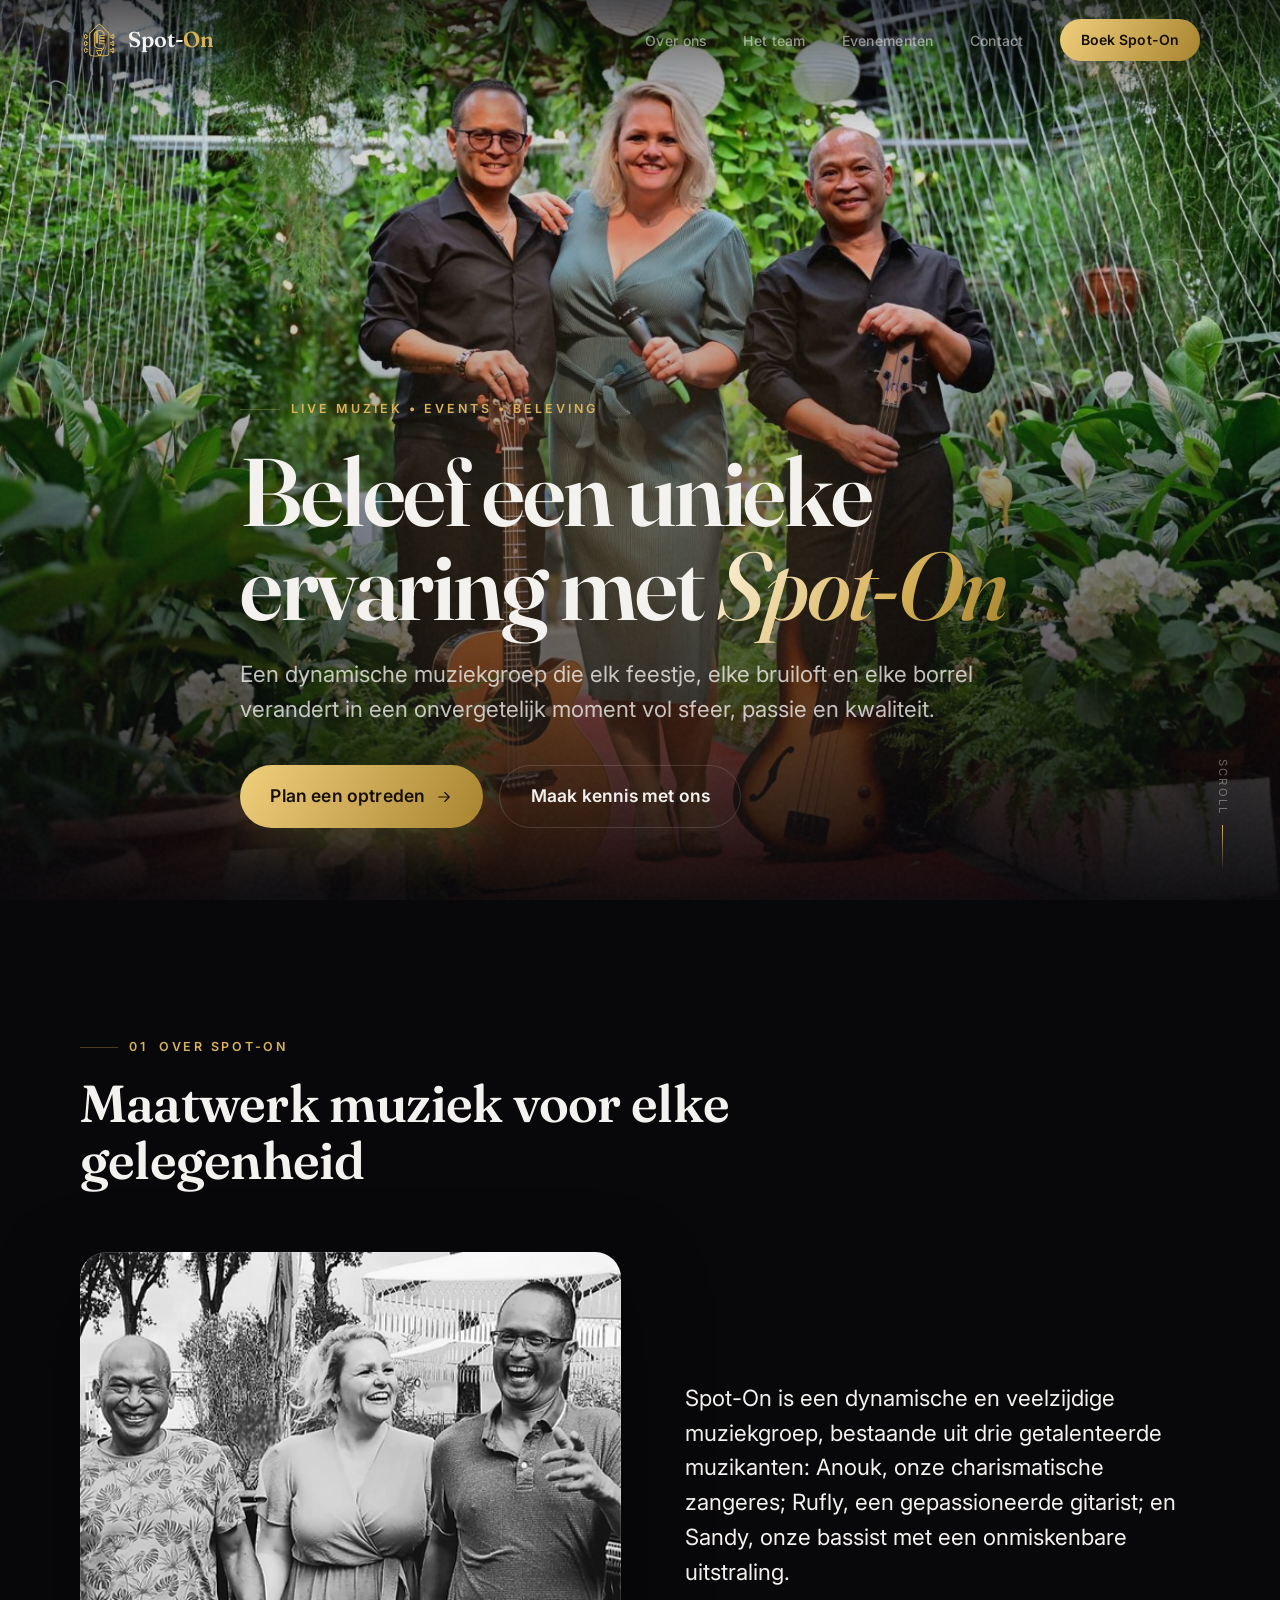
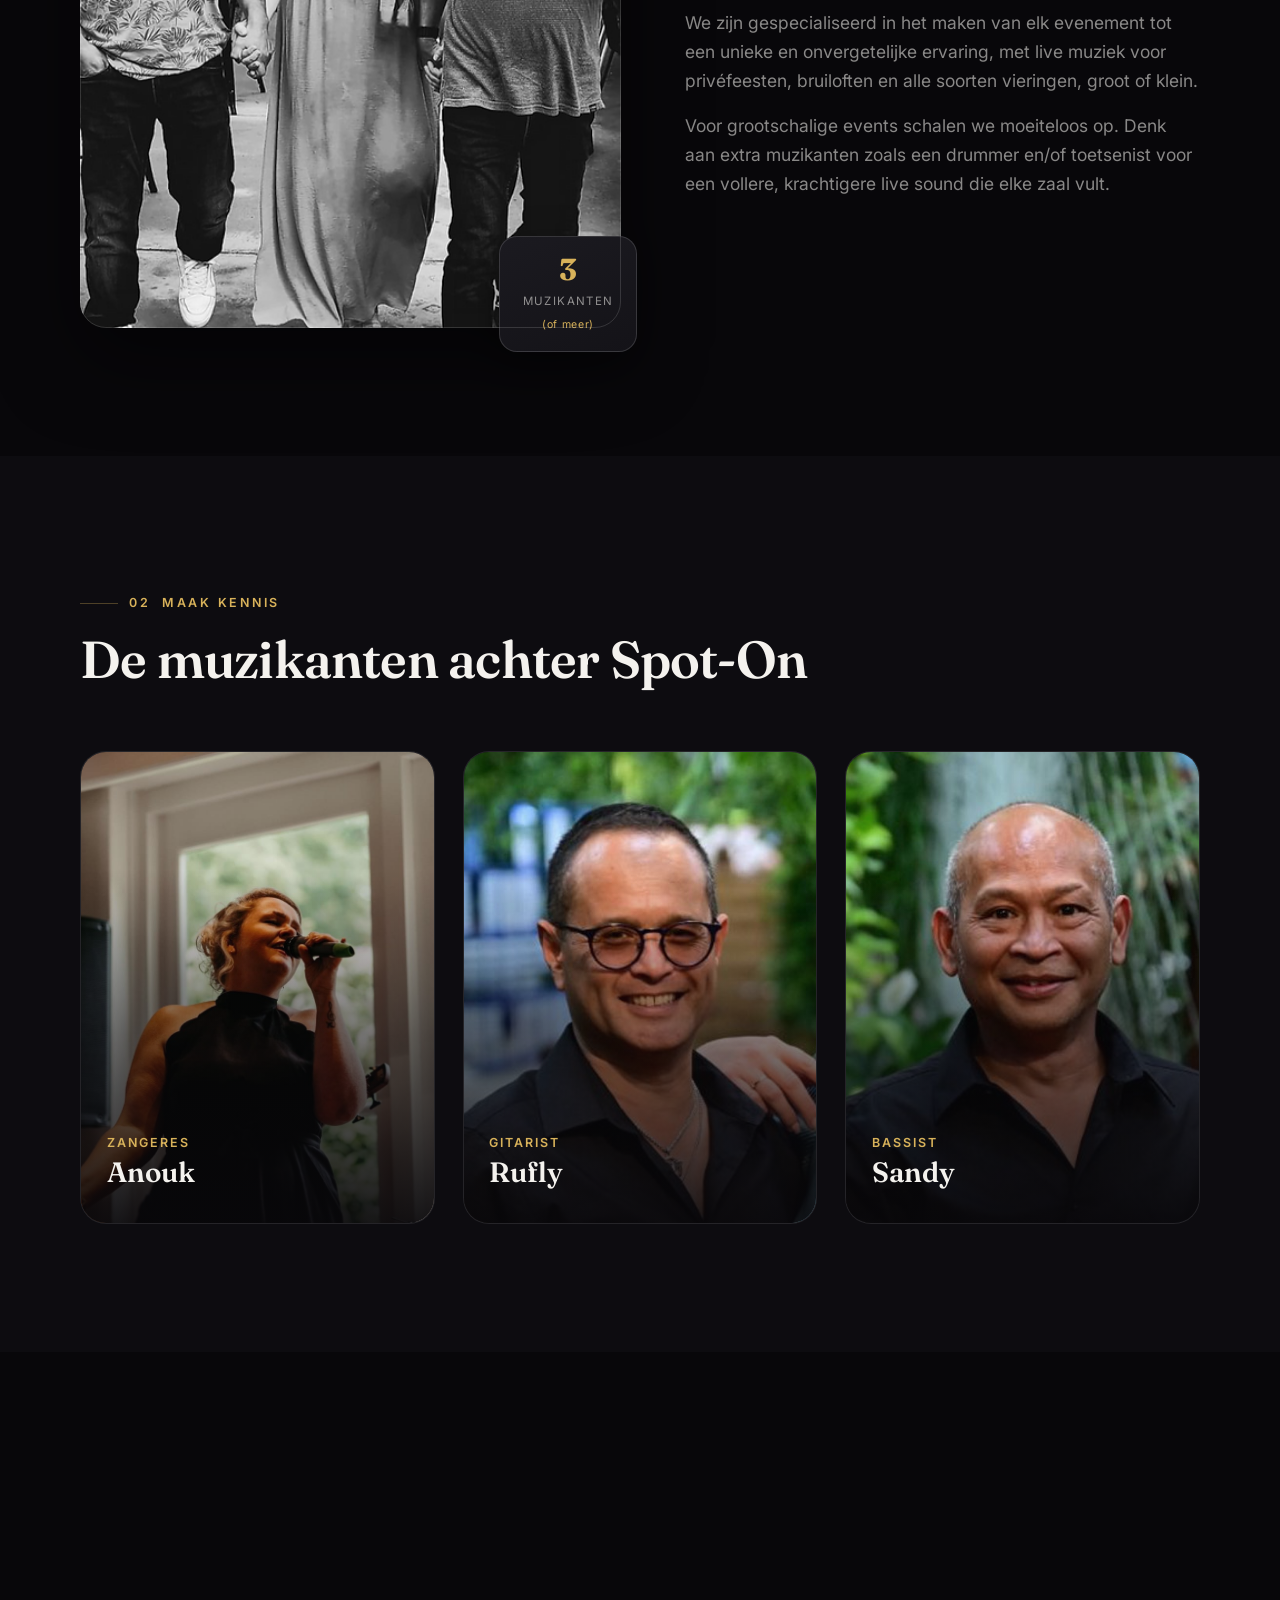
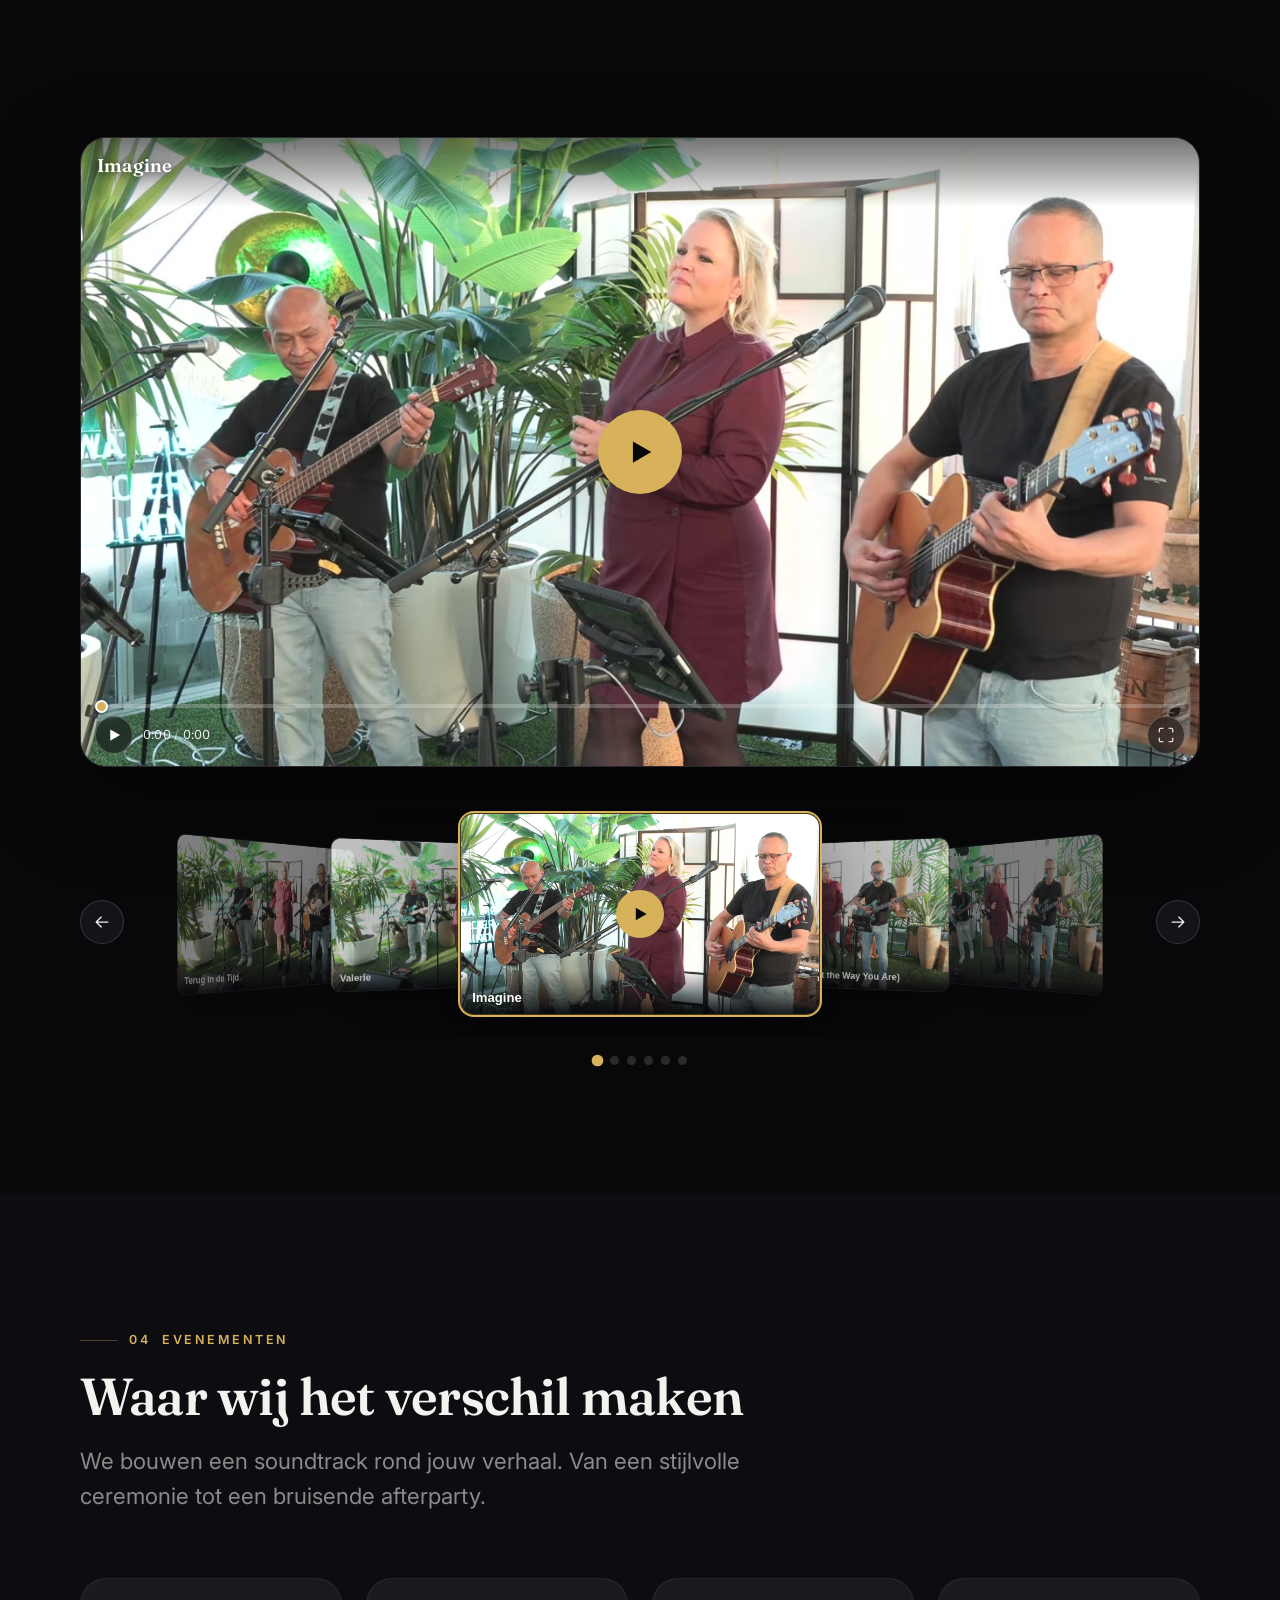
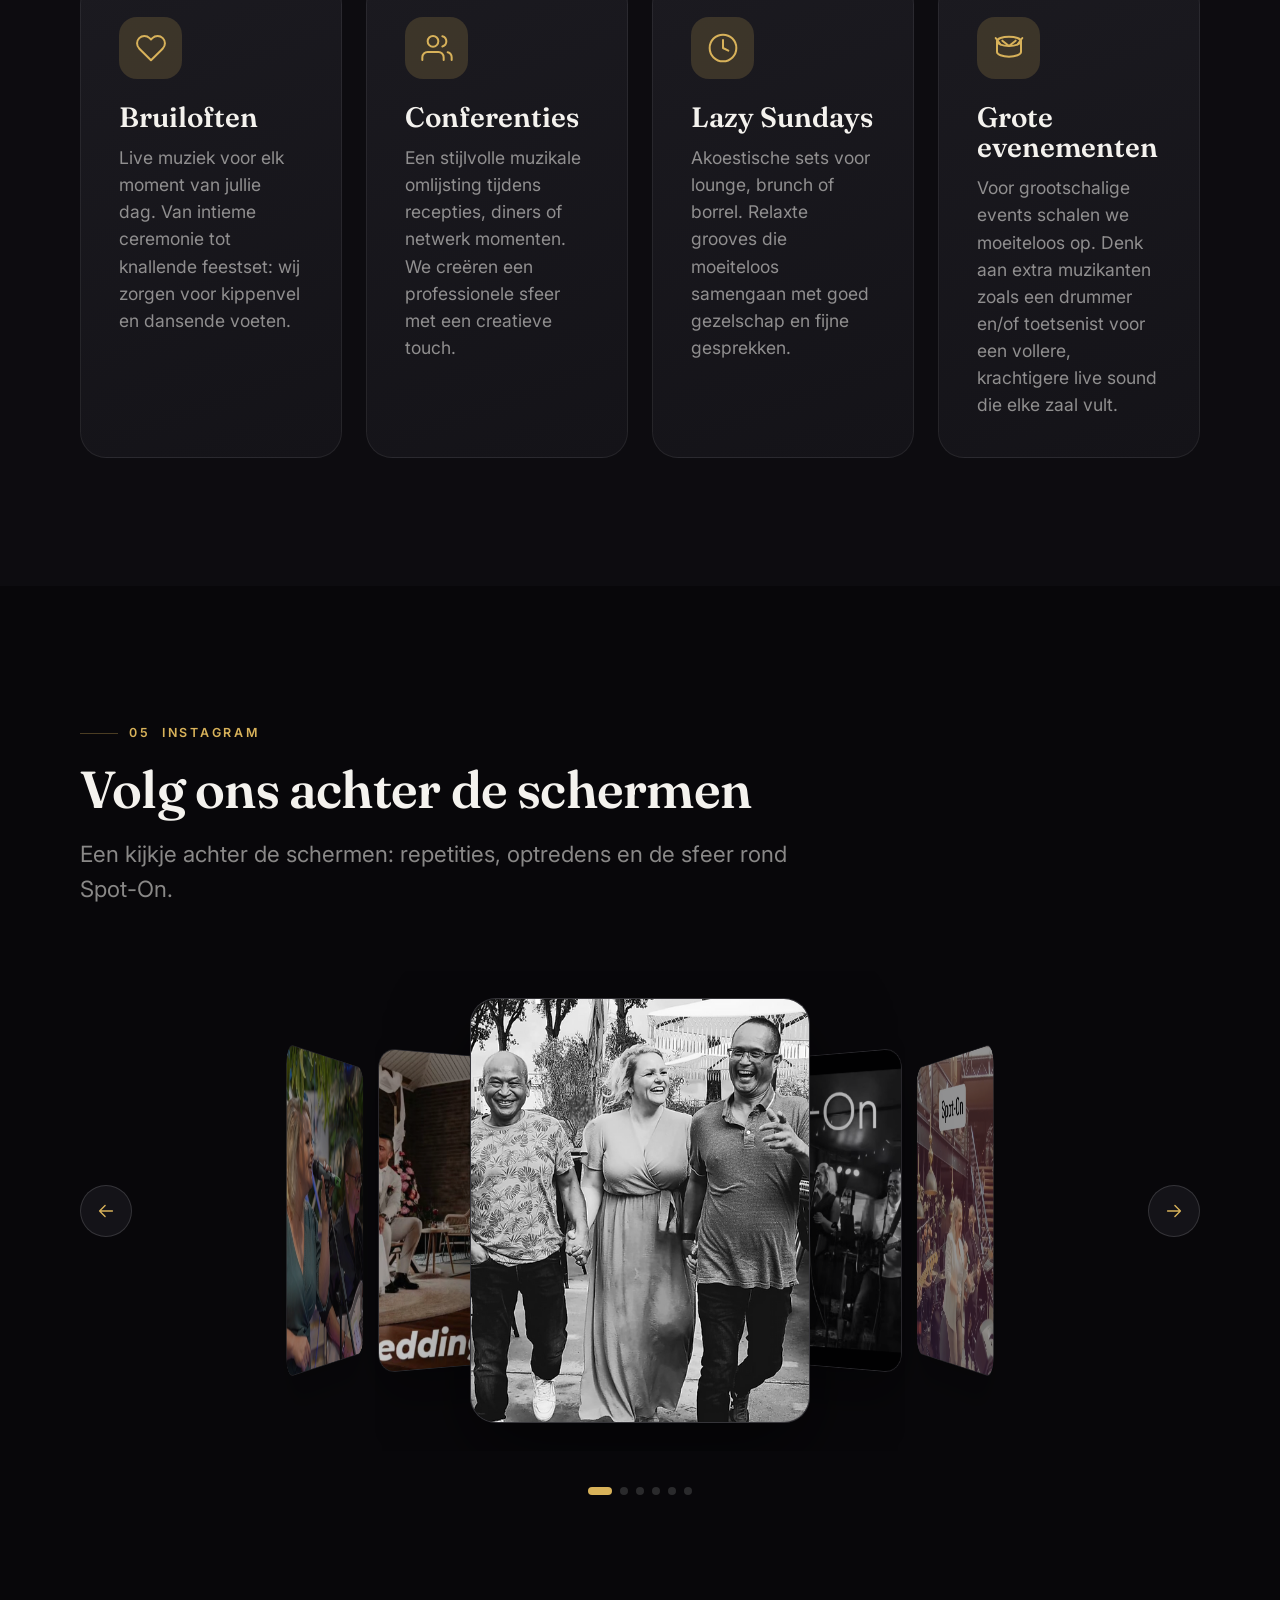
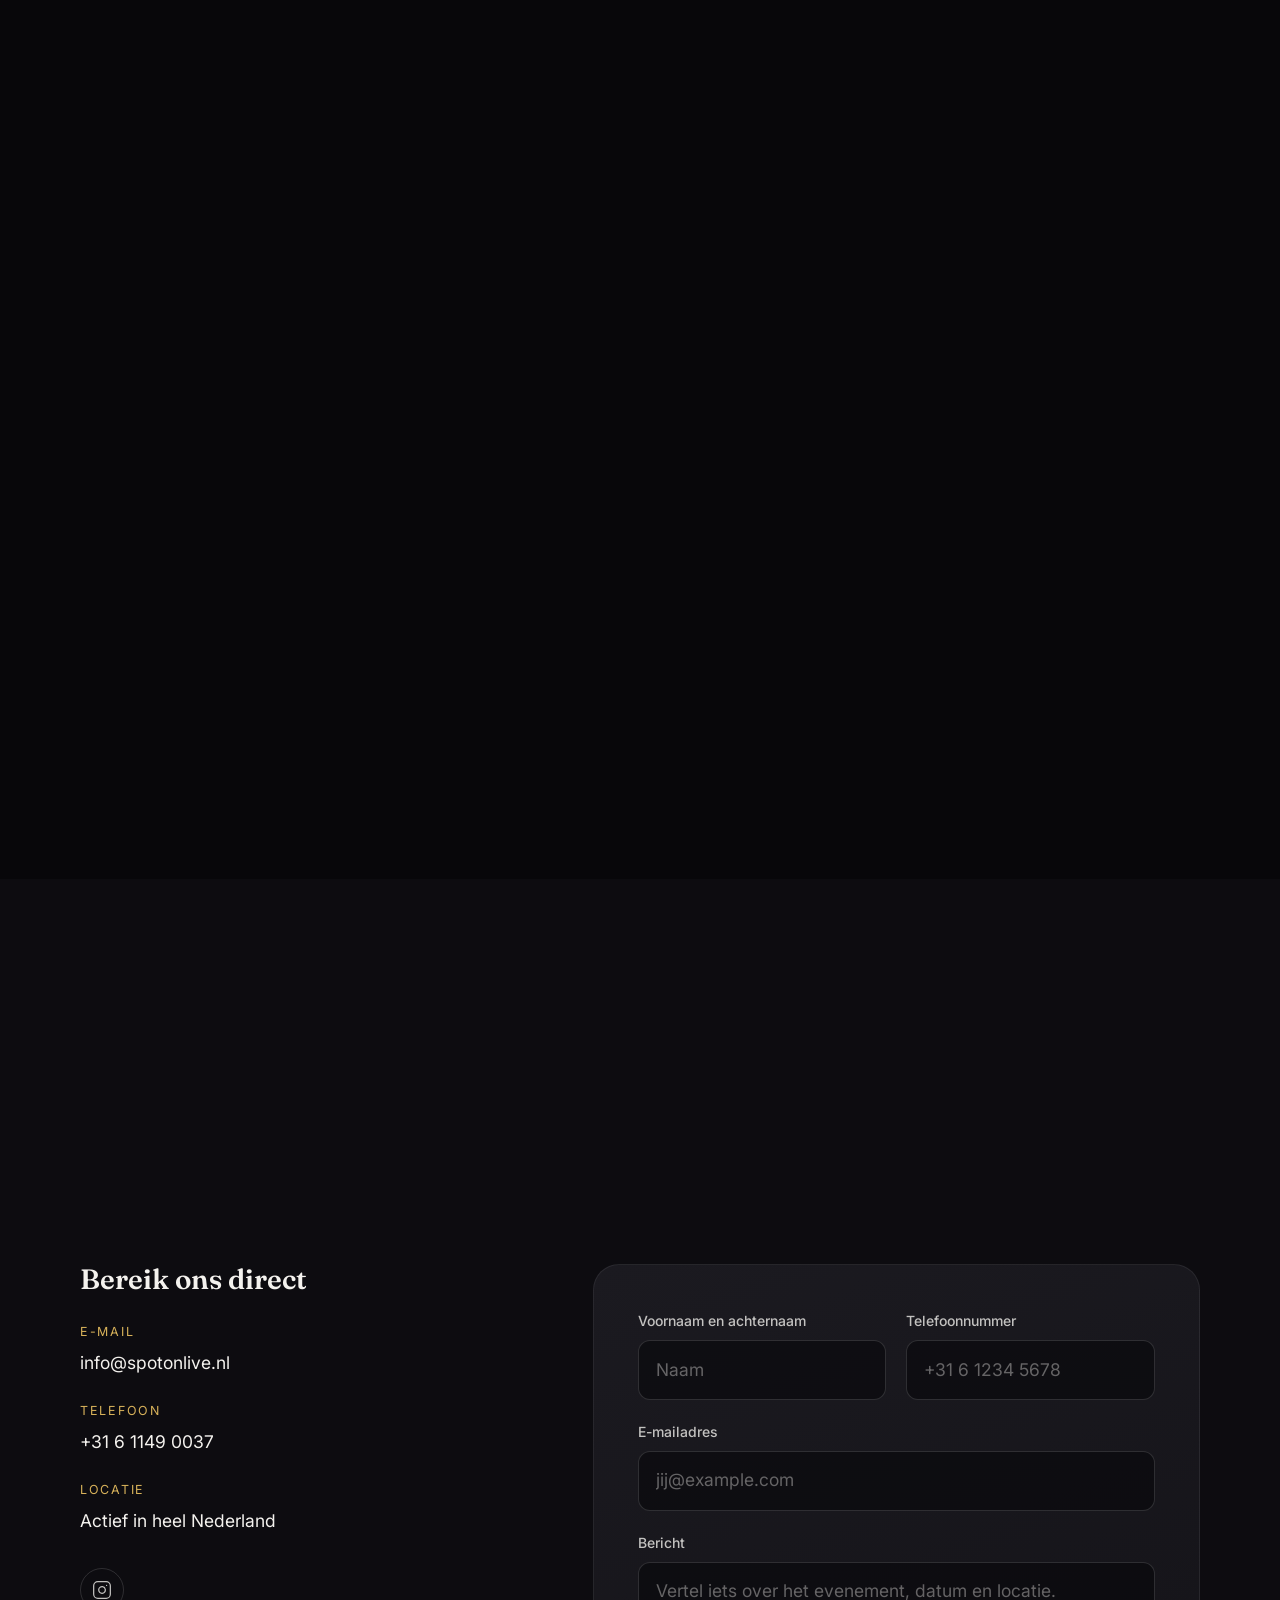
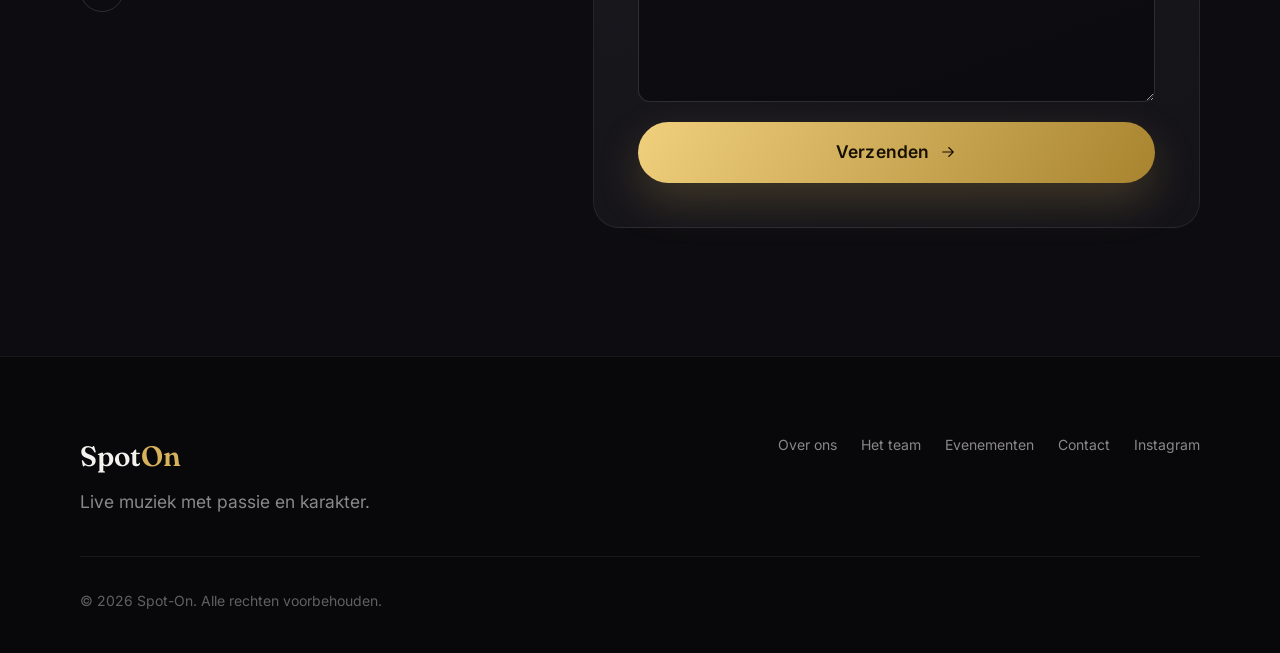
==== index.html @ 197a0dfb "Add Google Search Console verification" ====
<!doctype html>
<html lang="nl">
  <head>
    <meta charset="UTF-8" />
    <meta name="viewport" content="width=device-width, initial-scale=1.0" />

    <!-- Cloudflare Web Analytics -->
    <script defer src='https://static.cloudflareinsights.com/beacon.min.js' data-cf-beacon='{"token": "e318deee70fc44fb90172e04fa9b3d80"}'></script>
    <!-- End Cloudflare Web Analytics -->

    <!-- Google Search Console -->
    <meta name="google-site-verification" content="7mL4IRIDuhcDGESjPlmpNNrz-CRn6ynq3swl2uJ3XFs" />

    <!-- Primaire SEO -->
    <title>Spot-On | Live muziek voor bruiloften & evenementen in Nederland</title>
    <meta
      name="description"
      content="Spot-On is een veelzijdig live muziektrio voor bruiloften, bedrijfsfeesten en evenementen in heel Nederland. Boek een onvergetelijk optreden vol sfeer, passie en kwaliteit."
    />
    <meta
      name="keywords"
      content="live muziek, muziektrio, bruiloft muziek, evenement muziek, livemuziek Nederland, akoestisch trio, bedrijfsfeest muziek, boek band, Spot-On, spotonlive"
    />
    <meta name="author" content="Spot-On" />
    <meta name="robots" content="index, follow, max-image-preview:large" />
    <meta name="theme-color" content="#0a0a0a" />
    <link rel="canonical" href="https://spotonlive.nl/" />

    <!-- Favicon -->
    <link rel="icon" type="image/svg+xml" href="/favicon.svg?v=2" />
    <link rel="icon" type="image/png" sizes="any" href="/favicon.png?v=2" />
    <link rel="apple-touch-icon" href="/favicon.png?v=2" />

    <!-- Open Graph (Facebook, WhatsApp, LinkedIn) -->
    <meta property="og:type" content="website" />
    <meta property="og:site_name" content="Spot-On" />
    <meta property="og:locale" content="nl_NL" />
    <meta property="og:url" content="https://spotonlive.nl/" />
    <meta property="og:title" content="Spot-On | Live muziek voor bruiloften & evenementen" />
    <meta
      property="og:description"
      content="Een dynamisch live muziektrio dat elk feest, elke bruiloft en elk evenement verandert in een onvergetelijk moment vol sfeer, passie en kwaliteit."
    />
    <meta property="og:image" content="https://spotonlive.nl/img/hero.jpg" />
    <meta property="og:image:width" content="1200" />
    <meta property="og:image:height" content="630" />
    <meta property="og:image:alt" content="Spot-On live muziektrio op het podium" />

    <!-- Twitter Card -->
    <meta name="twitter:card" content="summary_large_image" />
    <meta name="twitter:title" content="Spot-On | Live muziek voor bruiloften & evenementen" />
    <meta
      name="twitter:description"
      content="Een dynamisch live muziektrio dat elk evenement onvergetelijk maakt met live muziek, maatwerk en een persoonlijk tintje."
    />
    <meta name="twitter:image" content="https://spotonlive.nl/img/hero.jpg" />

    <!-- Gestructureerde data (Schema.org) -->
    <script type="application/ld+json">
      {
        "@context": "https://schema.org",
        "@type": "MusicGroup",
        "name": "Spot-On",
        "url": "https://spotonlive.nl/",
        "description": "Spot-On is een dynamische en veelzijdige muziekgroep die elk evenement onvergetelijk maakt met live muziek voor bruiloften, bedrijfsfeesten en vieringen in heel Nederland.",
        "genre": ["Pop", "Akoestisch", "Live muziek"],
        "numberOfMembers": 3,
        "member": [
          { "@type": "Person", "name": "Anouk", "roleName": "Zangeres" },
          { "@type": "Person", "name": "Rufly", "roleName": "Gitarist" },
          { "@type": "Person", "name": "Sandy", "roleName": "Bassist" }
        ],
        "areaServed": { "@type": "Country", "name": "Nederland" },
        "email": "info@spotonlive.nl",
        "telephone": "+31611490037",
        "sameAs": ["https://www.instagram.com/spotontrio/"],
        "image": "https://spotonlive.nl/img/hero.jpg",
        "logo": "https://spotonlive.nl/logo_negro.png",
        "makesOffer": {
          "@type": "Offer",
          "name": "Live muziek voor evenementen",
          "description": "Live muziek voor bruiloften, conferenties, feesten en andere evenementen in Nederland."
        }
      }
    </script>

    <!-- Fonts -->
    <link rel="preconnect" href="https://fonts.googleapis.com" />
    <link rel="preconnect" href="https://fonts.gstatic.com" crossorigin />
    <link
      href="https://fonts.googleapis.com/css2?family=Fraunces:ital,opsz,wght@0,9..144,500;0,9..144,600;1,9..144,500&family=Inter:wght@300;400;500;600;700;800&display=swap"
      rel="stylesheet"
    />
    <script type="module" crossorigin src="/assets/index-DGlurBGW.js"></script>
    <link rel="stylesheet" crossorigin href="/assets/index-xMOShloP.css">
  </head>
  <body>
    <div id="root"></div>
  </body>
</html>
---- assets/index-xMOShloP.css ----
:root{--c-bg:#08070a;--c-bg-alt:#0d0c10;--c-surface:#141318;--c-surface-2:#1b1a20;--c-surface-3:#232128;--c-text:#f4f2ee;--c-text-soft:#f4f2eec7;--c-text-muted:#f4f2ee8c;--c-text-faint:#f4f2ee61;--c-accent:#d8b25a;--c-accent-bright:#f0cf7d;--c-accent-deep:#a8842f;--c-accent-glow:#d8b25a2e;--c-accent-line:#d8b25a52;--c-border:#ffffff12;--c-border-strong:#ffffff24;--grad-accent:linear-gradient(120deg, var(--c-accent-bright), var(--c-accent-deep));--grad-text:linear-gradient(120deg, #fff7e3 0%, var(--c-accent) 60%, var(--c-accent-deep) 100%);--grad-surface:linear-gradient(160deg, var(--c-surface-2), var(--c-surface));--font:"Inter", -apple-system, BlinkMacSystemFont, "Segoe UI", sans-serif;--font-display:"Fraunces", "Playfair Display", Georgia, serif;--fs-eyebrow:.78rem;--fs-small:.875rem;--fs-body:clamp(1rem, .96rem + .18vw, 1.0938rem);--fs-lead:clamp(1.15rem, 1.05rem + .5vw, 1.4rem);--fs-h3:clamp(1.35rem, 1.15rem + .9vw, 1.75rem);--fs-h2:clamp(2rem, 1.4rem + 2.6vw, 3.25rem);--fs-h1:clamp(2.85rem, 1.5rem + 6vw, 6rem);--fs-display:clamp(4rem, 2rem + 9vw, 9rem);--space-section:clamp(5rem, 10vw, 10rem);--gutter:clamp(1.25rem, 4vw, 2.5rem);--max-w:1200px;--max-w-narrow:760px;--radius-lg:26px;--radius:18px;--radius-sm:12px;--radius-pill:999px;--shadow:0 30px 80px #00000080;--shadow-sm:0 14px 40px #00000059;--shadow-accent:0 18px 44px #d8b25a38;--ease:cubic-bezier(.22, .61, .36, 1);--ease-out:cubic-bezier(.16, 1, .3, 1);--dur:.4s;--dur-fast:.22s}*,:before,:after{box-sizing:border-box}html{scroll-behavior:smooth;-webkit-text-size-adjust:100%;width:100%;overflow-x:hidden}@media (prefers-reduced-motion:reduce){html{scroll-behavior:auto}*,:before,:after{scroll-behavior:auto!important;transition-duration:.001ms!important;animation-duration:.001ms!important;animation-iteration-count:1!important}}body{background:var(--c-bg);color:var(--c-text);font-family:var(--font);font-size:var(--fs-body);-webkit-font-smoothing:antialiased;-moz-osx-font-smoothing:grayscale;text-rendering:optimizelegibility;margin:0;line-height:1.65;overflow-x:hidden}body:before{content:"";z-index:1;pointer-events:none;opacity:.035;background-image:url("data:image/svg+xml,%3Csvg viewBox='0 0 240 240' xmlns='http://www.w3.org/2000/svg'%3E%3Cfilter id='n'%3E%3CfeTurbulence type='fractalNoise' baseFrequency='0.85' numOctaves='3' stitchTiles='stitch'/%3E%3C/filter%3E%3Crect width='100%25' height='100%25' filter='url(%23n)'/%3E%3C/svg%3E");position:fixed;inset:0}img{max-width:100%;display:block}a{color:inherit;text-decoration:none}h1,h2,h3,h4{margin:0;font-weight:600;line-height:1.08}p{margin:0}:focus-visible{outline:2px solid var(--c-accent);outline-offset:3px;border-radius:4px}::selection{background:var(--c-accent);color:#1a1400}.container{width:100%;max-width:var(--max-w);padding-inline:var(--gutter);z-index:2;margin-inline:auto;position:relative}.section{padding-block:var(--space-section);position:relative}.section--alt{background:var(--c-bg-alt)}.section-head{max-width:var(--max-w-narrow);margin-bottom:clamp(2.5rem,5vw,4.5rem)}.section-head__index{font-size:var(--fs-eyebrow);letter-spacing:.22em;text-transform:uppercase;color:var(--c-accent);align-items:center;gap:.7rem;margin-bottom:1.1rem;font-weight:600;display:inline-flex}.section-head__index:before{content:"";background:var(--c-accent-line);width:38px;height:1px}.section-head__title{font-family:var(--font-display);font-size:var(--fs-h2);letter-spacing:-.015em;font-weight:600}.section-head__desc{color:var(--c-text-muted);font-size:var(--fs-lead);max-width:58ch;margin-top:1.25rem;line-height:1.55}.text-accent{color:var(--c-accent)}.text-gradient{background:var(--grad-text);color:#0000;-webkit-background-clip:text;background-clip:text}.btn{--btn-pad-x:1.9rem;padding:1rem var(--btn-pad-x);font:inherit;letter-spacing:.01em;border-radius:var(--radius-pill);cursor:pointer;isolation:isolate;transition:transform var(--dur) var(--ease), box-shadow var(--dur) var(--ease), color var(--dur) var(--ease), border-color var(--dur) var(--ease);border:0;justify-content:center;align-items:center;gap:.6rem;font-weight:600;display:inline-flex;position:relative}.btn--primary{background:var(--grad-accent);color:#160f00;box-shadow:var(--shadow-accent)}.btn--primary:hover{transform:translateY(-3px);box-shadow:0 22px 50px #d8b25a57}.btn--ghost{color:var(--c-text);border:1px solid var(--c-border-strong);background:0 0}.btn--ghost:hover{border-color:var(--c-accent);color:var(--c-accent);transform:translateY(-3px)}.btn--full{width:100%}.btn__arrow{transition:transform var(--dur) var(--ease)}.btn:hover .btn__arrow{transform:translate(4px)}.header{z-index:100;transition:background var(--dur) var(--ease), border-color var(--dur) var(--ease), backdrop-filter var(--dur) var(--ease);border-bottom:1px solid #0000;position:fixed;inset:0 0 auto}.header:before{content:"";pointer-events:none;opacity:1;height:160%;transition:opacity var(--dur) var(--ease);background:linear-gradient(#08070aa6,#0000);position:absolute;inset:0 0 auto}.header.is-scrolled:before{opacity:0}.header.is-scrolled{-webkit-backdrop-filter:blur(16px)saturate(140%);backdrop-filter:blur(16px)saturate(140%);border-bottom-color:var(--c-border);background:#08070ab3}.nav{z-index:1;justify-content:space-between;align-items:center;min-height:80px;display:flex;position:relative}.header.is-scrolled .nav{min-height:66px}.nav__brand{font-family:var(--font-display);letter-spacing:-.01em;align-items:center;gap:.65rem;font-size:1.35rem;font-weight:600;display:inline-flex}.nav__logo{background-color:var(--c-accent);width:38px;height:38px;transition:background-color var(--dur) var(--ease), transform var(--dur) var(--ease);-webkit-mask:url(/logo_negro.png) 50%/contain no-repeat;mask:url(/logo_negro.png) 50%/contain no-repeat}.nav__brand:hover .nav__logo{background-color:var(--c-accent-bright);transform:rotate(-4deg)scale(1.05)}.nav__wordmark em{color:var(--c-accent);font-style:normal}.nav__menu{align-items:center;gap:2.25rem;margin:0;padding:0;list-style:none;display:flex}.nav__link{font-size:var(--fs-small);letter-spacing:.02em;color:var(--c-text-muted);transition:color var(--dur) var(--ease);font-weight:500;position:relative}.nav__link:after{content:"";background:var(--c-accent);transform-origin:100%;width:100%;height:1.5px;transition:transform var(--dur) var(--ease);position:absolute;bottom:-6px;left:0;transform:scaleX(0)}.nav__link:hover{color:var(--c-text)}.nav__link:hover:after{transform-origin:0;transform:scaleX(1)}.nav__cta{font-size:var(--fs-small);padding:.6rem 1.3rem}.nav__toggle{cursor:pointer;background:0 0;border:0;width:46px;height:46px;display:none;position:relative}.nav__hamburger,.nav__hamburger:before,.nav__hamburger:after{content:"";background:var(--c-text);width:24px;height:2px;transition:transform var(--dur) var(--ease), opacity var(--dur-fast) var(--ease);border-radius:2px;position:absolute;left:11px}.nav__hamburger{top:22px}.nav__hamburger:before{top:-7px}.nav__hamburger:after{top:7px}.nav__toggle[aria-expanded=true] .nav__hamburger{background:0 0}.nav__toggle[aria-expanded=true] .nav__hamburger:before{top:0;transform:rotate(45deg)}.nav__toggle[aria-expanded=true] .nav__hamburger:after{top:0;transform:rotate(-45deg)}@media (width<=820px){.nav__toggle{display:block}.nav__menu{width:min(320px,84vw);padding:2rem var(--gutter);-webkit-backdrop-filter:blur(20px);backdrop-filter:blur(20px);border-left:1px solid var(--c-border);transition:transform var(--dur) var(--ease-out);background:#0d0c10f7;flex-direction:column;justify-content:center;align-items:flex-start;gap:.5rem;position:fixed;inset:0 0 0 auto;transform:translate(100%)}.nav__menu.is-open{transform:translate(0)}.nav__menu li{width:100%}.nav__link{padding:.85rem 0;font-size:1.15rem;display:block}.nav__cta{margin-top:1rem}}.hero{align-items:flex-end;min-height:100svh;padding-bottom:clamp(3rem,8vh,7rem);display:flex;position:relative;overflow:hidden}.hero__bg{will-change:transform;position:absolute;inset:-8% 0 0}.hero__bg:after{content:"";background-image:linear-gradient(#08070a1f 0%,#08070a2e 38%,#08070ab8 82%,#08070af5 100%),url(/img/hero.jpg);background-position:50% 22%;background-size:cover;position:absolute;inset:0}.hero__glow{background:radial-gradient(circle, var(--c-accent-glow), transparent 62%);pointer-events:none;width:70vw;max-width:900px;height:70vw;max-height:900px;position:absolute;top:10%;left:50%;transform:translate(-50%)}.hero__content{max-width:880px;position:relative}.hero__eyebrow{font-size:var(--fs-eyebrow);letter-spacing:.24em;text-transform:uppercase;color:var(--c-accent);align-items:center;gap:.7rem;margin-bottom:1.5rem;font-weight:600;display:inline-flex}.hero__eyebrow:before{content:"";background:var(--c-accent-line);width:40px;height:1px}.hero__title{font-family:var(--font-display);font-size:var(--fs-h1);letter-spacing:-.025em;margin-bottom:1.6rem;font-weight:600;line-height:.98}.hero__title em{font-style:italic;font-weight:500}.hero__subtitle{font-size:var(--fs-lead);color:var(--c-text-soft);max-width:56ch;margin-bottom:2.4rem;line-height:1.55}.hero__actions{flex-wrap:wrap;gap:1rem;display:flex}.hero__scroll{letter-spacing:.2em;text-transform:uppercase;color:var(--c-text-faint);z-index:2;flex-direction:column;align-items:center;gap:.6rem;font-size:.7rem;display:flex;position:absolute;bottom:1.8rem;left:auto;right:clamp(1rem,4vw,3rem);transform:none}.hero__scroll span:first-child{writing-mode:vertical-rl}@media (width<=720px){.hero__scroll{display:none}}.hero__scroll-line{background:linear-gradient(to bottom, var(--c-accent), transparent);width:1px;height:46px}.about{grid-template-columns:1fr;align-items:center;gap:clamp(2rem,5vw,4.5rem);display:grid}@media (width>=880px){.about{grid-template-columns:1.05fr 1fr}}.about__media{position:relative}.about__media img{border-radius:var(--radius-lg);width:100%;box-shadow:var(--shadow);aspect-ratio:4/5;object-fit:cover;object-position:center top}.about__media:after{content:"";border-radius:var(--radius-lg);border:1px solid var(--c-border-strong);pointer-events:none;position:absolute;inset:0}.about__badge{background:var(--grad-surface);border:1px solid var(--c-border-strong);border-radius:var(--radius);box-shadow:var(--shadow-sm);text-align:center;padding:1.1rem 1.4rem;position:absolute;bottom:-1.5rem;right:-1rem}.about__badge strong{font-family:var(--font-display);color:var(--c-accent);font-size:1.9rem;line-height:1;display:block}.about__badge span{letter-spacing:.12em;text-transform:uppercase;color:var(--c-text-muted);font-size:.72rem}.about__badge small{letter-spacing:.06em;color:var(--c-accent);margin-top:.15rem;font-size:.66rem;display:block}.about__lead{font-size:var(--fs-lead);color:var(--c-text);margin-bottom:1.25rem;line-height:1.55}.about__text p+p{margin-top:1rem}.about__text p:not(.about__lead){color:var(--c-text-muted)}.team__grid{grid-template-columns:1fr;gap:clamp(1.25rem,2.5vw,1.75rem);display:grid}@media (width>=720px){.team__grid{grid-template-columns:repeat(3,1fr)}}.card{border-radius:var(--radius-lg);border:1px solid var(--c-border);background:var(--c-surface);transition:transform .5s var(--ease), border-color var(--dur) var(--ease), box-shadow var(--dur) var(--ease), opacity var(--dur) var(--ease);position:relative;overflow:hidden}@media (width>=720px){.team__grid:hover .card{opacity:.55;transform:scale(.94)}}.card:hover{opacity:1;z-index:3;border-color:var(--c-accent-line);box-shadow:var(--shadow);transform:translateY(-10px)scale(1.07)}.card__img-wrap{aspect-ratio:3/4;overflow:hidden}.card__img{object-fit:cover;filter:saturate(.92);width:100%;height:100%;transition:transform .8s var(--ease), filter var(--dur) var(--ease)}.card:hover .card__img{filter:saturate(1.08);transform:scale(1.18)}.card__overlay{background:linear-gradient(#0000 25%,#08070a80 60%,#08070aeb 100%);flex-direction:column;justify-content:flex-end;padding:1.6rem;display:flex;position:absolute;inset:0}.card__role{font-size:var(--fs-eyebrow);letter-spacing:.16em;text-transform:uppercase;color:var(--c-accent);font-weight:600}.card__name{font-family:var(--font-display);font-size:var(--fs-h3);margin:.25rem 0 .6rem}.card__bio{color:var(--c-text-soft);font-size:var(--fs-small);opacity:0;max-height:0;transition:max-height .5s var(--ease), opacity var(--dur) var(--ease), margin var(--dur) var(--ease);line-height:1.5;overflow:hidden}.card:hover .card__bio,.card:focus-within .card__bio{opacity:1;max-height:12rem}.video__wrapper{aspect-ratio:16/9;border-radius:var(--radius-lg);box-shadow:var(--shadow);border:1px solid var(--c-border-strong);position:relative;overflow:hidden}.video__player{background:#000;position:absolute;inset:0}.video__player:fullscreen{border-radius:0;width:100vw;height:100vh}.video__embed{position:absolute;inset:0}.video__el{object-fit:cover;background:#000;border:0;width:100%;height:100%;position:absolute;inset:0}.video__surface{cursor:pointer;z-index:2;background:0 0;border:0;place-items:center;display:grid;position:absolute;inset:0}.video__play{width:84px;height:84px;color:var(--c-bg);background:var(--grad-gold,var(--c-accent));box-shadow:var(--shadow);transition:transform var(--dur) var(--ease);border-radius:50%;place-items:center;display:grid}.video__surface:hover .video__play{transform:scale(1.08)}.video__controls{z-index:3;opacity:0;transition:opacity var(--dur) var(--ease), transform var(--dur) var(--ease);gap:.5rem;display:flex;position:absolute;bottom:.9rem;right:.9rem;transform:translateY(6px)}.video__player:hover .video__controls,.video__player:focus-within .video__controls{opacity:1;transform:translateY(0)}.video__topbar{z-index:3;pointer-events:none;background:linear-gradient(#0000008c,#00000047 55%,#0000);align-items:flex-start;min-height:64px;padding:.85rem 1rem 1.6rem;display:flex;position:absolute;inset:0 0 auto}.video__song{font-family:var(--font-display,inherit);letter-spacing:.01em;color:#fff;text-shadow:0 1px 10px #000000bf;font-size:clamp(.95rem,1.6vw,1.15rem);font-weight:600}.video__bar{z-index:4;flex-direction:column;gap:.5rem;padding:.85rem .9rem .7rem;display:flex;position:absolute;inset:auto 0 0}@media (hover:none){.video__bar{opacity:1;transform:translateY(0)}}.video__progress{background:#ffffff38;border-radius:999px;height:4px;position:relative}.video__progress-fill{background:var(--c-accent);pointer-events:none;border-radius:999px;position:absolute;inset:0 auto 0 0}.video__seek{cursor:pointer;appearance:none;background:0 0;width:100%;height:18px;margin:0;position:absolute;inset:-7px 0}.video__seek::-webkit-slider-thumb{appearance:none;background:var(--c-accent);border:2px solid #fff;border-radius:50%;width:13px;height:13px;box-shadow:0 1px 4px #0006}.video__seek::-moz-range-thumb{background:var(--c-accent);border:2px solid #fff;border-radius:50%;width:13px;height:13px}.video__seek:disabled{cursor:default}.video__bar-row{align-items:center;gap:.6rem;display:flex}.video__bar-spacer{flex:1}.video__time{font-variant-numeric:tabular-nums;color:#ffffffeb;letter-spacing:.02em;text-shadow:0 1px 6px #000000b3;font-size:.78rem}.video__time-sep{opacity:.5}.video__btn{-webkit-backdrop-filter:blur(8px);backdrop-filter:blur(8px);color:#fff;cursor:pointer;width:38px;height:38px;transition:background var(--dur) var(--ease), color var(--dur) var(--ease);background:#0a0a0a8c;border:1px solid #ffffff40;border-radius:50%;place-items:center;display:grid}.video__btn:hover{background:var(--c-accent);color:var(--c-bg)}.video__btn:disabled{opacity:.5;cursor:default}@media (width<=600px){.video__topbar{min-height:54px;padding:.55rem .7rem 1.3rem}.video__song{font-size:.85rem}.video__bar{gap:.35rem;padding:.5rem .6rem}.video__bar-row{gap:.45rem}.video__btn{width:32px;height:32px}.video__time{font-size:.7rem}.video__play{width:64px;height:64px}}@media (width<=420px){.video__topbar{min-height:50px;padding:.5rem .6rem 1.2rem}.video__song{font-size:.78rem}.video__bar{padding:.45rem .5rem}.video__btn{width:29px;height:29px}}.vcarousel{justify-content:center;align-items:center;gap:.5rem;margin-top:clamp(1.5rem,4vw,2.5rem);display:flex;position:relative}.vcarousel__stage{perspective:1100px;max-width:100%;height:clamp(150px,30vw,230px);transform-style:preserve-3d;flex:1;position:relative;overflow:hidden}.vcarousel__item{aspect-ratio:16/9;width:clamp(220px,40vw,360px);transform-style:preserve-3d;transition:transform .55s var(--ease), opacity .55s var(--ease);margin-top:calc(clamp(150px,30vw,230px)/-2 + 6px);margin-left:clamp(-180px,-20vw,-110px);position:absolute;top:50%;left:50%}.vcarousel__card{border:1px solid var(--c-border-strong);border-radius:var(--radius-md,14px);cursor:pointer;width:100%;height:100%;box-shadow:var(--shadow);background:#000;padding:0;display:block;position:relative;overflow:hidden}.vcarousel__card img{object-fit:cover;width:100%;height:100%;display:block}.vcarousel__card.is-active{border-color:var(--c-accent-line,var(--c-accent));box-shadow:0 0 0 2px var(--c-accent), var(--shadow)}.vcarousel__overlay{width:48px;height:48px;color:var(--c-bg);background:var(--grad-gold,var(--c-accent));opacity:0;transition:opacity var(--dur) var(--ease), transform var(--dur) var(--ease);border-radius:50%;place-items:center;display:grid;position:absolute;top:50%;left:50%;transform:translate(-50%,-50%)scale(.9)}.vcarousel__card:hover .vcarousel__overlay,.vcarousel__card.is-active .vcarousel__overlay{opacity:1;transform:translate(-50%,-50%)scale(1)}.vcarousel__title{color:#fff;text-align:left;background:linear-gradient(#05050800 0%,#050508e6 100%);padding:1.2rem .7rem .55rem;font-size:.82rem;font-weight:600;line-height:1.2;position:absolute;inset:auto 0 0}.vcarousel__nav{border:1px solid var(--c-border-strong);background:var(--c-surface);width:44px;height:44px;color:var(--c-text);cursor:pointer;z-index:5;transition:background var(--dur) var(--ease), color var(--dur) var(--ease);border-radius:50%;flex:none;place-items:center;display:grid}.vcarousel__nav:hover{background:var(--c-accent);color:var(--c-bg)}.vcarousel__nav--prev svg{transform:rotate(180deg)}.vcarousel__dots{justify-content:center;gap:.5rem;margin-top:1.2rem;display:flex}.vcarousel__dot{background:var(--c-border-strong);cursor:pointer;width:9px;height:9px;transition:background var(--dur) var(--ease), transform var(--dur) var(--ease);border:0;border-radius:50%;padding:0}.vcarousel__dot.is-active{background:var(--c-accent);transform:scale(1.3)}@media (width<=600px){.vcarousel__nav{width:38px;height:38px}}.events__grid{grid-template-columns:1fr;gap:clamp(1rem,2vw,1.5rem);display:grid}@media (width>=560px){.events__grid{grid-template-columns:repeat(2,1fr)}}@media (width>=980px){.events__grid{grid-template-columns:repeat(4,1fr)}}.event-card{background:var(--grad-surface);border:1px solid var(--c-border);border-radius:var(--radius-lg);transition:transform .5s var(--ease), border-color var(--dur) var(--ease), box-shadow var(--dur) var(--ease), opacity var(--dur) var(--ease);padding:clamp(1.75rem,3vw,2.5rem);position:relative;overflow:hidden}.event-card:before{content:"";background:var(--grad-accent);transform-origin:0;height:2px;transition:transform var(--dur) var(--ease);position:absolute;inset:0 0 auto;transform:scaleX(0)}@media (width>=720px){.events__grid:hover .event-card{opacity:.55;transform:scale(.94)}}.event-card:hover{opacity:1;z-index:3;border-color:var(--c-accent-line);box-shadow:var(--shadow);transform:translateY(-8px)scale(1.07)}.event-card:hover:before{transform:scaleX(1)}.event-card:hover .event-card__icon{background:var(--c-accent);color:var(--c-bg);transform:scale(1.12)rotate(-4deg)}.event-card__icon{border-radius:var(--radius);background:var(--c-accent-glow);color:var(--c-accent);transition:transform var(--dur) var(--ease), background var(--dur) var(--ease), color var(--dur) var(--ease);margin-bottom:1.4rem;padding:.95rem;display:inline-flex}.event-card__title{font-family:var(--font-display);font-size:var(--fs-h3);margin-bottom:.75rem}.event-card p{color:var(--c-text-muted);line-height:1.55}.coverflow{justify-content:center;align-items:center;gap:clamp(.5rem,2vw,1.5rem);display:flex}.coverflow__stage{perspective:1500px;width:100%;max-width:100%;height:clamp(320px,48vw,480px);transform-style:preserve-3d;flex:auto;justify-content:center;align-items:center;display:flex;position:relative;overflow:hidden}.coverflow__item{aspect-ratio:4/5;width:clamp(220px,30vw,340px);transform-style:preserve-3d;transition:transform .6s var(--ease), opacity .6s var(--ease);will-change:transform, opacity;position:absolute}.coverflow__card{border:1px solid var(--c-border-strong);border-radius:var(--radius-lg);background:var(--c-surface);width:100%;height:100%;box-shadow:var(--shadow);cursor:pointer;padding:0;display:block;position:relative;overflow:hidden}.coverflow__item img{object-fit:cover;object-position:center top;filter:saturate(.95);width:100%;height:100%}.coverflow__open{color:#fff;font-size:var(--fs-small);opacity:0;transition:opacity var(--dur) var(--ease);background:linear-gradient(#0000,#08070aeb);justify-content:center;align-items:center;gap:.5rem;padding:1.1rem 1rem 1.2rem;font-weight:500;display:flex;position:absolute;inset:auto 0 0}.coverflow__card:hover .coverflow__open,.coverflow__card:focus-visible .coverflow__open{opacity:1}.coverflow__nav{border-radius:var(--radius-pill);border:1px solid var(--c-border-strong);background:var(--c-surface);width:52px;height:52px;color:var(--c-accent);cursor:pointer;z-index:10;transition:background var(--dur) var(--ease), color var(--dur) var(--ease), border-color var(--dur) var(--ease), transform var(--dur) var(--ease);flex:none;justify-content:center;align-items:center;display:inline-flex}.coverflow__nav:hover{background:var(--c-accent);color:var(--c-bg);border-color:var(--c-accent)}.coverflow__nav--prev{transform:scaleX(-1)}.coverflow__nav--prev:hover{transform:scaleX(-1)scale(1.06)}.coverflow__nav--next:hover{transform:scale(1.06)}.coverflow__dots{justify-content:center;gap:.5rem;margin-top:clamp(1.5rem,3vw,2.25rem);display:flex}.coverflow__dot{border-radius:var(--radius-pill);background:var(--c-border-strong);cursor:pointer;width:8px;height:8px;transition:background var(--dur) var(--ease), width var(--dur) var(--ease);border:0;padding:0}.coverflow__dot.is-active{background:var(--c-accent);width:24px}.insta__cta{text-align:center;margin-top:clamp(2rem,4vw,3rem)}.cta__banner{text-align:center;border-radius:var(--radius-lg);background:var(--grad-surface);border:1px solid var(--c-border-strong);padding:clamp(3rem,8vw,6rem) clamp(1.5rem,5vw,4rem);position:relative;overflow:hidden}.cta__banner:before{content:"";background:radial-gradient(circle, var(--c-accent-glow), transparent 60%);pointer-events:none;width:120%;height:120%;position:absolute;top:-40%;left:50%;transform:translate(-50%)}.cta__inner{max-width:640px;margin-inline:auto;position:relative}.cta__title{font-family:var(--font-display);font-size:var(--fs-h2);margin-bottom:1.1rem}.cta__text{color:var(--c-text-muted);font-size:var(--fs-lead);margin-bottom:2.2rem;line-height:1.55}.contact{grid-template-columns:1fr;gap:clamp(2rem,5vw,4rem);display:grid}@media (width>=880px){.contact{grid-template-columns:.85fr 1.15fr}}.contact__heading{font-family:var(--font-display);font-size:var(--fs-h3);margin-bottom:1.75rem}.contact__list{gap:1.5rem;margin:0 0 2rem;padding:0;list-style:none;display:grid}.contact__label{font-size:var(--fs-eyebrow);letter-spacing:.14em;text-transform:uppercase;color:var(--c-accent);margin-bottom:.35rem;display:block}.contact__list a:hover{color:var(--c-accent)}.contact__socials{gap:.75rem;display:flex}.contact__social{border-radius:var(--radius-pill);border:1px solid var(--c-border-strong);width:44px;height:44px;color:var(--c-text-soft);transition:color var(--dur) var(--ease), border-color var(--dur) var(--ease), transform var(--dur) var(--ease);justify-content:center;align-items:center;display:inline-flex}.contact__social:hover{color:var(--c-accent);border-color:var(--c-accent);transform:translateY(-3px)}.contact__form{background:var(--grad-surface);border:1px solid var(--c-border);border-radius:var(--radius-lg);gap:1.25rem;padding:clamp(1.75rem,4vw,2.75rem);display:grid}.form__row{gap:1.25rem;display:grid}@media (width>=560px){.form__row{grid-template-columns:1fr 1fr}}.form__group{gap:.5rem;display:grid}.form__group label{font-size:var(--fs-small);color:var(--c-text-soft);font-weight:500}.form__group input,.form__group textarea{width:100%;font:inherit;color:var(--c-text);border:1px solid var(--c-border-strong);border-radius:var(--radius-sm);transition:border-color var(--dur) var(--ease), box-shadow var(--dur) var(--ease), background var(--dur) var(--ease);background:#08070a99;padding:.9rem 1.05rem}.form__group input::placeholder,.form__group textarea::placeholder{color:var(--c-text-faint)}.form__group textarea{resize:vertical;min-height:140px}.form__group input:focus,.form__group textarea:focus{border-color:var(--c-accent);box-shadow:0 0 0 3px var(--c-accent-glow);background:#08070ad9;outline:none}.recaptcha{min-height:78px}.form__feedback{border-radius:var(--radius-sm);font-size:var(--fs-small);border:1px solid #0000;margin:0;padding:.85rem 1.05rem;line-height:1.45}.form__feedback--ok{color:#cdeed4;background:#46aa641f;border-color:#46aa6466}.form__feedback--error{color:#f3c9c2;background:#c8503c1f;border-color:#c8503c66}.footer{z-index:2;border-top:1px solid var(--c-border);padding-block:clamp(3rem,6vw,5rem) 2.5rem;position:relative}.footer__top{border-bottom:1px solid var(--c-border);flex-wrap:wrap;justify-content:space-between;align-items:flex-start;gap:2rem;padding-bottom:2.5rem;display:flex}.footer__brand{font-family:var(--font-display);margin-bottom:.5rem;font-size:1.75rem;font-weight:600}.footer__brand em{color:var(--c-accent);font-style:normal}.footer__tagline{color:var(--c-text-muted);max-width:28ch}.footer__nav{flex-wrap:wrap;gap:1.5rem;display:flex}.footer__nav a{color:var(--c-text-muted);font-size:var(--fs-small);transition:color var(--dur) var(--ease)}.footer__nav a:hover{color:var(--c-accent)}.footer__bottom{flex-wrap:wrap;justify-content:space-between;align-items:center;gap:.75rem;padding-top:2rem;display:flex}.footer__copy{font-size:var(--fs-small);color:var(--c-text-faint)}
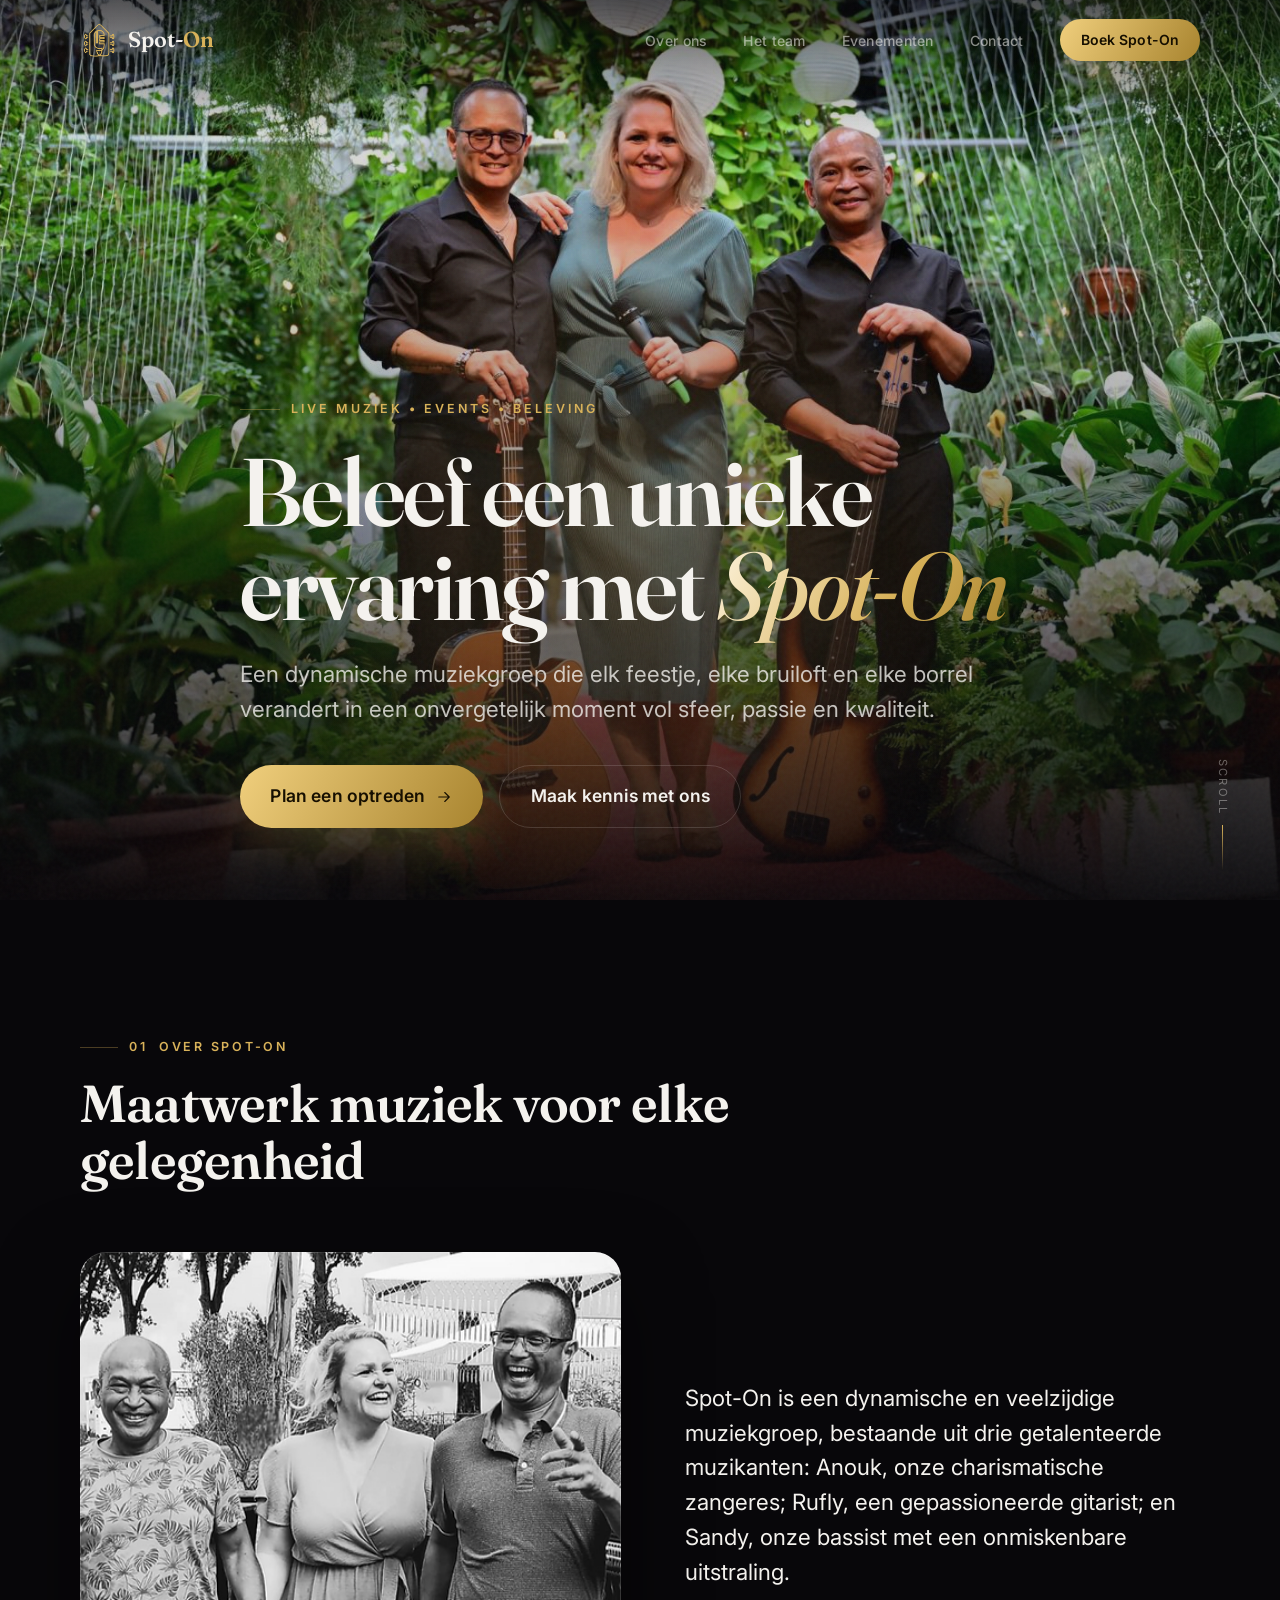
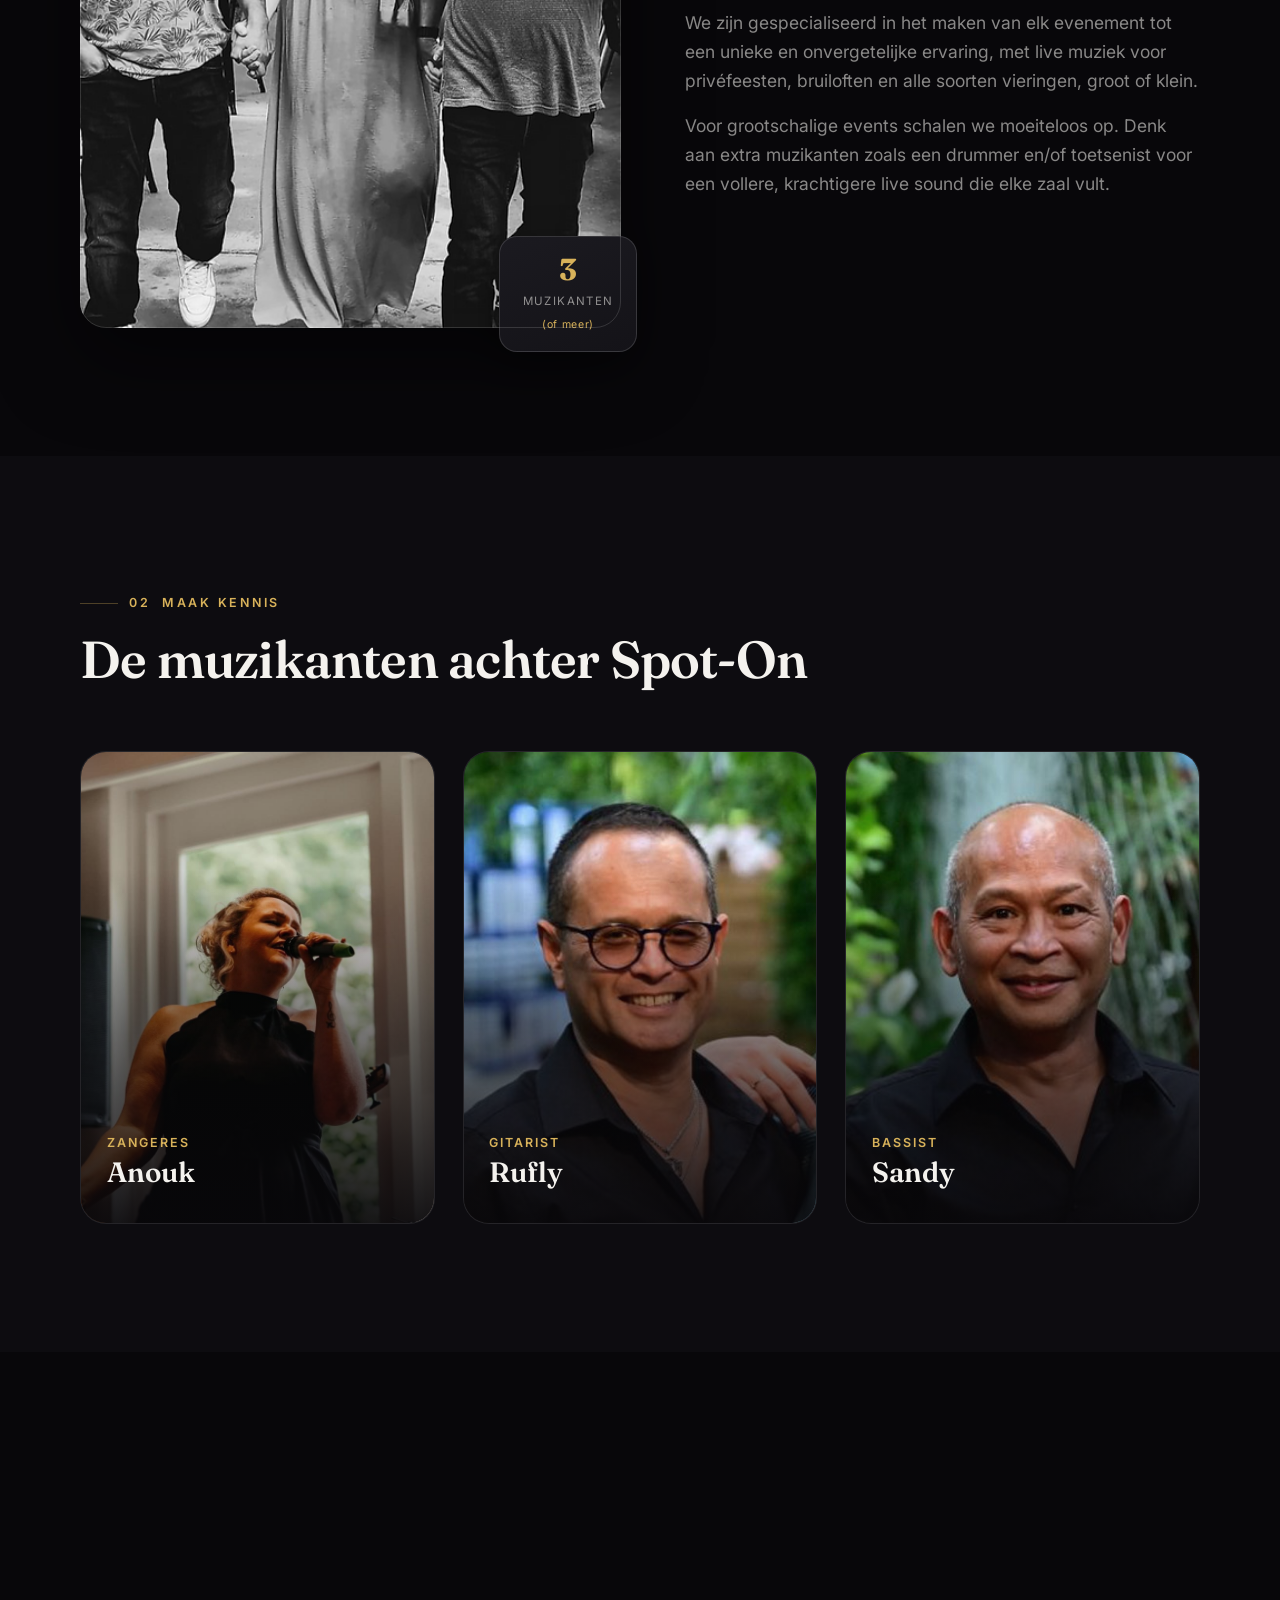
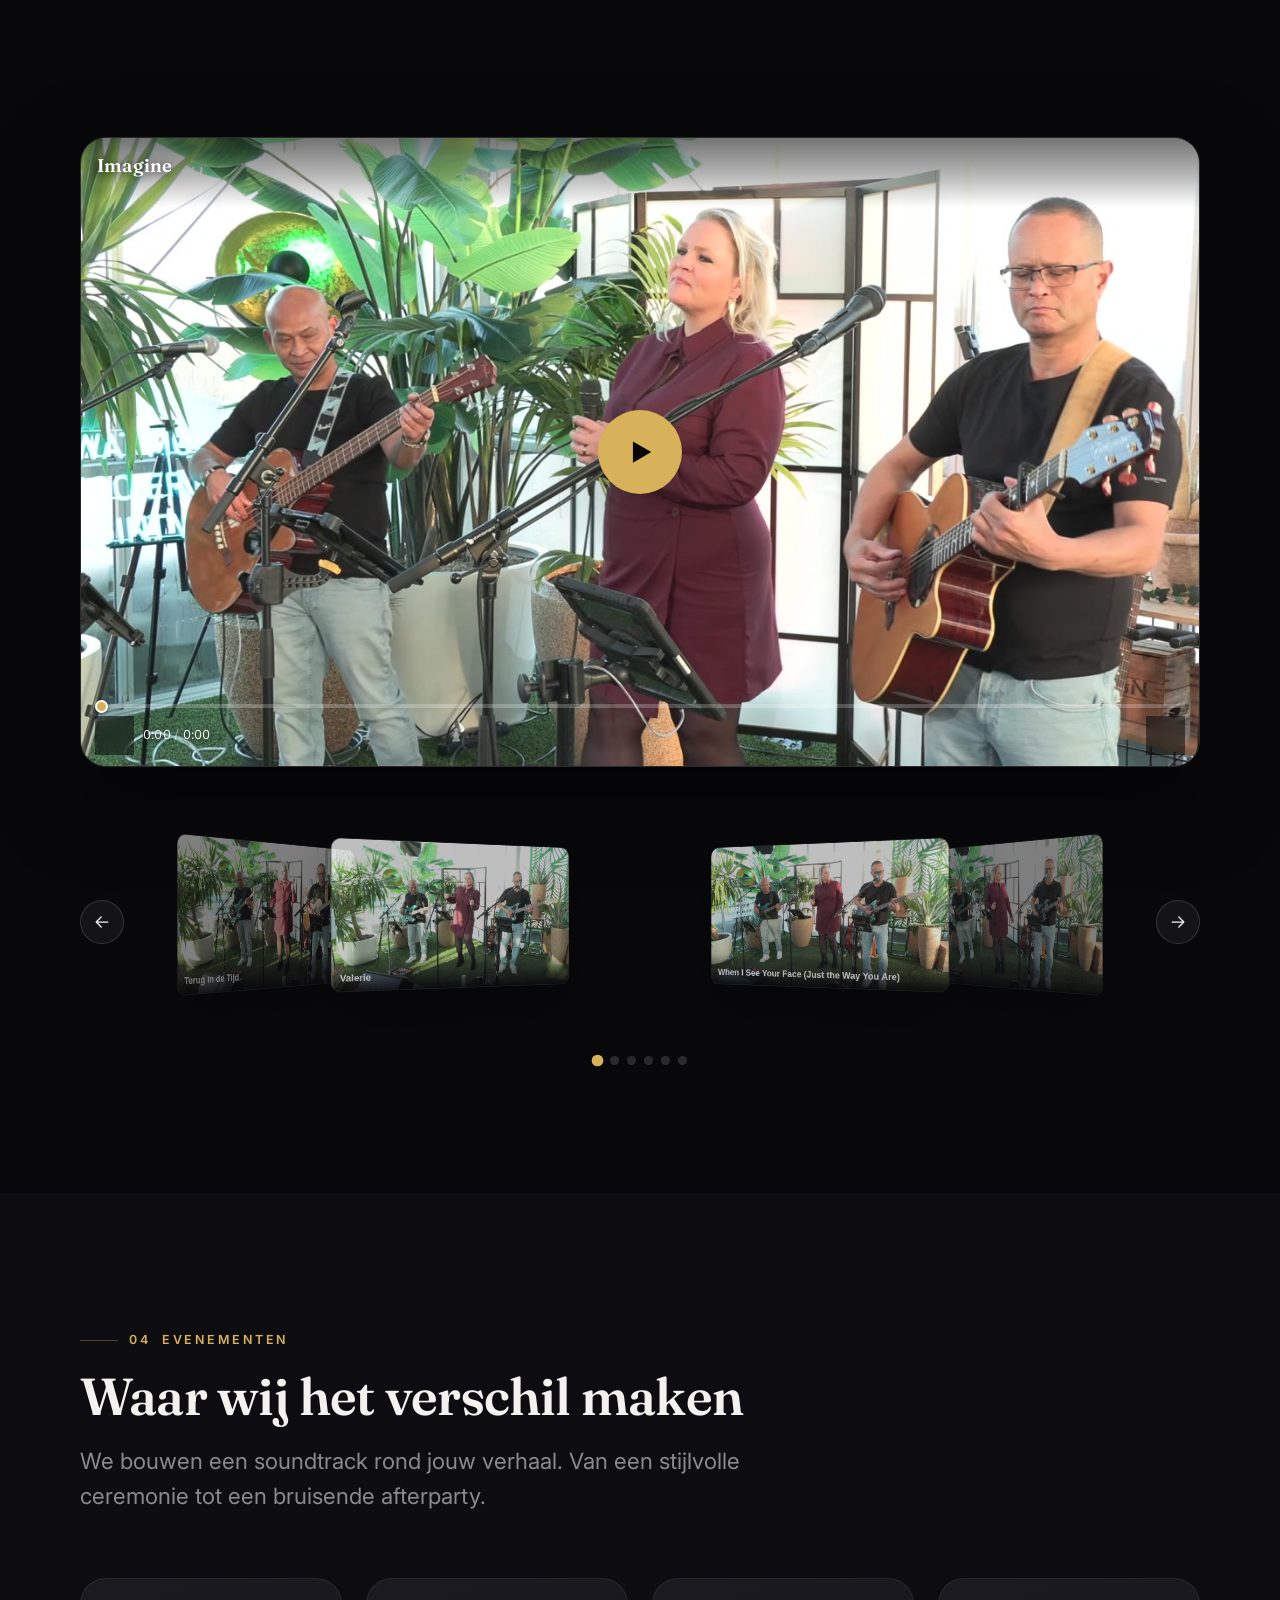
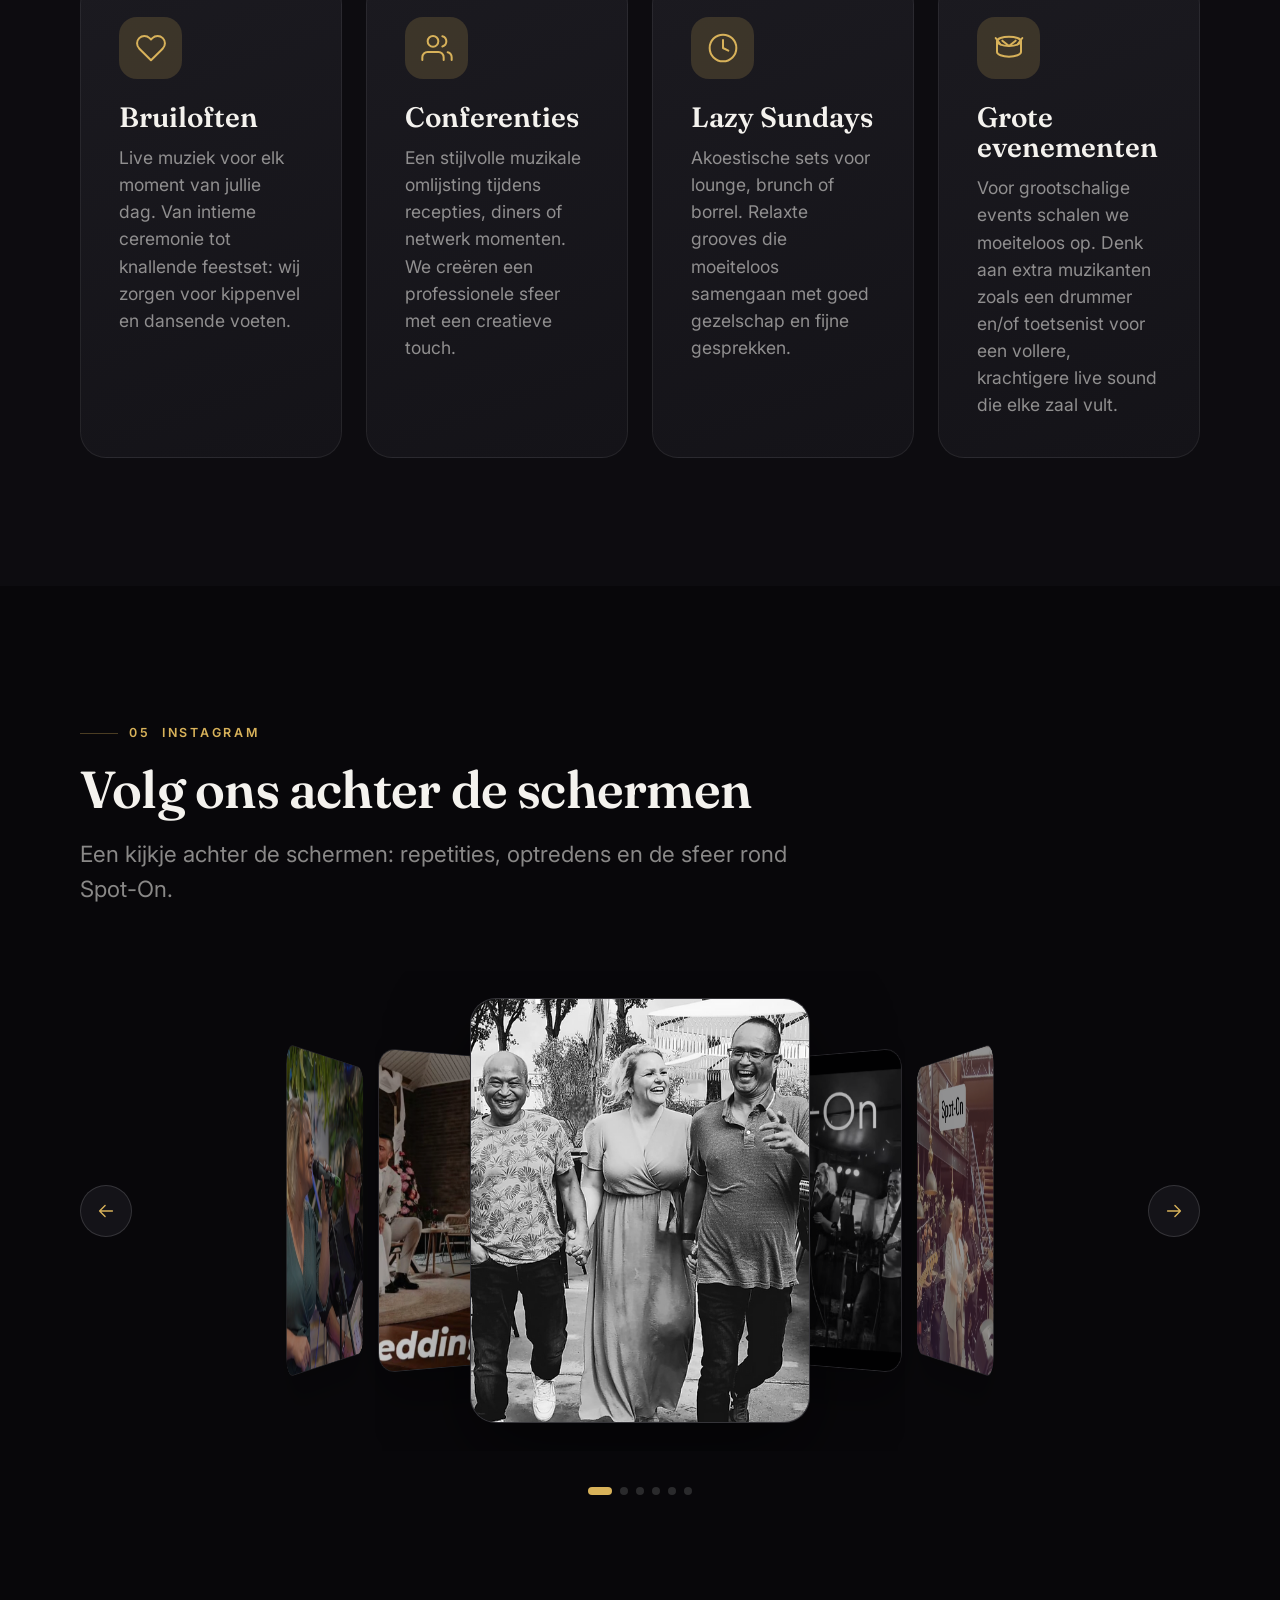
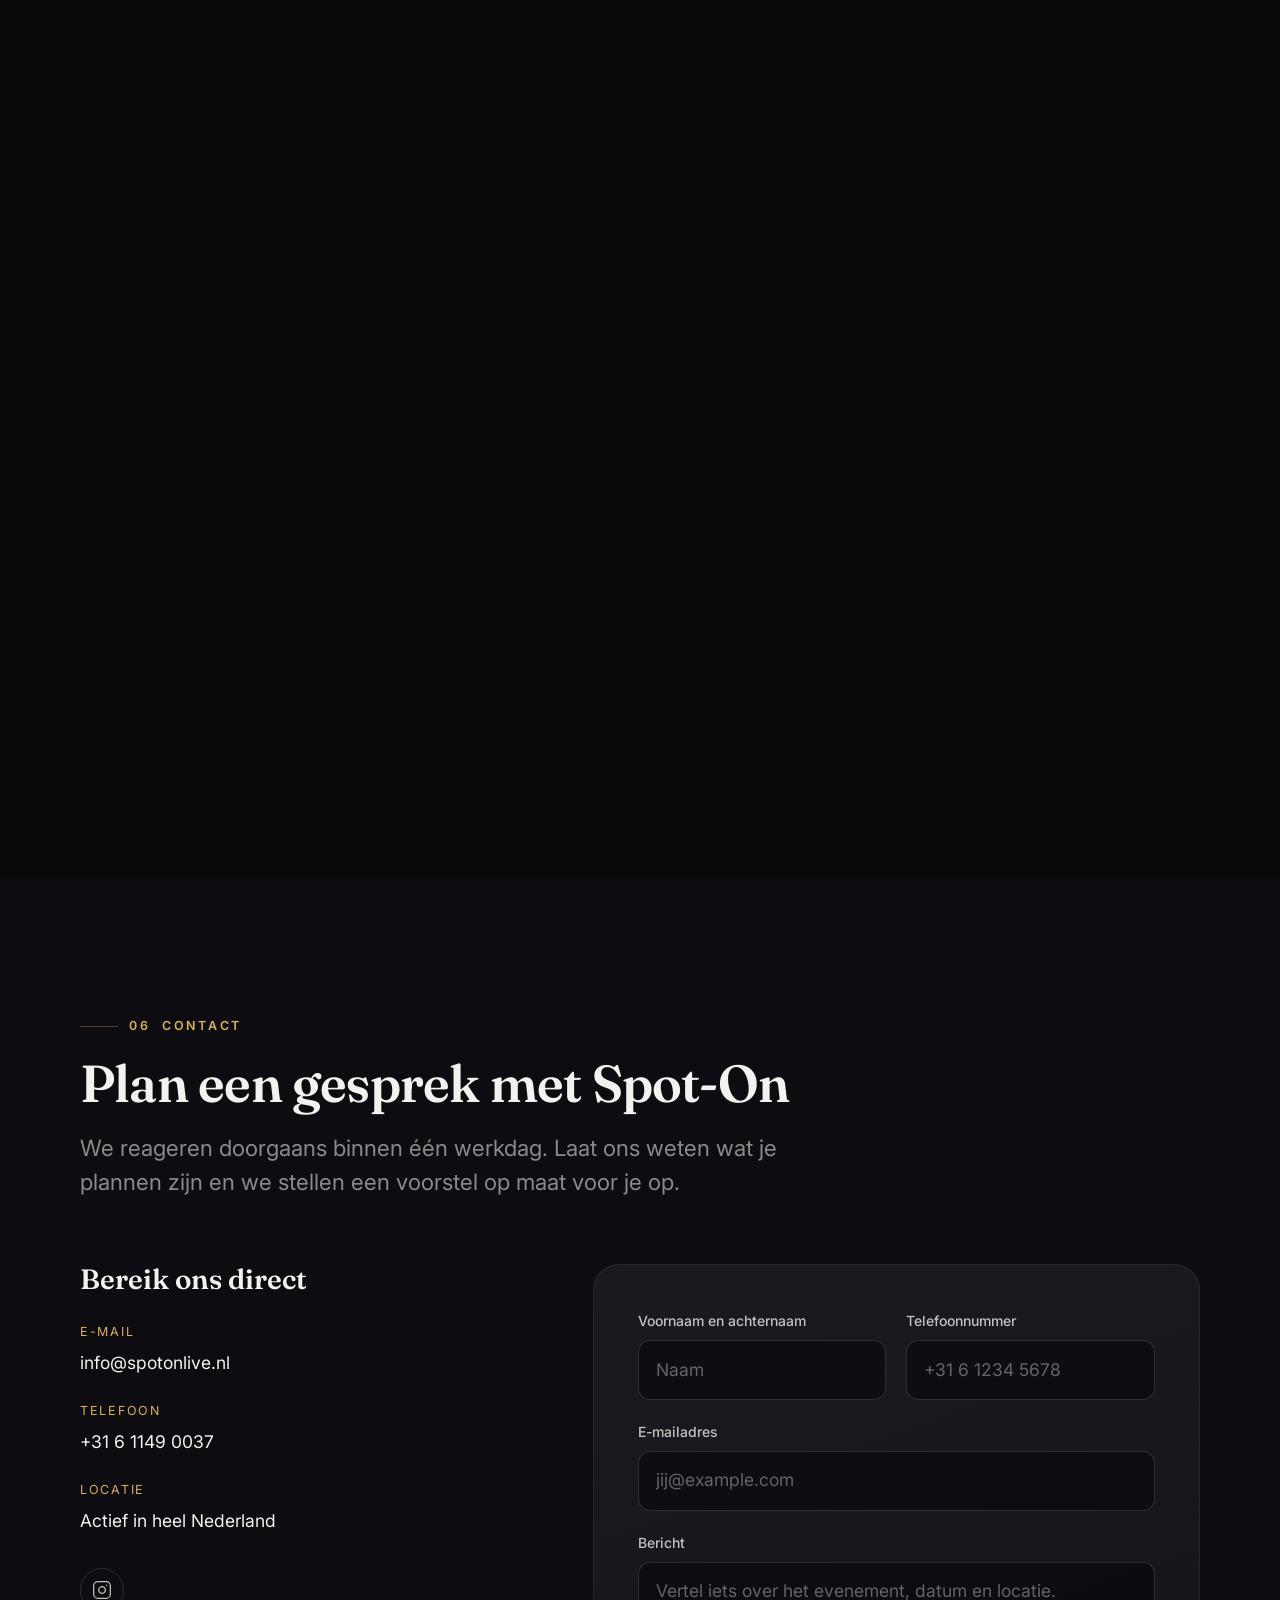
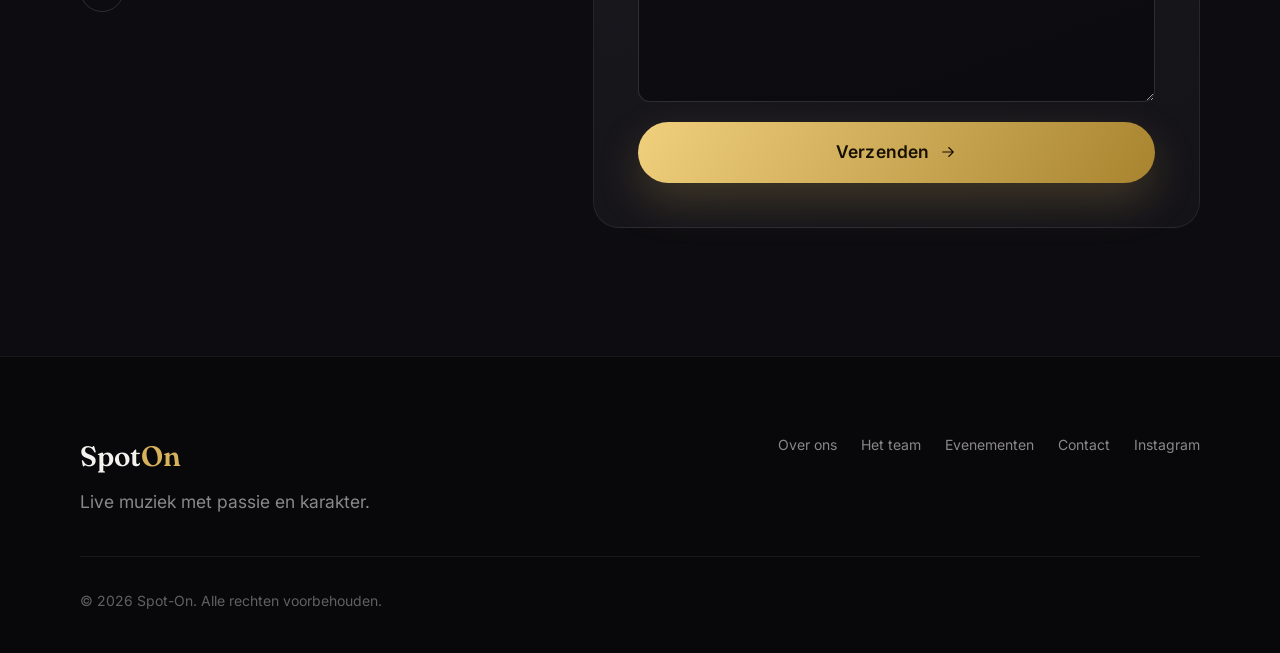
==== commit a490c2b1: "SEO: local keywords and areaServed (Gelderland, Arnhem, Nijmegen, etc.)" ====
--- a/index.html
+++ b/index.html
@@ -15,11 +15,11 @@
     <title>Spot-On | Live muziek voor bruiloften & evenementen in Nederland</title>
     <meta
       name="description"
-      content="Spot-On is een veelzijdig live muziektrio voor bruiloften, bedrijfsfeesten en evenementen in heel Nederland. Boek een onvergetelijk optreden vol sfeer, passie en kwaliteit."
+      content="Spot-On is een veelzijdig live muziektrio voor bruiloften, bedrijfsfeesten en evenementen. Boek of huur ons in voor live muziek op maat in Gelderland, Arnhem, Nijmegen, Utrecht en heel Nederland."
     />
     <meta
       name="keywords"
-      content="live muziek, muziektrio, bruiloft muziek, evenement muziek, livemuziek Nederland, akoestisch trio, bedrijfsfeest muziek, boek band, Spot-On, spotonlive"
+      content="live muziek, muziektrio, muziektrio inhuren, bruiloft muziek, live muziek bruiloft, live band bedrijfsfeest, akoestisch trio, coverband bruiloft, livemuziek Nederland, live muziek Gelderland, live muziek Arnhem, live muziek Nijmegen, live muziek Utrecht, boek band, Spot-On, spotonlive"
     />
     <meta name="author" content="Spot-On" />
     <meta name="robots" content="index, follow, max-image-preview:large" />
@@ -70,7 +70,20 @@
           { "@type": "Person", "name": "Rufly", "roleName": "Gitarist" },
           { "@type": "Person", "name": "Sandy", "roleName": "Bassist" }
         ],
-        "areaServed": { "@type": "Country", "name": "Nederland" },
+        "areaServed": [
+          { "@type": "Country", "name": "Nederland" },
+          { "@type": "AdministrativeArea", "name": "Gelderland" },
+          { "@type": "City", "name": "Arnhem" },
+          { "@type": "City", "name": "Nijmegen" },
+          { "@type": "City", "name": "Huissen" },
+          { "@type": "City", "name": "Lingewaard" },
+          { "@type": "City", "name": "Utrecht" },
+          { "@type": "City", "name": "Amsterdam" },
+          { "@type": "City", "name": "Rotterdam" },
+          { "@type": "City", "name": "'s-Hertogenbosch" },
+          { "@type": "City", "name": "Apeldoorn" },
+          { "@type": "City", "name": "Zwolle" }
+        ],
         "email": "info@spotonlive.nl",
         "telephone": "+31611490037",
         "sameAs": ["https://www.instagram.com/spotontrio/"],
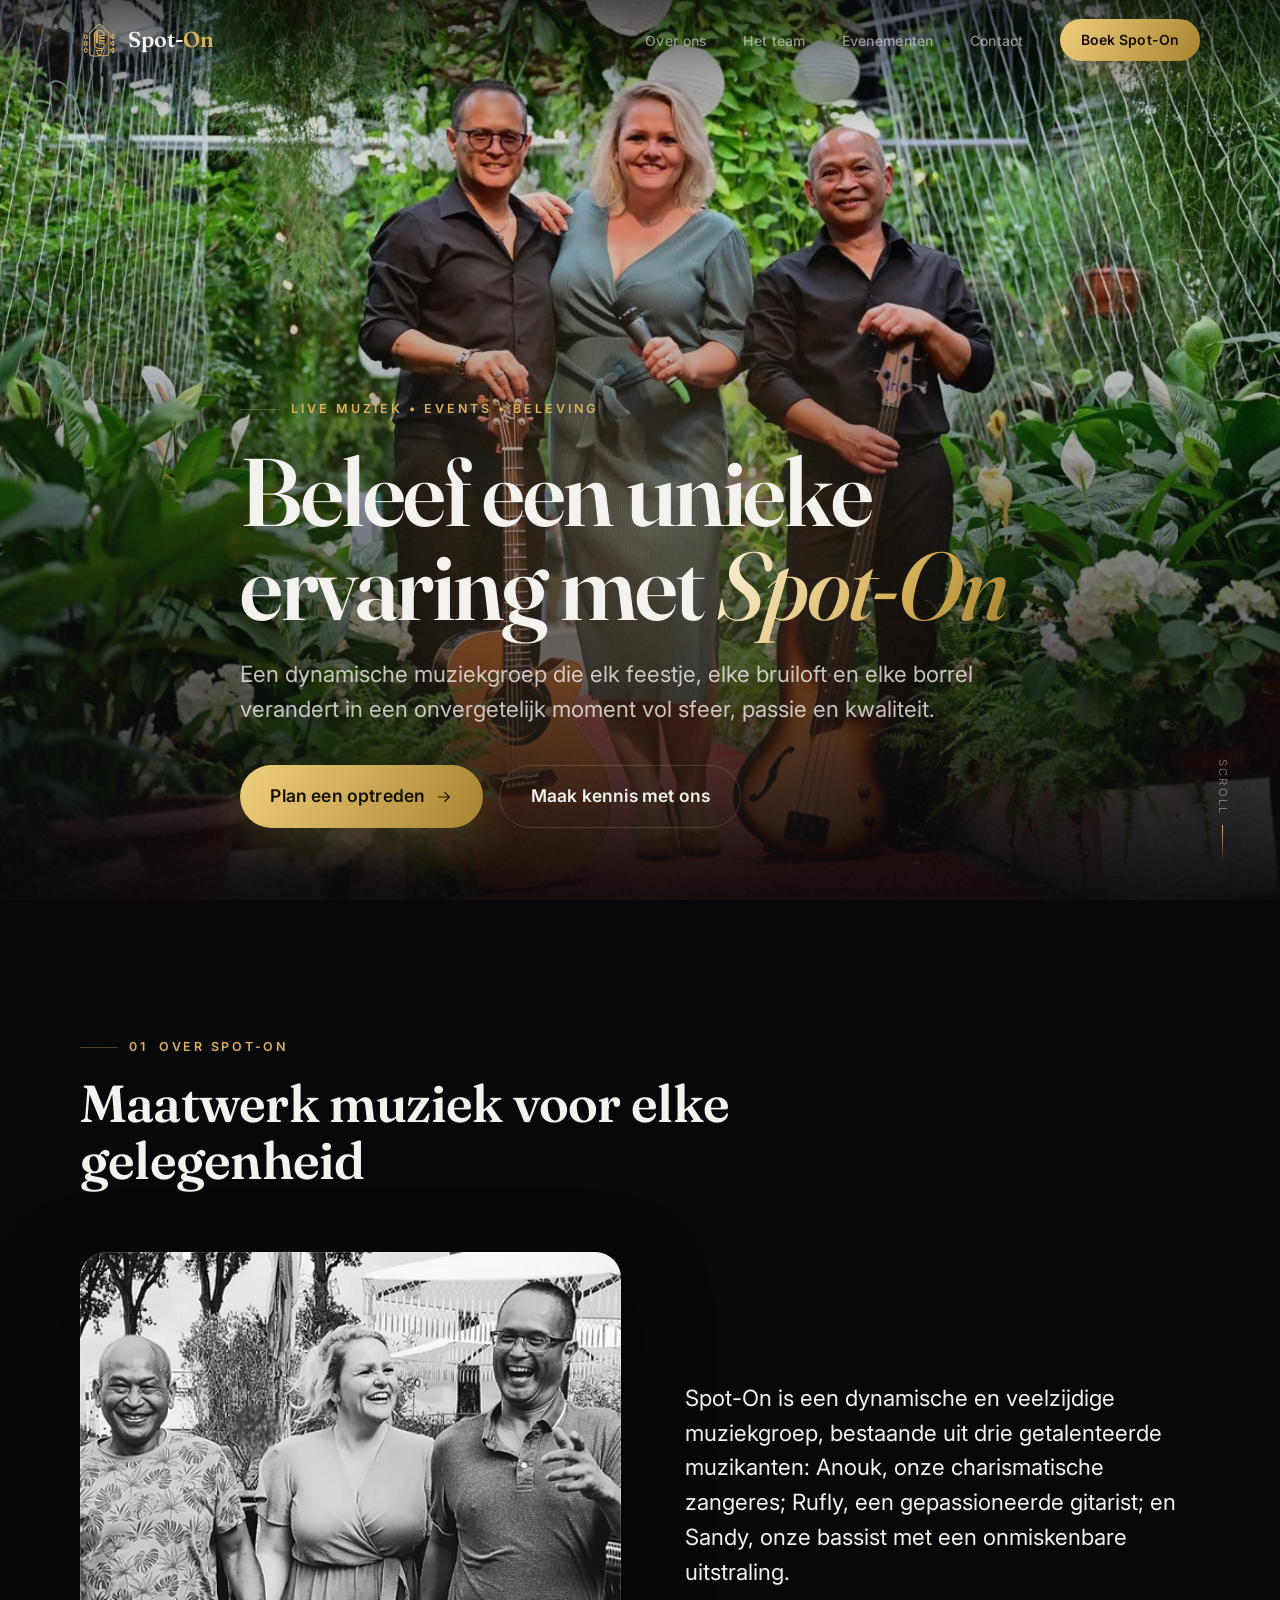
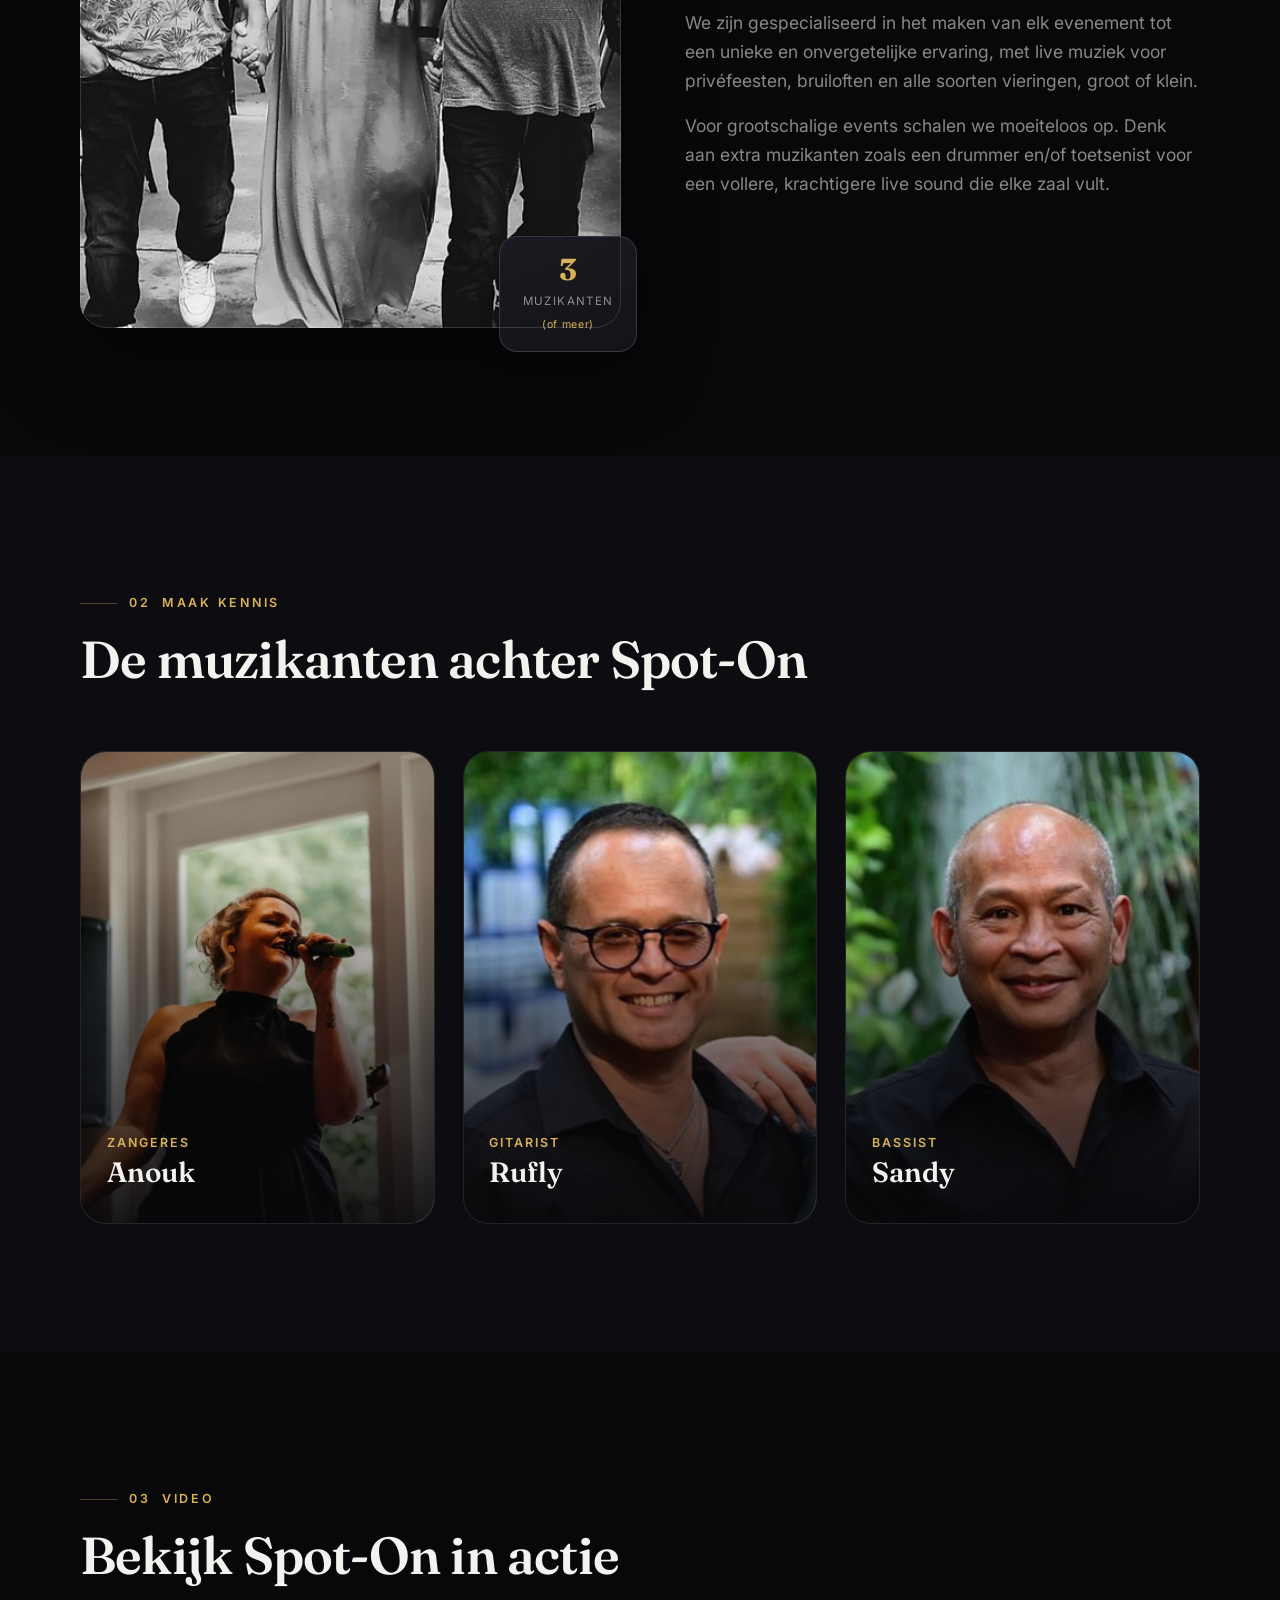
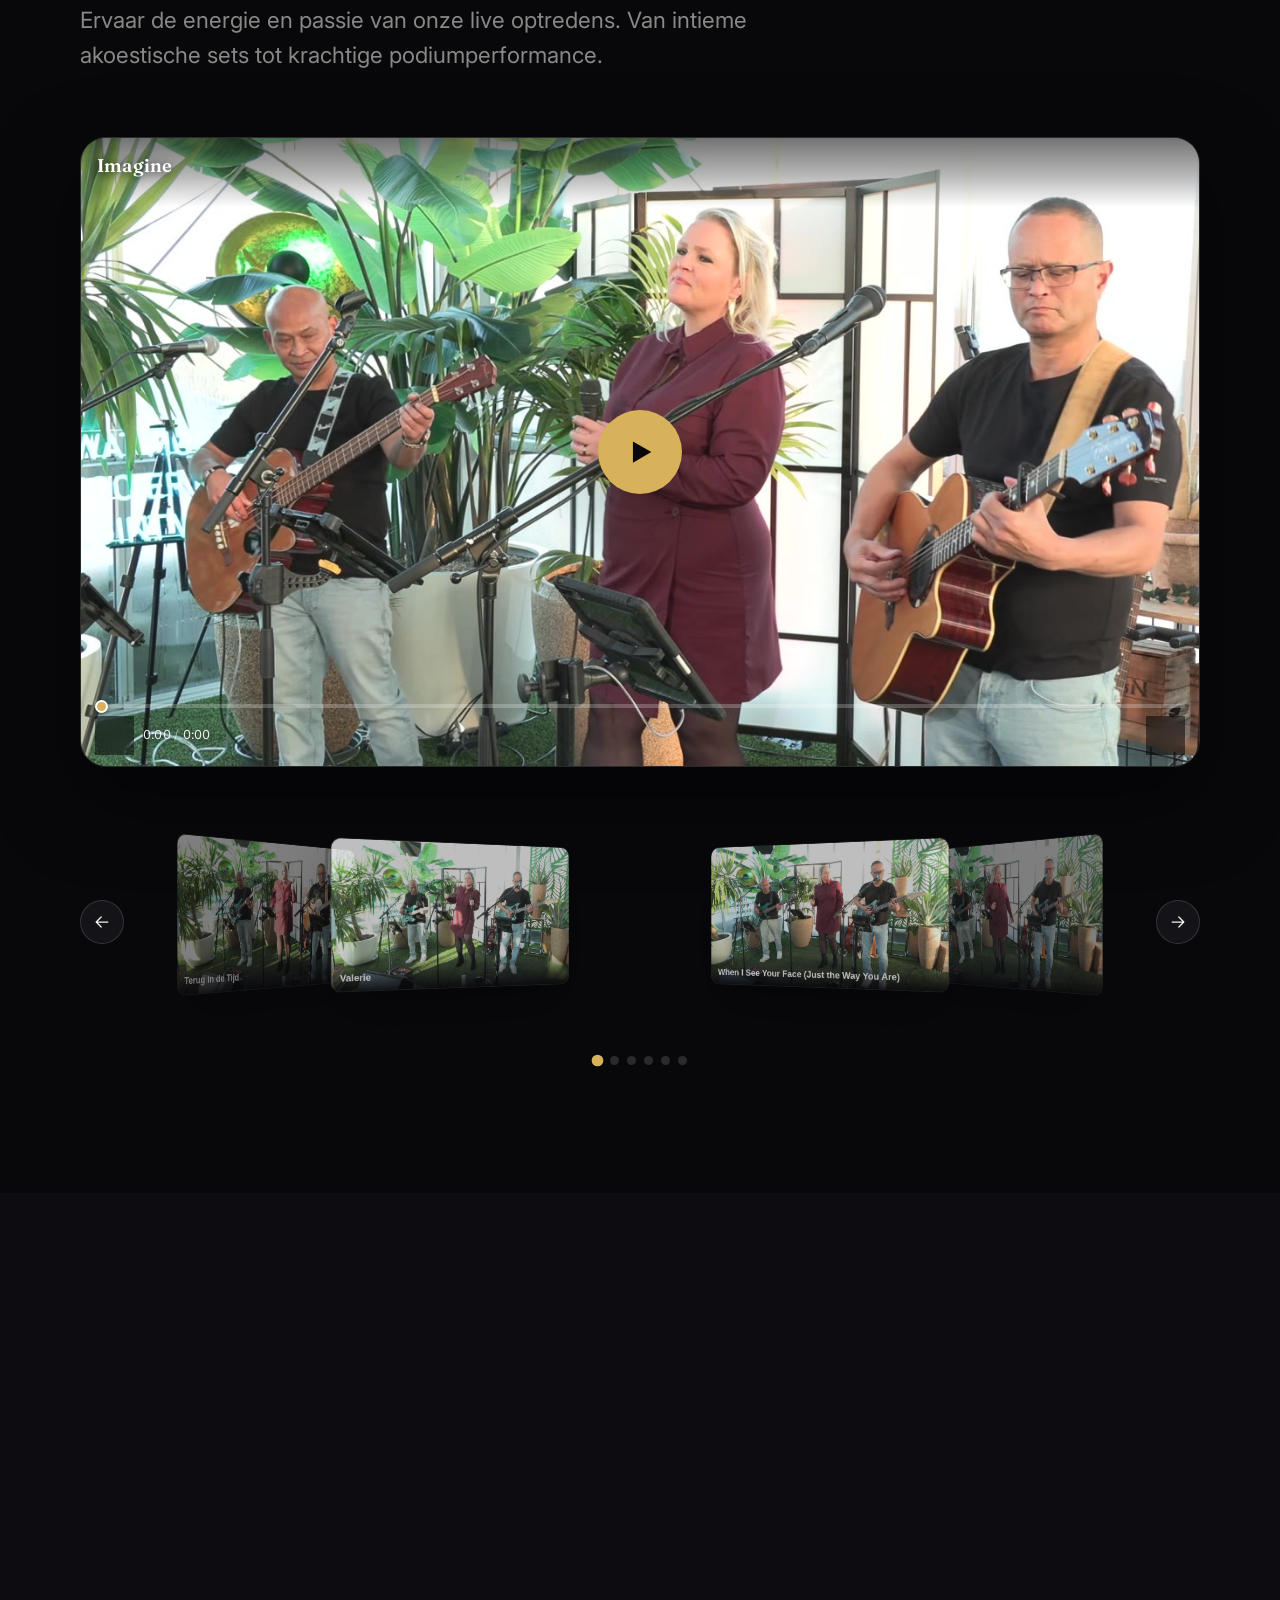
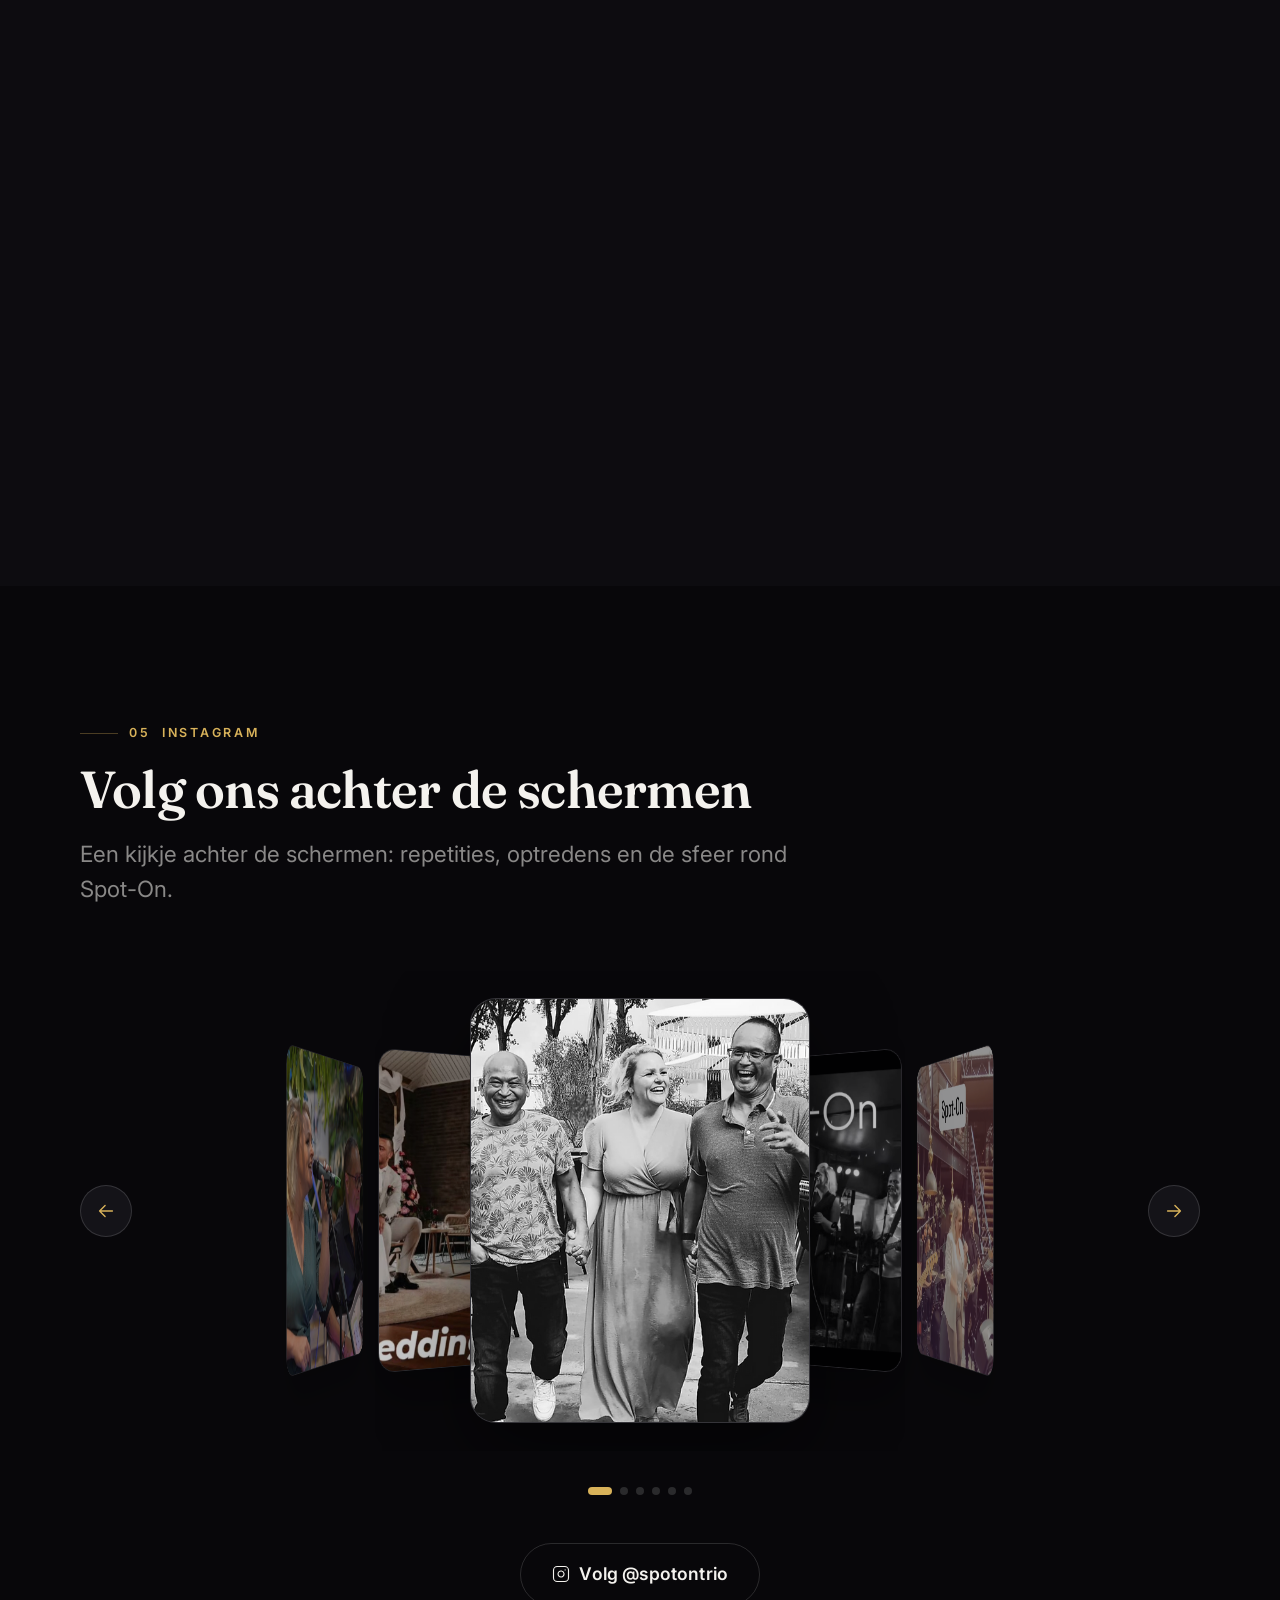
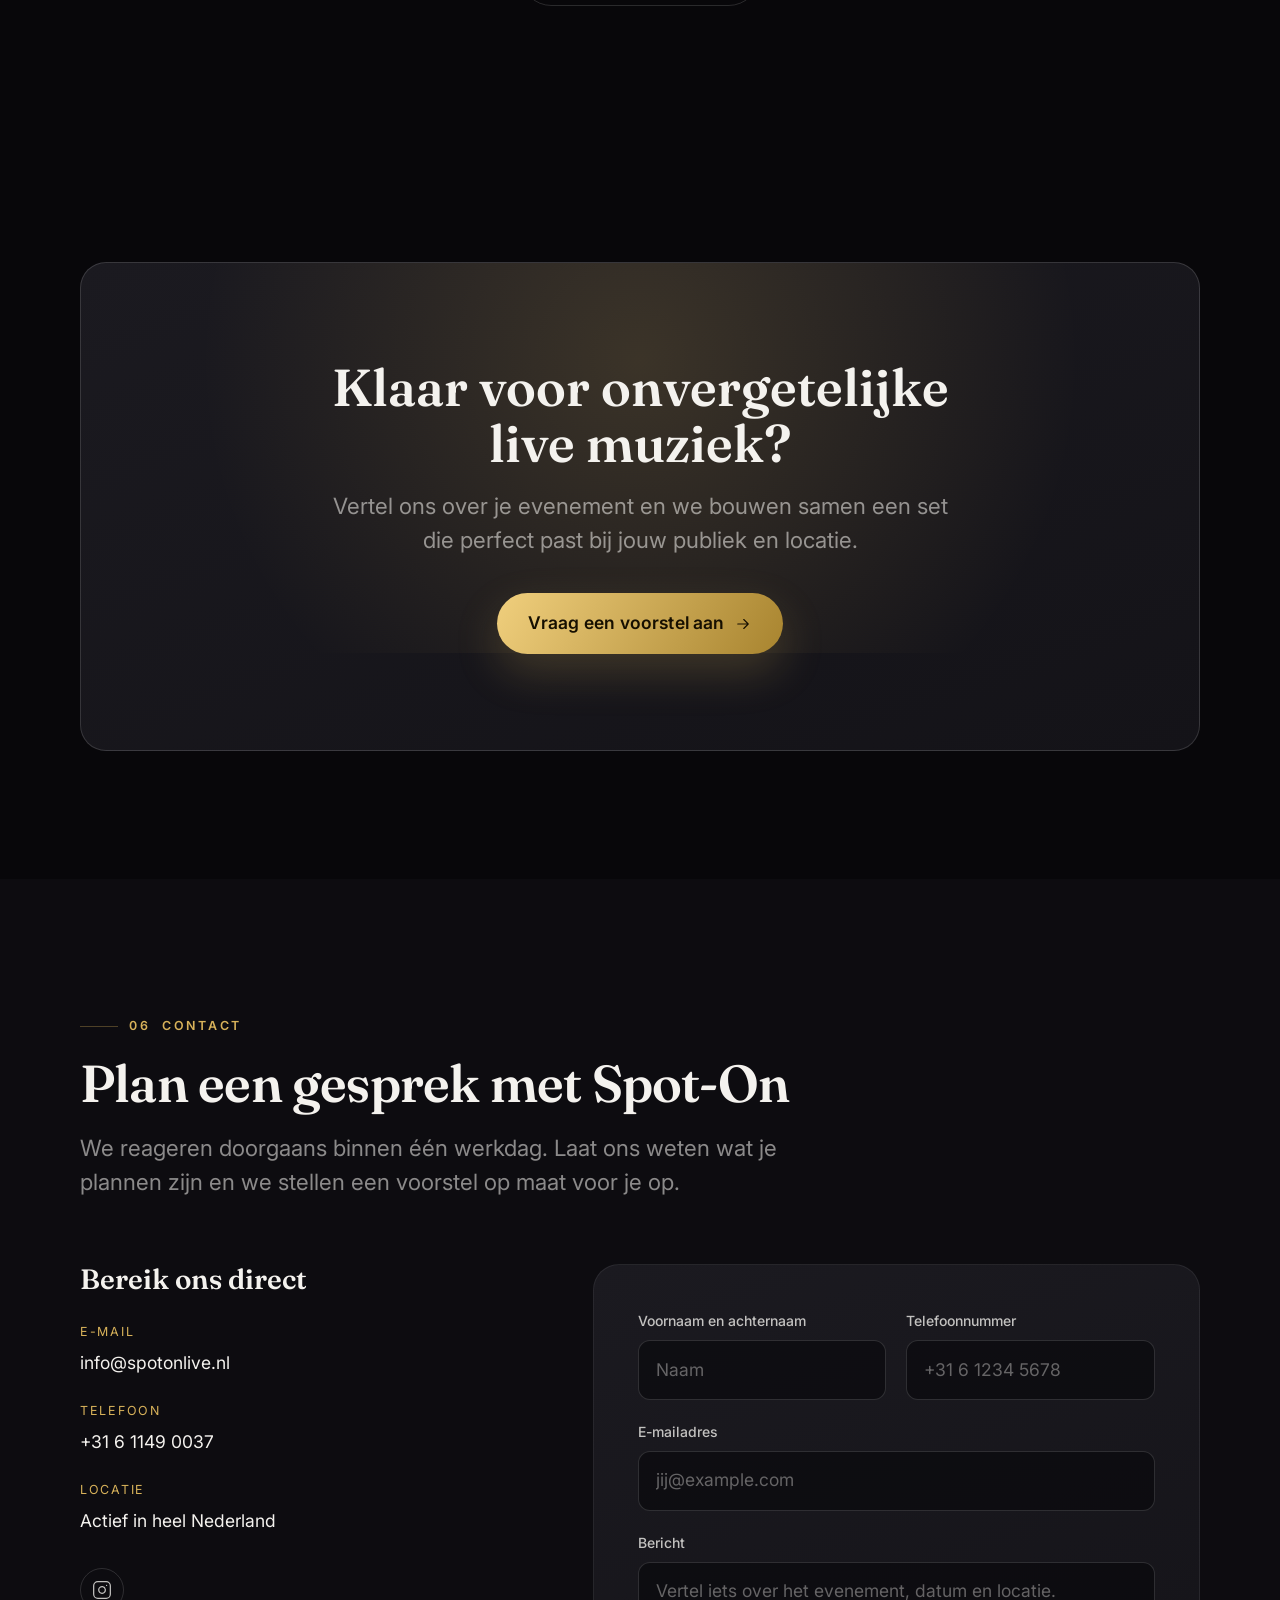
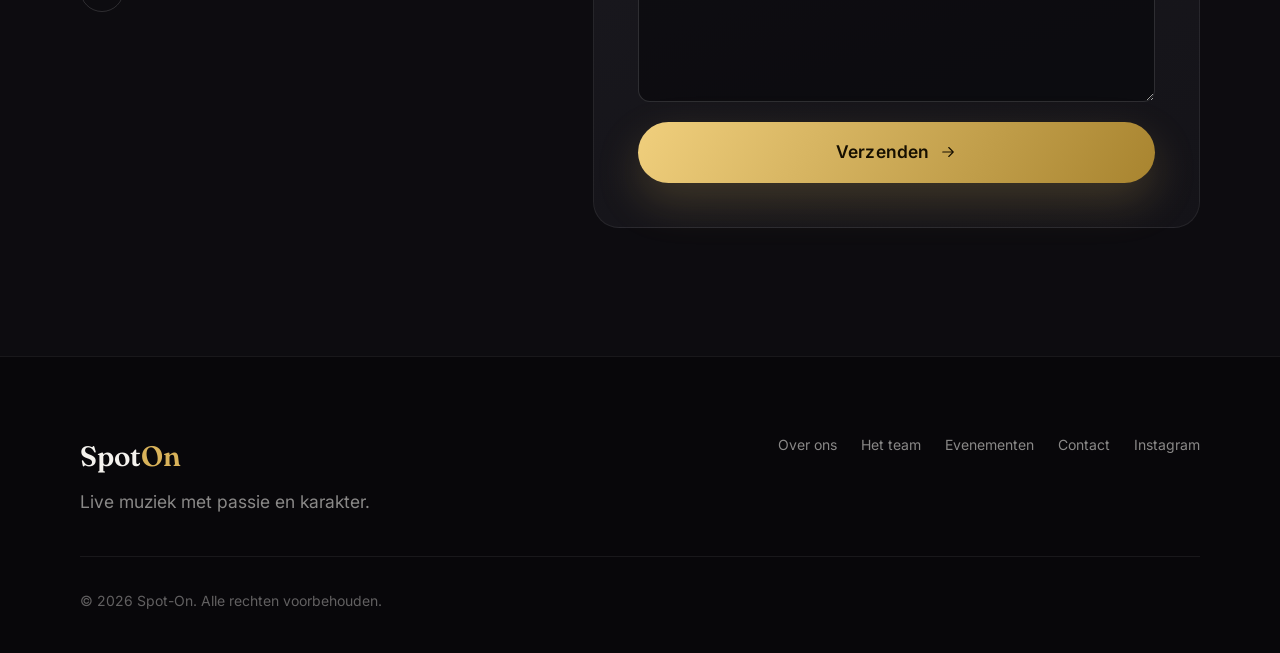
==== commit c0b4de49: "perf: hero in WebP + preload (mejora LCP/Core Web Vitals)" ====
--- a/index.html
+++ b/index.html
@@ -25,6 +25,15 @@
     <meta name="robots" content="index, follow, max-image-preview:large" />
     <meta name="theme-color" content="#0a0a0a" />
     <link rel="canonical" href="https://spotonlive.nl/" />
+
+    <!-- Preload hero (LCP) -->
+    <link
+      rel="preload"
+      as="image"
+      href="/img/hero.webp"
+      type="image/webp"
+      fetchpriority="high"
+    />
 
     <!-- Favicon -->
     <link rel="icon" type="image/svg+xml" href="/favicon.svg?v=2" />
--- a/assets/index-xMOShloP.css
+++ b/assets/index-xMOShloP.css
@@ -1 +1 @@
-:root{--c-bg:#08070a;--c-bg-alt:#0d0c10;--c-surface:#141318;--c-surface-2:#1b1a20;--c-surface-3:#232128;--c-text:#f4f2ee;--c-text-soft:#f4f2eec7;--c-text-muted:#f4f2ee8c;--c-text-faint:#f4f2ee61;--c-accent:#d8b25a;--c-accent-bright:#f0cf7d;--c-accent-deep:#a8842f;--c-accent-glow:#d8b25a2e;--c-accent-line:#d8b25a52;--c-border:#ffffff12;--c-border-strong:#ffffff24;--grad-accent:linear-gradient(120deg, var(--c-accent-bright), var(--c-accent-deep));--grad-text:linear-gradient(120deg, #fff7e3 0%, var(--c-accent) 60%, var(--c-accent-deep) 100%);--grad-surface:linear-gradient(160deg, var(--c-surface-2), var(--c-surface));--font:"Inter", -apple-system, BlinkMacSystemFont, "Segoe UI", sans-serif;--font-display:"Fraunces", "Playfair Display", Georgia, serif;--fs-eyebrow:.78rem;--fs-small:.875rem;--fs-body:clamp(1rem, .96rem + .18vw, 1.0938rem);--fs-lead:clamp(1.15rem, 1.05rem + .5vw, 1.4rem);--fs-h3:clamp(1.35rem, 1.15rem + .9vw, 1.75rem);--fs-h2:clamp(2rem, 1.4rem + 2.6vw, 3.25rem);--fs-h1:clamp(2.85rem, 1.5rem + 6vw, 6rem);--fs-display:clamp(4rem, 2rem + 9vw, 9rem);--space-section:clamp(5rem, 10vw, 10rem);--gutter:clamp(1.25rem, 4vw, 2.5rem);--max-w:1200px;--max-w-narrow:760px;--radius-lg:26px;--radius:18px;--radius-sm:12px;--radius-pill:999px;--shadow:0 30px 80px #00000080;--shadow-sm:0 14px 40px #00000059;--shadow-accent:0 18px 44px #d8b25a38;--ease:cubic-bezier(.22, .61, .36, 1);--ease-out:cubic-bezier(.16, 1, .3, 1);--dur:.4s;--dur-fast:.22s}*,:before,:after{box-sizing:border-box}html{scroll-behavior:smooth;-webkit-text-size-adjust:100%;width:100%;overflow-x:hidden}@media (prefers-reduced-motion:reduce){html{scroll-behavior:auto}*,:before,:after{scroll-behavior:auto!important;transition-duration:.001ms!important;animation-duration:.001ms!important;animation-iteration-count:1!important}}body{background:var(--c-bg);color:var(--c-text);font-family:var(--font);font-size:var(--fs-body);-webkit-font-smoothing:antialiased;-moz-osx-font-smoothing:grayscale;text-rendering:optimizelegibility;margin:0;line-height:1.65;overflow-x:hidden}body:before{content:"";z-index:1;pointer-events:none;opacity:.035;background-image:url("data:image/svg+xml,%3Csvg viewBox='0 0 240 240' xmlns='http://www.w3.org/2000/svg'%3E%3Cfilter id='n'%3E%3CfeTurbulence type='fractalNoise' baseFrequency='0.85' numOctaves='3' stitchTiles='stitch'/%3E%3C/filter%3E%3Crect width='100%25' height='100%25' filter='url(%23n)'/%3E%3C/svg%3E");position:fixed;inset:0}img{max-width:100%;display:block}a{color:inherit;text-decoration:none}h1,h2,h3,h4{margin:0;font-weight:600;line-height:1.08}p{margin:0}:focus-visible{outline:2px solid var(--c-accent);outline-offset:3px;border-radius:4px}::selection{background:var(--c-accent);color:#1a1400}.container{width:100%;max-width:var(--max-w);padding-inline:var(--gutter);z-index:2;margin-inline:auto;position:relative}.section{padding-block:var(--space-section);position:relative}.section--alt{background:var(--c-bg-alt)}.section-head{max-width:var(--max-w-narrow);margin-bottom:clamp(2.5rem,5vw,4.5rem)}.section-head__index{font-size:var(--fs-eyebrow);letter-spacing:.22em;text-transform:uppercase;color:var(--c-accent);align-items:center;gap:.7rem;margin-bottom:1.1rem;font-weight:600;display:inline-flex}.section-head__index:before{content:"";background:var(--c-accent-line);width:38px;height:1px}.section-head__title{font-family:var(--font-display);font-size:var(--fs-h2);letter-spacing:-.015em;font-weight:600}.section-head__desc{color:var(--c-text-muted);font-size:var(--fs-lead);max-width:58ch;margin-top:1.25rem;line-height:1.55}.text-accent{color:var(--c-accent)}.text-gradient{background:var(--grad-text);color:#0000;-webkit-background-clip:text;background-clip:text}.btn{--btn-pad-x:1.9rem;padding:1rem var(--btn-pad-x);font:inherit;letter-spacing:.01em;border-radius:var(--radius-pill);cursor:pointer;isolation:isolate;transition:transform var(--dur) var(--ease), box-shadow var(--dur) var(--ease), color var(--dur) var(--ease), border-color var(--dur) var(--ease);border:0;justify-content:center;align-items:center;gap:.6rem;font-weight:600;display:inline-flex;position:relative}.btn--primary{background:var(--grad-accent);color:#160f00;box-shadow:var(--shadow-accent)}.btn--primary:hover{transform:translateY(-3px);box-shadow:0 22px 50px #d8b25a57}.btn--ghost{color:var(--c-text);border:1px solid var(--c-border-strong);background:0 0}.btn--ghost:hover{border-color:var(--c-accent);color:var(--c-accent);transform:translateY(-3px)}.btn--full{width:100%}.btn__arrow{transition:transform var(--dur) var(--ease)}.btn:hover .btn__arrow{transform:translate(4px)}.header{z-index:100;transition:background var(--dur) var(--ease), border-color var(--dur) var(--ease), backdrop-filter var(--dur) var(--ease);border-bottom:1px solid #0000;position:fixed;inset:0 0 auto}.header:before{content:"";pointer-events:none;opacity:1;height:160%;transition:opacity var(--dur) var(--ease);background:linear-gradient(#08070aa6,#0000);position:absolute;inset:0 0 auto}.header.is-scrolled:before{opacity:0}.header.is-scrolled{-webkit-backdrop-filter:blur(16px)saturate(140%);backdrop-filter:blur(16px)saturate(140%);border-bottom-color:var(--c-border);background:#08070ab3}.nav{z-index:1;justify-content:space-between;align-items:center;min-height:80px;display:flex;position:relative}.header.is-scrolled .nav{min-height:66px}.nav__brand{font-family:var(--font-display);letter-spacing:-.01em;align-items:center;gap:.65rem;font-size:1.35rem;font-weight:600;display:inline-flex}.nav__logo{background-color:var(--c-accent);width:38px;height:38px;transition:background-color var(--dur) var(--ease), transform var(--dur) var(--ease);-webkit-mask:url(/logo_negro.png) 50%/contain no-repeat;mask:url(/logo_negro.png) 50%/contain no-repeat}.nav__brand:hover .nav__logo{background-color:var(--c-accent-bright);transform:rotate(-4deg)scale(1.05)}.nav__wordmark em{color:var(--c-accent);font-style:normal}.nav__menu{align-items:center;gap:2.25rem;margin:0;padding:0;list-style:none;display:flex}.nav__link{font-size:var(--fs-small);letter-spacing:.02em;color:var(--c-text-muted);transition:color var(--dur) var(--ease);font-weight:500;position:relative}.nav__link:after{content:"";background:var(--c-accent);transform-origin:100%;width:100%;height:1.5px;transition:transform var(--dur) var(--ease);position:absolute;bottom:-6px;left:0;transform:scaleX(0)}.nav__link:hover{color:var(--c-text)}.nav__link:hover:after{transform-origin:0;transform:scaleX(1)}.nav__cta{font-size:var(--fs-small);padding:.6rem 1.3rem}.nav__toggle{cursor:pointer;background:0 0;border:0;width:46px;height:46px;display:none;position:relative}.nav__hamburger,.nav__hamburger:before,.nav__hamburger:after{content:"";background:var(--c-text);width:24px;height:2px;transition:transform var(--dur) var(--ease), opacity var(--dur-fast) var(--ease);border-radius:2px;position:absolute;left:11px}.nav__hamburger{top:22px}.nav__hamburger:before{top:-7px}.nav__hamburger:after{top:7px}.nav__toggle[aria-expanded=true] .nav__hamburger{background:0 0}.nav__toggle[aria-expanded=true] .nav__hamburger:before{top:0;transform:rotate(45deg)}.nav__toggle[aria-expanded=true] .nav__hamburger:after{top:0;transform:rotate(-45deg)}@media (width<=820px){.nav__toggle{display:block}.nav__menu{width:min(320px,84vw);padding:2rem var(--gutter);-webkit-backdrop-filter:blur(20px);backdrop-filter:blur(20px);border-left:1px solid var(--c-border);transition:transform var(--dur) var(--ease-out);background:#0d0c10f7;flex-direction:column;justify-content:center;align-items:flex-start;gap:.5rem;position:fixed;inset:0 0 0 auto;transform:translate(100%)}.nav__menu.is-open{transform:translate(0)}.nav__menu li{width:100%}.nav__link{padding:.85rem 0;font-size:1.15rem;display:block}.nav__cta{margin-top:1rem}}.hero{align-items:flex-end;min-height:100svh;padding-bottom:clamp(3rem,8vh,7rem);display:flex;position:relative;overflow:hidden}.hero__bg{will-change:transform;position:absolute;inset:-8% 0 0}.hero__bg:after{content:"";background-image:linear-gradient(#08070a1f 0%,#08070a2e 38%,#08070ab8 82%,#08070af5 100%),url(/img/hero.jpg);background-position:50% 22%;background-size:cover;position:absolute;inset:0}.hero__glow{background:radial-gradient(circle, var(--c-accent-glow), transparent 62%);pointer-events:none;width:70vw;max-width:900px;height:70vw;max-height:900px;position:absolute;top:10%;left:50%;transform:translate(-50%)}.hero__content{max-width:880px;position:relative}.hero__eyebrow{font-size:var(--fs-eyebrow);letter-spacing:.24em;text-transform:uppercase;color:var(--c-accent);align-items:center;gap:.7rem;margin-bottom:1.5rem;font-weight:600;display:inline-flex}.hero__eyebrow:before{content:"";background:var(--c-accent-line);width:40px;height:1px}.hero__title{font-family:var(--font-display);font-size:var(--fs-h1);letter-spacing:-.025em;margin-bottom:1.6rem;font-weight:600;line-height:.98}.hero__title em{font-style:italic;font-weight:500}.hero__subtitle{font-size:var(--fs-lead);color:var(--c-text-soft);max-width:56ch;margin-bottom:2.4rem;line-height:1.55}.hero__actions{flex-wrap:wrap;gap:1rem;display:flex}.hero__scroll{letter-spacing:.2em;text-transform:uppercase;color:var(--c-text-faint);z-index:2;flex-direction:column;align-items:center;gap:.6rem;font-size:.7rem;display:flex;position:absolute;bottom:1.8rem;left:auto;right:clamp(1rem,4vw,3rem);transform:none}.hero__scroll span:first-child{writing-mode:vertical-rl}@media (width<=720px){.hero__scroll{display:none}}.hero__scroll-line{background:linear-gradient(to bottom, var(--c-accent), transparent);width:1px;height:46px}.about{grid-template-columns:1fr;align-items:center;gap:clamp(2rem,5vw,4.5rem);display:grid}@media (width>=880px){.about{grid-template-columns:1.05fr 1fr}}.about__media{position:relative}.about__media img{border-radius:var(--radius-lg);width:100%;box-shadow:var(--shadow);aspect-ratio:4/5;object-fit:cover;object-position:center top}.about__media:after{content:"";border-radius:var(--radius-lg);border:1px solid var(--c-border-strong);pointer-events:none;position:absolute;inset:0}.about__badge{background:var(--grad-surface);border:1px solid var(--c-border-strong);border-radius:var(--radius);box-shadow:var(--shadow-sm);text-align:center;padding:1.1rem 1.4rem;position:absolute;bottom:-1.5rem;right:-1rem}.about__badge strong{font-family:var(--font-display);color:var(--c-accent);font-size:1.9rem;line-height:1;display:block}.about__badge span{letter-spacing:.12em;text-transform:uppercase;color:var(--c-text-muted);font-size:.72rem}.about__badge small{letter-spacing:.06em;color:var(--c-accent);margin-top:.15rem;font-size:.66rem;display:block}.about__lead{font-size:var(--fs-lead);color:var(--c-text);margin-bottom:1.25rem;line-height:1.55}.about__text p+p{margin-top:1rem}.about__text p:not(.about__lead){color:var(--c-text-muted)}.team__grid{grid-template-columns:1fr;gap:clamp(1.25rem,2.5vw,1.75rem);display:grid}@media (width>=720px){.team__grid{grid-template-columns:repeat(3,1fr)}}.card{border-radius:var(--radius-lg);border:1px solid var(--c-border);background:var(--c-surface);transition:transform .5s var(--ease), border-color var(--dur) var(--ease), box-shadow var(--dur) var(--ease), opacity var(--dur) var(--ease);position:relative;overflow:hidden}@media (width>=720px){.team__grid:hover .card{opacity:.55;transform:scale(.94)}}.card:hover{opacity:1;z-index:3;border-color:var(--c-accent-line);box-shadow:var(--shadow);transform:translateY(-10px)scale(1.07)}.card__img-wrap{aspect-ratio:3/4;overflow:hidden}.card__img{object-fit:cover;filter:saturate(.92);width:100%;height:100%;transition:transform .8s var(--ease), filter var(--dur) var(--ease)}.card:hover .card__img{filter:saturate(1.08);transform:scale(1.18)}.card__overlay{background:linear-gradient(#0000 25%,#08070a80 60%,#08070aeb 100%);flex-direction:column;justify-content:flex-end;padding:1.6rem;display:flex;position:absolute;inset:0}.card__role{font-size:var(--fs-eyebrow);letter-spacing:.16em;text-transform:uppercase;color:var(--c-accent);font-weight:600}.card__name{font-family:var(--font-display);font-size:var(--fs-h3);margin:.25rem 0 .6rem}.card__bio{color:var(--c-text-soft);font-size:var(--fs-small);opacity:0;max-height:0;transition:max-height .5s var(--ease), opacity var(--dur) var(--ease), margin var(--dur) var(--ease);line-height:1.5;overflow:hidden}.card:hover .card__bio,.card:focus-within .card__bio{opacity:1;max-height:12rem}.video__wrapper{aspect-ratio:16/9;border-radius:var(--radius-lg);box-shadow:var(--shadow);border:1px solid var(--c-border-strong);position:relative;overflow:hidden}.video__player{background:#000;position:absolute;inset:0}.video__player:fullscreen{border-radius:0;width:100vw;height:100vh}.video__embed{position:absolute;inset:0}.video__el{object-fit:cover;background:#000;border:0;width:100%;height:100%;position:absolute;inset:0}.video__surface{cursor:pointer;z-index:2;background:0 0;border:0;place-items:center;display:grid;position:absolute;inset:0}.video__play{width:84px;height:84px;color:var(--c-bg);background:var(--grad-gold,var(--c-accent));box-shadow:var(--shadow);transition:transform var(--dur) var(--ease);border-radius:50%;place-items:center;display:grid}.video__surface:hover .video__play{transform:scale(1.08)}.video__controls{z-index:3;opacity:0;transition:opacity var(--dur) var(--ease), transform var(--dur) var(--ease);gap:.5rem;display:flex;position:absolute;bottom:.9rem;right:.9rem;transform:translateY(6px)}.video__player:hover .video__controls,.video__player:focus-within .video__controls{opacity:1;transform:translateY(0)}.video__topbar{z-index:3;pointer-events:none;background:linear-gradient(#0000008c,#00000047 55%,#0000);align-items:flex-start;min-height:64px;padding:.85rem 1rem 1.6rem;display:flex;position:absolute;inset:0 0 auto}.video__song{font-family:var(--font-display,inherit);letter-spacing:.01em;color:#fff;text-shadow:0 1px 10px #000000bf;font-size:clamp(.95rem,1.6vw,1.15rem);font-weight:600}.video__bar{z-index:4;flex-direction:column;gap:.5rem;padding:.85rem .9rem .7rem;display:flex;position:absolute;inset:auto 0 0}@media (hover:none){.video__bar{opacity:1;transform:translateY(0)}}.video__progress{background:#ffffff38;border-radius:999px;height:4px;position:relative}.video__progress-fill{background:var(--c-accent);pointer-events:none;border-radius:999px;position:absolute;inset:0 auto 0 0}.video__seek{cursor:pointer;appearance:none;background:0 0;width:100%;height:18px;margin:0;position:absolute;inset:-7px 0}.video__seek::-webkit-slider-thumb{appearance:none;background:var(--c-accent);border:2px solid #fff;border-radius:50%;width:13px;height:13px;box-shadow:0 1px 4px #0006}.video__seek::-moz-range-thumb{background:var(--c-accent);border:2px solid #fff;border-radius:50%;width:13px;height:13px}.video__seek:disabled{cursor:default}.video__bar-row{align-items:center;gap:.6rem;display:flex}.video__bar-spacer{flex:1}.video__time{font-variant-numeric:tabular-nums;color:#ffffffeb;letter-spacing:.02em;text-shadow:0 1px 6px #000000b3;font-size:.78rem}.video__time-sep{opacity:.5}.video__btn{-webkit-backdrop-filter:blur(8px);backdrop-filter:blur(8px);color:#fff;cursor:pointer;width:38px;height:38px;transition:background var(--dur) var(--ease), color var(--dur) var(--ease);background:#0a0a0a8c;border:1px solid #ffffff40;border-radius:50%;place-items:center;display:grid}.video__btn:hover{background:var(--c-accent);color:var(--c-bg)}.video__btn:disabled{opacity:.5;cursor:default}@media (width<=600px){.video__topbar{min-height:54px;padding:.55rem .7rem 1.3rem}.video__song{font-size:.85rem}.video__bar{gap:.35rem;padding:.5rem .6rem}.video__bar-row{gap:.45rem}.video__btn{width:32px;height:32px}.video__time{font-size:.7rem}.video__play{width:64px;height:64px}}@media (width<=420px){.video__topbar{min-height:50px;padding:.5rem .6rem 1.2rem}.video__song{font-size:.78rem}.video__bar{padding:.45rem .5rem}.video__btn{width:29px;height:29px}}.vcarousel{justify-content:center;align-items:center;gap:.5rem;margin-top:clamp(1.5rem,4vw,2.5rem);display:flex;position:relative}.vcarousel__stage{perspective:1100px;max-width:100%;height:clamp(150px,30vw,230px);transform-style:preserve-3d;flex:1;position:relative;overflow:hidden}.vcarousel__item{aspect-ratio:16/9;width:clamp(220px,40vw,360px);transform-style:preserve-3d;transition:transform .55s var(--ease), opacity .55s var(--ease);margin-top:calc(clamp(150px,30vw,230px)/-2 + 6px);margin-left:clamp(-180px,-20vw,-110px);position:absolute;top:50%;left:50%}.vcarousel__card{border:1px solid var(--c-border-strong);border-radius:var(--radius-md,14px);cursor:pointer;width:100%;height:100%;box-shadow:var(--shadow);background:#000;padding:0;display:block;position:relative;overflow:hidden}.vcarousel__card img{object-fit:cover;width:100%;height:100%;display:block}.vcarousel__card.is-active{border-color:var(--c-accent-line,var(--c-accent));box-shadow:0 0 0 2px var(--c-accent), var(--shadow)}.vcarousel__overlay{width:48px;height:48px;color:var(--c-bg);background:var(--grad-gold,var(--c-accent));opacity:0;transition:opacity var(--dur) var(--ease), transform var(--dur) var(--ease);border-radius:50%;place-items:center;display:grid;position:absolute;top:50%;left:50%;transform:translate(-50%,-50%)scale(.9)}.vcarousel__card:hover .vcarousel__overlay,.vcarousel__card.is-active .vcarousel__overlay{opacity:1;transform:translate(-50%,-50%)scale(1)}.vcarousel__title{color:#fff;text-align:left;background:linear-gradient(#05050800 0%,#050508e6 100%);padding:1.2rem .7rem .55rem;font-size:.82rem;font-weight:600;line-height:1.2;position:absolute;inset:auto 0 0}.vcarousel__nav{border:1px solid var(--c-border-strong);background:var(--c-surface);width:44px;height:44px;color:var(--c-text);cursor:pointer;z-index:5;transition:background var(--dur) var(--ease), color var(--dur) var(--ease);border-radius:50%;flex:none;place-items:center;display:grid}.vcarousel__nav:hover{background:var(--c-accent);color:var(--c-bg)}.vcarousel__nav--prev svg{transform:rotate(180deg)}.vcarousel__dots{justify-content:center;gap:.5rem;margin-top:1.2rem;display:flex}.vcarousel__dot{background:var(--c-border-strong);cursor:pointer;width:9px;height:9px;transition:background var(--dur) var(--ease), transform var(--dur) var(--ease);border:0;border-radius:50%;padding:0}.vcarousel__dot.is-active{background:var(--c-accent);transform:scale(1.3)}@media (width<=600px){.vcarousel__nav{width:38px;height:38px}}.events__grid{grid-template-columns:1fr;gap:clamp(1rem,2vw,1.5rem);display:grid}@media (width>=560px){.events__grid{grid-template-columns:repeat(2,1fr)}}@media (width>=980px){.events__grid{grid-template-columns:repeat(4,1fr)}}.event-card{background:var(--grad-surface);border:1px solid var(--c-border);border-radius:var(--radius-lg);transition:transform .5s var(--ease), border-color var(--dur) var(--ease), box-shadow var(--dur) var(--ease), opacity var(--dur) var(--ease);padding:clamp(1.75rem,3vw,2.5rem);position:relative;overflow:hidden}.event-card:before{content:"";background:var(--grad-accent);transform-origin:0;height:2px;transition:transform var(--dur) var(--ease);position:absolute;inset:0 0 auto;transform:scaleX(0)}@media (width>=720px){.events__grid:hover .event-card{opacity:.55;transform:scale(.94)}}.event-card:hover{opacity:1;z-index:3;border-color:var(--c-accent-line);box-shadow:var(--shadow);transform:translateY(-8px)scale(1.07)}.event-card:hover:before{transform:scaleX(1)}.event-card:hover .event-card__icon{background:var(--c-accent);color:var(--c-bg);transform:scale(1.12)rotate(-4deg)}.event-card__icon{border-radius:var(--radius);background:var(--c-accent-glow);color:var(--c-accent);transition:transform var(--dur) var(--ease), background var(--dur) var(--ease), color var(--dur) var(--ease);margin-bottom:1.4rem;padding:.95rem;display:inline-flex}.event-card__title{font-family:var(--font-display);font-size:var(--fs-h3);margin-bottom:.75rem}.event-card p{color:var(--c-text-muted);line-height:1.55}.coverflow{justify-content:center;align-items:center;gap:clamp(.5rem,2vw,1.5rem);display:flex}.coverflow__stage{perspective:1500px;width:100%;max-width:100%;height:clamp(320px,48vw,480px);transform-style:preserve-3d;flex:auto;justify-content:center;align-items:center;display:flex;position:relative;overflow:hidden}.coverflow__item{aspect-ratio:4/5;width:clamp(220px,30vw,340px);transform-style:preserve-3d;transition:transform .6s var(--ease), opacity .6s var(--ease);will-change:transform, opacity;position:absolute}.coverflow__card{border:1px solid var(--c-border-strong);border-radius:var(--radius-lg);background:var(--c-surface);width:100%;height:100%;box-shadow:var(--shadow);cursor:pointer;padding:0;display:block;position:relative;overflow:hidden}.coverflow__item img{object-fit:cover;object-position:center top;filter:saturate(.95);width:100%;height:100%}.coverflow__open{color:#fff;font-size:var(--fs-small);opacity:0;transition:opacity var(--dur) var(--ease);background:linear-gradient(#0000,#08070aeb);justify-content:center;align-items:center;gap:.5rem;padding:1.1rem 1rem 1.2rem;font-weight:500;display:flex;position:absolute;inset:auto 0 0}.coverflow__card:hover .coverflow__open,.coverflow__card:focus-visible .coverflow__open{opacity:1}.coverflow__nav{border-radius:var(--radius-pill);border:1px solid var(--c-border-strong);background:var(--c-surface);width:52px;height:52px;color:var(--c-accent);cursor:pointer;z-index:10;transition:background var(--dur) var(--ease), color var(--dur) var(--ease), border-color var(--dur) var(--ease), transform var(--dur) var(--ease);flex:none;justify-content:center;align-items:center;display:inline-flex}.coverflow__nav:hover{background:var(--c-accent);color:var(--c-bg);border-color:var(--c-accent)}.coverflow__nav--prev{transform:scaleX(-1)}.coverflow__nav--prev:hover{transform:scaleX(-1)scale(1.06)}.coverflow__nav--next:hover{transform:scale(1.06)}.coverflow__dots{justify-content:center;gap:.5rem;margin-top:clamp(1.5rem,3vw,2.25rem);display:flex}.coverflow__dot{border-radius:var(--radius-pill);background:var(--c-border-strong);cursor:pointer;width:8px;height:8px;transition:background var(--dur) var(--ease), width var(--dur) var(--ease);border:0;padding:0}.coverflow__dot.is-active{background:var(--c-accent);width:24px}.insta__cta{text-align:center;margin-top:clamp(2rem,4vw,3rem)}.cta__banner{text-align:center;border-radius:var(--radius-lg);background:var(--grad-surface);border:1px solid var(--c-border-strong);padding:clamp(3rem,8vw,6rem) clamp(1.5rem,5vw,4rem);position:relative;overflow:hidden}.cta__banner:before{content:"";background:radial-gradient(circle, var(--c-accent-glow), transparent 60%);pointer-events:none;width:120%;height:120%;position:absolute;top:-40%;left:50%;transform:translate(-50%)}.cta__inner{max-width:640px;margin-inline:auto;position:relative}.cta__title{font-family:var(--font-display);font-size:var(--fs-h2);margin-bottom:1.1rem}.cta__text{color:var(--c-text-muted);font-size:var(--fs-lead);margin-bottom:2.2rem;line-height:1.55}.contact{grid-template-columns:1fr;gap:clamp(2rem,5vw,4rem);display:grid}@media (width>=880px){.contact{grid-template-columns:.85fr 1.15fr}}.contact__heading{font-family:var(--font-display);font-size:var(--fs-h3);margin-bottom:1.75rem}.contact__list{gap:1.5rem;margin:0 0 2rem;padding:0;list-style:none;display:grid}.contact__label{font-size:var(--fs-eyebrow);letter-spacing:.14em;text-transform:uppercase;color:var(--c-accent);margin-bottom:.35rem;display:block}.contact__list a:hover{color:var(--c-accent)}.contact__socials{gap:.75rem;display:flex}.contact__social{border-radius:var(--radius-pill);border:1px solid var(--c-border-strong);width:44px;height:44px;color:var(--c-text-soft);transition:color var(--dur) var(--ease), border-color var(--dur) var(--ease), transform var(--dur) var(--ease);justify-content:center;align-items:center;display:inline-flex}.contact__social:hover{color:var(--c-accent);border-color:var(--c-accent);transform:translateY(-3px)}.contact__form{background:var(--grad-surface);border:1px solid var(--c-border);border-radius:var(--radius-lg);gap:1.25rem;padding:clamp(1.75rem,4vw,2.75rem);display:grid}.form__row{gap:1.25rem;display:grid}@media (width>=560px){.form__row{grid-template-columns:1fr 1fr}}.form__group{gap:.5rem;display:grid}.form__group label{font-size:var(--fs-small);color:var(--c-text-soft);font-weight:500}.form__group input,.form__group textarea{width:100%;font:inherit;color:var(--c-text);border:1px solid var(--c-border-strong);border-radius:var(--radius-sm);transition:border-color var(--dur) var(--ease), box-shadow var(--dur) var(--ease), background var(--dur) var(--ease);background:#08070a99;padding:.9rem 1.05rem}.form__group input::placeholder,.form__group textarea::placeholder{color:var(--c-text-faint)}.form__group textarea{resize:vertical;min-height:140px}.form__group input:focus,.form__group textarea:focus{border-color:var(--c-accent);box-shadow:0 0 0 3px var(--c-accent-glow);background:#08070ad9;outline:none}.recaptcha{min-height:78px}.form__feedback{border-radius:var(--radius-sm);font-size:var(--fs-small);border:1px solid #0000;margin:0;padding:.85rem 1.05rem;line-height:1.45}.form__feedback--ok{color:#cdeed4;background:#46aa641f;border-color:#46aa6466}.form__feedback--error{color:#f3c9c2;background:#c8503c1f;border-color:#c8503c66}.footer{z-index:2;border-top:1px solid var(--c-border);padding-block:clamp(3rem,6vw,5rem) 2.5rem;position:relative}.footer__top{border-bottom:1px solid var(--c-border);flex-wrap:wrap;justify-content:space-between;align-items:flex-start;gap:2rem;padding-bottom:2.5rem;display:flex}.footer__brand{font-family:var(--font-display);margin-bottom:.5rem;font-size:1.75rem;font-weight:600}.footer__brand em{color:var(--c-accent);font-style:normal}.footer__tagline{color:var(--c-text-muted);max-width:28ch}.footer__nav{flex-wrap:wrap;gap:1.5rem;display:flex}.footer__nav a{color:var(--c-text-muted);font-size:var(--fs-small);transition:color var(--dur) var(--ease)}.footer__nav a:hover{color:var(--c-accent)}.footer__bottom{flex-wrap:wrap;justify-content:space-between;align-items:center;gap:.75rem;padding-top:2rem;display:flex}.footer__copy{font-size:var(--fs-small);color:var(--c-text-faint)}
+:root{--c-bg:#08070a;--c-bg-alt:#0d0c10;--c-surface:#141318;--c-surface-2:#1b1a20;--c-surface-3:#232128;--c-text:#f4f2ee;--c-text-soft:#f4f2eec7;--c-text-muted:#f4f2ee8c;--c-text-faint:#f4f2ee61;--c-accent:#d8b25a;--c-accent-bright:#f0cf7d;--c-accent-deep:#a8842f;--c-accent-glow:#d8b25a2e;--c-accent-line:#d8b25a52;--c-border:#ffffff12;--c-border-strong:#ffffff24;--grad-accent:linear-gradient(120deg, var(--c-accent-bright), var(--c-accent-deep));--grad-text:linear-gradient(120deg, #fff7e3 0%, var(--c-accent) 60%, var(--c-accent-deep) 100%);--grad-surface:linear-gradient(160deg, var(--c-surface-2), var(--c-surface));--font:"Inter", -apple-system, BlinkMacSystemFont, "Segoe UI", sans-serif;--font-display:"Fraunces", "Playfair Display", Georgia, serif;--fs-eyebrow:.78rem;--fs-small:.875rem;--fs-body:clamp(1rem, .96rem + .18vw, 1.0938rem);--fs-lead:clamp(1.15rem, 1.05rem + .5vw, 1.4rem);--fs-h3:clamp(1.35rem, 1.15rem + .9vw, 1.75rem);--fs-h2:clamp(2rem, 1.4rem + 2.6vw, 3.25rem);--fs-h1:clamp(2.85rem, 1.5rem + 6vw, 6rem);--fs-display:clamp(4rem, 2rem + 9vw, 9rem);--space-section:clamp(5rem, 10vw, 10rem);--gutter:clamp(1.25rem, 4vw, 2.5rem);--max-w:1200px;--max-w-narrow:760px;--radius-lg:26px;--radius:18px;--radius-sm:12px;--radius-pill:999px;--shadow:0 30px 80px #00000080;--shadow-sm:0 14px 40px #00000059;--shadow-accent:0 18px 44px #d8b25a38;--ease:cubic-bezier(.22, .61, .36, 1);--ease-out:cubic-bezier(.16, 1, .3, 1);--dur:.4s;--dur-fast:.22s}*,:before,:after{box-sizing:border-box}html{scroll-behavior:smooth;-webkit-text-size-adjust:100%;width:100%;overflow-x:hidden}@media (prefers-reduced-motion:reduce){html{scroll-behavior:auto}*,:before,:after{scroll-behavior:auto!important;transition-duration:.001ms!important;animation-duration:.001ms!important;animation-iteration-count:1!important}}body{background:var(--c-bg);color:var(--c-text);font-family:var(--font);font-size:var(--fs-body);-webkit-font-smoothing:antialiased;-moz-osx-font-smoothing:grayscale;text-rendering:optimizelegibility;margin:0;line-height:1.65;overflow-x:hidden}body:before{content:"";z-index:1;pointer-events:none;opacity:.035;background-image:url("data:image/svg+xml,%3Csvg viewBox='0 0 240 240' xmlns='http://www.w3.org/2000/svg'%3E%3Cfilter id='n'%3E%3CfeTurbulence type='fractalNoise' baseFrequency='0.85' numOctaves='3' stitchTiles='stitch'/%3E%3C/filter%3E%3Crect width='100%25' height='100%25' filter='url(%23n)'/%3E%3C/svg%3E");position:fixed;inset:0}img{max-width:100%;display:block}a{color:inherit;text-decoration:none}h1,h2,h3,h4{margin:0;font-weight:600;line-height:1.08}p{margin:0}:focus-visible{outline:2px solid var(--c-accent);outline-offset:3px;border-radius:4px}::selection{background:var(--c-accent);color:#1a1400}.container{width:100%;max-width:var(--max-w);padding-inline:var(--gutter);z-index:2;margin-inline:auto;position:relative}.section{padding-block:var(--space-section);position:relative}.section--alt{background:var(--c-bg-alt)}.section-head{max-width:var(--max-w-narrow);margin-bottom:clamp(2.5rem,5vw,4.5rem)}.section-head__index{font-size:var(--fs-eyebrow);letter-spacing:.22em;text-transform:uppercase;color:var(--c-accent);align-items:center;gap:.7rem;margin-bottom:1.1rem;font-weight:600;display:inline-flex}.section-head__index:before{content:"";background:var(--c-accent-line);width:38px;height:1px}.section-head__title{font-family:var(--font-display);font-size:var(--fs-h2);letter-spacing:-.015em;font-weight:600}.section-head__desc{color:var(--c-text-muted);font-size:var(--fs-lead);max-width:58ch;margin-top:1.25rem;line-height:1.55}.text-accent{color:var(--c-accent)}.text-gradient{background:var(--grad-text);color:#0000;-webkit-background-clip:text;background-clip:text}.btn{--btn-pad-x:1.9rem;padding:1rem var(--btn-pad-x);font:inherit;letter-spacing:.01em;border-radius:var(--radius-pill);cursor:pointer;isolation:isolate;transition:transform var(--dur) var(--ease), box-shadow var(--dur) var(--ease), color var(--dur) var(--ease), border-color var(--dur) var(--ease);border:0;justify-content:center;align-items:center;gap:.6rem;font-weight:600;display:inline-flex;position:relative}.btn--primary{background:var(--grad-accent);color:#160f00;box-shadow:var(--shadow-accent)}.btn--primary:hover{transform:translateY(-3px);box-shadow:0 22px 50px #d8b25a57}.btn--ghost{color:var(--c-text);border:1px solid var(--c-border-strong);background:0 0}.btn--ghost:hover{border-color:var(--c-accent);color:var(--c-accent);transform:translateY(-3px)}.btn--full{width:100%}.btn__arrow{transition:transform var(--dur) var(--ease)}.btn:hover .btn__arrow{transform:translate(4px)}.header{z-index:100;transition:background var(--dur) var(--ease), border-color var(--dur) var(--ease), backdrop-filter var(--dur) var(--ease);border-bottom:1px solid #0000;position:fixed;inset:0 0 auto}.header:before{content:"";pointer-events:none;opacity:1;height:160%;transition:opacity var(--dur) var(--ease);background:linear-gradient(#08070aa6,#0000);position:absolute;inset:0 0 auto}.header.is-scrolled:before{opacity:0}.header.is-scrolled{-webkit-backdrop-filter:blur(16px)saturate(140%);backdrop-filter:blur(16px)saturate(140%);border-bottom-color:var(--c-border);background:#08070ab3}.nav{z-index:1;justify-content:space-between;align-items:center;min-height:80px;display:flex;position:relative}.header.is-scrolled .nav{min-height:66px}.nav__brand{font-family:var(--font-display);letter-spacing:-.01em;align-items:center;gap:.65rem;font-size:1.35rem;font-weight:600;display:inline-flex}.nav__logo{background-color:var(--c-accent);width:38px;height:38px;transition:background-color var(--dur) var(--ease), transform var(--dur) var(--ease);-webkit-mask:url(/logo_negro.png) 50%/contain no-repeat;mask:url(/logo_negro.png) 50%/contain no-repeat}.nav__brand:hover .nav__logo{background-color:var(--c-accent-bright);transform:rotate(-4deg)scale(1.05)}.nav__wordmark em{color:var(--c-accent);font-style:normal}.nav__menu{align-items:center;gap:2.25rem;margin:0;padding:0;list-style:none;display:flex}.nav__link{font-size:var(--fs-small);letter-spacing:.02em;color:var(--c-text-muted);transition:color var(--dur) var(--ease);font-weight:500;position:relative}.nav__link:after{content:"";background:var(--c-accent);transform-origin:100%;width:100%;height:1.5px;transition:transform var(--dur) var(--ease);position:absolute;bottom:-6px;left:0;transform:scaleX(0)}.nav__link:hover{color:var(--c-text)}.nav__link:hover:after{transform-origin:0;transform:scaleX(1)}.nav__cta{font-size:var(--fs-small);padding:.6rem 1.3rem}.nav__toggle{cursor:pointer;background:0 0;border:0;width:46px;height:46px;display:none;position:relative}.nav__hamburger,.nav__hamburger:before,.nav__hamburger:after{content:"";background:var(--c-text);width:24px;height:2px;transition:transform var(--dur) var(--ease), opacity var(--dur-fast) var(--ease);border-radius:2px;position:absolute;left:11px}.nav__hamburger{top:22px}.nav__hamburger:before{top:-7px}.nav__hamburger:after{top:7px}.nav__toggle[aria-expanded=true] .nav__hamburger{background:0 0}.nav__toggle[aria-expanded=true] .nav__hamburger:before{top:0;transform:rotate(45deg)}.nav__toggle[aria-expanded=true] .nav__hamburger:after{top:0;transform:rotate(-45deg)}@media (width<=820px){.nav__toggle{display:block}.nav__menu{width:min(320px,84vw);padding:2rem var(--gutter);-webkit-backdrop-filter:blur(20px);backdrop-filter:blur(20px);border-left:1px solid var(--c-border);transition:transform var(--dur) var(--ease-out);background:#0d0c10f7;flex-direction:column;justify-content:center;align-items:flex-start;gap:.5rem;position:fixed;inset:0 0 0 auto;transform:translate(100%)}.nav__menu.is-open{transform:translate(0)}.nav__menu li{width:100%}.nav__link{padding:.85rem 0;font-size:1.15rem;display:block}.nav__cta{margin-top:1rem}}.hero{align-items:flex-end;min-height:100svh;padding-bottom:clamp(3rem,8vh,7rem);display:flex;position:relative;overflow:hidden}.hero__bg{will-change:transform;position:absolute;inset:-8% 0 0}.hero__bg:after{content:"";background-image:linear-gradient(#08070a1f 0%,#08070a2e 38%,#08070ab8 82%,#08070af5 100%),url(/img/hero.jpg);background-image:linear-gradient(#08070a1f 0%,#08070a2e 38%,#08070ab8 82%,#08070af5 100%),image-set(url(/img/hero.webp) type("image/webp"),url(/img/hero.jpg) type("image/jpeg"));background-position:50% 22%;background-size:cover;position:absolute;inset:0}.hero__glow{background:radial-gradient(circle, var(--c-accent-glow), transparent 62%);pointer-events:none;width:70vw;max-width:900px;height:70vw;max-height:900px;position:absolute;top:10%;left:50%;transform:translate(-50%)}.hero__content{max-width:880px;position:relative}.hero__eyebrow{font-size:var(--fs-eyebrow);letter-spacing:.24em;text-transform:uppercase;color:var(--c-accent);align-items:center;gap:.7rem;margin-bottom:1.5rem;font-weight:600;display:inline-flex}.hero__eyebrow:before{content:"";background:var(--c-accent-line);width:40px;height:1px}.hero__title{font-family:var(--font-display);font-size:var(--fs-h1);letter-spacing:-.025em;margin-bottom:1.6rem;font-weight:600;line-height:.98}.hero__title em{font-style:italic;font-weight:500}.hero__subtitle{font-size:var(--fs-lead);color:var(--c-text-soft);max-width:56ch;margin-bottom:2.4rem;line-height:1.55}.hero__actions{flex-wrap:wrap;gap:1rem;display:flex}.hero__scroll{letter-spacing:.2em;text-transform:uppercase;color:var(--c-text-faint);z-index:2;flex-direction:column;align-items:center;gap:.6rem;font-size:.7rem;display:flex;position:absolute;bottom:1.8rem;left:auto;right:clamp(1rem,4vw,3rem);transform:none}.hero__scroll span:first-child{writing-mode:vertical-rl}@media (width<=720px){.hero__scroll{display:none}}.hero__scroll-line{background:linear-gradient(to bottom, var(--c-accent), transparent);width:1px;height:46px}.about{grid-template-columns:1fr;align-items:center;gap:clamp(2rem,5vw,4.5rem);display:grid}@media (width>=880px){.about{grid-template-columns:1.05fr 1fr}}.about__media{position:relative}.about__media img{border-radius:var(--radius-lg);width:100%;box-shadow:var(--shadow);aspect-ratio:4/5;object-fit:cover;object-position:center top}.about__media:after{content:"";border-radius:var(--radius-lg);border:1px solid var(--c-border-strong);pointer-events:none;position:absolute;inset:0}.about__badge{background:var(--grad-surface);border:1px solid var(--c-border-strong);border-radius:var(--radius);box-shadow:var(--shadow-sm);text-align:center;padding:1.1rem 1.4rem;position:absolute;bottom:-1.5rem;right:-1rem}.about__badge strong{font-family:var(--font-display);color:var(--c-accent);font-size:1.9rem;line-height:1;display:block}.about__badge span{letter-spacing:.12em;text-transform:uppercase;color:var(--c-text-muted);font-size:.72rem}.about__badge small{letter-spacing:.06em;color:var(--c-accent);margin-top:.15rem;font-size:.66rem;display:block}.about__lead{font-size:var(--fs-lead);color:var(--c-text);margin-bottom:1.25rem;line-height:1.55}.about__text p+p{margin-top:1rem}.about__text p:not(.about__lead){color:var(--c-text-muted)}.team__grid{grid-template-columns:1fr;gap:clamp(1.25rem,2.5vw,1.75rem);display:grid}@media (width>=720px){.team__grid{grid-template-columns:repeat(3,1fr)}}.card{border-radius:var(--radius-lg);border:1px solid var(--c-border);background:var(--c-surface);transition:transform .5s var(--ease), border-color var(--dur) var(--ease), box-shadow var(--dur) var(--ease), opacity var(--dur) var(--ease);position:relative;overflow:hidden}@media (width>=720px){.team__grid:hover .card{opacity:.55;transform:scale(.94)}}.card:hover{opacity:1;z-index:3;border-color:var(--c-accent-line);box-shadow:var(--shadow);transform:translateY(-10px)scale(1.07)}.card__img-wrap{aspect-ratio:3/4;overflow:hidden}.card__img{object-fit:cover;filter:saturate(.92);width:100%;height:100%;transition:transform .8s var(--ease), filter var(--dur) var(--ease)}.card:hover .card__img{filter:saturate(1.08);transform:scale(1.18)}.card__overlay{background:linear-gradient(#0000 25%,#08070a80 60%,#08070aeb 100%);flex-direction:column;justify-content:flex-end;padding:1.6rem;display:flex;position:absolute;inset:0}.card__role{font-size:var(--fs-eyebrow);letter-spacing:.16em;text-transform:uppercase;color:var(--c-accent);font-weight:600}.card__name{font-family:var(--font-display);font-size:var(--fs-h3);margin:.25rem 0 .6rem}.card__bio{color:var(--c-text-soft);font-size:var(--fs-small);opacity:0;max-height:0;transition:max-height .5s var(--ease), opacity var(--dur) var(--ease), margin var(--dur) var(--ease);line-height:1.5;overflow:hidden}.card:hover .card__bio,.card:focus-within .card__bio{opacity:1;max-height:12rem}.video__wrapper{aspect-ratio:16/9;border-radius:var(--radius-lg);box-shadow:var(--shadow);border:1px solid var(--c-border-strong);position:relative;overflow:hidden}.video__player{background:#000;position:absolute;inset:0}.video__player:fullscreen{border-radius:0;width:100vw;height:100vh}.video__embed{position:absolute;inset:0}.video__el{object-fit:cover;background:#000;border:0;width:100%;height:100%;position:absolute;inset:0}.video__surface{cursor:pointer;z-index:2;background:0 0;border:0;place-items:center;display:grid;position:absolute;inset:0}.video__play{width:84px;height:84px;color:var(--c-bg);background:var(--grad-gold,var(--c-accent));box-shadow:var(--shadow);transition:transform var(--dur) var(--ease);border-radius:50%;place-items:center;display:grid}.video__surface:hover .video__play{transform:scale(1.08)}.video__controls{z-index:3;opacity:0;transition:opacity var(--dur) var(--ease), transform var(--dur) var(--ease);gap:.5rem;display:flex;position:absolute;bottom:.9rem;right:.9rem;transform:translateY(6px)}.video__player:hover .video__controls,.video__player:focus-within .video__controls{opacity:1;transform:translateY(0)}.video__topbar{z-index:3;pointer-events:none;background:linear-gradient(#0000008c,#00000047 55%,#0000);align-items:flex-start;min-height:64px;padding:.85rem 1rem 1.6rem;display:flex;position:absolute;inset:0 0 auto}.video__song{font-family:var(--font-display,inherit);letter-spacing:.01em;color:#fff;text-shadow:0 1px 10px #000000bf;font-size:clamp(.95rem,1.6vw,1.15rem);font-weight:600}.video__bar{z-index:4;flex-direction:column;gap:.5rem;padding:.85rem .9rem .7rem;display:flex;position:absolute;inset:auto 0 0}@media (hover:none){.video__bar{opacity:1;transform:translateY(0)}}.video__progress{background:#ffffff38;border-radius:999px;height:4px;position:relative}.video__progress-fill{background:var(--c-accent);pointer-events:none;border-radius:999px;position:absolute;inset:0 auto 0 0}.video__seek{cursor:pointer;appearance:none;background:0 0;width:100%;height:18px;margin:0;position:absolute;inset:-7px 0}.video__seek::-webkit-slider-thumb{appearance:none;background:var(--c-accent);border:2px solid #fff;border-radius:50%;width:13px;height:13px;box-shadow:0 1px 4px #0006}.video__seek::-moz-range-thumb{background:var(--c-accent);border:2px solid #fff;border-radius:50%;width:13px;height:13px}.video__seek:disabled{cursor:default}.video__bar-row{align-items:center;gap:.6rem;display:flex}.video__bar-spacer{flex:1}.video__time{font-variant-numeric:tabular-nums;color:#ffffffeb;letter-spacing:.02em;text-shadow:0 1px 6px #000000b3;font-size:.78rem}.video__time-sep{opacity:.5}.video__btn{-webkit-backdrop-filter:blur(8px);backdrop-filter:blur(8px);color:#fff;cursor:pointer;width:38px;height:38px;transition:background var(--dur) var(--ease), color var(--dur) var(--ease);background:#0a0a0a8c;border:1px solid #ffffff40;border-radius:50%;place-items:center;display:grid}.video__btn:hover{background:var(--c-accent);color:var(--c-bg)}.video__btn:disabled{opacity:.5;cursor:default}@media (width<=600px){.video__topbar{min-height:54px;padding:.55rem .7rem 1.3rem}.video__song{font-size:.85rem}.video__bar{gap:.35rem;padding:.5rem .6rem}.video__bar-row{gap:.45rem}.video__btn{width:32px;height:32px}.video__time{font-size:.7rem}.video__play{width:64px;height:64px}}@media (width<=420px){.video__topbar{min-height:50px;padding:.5rem .6rem 1.2rem}.video__song{font-size:.78rem}.video__bar{padding:.45rem .5rem}.video__btn{width:29px;height:29px}}.vcarousel{justify-content:center;align-items:center;gap:.5rem;margin-top:clamp(1.5rem,4vw,2.5rem);display:flex;position:relative}.vcarousel__stage{perspective:1100px;max-width:100%;height:clamp(150px,30vw,230px);transform-style:preserve-3d;flex:1;position:relative;overflow:hidden}.vcarousel__item{aspect-ratio:16/9;width:clamp(220px,40vw,360px);transform-style:preserve-3d;transition:transform .55s var(--ease), opacity .55s var(--ease);margin-top:calc(clamp(150px,30vw,230px)/-2 + 6px);margin-left:clamp(-180px,-20vw,-110px);position:absolute;top:50%;left:50%}.vcarousel__card{border:1px solid var(--c-border-strong);border-radius:var(--radius-md,14px);cursor:pointer;width:100%;height:100%;box-shadow:var(--shadow);background:#000;padding:0;display:block;position:relative;overflow:hidden}.vcarousel__card img{object-fit:cover;width:100%;height:100%;display:block}.vcarousel__card.is-active{border-color:var(--c-accent-line,var(--c-accent));box-shadow:0 0 0 2px var(--c-accent), var(--shadow)}.vcarousel__overlay{width:48px;height:48px;color:var(--c-bg);background:var(--grad-gold,var(--c-accent));opacity:0;transition:opacity var(--dur) var(--ease), transform var(--dur) var(--ease);border-radius:50%;place-items:center;display:grid;position:absolute;top:50%;left:50%;transform:translate(-50%,-50%)scale(.9)}.vcarousel__card:hover .vcarousel__overlay,.vcarousel__card.is-active .vcarousel__overlay{opacity:1;transform:translate(-50%,-50%)scale(1)}.vcarousel__title{color:#fff;text-align:left;background:linear-gradient(#05050800 0%,#050508e6 100%);padding:1.2rem .7rem .55rem;font-size:.82rem;font-weight:600;line-height:1.2;position:absolute;inset:auto 0 0}.vcarousel__nav{border:1px solid var(--c-border-strong);background:var(--c-surface);width:44px;height:44px;color:var(--c-text);cursor:pointer;z-index:5;transition:background var(--dur) var(--ease), color var(--dur) var(--ease);border-radius:50%;flex:none;place-items:center;display:grid}.vcarousel__nav:hover{background:var(--c-accent);color:var(--c-bg)}.vcarousel__nav--prev svg{transform:rotate(180deg)}.vcarousel__dots{justify-content:center;gap:.5rem;margin-top:1.2rem;display:flex}.vcarousel__dot{background:var(--c-border-strong);cursor:pointer;width:9px;height:9px;transition:background var(--dur) var(--ease), transform var(--dur) var(--ease);border:0;border-radius:50%;padding:0}.vcarousel__dot.is-active{background:var(--c-accent);transform:scale(1.3)}@media (width<=600px){.vcarousel__nav{width:38px;height:38px}}.events__grid{grid-template-columns:1fr;gap:clamp(1rem,2vw,1.5rem);display:grid}@media (width>=560px){.events__grid{grid-template-columns:repeat(2,1fr)}}@media (width>=980px){.events__grid{grid-template-columns:repeat(4,1fr)}}.event-card{background:var(--grad-surface);border:1px solid var(--c-border);border-radius:var(--radius-lg);transition:transform .5s var(--ease), border-color var(--dur) var(--ease), box-shadow var(--dur) var(--ease), opacity var(--dur) var(--ease);padding:clamp(1.75rem,3vw,2.5rem);position:relative;overflow:hidden}.event-card:before{content:"";background:var(--grad-accent);transform-origin:0;height:2px;transition:transform var(--dur) var(--ease);position:absolute;inset:0 0 auto;transform:scaleX(0)}@media (width>=720px){.events__grid:hover .event-card{opacity:.55;transform:scale(.94)}}.event-card:hover{opacity:1;z-index:3;border-color:var(--c-accent-line);box-shadow:var(--shadow);transform:translateY(-8px)scale(1.07)}.event-card:hover:before{transform:scaleX(1)}.event-card:hover .event-card__icon{background:var(--c-accent);color:var(--c-bg);transform:scale(1.12)rotate(-4deg)}.event-card__icon{border-radius:var(--radius);background:var(--c-accent-glow);color:var(--c-accent);transition:transform var(--dur) var(--ease), background var(--dur) var(--ease), color var(--dur) var(--ease);margin-bottom:1.4rem;padding:.95rem;display:inline-flex}.event-card__title{font-family:var(--font-display);font-size:var(--fs-h3);margin-bottom:.75rem}.event-card p{color:var(--c-text-muted);line-height:1.55}.coverflow{justify-content:center;align-items:center;gap:clamp(.5rem,2vw,1.5rem);display:flex}.coverflow__stage{perspective:1500px;width:100%;max-width:100%;height:clamp(320px,48vw,480px);transform-style:preserve-3d;flex:auto;justify-content:center;align-items:center;display:flex;position:relative;overflow:hidden}.coverflow__item{aspect-ratio:4/5;width:clamp(220px,30vw,340px);transform-style:preserve-3d;transition:transform .6s var(--ease), opacity .6s var(--ease);will-change:transform, opacity;position:absolute}.coverflow__card{border:1px solid var(--c-border-strong);border-radius:var(--radius-lg);background:var(--c-surface);width:100%;height:100%;box-shadow:var(--shadow);cursor:pointer;padding:0;display:block;position:relative;overflow:hidden}.coverflow__item img{object-fit:cover;object-position:center top;filter:saturate(.95);width:100%;height:100%}.coverflow__open{color:#fff;font-size:var(--fs-small);opacity:0;transition:opacity var(--dur) var(--ease);background:linear-gradient(#0000,#08070aeb);justify-content:center;align-items:center;gap:.5rem;padding:1.1rem 1rem 1.2rem;font-weight:500;display:flex;position:absolute;inset:auto 0 0}.coverflow__card:hover .coverflow__open,.coverflow__card:focus-visible .coverflow__open{opacity:1}.coverflow__nav{border-radius:var(--radius-pill);border:1px solid var(--c-border-strong);background:var(--c-surface);width:52px;height:52px;color:var(--c-accent);cursor:pointer;z-index:10;transition:background var(--dur) var(--ease), color var(--dur) var(--ease), border-color var(--dur) var(--ease), transform var(--dur) var(--ease);flex:none;justify-content:center;align-items:center;display:inline-flex}.coverflow__nav:hover{background:var(--c-accent);color:var(--c-bg);border-color:var(--c-accent)}.coverflow__nav--prev{transform:scaleX(-1)}.coverflow__nav--prev:hover{transform:scaleX(-1)scale(1.06)}.coverflow__nav--next:hover{transform:scale(1.06)}.coverflow__dots{justify-content:center;gap:.5rem;margin-top:clamp(1.5rem,3vw,2.25rem);display:flex}.coverflow__dot{border-radius:var(--radius-pill);background:var(--c-border-strong);cursor:pointer;width:8px;height:8px;transition:background var(--dur) var(--ease), width var(--dur) var(--ease);border:0;padding:0}.coverflow__dot.is-active{background:var(--c-accent);width:24px}.insta__cta{text-align:center;margin-top:clamp(2rem,4vw,3rem)}.cta__banner{text-align:center;border-radius:var(--radius-lg);background:var(--grad-surface);border:1px solid var(--c-border-strong);padding:clamp(3rem,8vw,6rem) clamp(1.5rem,5vw,4rem);position:relative;overflow:hidden}.cta__banner:before{content:"";background:radial-gradient(circle, var(--c-accent-glow), transparent 60%);pointer-events:none;width:120%;height:120%;position:absolute;top:-40%;left:50%;transform:translate(-50%)}.cta__inner{max-width:640px;margin-inline:auto;position:relative}.cta__title{font-family:var(--font-display);font-size:var(--fs-h2);margin-bottom:1.1rem}.cta__text{color:var(--c-text-muted);font-size:var(--fs-lead);margin-bottom:2.2rem;line-height:1.55}.contact{grid-template-columns:1fr;gap:clamp(2rem,5vw,4rem);display:grid}@media (width>=880px){.contact{grid-template-columns:.85fr 1.15fr}}.contact__heading{font-family:var(--font-display);font-size:var(--fs-h3);margin-bottom:1.75rem}.contact__list{gap:1.5rem;margin:0 0 2rem;padding:0;list-style:none;display:grid}.contact__label{font-size:var(--fs-eyebrow);letter-spacing:.14em;text-transform:uppercase;color:var(--c-accent);margin-bottom:.35rem;display:block}.contact__list a:hover{color:var(--c-accent)}.contact__socials{gap:.75rem;display:flex}.contact__social{border-radius:var(--radius-pill);border:1px solid var(--c-border-strong);width:44px;height:44px;color:var(--c-text-soft);transition:color var(--dur) var(--ease), border-color var(--dur) var(--ease), transform var(--dur) var(--ease);justify-content:center;align-items:center;display:inline-flex}.contact__social:hover{color:var(--c-accent);border-color:var(--c-accent);transform:translateY(-3px)}.contact__form{background:var(--grad-surface);border:1px solid var(--c-border);border-radius:var(--radius-lg);gap:1.25rem;padding:clamp(1.75rem,4vw,2.75rem);display:grid}.form__row{gap:1.25rem;display:grid}@media (width>=560px){.form__row{grid-template-columns:1fr 1fr}}.form__group{gap:.5rem;display:grid}.form__group label{font-size:var(--fs-small);color:var(--c-text-soft);font-weight:500}.form__group input,.form__group textarea{width:100%;font:inherit;color:var(--c-text);border:1px solid var(--c-border-strong);border-radius:var(--radius-sm);transition:border-color var(--dur) var(--ease), box-shadow var(--dur) var(--ease), background var(--dur) var(--ease);background:#08070a99;padding:.9rem 1.05rem}.form__group input::placeholder,.form__group textarea::placeholder{color:var(--c-text-faint)}.form__group textarea{resize:vertical;min-height:140px}.form__group input:focus,.form__group textarea:focus{border-color:var(--c-accent);box-shadow:0 0 0 3px var(--c-accent-glow);background:#08070ad9;outline:none}.recaptcha{min-height:78px}.form__feedback{border-radius:var(--radius-sm);font-size:var(--fs-small);border:1px solid #0000;margin:0;padding:.85rem 1.05rem;line-height:1.45}.form__feedback--ok{color:#cdeed4;background:#46aa641f;border-color:#46aa6466}.form__feedback--error{color:#f3c9c2;background:#c8503c1f;border-color:#c8503c66}.footer{z-index:2;border-top:1px solid var(--c-border);padding-block:clamp(3rem,6vw,5rem) 2.5rem;position:relative}.footer__top{border-bottom:1px solid var(--c-border);flex-wrap:wrap;justify-content:space-between;align-items:flex-start;gap:2rem;padding-bottom:2.5rem;display:flex}.footer__brand{font-family:var(--font-display);margin-bottom:.5rem;font-size:1.75rem;font-weight:600}.footer__brand em{color:var(--c-accent);font-style:normal}.footer__tagline{color:var(--c-text-muted);max-width:28ch}.footer__nav{flex-wrap:wrap;gap:1.5rem;display:flex}.footer__nav a{color:var(--c-text-muted);font-size:var(--fs-small);transition:color var(--dur) var(--ease)}.footer__nav a:hover{color:var(--c-accent)}.footer__bottom{flex-wrap:wrap;justify-content:space-between;align-items:center;gap:.75rem;padding-top:2rem;display:flex}.footer__copy{font-size:var(--fs-small);color:var(--c-text-faint)}
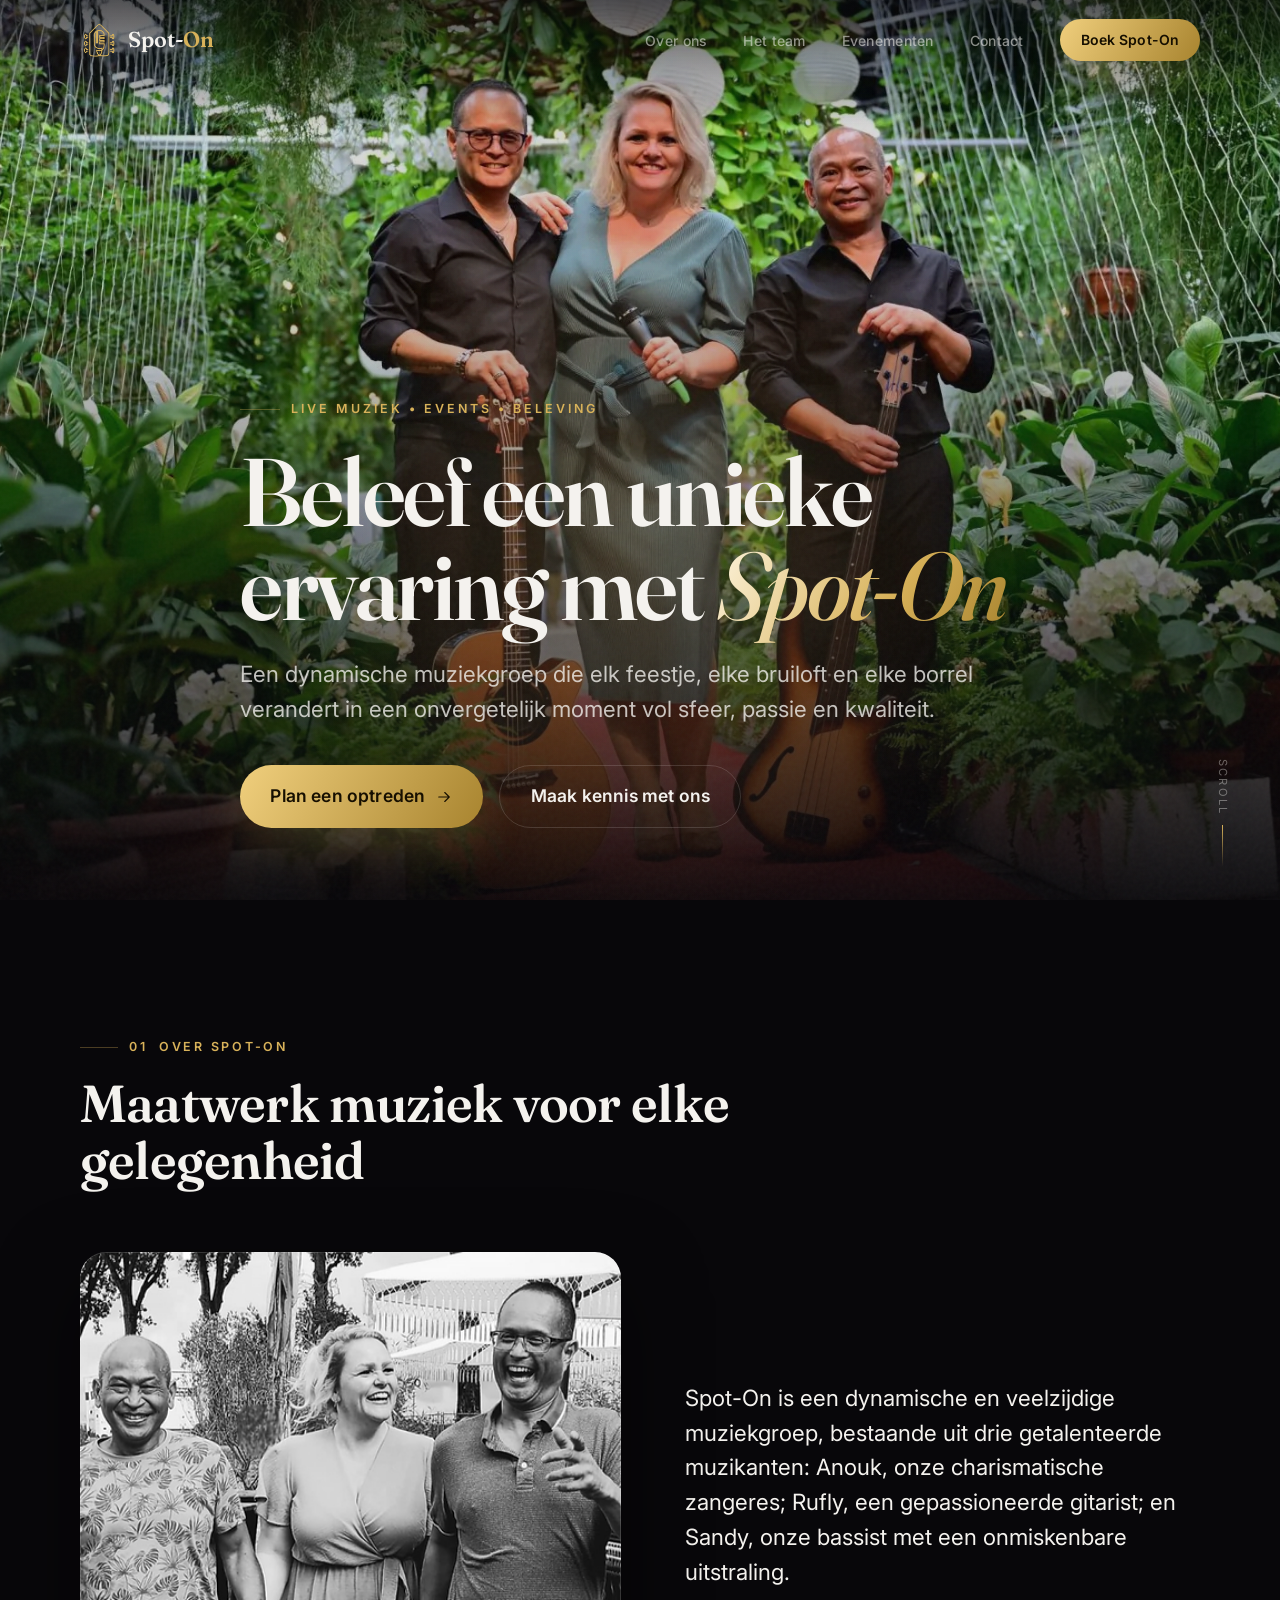
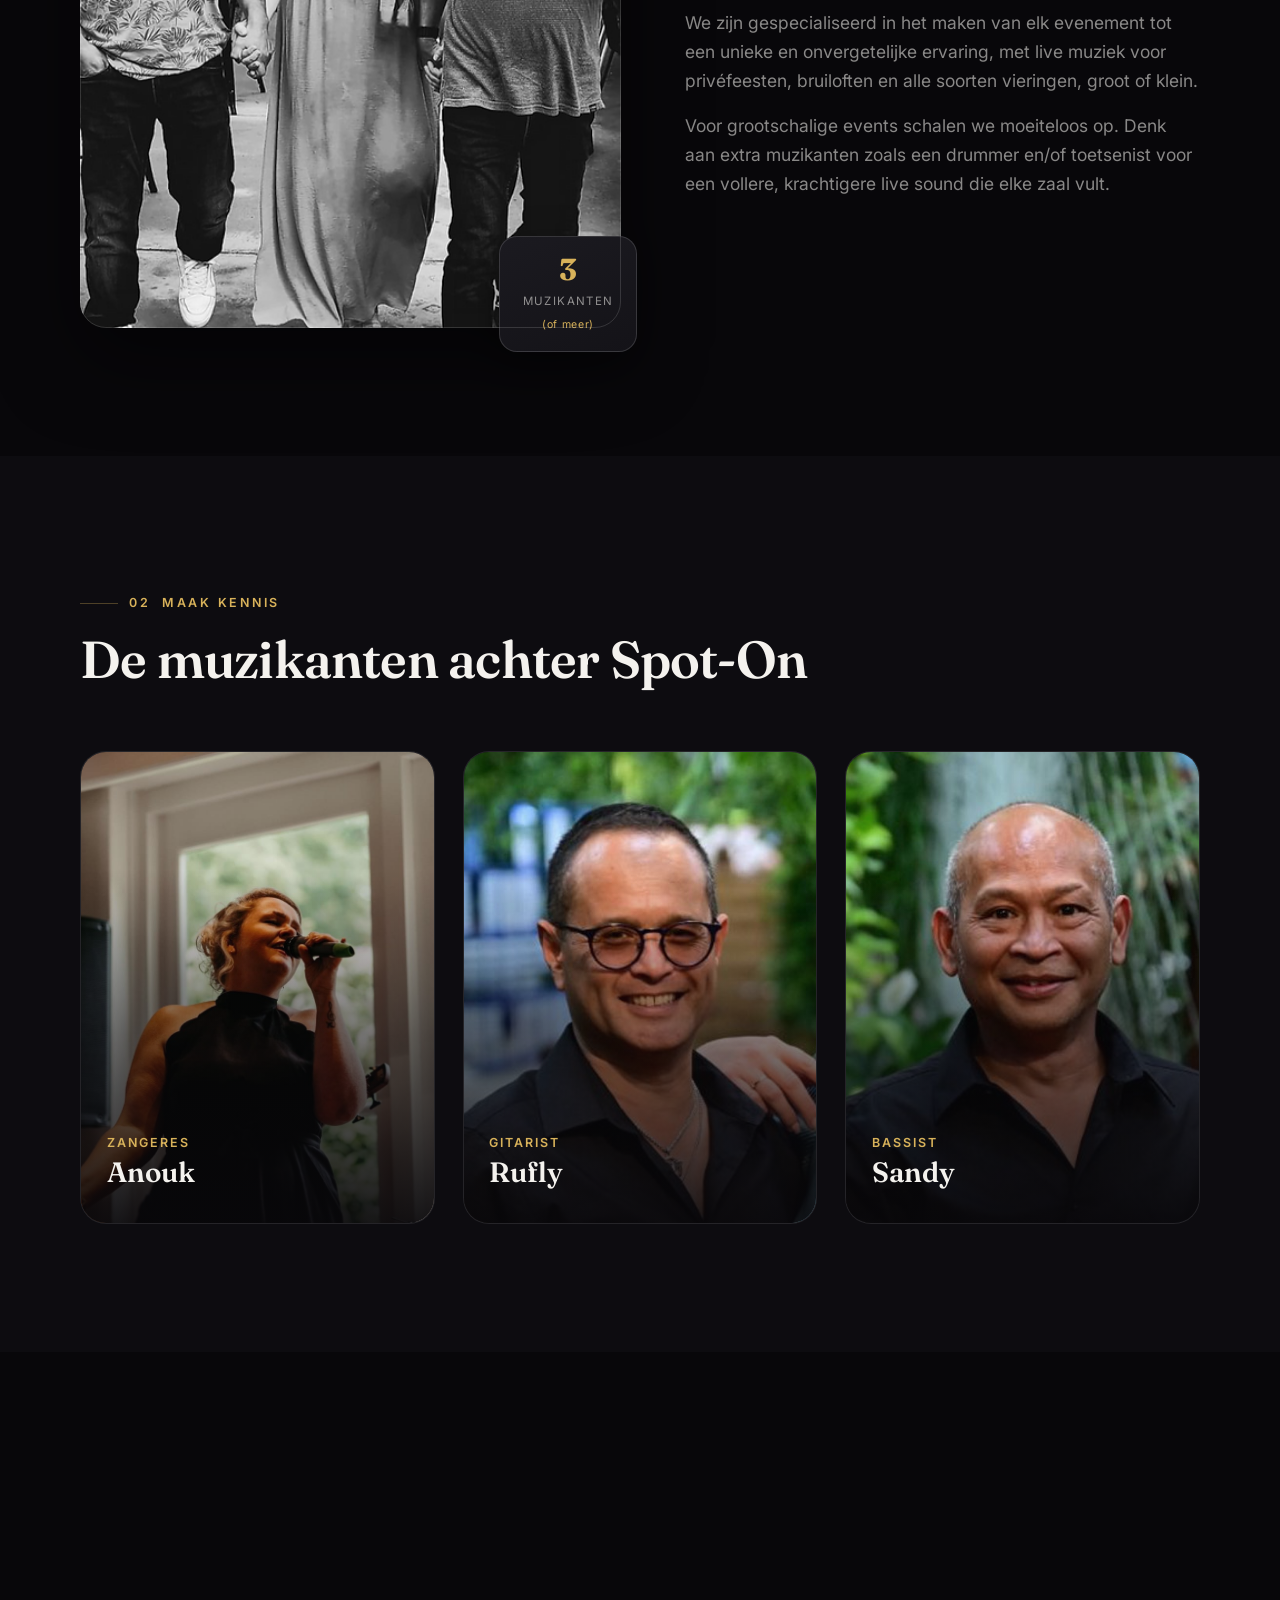
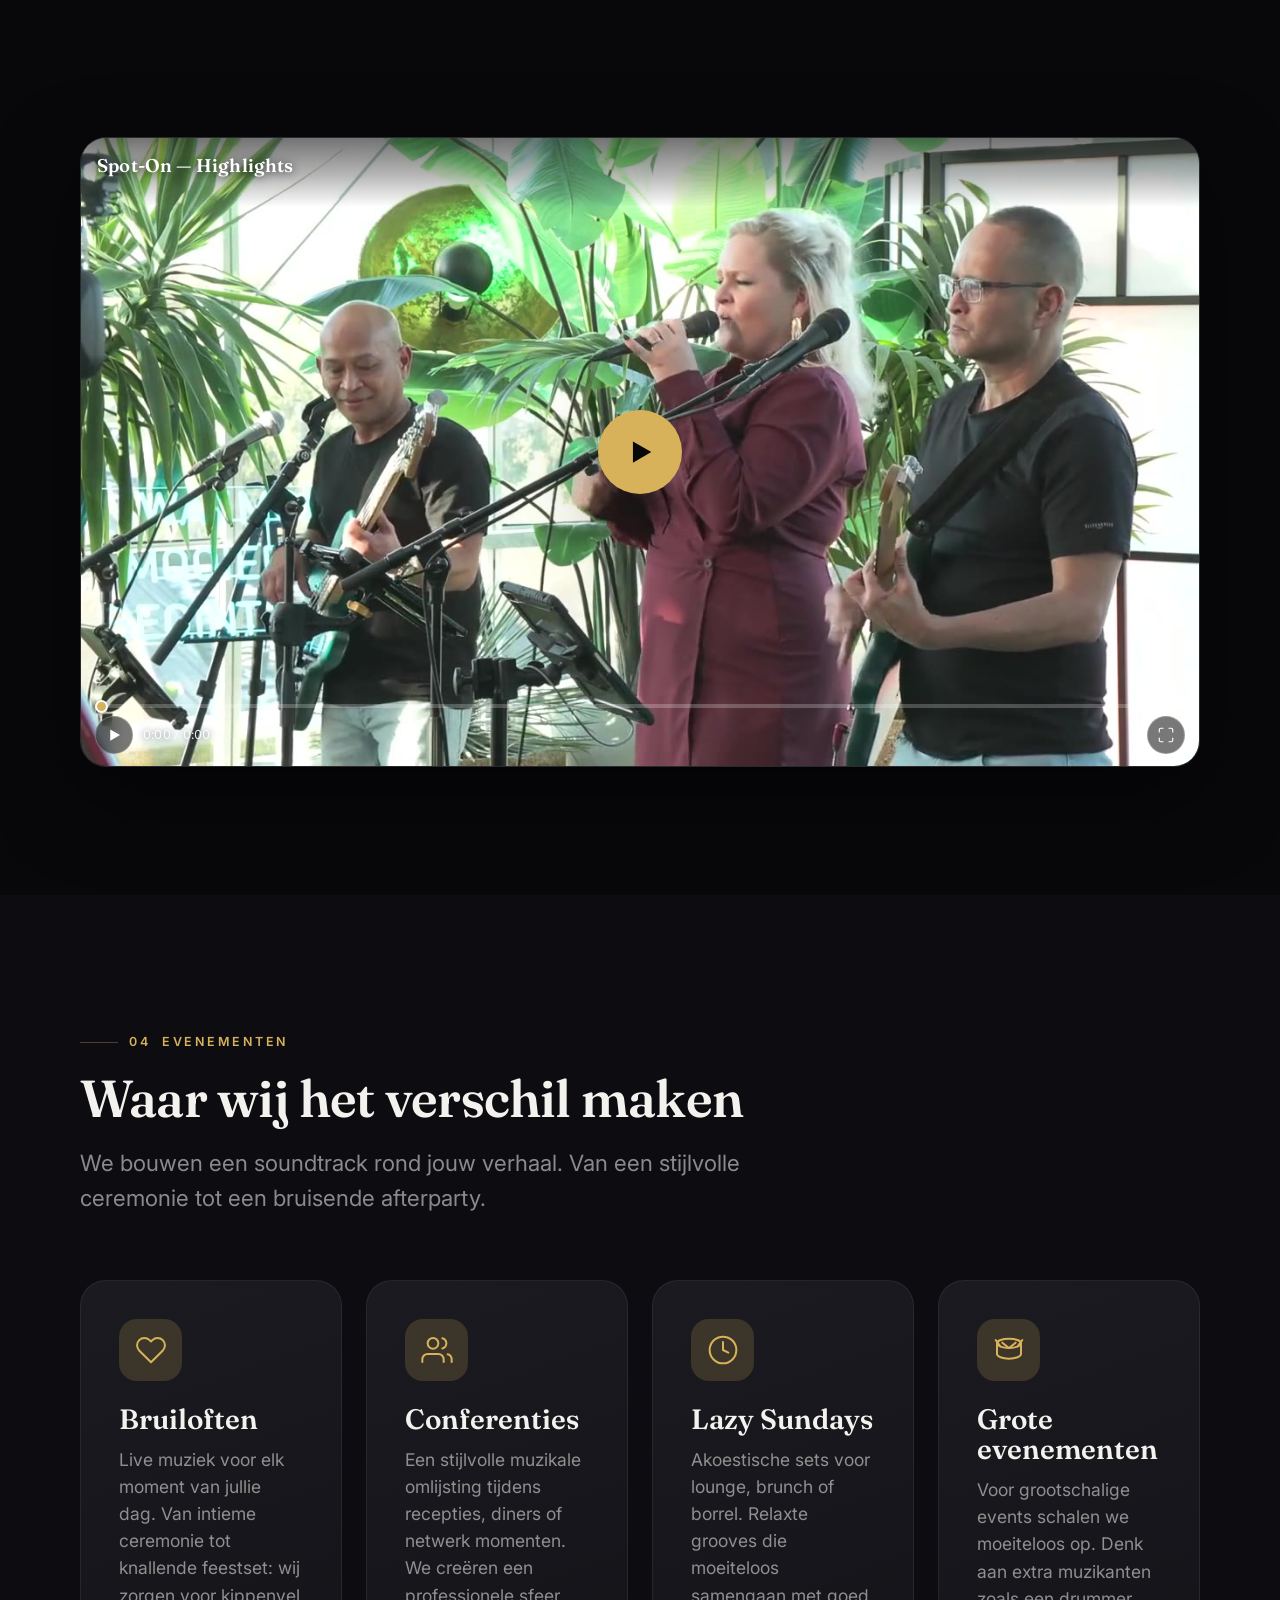
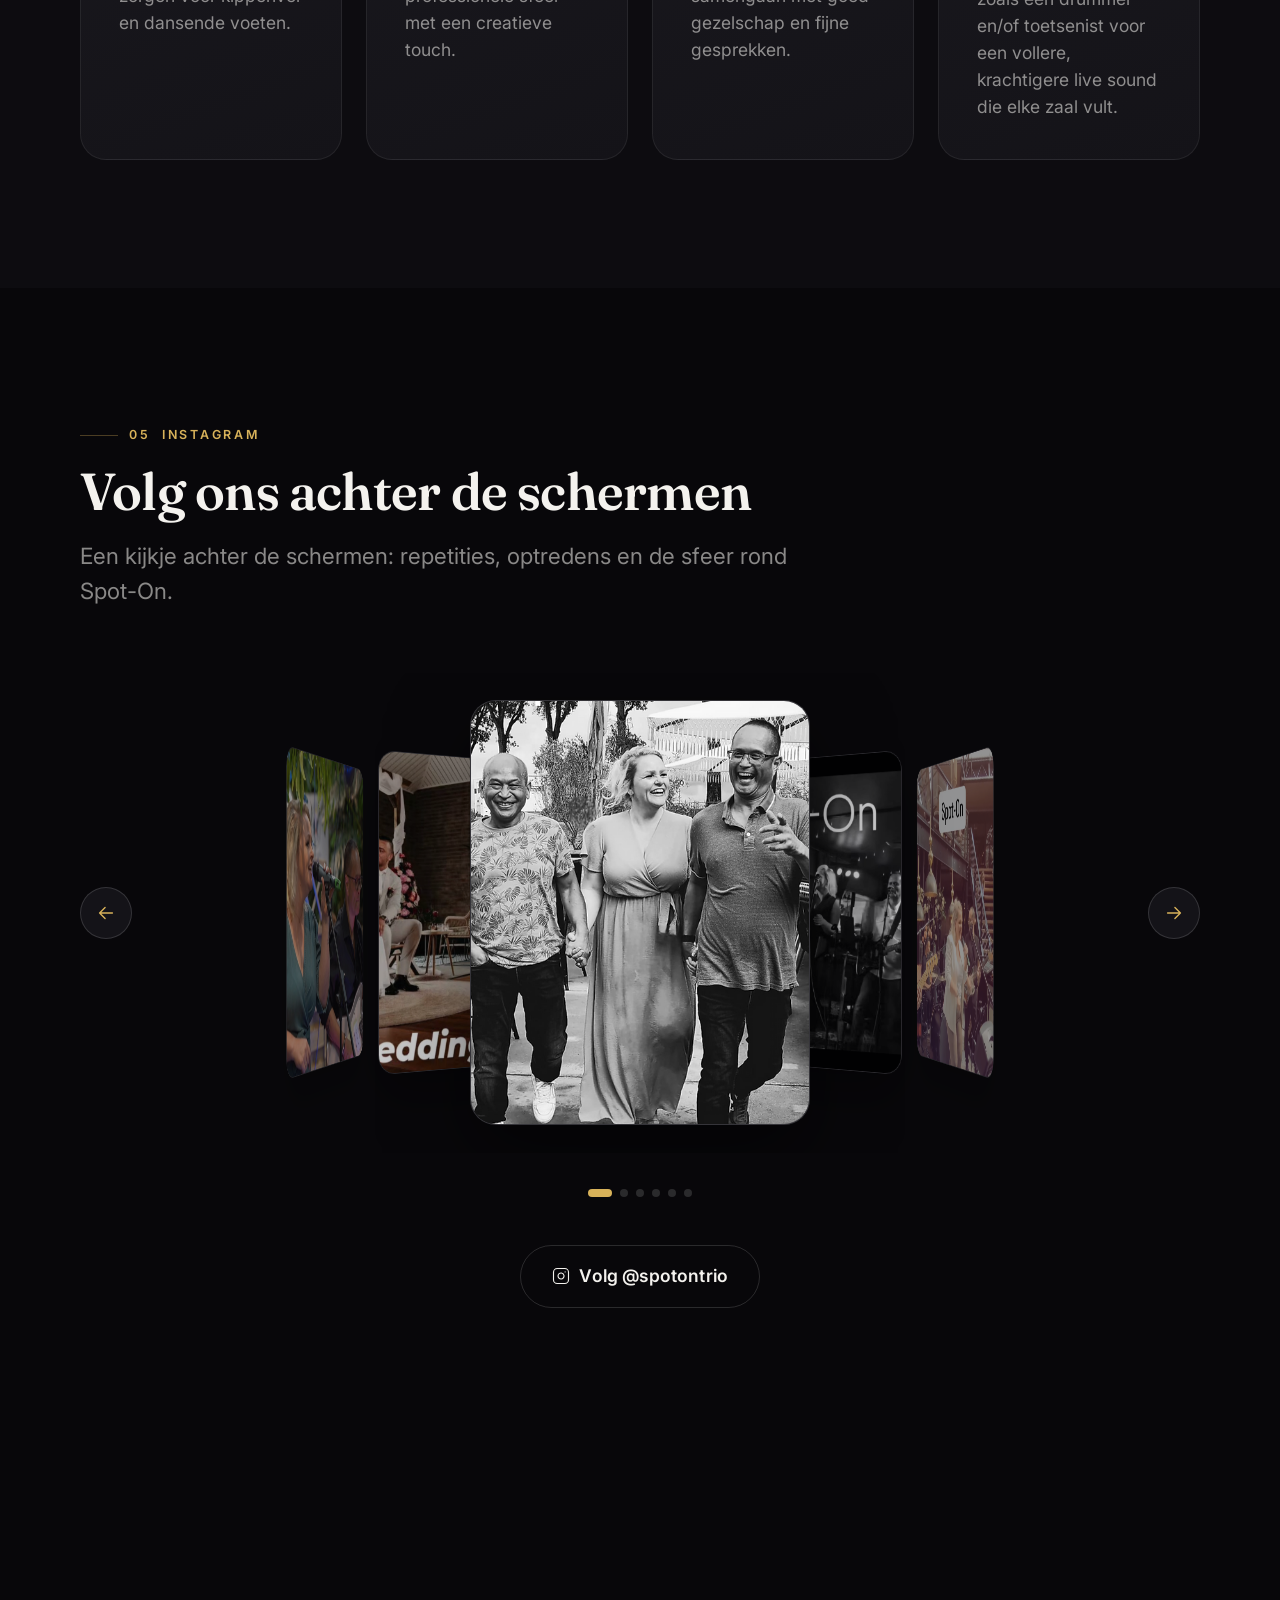
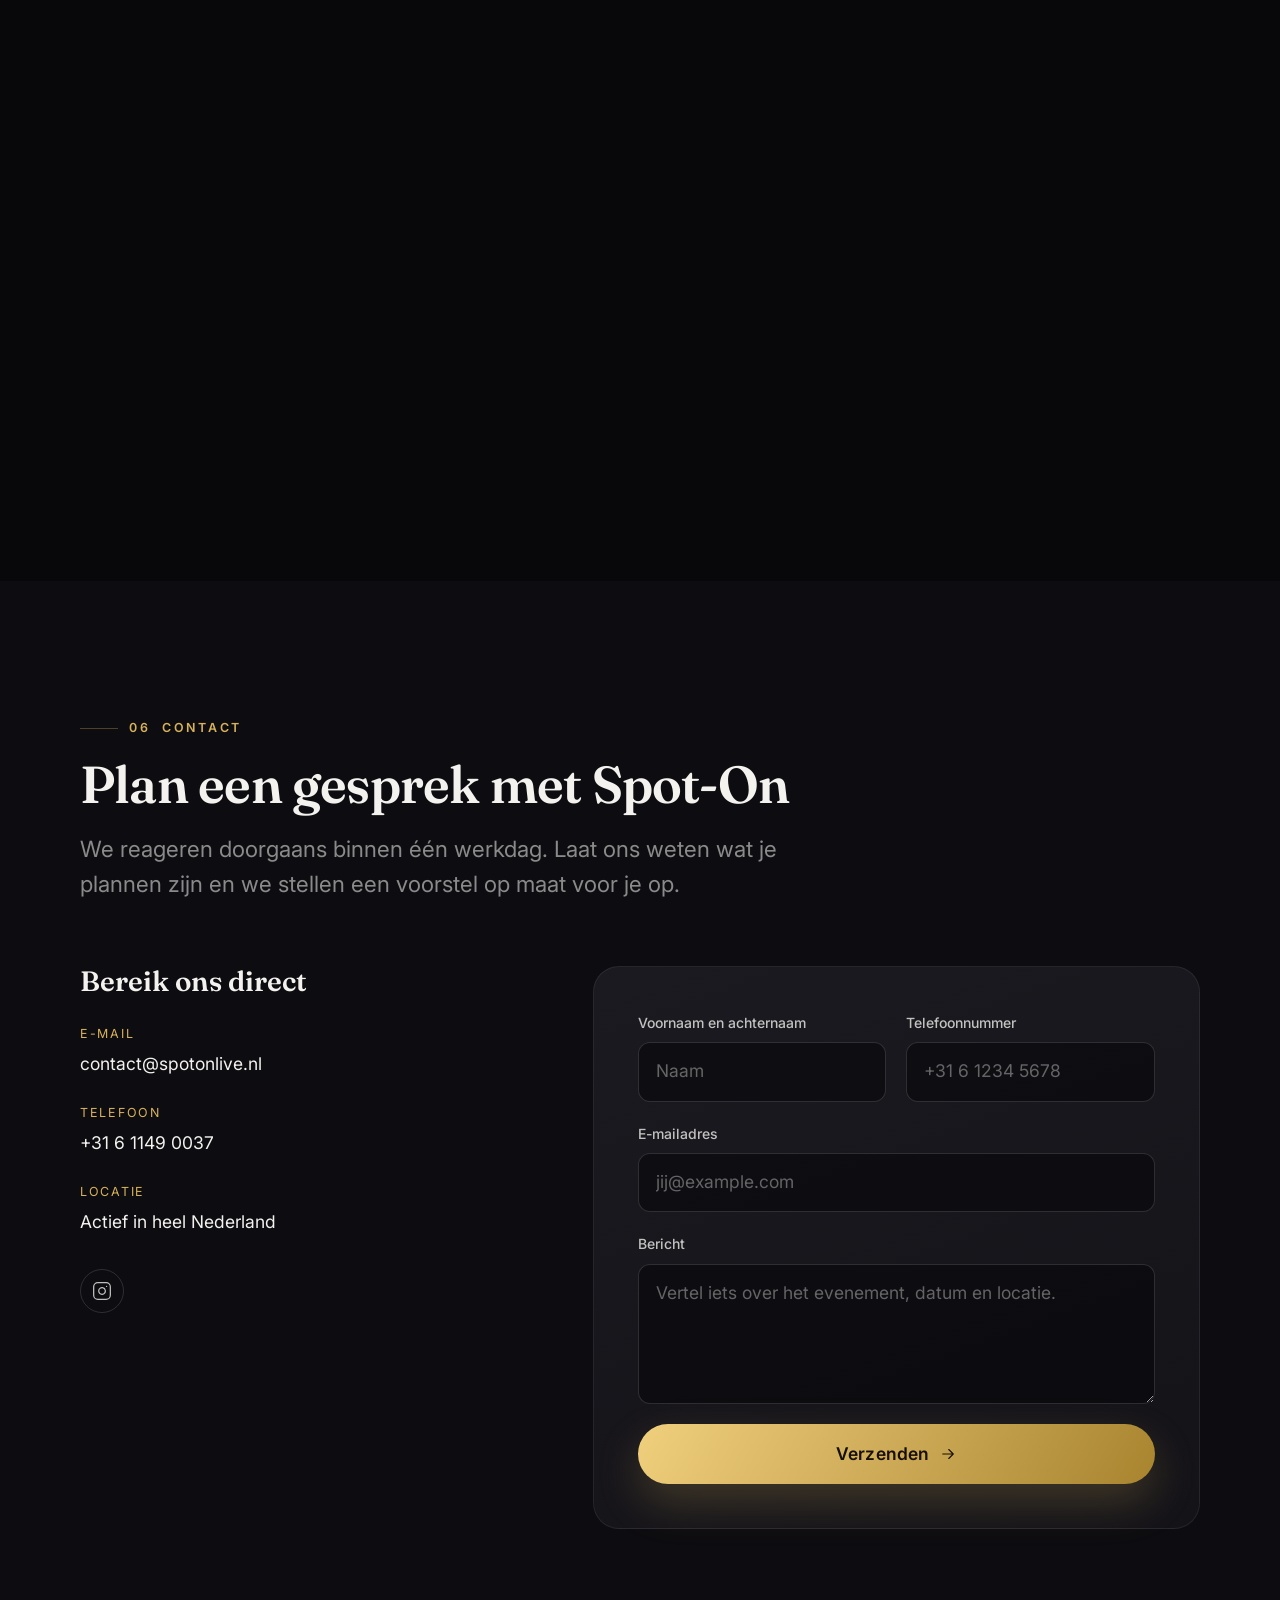
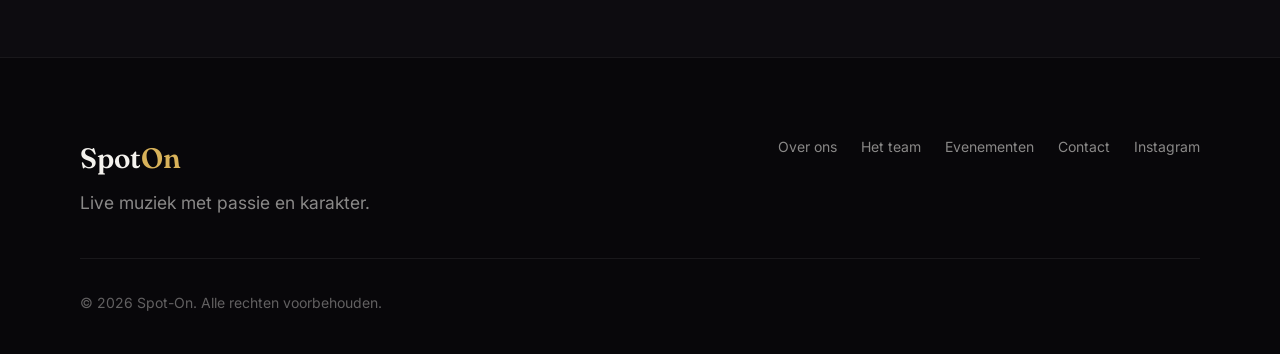
==== commit 0a706c8e: "feat: video highlights unico + email contact@ ofuscado (anti-spam)" ====
--- a/index.html
+++ b/index.html
@@ -93,7 +93,6 @@
           { "@type": "City", "name": "Apeldoorn" },
           { "@type": "City", "name": "Zwolle" }
         ],
-        "email": "info@spotonlive.nl",
         "telephone": "+31611490037",
         "sameAs": ["https://www.instagram.com/spotontrio/"],
         "image": "https://spotonlive.nl/img/hero.jpg",
@@ -113,8 +112,8 @@
       href="https://fonts.googleapis.com/css2?family=Fraunces:ital,opsz,wght@0,9..144,500;0,9..144,600;1,9..144,500&family=Inter:wght@300;400;500;600;700;800&display=swap"
       rel="stylesheet"
     />
-    <script type="module" crossorigin src="/assets/index-DGlurBGW.js"></script>
-    <link rel="stylesheet" crossorigin href="/assets/index-xMOShloP.css">
+    <script type="module" crossorigin src="/assets/index-DbHu2S_T.js"></script>
+    <link rel="stylesheet" crossorigin href="/assets/index-CBdRMmM8.css">
   </head>
   <body>
     <div id="root"></div>
--- a/assets/index-CBdRMmM8.css
+++ b/assets/index-CBdRMmM8.css
@@ -0,0 +1 @@
+:root{--c-bg:#08070a;--c-bg-alt:#0d0c10;--c-surface:#141318;--c-surface-2:#1b1a20;--c-surface-3:#232128;--c-text:#f4f2ee;--c-text-soft:#f4f2eec7;--c-text-muted:#f4f2ee8c;--c-text-faint:#f4f2ee61;--c-accent:#d8b25a;--c-accent-bright:#f0cf7d;--c-accent-deep:#a8842f;--c-accent-glow:#d8b25a2e;--c-accent-line:#d8b25a52;--c-border:#ffffff12;--c-border-strong:#ffffff24;--grad-accent:linear-gradient(120deg, var(--c-accent-bright), var(--c-accent-deep));--grad-text:linear-gradient(120deg, #fff7e3 0%, var(--c-accent) 60%, var(--c-accent-deep) 100%);--grad-surface:linear-gradient(160deg, var(--c-surface-2), var(--c-surface));--font:"Inter", -apple-system, BlinkMacSystemFont, "Segoe UI", sans-serif;--font-display:"Fraunces", "Playfair Display", Georgia, serif;--fs-eyebrow:.78rem;--fs-small:.875rem;--fs-body:clamp(1rem, .96rem + .18vw, 1.0938rem);--fs-lead:clamp(1.15rem, 1.05rem + .5vw, 1.4rem);--fs-h3:clamp(1.35rem, 1.15rem + .9vw, 1.75rem);--fs-h2:clamp(2rem, 1.4rem + 2.6vw, 3.25rem);--fs-h1:clamp(2.85rem, 1.5rem + 6vw, 6rem);--fs-display:clamp(4rem, 2rem + 9vw, 9rem);--space-section:clamp(5rem, 10vw, 10rem);--gutter:clamp(1.25rem, 4vw, 2.5rem);--max-w:1200px;--max-w-narrow:760px;--radius-lg:26px;--radius:18px;--radius-sm:12px;--radius-pill:999px;--shadow:0 30px 80px #00000080;--shadow-sm:0 14px 40px #00000059;--shadow-accent:0 18px 44px #d8b25a38;--ease:cubic-bezier(.22, .61, .36, 1);--ease-out:cubic-bezier(.16, 1, .3, 1);--dur:.4s;--dur-fast:.22s}*,:before,:after{box-sizing:border-box}html{scroll-behavior:smooth;-webkit-text-size-adjust:100%;width:100%;overflow-x:hidden}@media (prefers-reduced-motion:reduce){html{scroll-behavior:auto}*,:before,:after{scroll-behavior:auto!important;transition-duration:.001ms!important;animation-duration:.001ms!important;animation-iteration-count:1!important}}body{background:var(--c-bg);color:var(--c-text);font-family:var(--font);font-size:var(--fs-body);-webkit-font-smoothing:antialiased;-moz-osx-font-smoothing:grayscale;text-rendering:optimizelegibility;margin:0;line-height:1.65;overflow-x:hidden}body:before{content:"";z-index:1;pointer-events:none;opacity:.035;background-image:url("data:image/svg+xml,%3Csvg viewBox='0 0 240 240' xmlns='http://www.w3.org/2000/svg'%3E%3Cfilter id='n'%3E%3CfeTurbulence type='fractalNoise' baseFrequency='0.85' numOctaves='3' stitchTiles='stitch'/%3E%3C/filter%3E%3Crect width='100%25' height='100%25' filter='url(%23n)'/%3E%3C/svg%3E");position:fixed;inset:0}img{max-width:100%;display:block}a{color:inherit;text-decoration:none}h1,h2,h3,h4{margin:0;font-weight:600;line-height:1.08}p{margin:0}:focus-visible{outline:2px solid var(--c-accent);outline-offset:3px;border-radius:4px}::selection{background:var(--c-accent);color:#1a1400}.container{width:100%;max-width:var(--max-w);padding-inline:var(--gutter);z-index:2;margin-inline:auto;position:relative}.section{padding-block:var(--space-section);position:relative}.section--alt{background:var(--c-bg-alt)}.section-head{max-width:var(--max-w-narrow);margin-bottom:clamp(2.5rem,5vw,4.5rem)}.section-head__index{font-size:var(--fs-eyebrow);letter-spacing:.22em;text-transform:uppercase;color:var(--c-accent);align-items:center;gap:.7rem;margin-bottom:1.1rem;font-weight:600;display:inline-flex}.section-head__index:before{content:"";background:var(--c-accent-line);width:38px;height:1px}.section-head__title{font-family:var(--font-display);font-size:var(--fs-h2);letter-spacing:-.015em;font-weight:600}.section-head__desc{color:var(--c-text-muted);font-size:var(--fs-lead);max-width:58ch;margin-top:1.25rem;line-height:1.55}.text-accent{color:var(--c-accent)}.text-gradient{background:var(--grad-text);color:#0000;-webkit-background-clip:text;background-clip:text}.btn{--btn-pad-x:1.9rem;padding:1rem var(--btn-pad-x);font:inherit;letter-spacing:.01em;border-radius:var(--radius-pill);cursor:pointer;isolation:isolate;transition:transform var(--dur) var(--ease), box-shadow var(--dur) var(--ease), color var(--dur) var(--ease), border-color var(--dur) var(--ease);border:0;justify-content:center;align-items:center;gap:.6rem;font-weight:600;display:inline-flex;position:relative}.btn--primary{background:var(--grad-accent);color:#160f00;box-shadow:var(--shadow-accent)}.btn--primary:hover{transform:translateY(-3px);box-shadow:0 22px 50px #d8b25a57}.btn--ghost{color:var(--c-text);border:1px solid var(--c-border-strong);background:0 0}.btn--ghost:hover{border-color:var(--c-accent);color:var(--c-accent);transform:translateY(-3px)}.btn--full{width:100%}.btn__arrow{transition:transform var(--dur) var(--ease)}.btn:hover .btn__arrow{transform:translate(4px)}.header{z-index:100;transition:background var(--dur) var(--ease), border-color var(--dur) var(--ease), backdrop-filter var(--dur) var(--ease);border-bottom:1px solid #0000;position:fixed;inset:0 0 auto}.header:before{content:"";pointer-events:none;opacity:1;height:160%;transition:opacity var(--dur) var(--ease);background:linear-gradient(#08070aa6,#0000);position:absolute;inset:0 0 auto}.header.is-scrolled:before{opacity:0}.header.is-scrolled{-webkit-backdrop-filter:blur(16px)saturate(140%);backdrop-filter:blur(16px)saturate(140%);border-bottom-color:var(--c-border);background:#08070ab3}.nav{z-index:1;justify-content:space-between;align-items:center;min-height:80px;display:flex;position:relative}.header.is-scrolled .nav{min-height:66px}.nav__brand{font-family:var(--font-display);letter-spacing:-.01em;align-items:center;gap:.65rem;font-size:1.35rem;font-weight:600;display:inline-flex}.nav__logo{background-color:var(--c-accent);width:38px;height:38px;transition:background-color var(--dur) var(--ease), transform var(--dur) var(--ease);-webkit-mask:url(/logo_negro.png) 50%/contain no-repeat;mask:url(/logo_negro.png) 50%/contain no-repeat}.nav__brand:hover .nav__logo{background-color:var(--c-accent-bright);transform:rotate(-4deg)scale(1.05)}.nav__wordmark em{color:var(--c-accent);font-style:normal}.nav__menu{align-items:center;gap:2.25rem;margin:0;padding:0;list-style:none;display:flex}.nav__link{font-size:var(--fs-small);letter-spacing:.02em;color:var(--c-text-muted);transition:color var(--dur) var(--ease);font-weight:500;position:relative}.nav__link:after{content:"";background:var(--c-accent);transform-origin:100%;width:100%;height:1.5px;transition:transform var(--dur) var(--ease);position:absolute;bottom:-6px;left:0;transform:scaleX(0)}.nav__link:hover{color:var(--c-text)}.nav__link:hover:after{transform-origin:0;transform:scaleX(1)}.nav__cta{font-size:var(--fs-small);padding:.6rem 1.3rem}.nav__toggle{cursor:pointer;background:0 0;border:0;width:46px;height:46px;display:none;position:relative}.nav__hamburger,.nav__hamburger:before,.nav__hamburger:after{content:"";background:var(--c-text);width:24px;height:2px;transition:transform var(--dur) var(--ease), opacity var(--dur-fast) var(--ease);border-radius:2px;position:absolute;left:11px}.nav__hamburger{top:22px}.nav__hamburger:before{top:-7px}.nav__hamburger:after{top:7px}.nav__toggle[aria-expanded=true] .nav__hamburger{background:0 0}.nav__toggle[aria-expanded=true] .nav__hamburger:before{top:0;transform:rotate(45deg)}.nav__toggle[aria-expanded=true] .nav__hamburger:after{top:0;transform:rotate(-45deg)}@media (width<=820px){.nav__toggle{display:block}.nav__menu{width:min(320px,84vw);padding:2rem var(--gutter);-webkit-backdrop-filter:blur(20px);backdrop-filter:blur(20px);border-left:1px solid var(--c-border);transition:transform var(--dur) var(--ease-out);background:#0d0c10f7;flex-direction:column;justify-content:center;align-items:flex-start;gap:.5rem;position:fixed;inset:0 0 0 auto;transform:translate(100%)}.nav__menu.is-open{transform:translate(0)}.nav__menu li{width:100%}.nav__link{padding:.85rem 0;font-size:1.15rem;display:block}.nav__cta{margin-top:1rem}}.hero{align-items:flex-end;min-height:100svh;padding-bottom:clamp(3rem,8vh,7rem);display:flex;position:relative;overflow:hidden}.hero__bg{will-change:transform;position:absolute;inset:-8% 0 0}.hero__bg:after{content:"";background-image:-webkit-linear-gradient(#08070af5 0%,#08070ab8 18%,#08070a2e 62%,#08070a1f 100%),-webkit-image-set(url(/img/hero.webp) 1x type("image/webp"),url(/img/hero.jpg) 1x type("image/jpeg"));background-image:linear-gradient(#08070a1f 0%,#08070a2e 38%,#08070ab8 82%,#08070af5 100%),image-set("/img/hero.webp" 1x type("image/webp"),"/img/hero.jpg" 1x type("image/jpeg"));background-position:50% 22%;background-size:cover;position:absolute;inset:0}.hero__glow{background:radial-gradient(circle, var(--c-accent-glow), transparent 62%);pointer-events:none;width:70vw;max-width:900px;height:70vw;max-height:900px;position:absolute;top:10%;left:50%;transform:translate(-50%)}.hero__content{max-width:880px;position:relative}.hero__eyebrow{font-size:var(--fs-eyebrow);letter-spacing:.24em;text-transform:uppercase;color:var(--c-accent);align-items:center;gap:.7rem;margin-bottom:1.5rem;font-weight:600;display:inline-flex}.hero__eyebrow:before{content:"";background:var(--c-accent-line);width:40px;height:1px}.hero__title{font-family:var(--font-display);font-size:var(--fs-h1);letter-spacing:-.025em;margin-bottom:1.6rem;font-weight:600;line-height:.98}.hero__title em{font-style:italic;font-weight:500}.hero__subtitle{font-size:var(--fs-lead);color:var(--c-text-soft);max-width:56ch;margin-bottom:2.4rem;line-height:1.55}.hero__actions{flex-wrap:wrap;gap:1rem;display:flex}.hero__scroll{letter-spacing:.2em;text-transform:uppercase;color:var(--c-text-faint);z-index:2;flex-direction:column;align-items:center;gap:.6rem;font-size:.7rem;display:flex;position:absolute;bottom:1.8rem;left:auto;right:clamp(1rem,4vw,3rem);transform:none}.hero__scroll span:first-child{writing-mode:vertical-rl}@media (width<=720px){.hero__scroll{display:none}}.hero__scroll-line{background:linear-gradient(to bottom, var(--c-accent), transparent);width:1px;height:46px}.about{grid-template-columns:1fr;align-items:center;gap:clamp(2rem,5vw,4.5rem);display:grid}@media (width>=880px){.about{grid-template-columns:1.05fr 1fr}}.about__media{position:relative}.about__media img{border-radius:var(--radius-lg);width:100%;box-shadow:var(--shadow);aspect-ratio:4/5;object-fit:cover;object-position:center top}.about__media:after{content:"";border-radius:var(--radius-lg);border:1px solid var(--c-border-strong);pointer-events:none;position:absolute;inset:0}.about__badge{background:var(--grad-surface);border:1px solid var(--c-border-strong);border-radius:var(--radius);box-shadow:var(--shadow-sm);text-align:center;padding:1.1rem 1.4rem;position:absolute;bottom:-1.5rem;right:-1rem}.about__badge strong{font-family:var(--font-display);color:var(--c-accent);font-size:1.9rem;line-height:1;display:block}.about__badge span{letter-spacing:.12em;text-transform:uppercase;color:var(--c-text-muted);font-size:.72rem}.about__badge small{letter-spacing:.06em;color:var(--c-accent);margin-top:.15rem;font-size:.66rem;display:block}.about__lead{font-size:var(--fs-lead);color:var(--c-text);margin-bottom:1.25rem;line-height:1.55}.about__text p+p{margin-top:1rem}.about__text p:not(.about__lead){color:var(--c-text-muted)}.team__grid{grid-template-columns:1fr;gap:clamp(1.25rem,2.5vw,1.75rem);display:grid}@media (width>=720px){.team__grid{grid-template-columns:repeat(3,1fr)}}.card{border-radius:var(--radius-lg);border:1px solid var(--c-border);background:var(--c-surface);transition:transform .5s var(--ease), border-color var(--dur) var(--ease), box-shadow var(--dur) var(--ease), opacity var(--dur) var(--ease);position:relative;overflow:hidden}@media (width>=720px){.team__grid:hover .card{opacity:.55;transform:scale(.94)}}.card:hover{opacity:1;z-index:3;border-color:var(--c-accent-line);box-shadow:var(--shadow);transform:translateY(-10px)scale(1.07)}.card__img-wrap{aspect-ratio:3/4;overflow:hidden}.card__img{object-fit:cover;filter:saturate(.92);width:100%;height:100%;transition:transform .8s var(--ease), filter var(--dur) var(--ease)}.card:hover .card__img{filter:saturate(1.08);transform:scale(1.18)}.card__overlay{background:linear-gradient(#0000 25%,#08070a80 60%,#08070aeb 100%);flex-direction:column;justify-content:flex-end;padding:1.6rem;display:flex;position:absolute;inset:0}.card__role{font-size:var(--fs-eyebrow);letter-spacing:.16em;text-transform:uppercase;color:var(--c-accent);font-weight:600}.card__name{font-family:var(--font-display);font-size:var(--fs-h3);margin:.25rem 0 .6rem}.card__bio{color:var(--c-text-soft);font-size:var(--fs-small);opacity:0;max-height:0;transition:max-height .5s var(--ease), opacity var(--dur) var(--ease), margin var(--dur) var(--ease);line-height:1.5;overflow:hidden}.card:hover .card__bio,.card:focus-within .card__bio{opacity:1;max-height:12rem}.video__wrapper{aspect-ratio:16/9;border-radius:var(--radius-lg);box-shadow:var(--shadow);border:1px solid var(--c-border-strong);position:relative;overflow:hidden}.video__player{background:#000;position:absolute;inset:0}.video__player:fullscreen{border-radius:0;width:100vw;height:100vh}.video__embed{position:absolute;inset:0}.video__el{object-fit:cover;background:#000;border:0;width:100%;height:100%;position:absolute;inset:0}.video__surface{cursor:pointer;z-index:2;background:0 0;border:0;place-items:center;display:grid;position:absolute;inset:0}.video__play{width:84px;height:84px;color:var(--c-bg);background:var(--grad-gold,var(--c-accent));box-shadow:var(--shadow);transition:transform var(--dur) var(--ease);border-radius:50%;place-items:center;display:grid}.video__surface:hover .video__play{transform:scale(1.08)}.video__controls{z-index:3;opacity:0;transition:opacity var(--dur) var(--ease), transform var(--dur) var(--ease);gap:.5rem;display:flex;position:absolute;bottom:.9rem;right:.9rem;transform:translateY(6px)}.video__player:hover .video__controls,.video__player:focus-within .video__controls{opacity:1;transform:translateY(0)}.video__topbar{z-index:3;pointer-events:none;background:linear-gradient(#0000008c,#00000047 55%,#0000);align-items:flex-start;min-height:64px;padding:.85rem 1rem 1.6rem;display:flex;position:absolute;inset:0 0 auto}.video__song{font-family:var(--font-display,inherit);letter-spacing:.01em;color:#fff;text-shadow:0 1px 10px #000000bf;font-size:clamp(.95rem,1.6vw,1.15rem);font-weight:600}.video__bar{z-index:4;flex-direction:column;gap:.5rem;padding:.85rem .9rem .7rem;display:flex;position:absolute;inset:auto 0 0}@media (hover:none){.video__bar{opacity:1;transform:translateY(0)}}.video__progress{background:#ffffff38;border-radius:999px;height:4px;position:relative}.video__progress-fill{background:var(--c-accent);pointer-events:none;border-radius:999px;position:absolute;inset:0 auto 0 0}.video__seek{cursor:pointer;appearance:none;background:0 0;width:100%;height:18px;margin:0;position:absolute;inset:-7px 0}.video__seek::-webkit-slider-thumb{appearance:none;background:var(--c-accent);border:2px solid #fff;border-radius:50%;width:13px;height:13px;box-shadow:0 1px 4px #0006}.video__seek::-moz-range-thumb{background:var(--c-accent);border:2px solid #fff;border-radius:50%;width:13px;height:13px}.video__seek:disabled{cursor:default}.video__bar-row{align-items:center;gap:.6rem;display:flex}.video__bar-spacer{flex:1}.video__time{font-variant-numeric:tabular-nums;color:#ffffffeb;letter-spacing:.02em;text-shadow:0 1px 6px #000000b3;font-size:.78rem}.video__time-sep{opacity:.5}.video__btn{-webkit-backdrop-filter:blur(8px);backdrop-filter:blur(8px);color:#fff;cursor:pointer;width:38px;height:38px;transition:background var(--dur) var(--ease), color var(--dur) var(--ease);background:#0a0a0a8c;border:1px solid #ffffff40;border-radius:50%;place-items:center;display:grid}.video__btn:hover{background:var(--c-accent);color:var(--c-bg)}.video__btn:disabled{opacity:.5;cursor:default}@media (width<=600px){.video__topbar{min-height:54px;padding:.55rem .7rem 1.3rem}.video__song{font-size:.85rem}.video__bar{gap:.35rem;padding:.5rem .6rem}.video__bar-row{gap:.45rem}.video__btn{width:32px;height:32px}.video__time{font-size:.7rem}.video__play{width:64px;height:64px}}@media (width<=420px){.video__topbar{min-height:50px;padding:.5rem .6rem 1.2rem}.video__song{font-size:.78rem}.video__bar{padding:.45rem .5rem}.video__btn{width:29px;height:29px}}.vcarousel{justify-content:center;align-items:center;gap:.5rem;margin-top:clamp(1.5rem,4vw,2.5rem);display:flex;position:relative}.vcarousel__stage{perspective:1100px;max-width:100%;height:clamp(150px,30vw,230px);transform-style:preserve-3d;flex:1;position:relative;overflow:hidden}.vcarousel__item{aspect-ratio:16/9;width:clamp(220px,40vw,360px);transform-style:preserve-3d;transition:transform .55s var(--ease), opacity .55s var(--ease);margin-top:calc(clamp(150px,30vw,230px)/-2 + 6px);margin-left:clamp(-180px,-20vw,-110px);position:absolute;top:50%;left:50%}.vcarousel__card{border:1px solid var(--c-border-strong);border-radius:var(--radius-md,14px);cursor:pointer;width:100%;height:100%;box-shadow:var(--shadow);background:#000;padding:0;display:block;position:relative;overflow:hidden}.vcarousel__card img{object-fit:cover;width:100%;height:100%;display:block}.vcarousel__card.is-active{border-color:var(--c-accent-line,var(--c-accent));box-shadow:0 0 0 2px var(--c-accent), var(--shadow)}.vcarousel__overlay{width:48px;height:48px;color:var(--c-bg);background:var(--grad-gold,var(--c-accent));opacity:0;transition:opacity var(--dur) var(--ease), transform var(--dur) var(--ease);border-radius:50%;place-items:center;display:grid;position:absolute;top:50%;left:50%;transform:translate(-50%,-50%)scale(.9)}.vcarousel__card:hover .vcarousel__overlay,.vcarousel__card.is-active .vcarousel__overlay{opacity:1;transform:translate(-50%,-50%)scale(1)}.vcarousel__title{color:#fff;text-align:left;background:linear-gradient(#05050800 0%,#050508e6 100%);padding:1.2rem .7rem .55rem;font-size:.82rem;font-weight:600;line-height:1.2;position:absolute;inset:auto 0 0}.vcarousel__nav{border:1px solid var(--c-border-strong);background:var(--c-surface);width:44px;height:44px;color:var(--c-text);cursor:pointer;z-index:5;transition:background var(--dur) var(--ease), color var(--dur) var(--ease);border-radius:50%;flex:none;place-items:center;display:grid}.vcarousel__nav:hover{background:var(--c-accent);color:var(--c-bg)}.vcarousel__nav--prev svg{transform:rotate(180deg)}.vcarousel__dots{justify-content:center;gap:.5rem;margin-top:1.2rem;display:flex}.vcarousel__dot{background:var(--c-border-strong);cursor:pointer;width:9px;height:9px;transition:background var(--dur) var(--ease), transform var(--dur) var(--ease);border:0;border-radius:50%;padding:0}.vcarousel__dot.is-active{background:var(--c-accent);transform:scale(1.3)}@media (width<=600px){.vcarousel__nav{width:38px;height:38px}}.events__grid{grid-template-columns:1fr;gap:clamp(1rem,2vw,1.5rem);display:grid}@media (width>=560px){.events__grid{grid-template-columns:repeat(2,1fr)}}@media (width>=980px){.events__grid{grid-template-columns:repeat(4,1fr)}}.event-card{background:var(--grad-surface);border:1px solid var(--c-border);border-radius:var(--radius-lg);transition:transform .5s var(--ease), border-color var(--dur) var(--ease), box-shadow var(--dur) var(--ease), opacity var(--dur) var(--ease);padding:clamp(1.75rem,3vw,2.5rem);position:relative;overflow:hidden}.event-card:before{content:"";background:var(--grad-accent);transform-origin:0;height:2px;transition:transform var(--dur) var(--ease);position:absolute;inset:0 0 auto;transform:scaleX(0)}@media (width>=720px){.events__grid:hover .event-card{opacity:.55;transform:scale(.94)}}.event-card:hover{opacity:1;z-index:3;border-color:var(--c-accent-line);box-shadow:var(--shadow);transform:translateY(-8px)scale(1.07)}.event-card:hover:before{transform:scaleX(1)}.event-card:hover .event-card__icon{background:var(--c-accent);color:var(--c-bg);transform:scale(1.12)rotate(-4deg)}.event-card__icon{border-radius:var(--radius);background:var(--c-accent-glow);color:var(--c-accent);transition:transform var(--dur) var(--ease), background var(--dur) var(--ease), color var(--dur) var(--ease);margin-bottom:1.4rem;padding:.95rem;display:inline-flex}.event-card__title{font-family:var(--font-display);font-size:var(--fs-h3);margin-bottom:.75rem}.event-card p{color:var(--c-text-muted);line-height:1.55}.coverflow{justify-content:center;align-items:center;gap:clamp(.5rem,2vw,1.5rem);display:flex}.coverflow__stage{perspective:1500px;width:100%;max-width:100%;height:clamp(320px,48vw,480px);transform-style:preserve-3d;flex:auto;justify-content:center;align-items:center;display:flex;position:relative;overflow:hidden}.coverflow__item{aspect-ratio:4/5;width:clamp(220px,30vw,340px);transform-style:preserve-3d;transition:transform .6s var(--ease), opacity .6s var(--ease);will-change:transform, opacity;position:absolute}.coverflow__card{border:1px solid var(--c-border-strong);border-radius:var(--radius-lg);background:var(--c-surface);width:100%;height:100%;box-shadow:var(--shadow);cursor:pointer;padding:0;display:block;position:relative;overflow:hidden}.coverflow__item img{object-fit:cover;object-position:center top;filter:saturate(.95);width:100%;height:100%}.coverflow__open{color:#fff;font-size:var(--fs-small);opacity:0;transition:opacity var(--dur) var(--ease);background:linear-gradient(#0000,#08070aeb);justify-content:center;align-items:center;gap:.5rem;padding:1.1rem 1rem 1.2rem;font-weight:500;display:flex;position:absolute;inset:auto 0 0}.coverflow__card:hover .coverflow__open,.coverflow__card:focus-visible .coverflow__open{opacity:1}.coverflow__nav{border-radius:var(--radius-pill);border:1px solid var(--c-border-strong);background:var(--c-surface);width:52px;height:52px;color:var(--c-accent);cursor:pointer;z-index:10;transition:background var(--dur) var(--ease), color var(--dur) var(--ease), border-color var(--dur) var(--ease), transform var(--dur) var(--ease);flex:none;justify-content:center;align-items:center;display:inline-flex}.coverflow__nav:hover{background:var(--c-accent);color:var(--c-bg);border-color:var(--c-accent)}.coverflow__nav--prev{transform:scaleX(-1)}.coverflow__nav--prev:hover{transform:scaleX(-1)scale(1.06)}.coverflow__nav--next:hover{transform:scale(1.06)}.coverflow__dots{justify-content:center;gap:.5rem;margin-top:clamp(1.5rem,3vw,2.25rem);display:flex}.coverflow__dot{border-radius:var(--radius-pill);background:var(--c-border-strong);cursor:pointer;width:8px;height:8px;transition:background var(--dur) var(--ease), width var(--dur) var(--ease);border:0;padding:0}.coverflow__dot.is-active{background:var(--c-accent);width:24px}.insta__cta{text-align:center;margin-top:clamp(2rem,4vw,3rem)}.cta__banner{text-align:center;border-radius:var(--radius-lg);background:var(--grad-surface);border:1px solid var(--c-border-strong);padding:clamp(3rem,8vw,6rem) clamp(1.5rem,5vw,4rem);position:relative;overflow:hidden}.cta__banner:before{content:"";background:radial-gradient(circle, var(--c-accent-glow), transparent 60%);pointer-events:none;width:120%;height:120%;position:absolute;top:-40%;left:50%;transform:translate(-50%)}.cta__inner{max-width:640px;margin-inline:auto;position:relative}.cta__title{font-family:var(--font-display);font-size:var(--fs-h2);margin-bottom:1.1rem}.cta__text{color:var(--c-text-muted);font-size:var(--fs-lead);margin-bottom:2.2rem;line-height:1.55}.contact{grid-template-columns:1fr;gap:clamp(2rem,5vw,4rem);display:grid}@media (width>=880px){.contact{grid-template-columns:.85fr 1.15fr}}.contact__heading{font-family:var(--font-display);font-size:var(--fs-h3);margin-bottom:1.75rem}.contact__list{gap:1.5rem;margin:0 0 2rem;padding:0;list-style:none;display:grid}.contact__label{font-size:var(--fs-eyebrow);letter-spacing:.14em;text-transform:uppercase;color:var(--c-accent);margin-bottom:.35rem;display:block}.contact__list a:hover{color:var(--c-accent)}.contact__socials{gap:.75rem;display:flex}.contact__social{border-radius:var(--radius-pill);border:1px solid var(--c-border-strong);width:44px;height:44px;color:var(--c-text-soft);transition:color var(--dur) var(--ease), border-color var(--dur) var(--ease), transform var(--dur) var(--ease);justify-content:center;align-items:center;display:inline-flex}.contact__social:hover{color:var(--c-accent);border-color:var(--c-accent);transform:translateY(-3px)}.contact__form{background:var(--grad-surface);border:1px solid var(--c-border);border-radius:var(--radius-lg);gap:1.25rem;padding:clamp(1.75rem,4vw,2.75rem);display:grid}.form__row{gap:1.25rem;display:grid}@media (width>=560px){.form__row{grid-template-columns:1fr 1fr}}.form__group{gap:.5rem;display:grid}.form__group label{font-size:var(--fs-small);color:var(--c-text-soft);font-weight:500}.form__group input,.form__group textarea{width:100%;font:inherit;color:var(--c-text);border:1px solid var(--c-border-strong);border-radius:var(--radius-sm);transition:border-color var(--dur) var(--ease), box-shadow var(--dur) var(--ease), background var(--dur) var(--ease);background:#08070a99;padding:.9rem 1.05rem}.form__group input::placeholder,.form__group textarea::placeholder{color:var(--c-text-faint)}.form__group textarea{resize:vertical;min-height:140px}.form__group input:focus,.form__group textarea:focus{border-color:var(--c-accent);box-shadow:0 0 0 3px var(--c-accent-glow);background:#08070ad9;outline:none}.recaptcha{min-height:78px}.form__feedback{border-radius:var(--radius-sm);font-size:var(--fs-small);border:1px solid #0000;margin:0;padding:.85rem 1.05rem;line-height:1.45}.form__feedback--ok{color:#cdeed4;background:#46aa641f;border-color:#46aa6466}.form__feedback--error{color:#f3c9c2;background:#c8503c1f;border-color:#c8503c66}.footer{z-index:2;border-top:1px solid var(--c-border);padding-block:clamp(3rem,6vw,5rem) 2.5rem;position:relative}.footer__top{border-bottom:1px solid var(--c-border);flex-wrap:wrap;justify-content:space-between;align-items:flex-start;gap:2rem;padding-bottom:2.5rem;display:flex}.footer__brand{font-family:var(--font-display);margin-bottom:.5rem;font-size:1.75rem;font-weight:600}.footer__brand em{color:var(--c-accent);font-style:normal}.footer__tagline{color:var(--c-text-muted);max-width:28ch}.footer__nav{flex-wrap:wrap;gap:1.5rem;display:flex}.footer__nav a{color:var(--c-text-muted);font-size:var(--fs-small);transition:color var(--dur) var(--ease)}.footer__nav a:hover{color:var(--c-accent)}.footer__bottom{flex-wrap:wrap;justify-content:space-between;align-items:center;gap:.75rem;padding-top:2rem;display:flex}.footer__copy{font-size:var(--fs-small);color:var(--c-text-faint)}
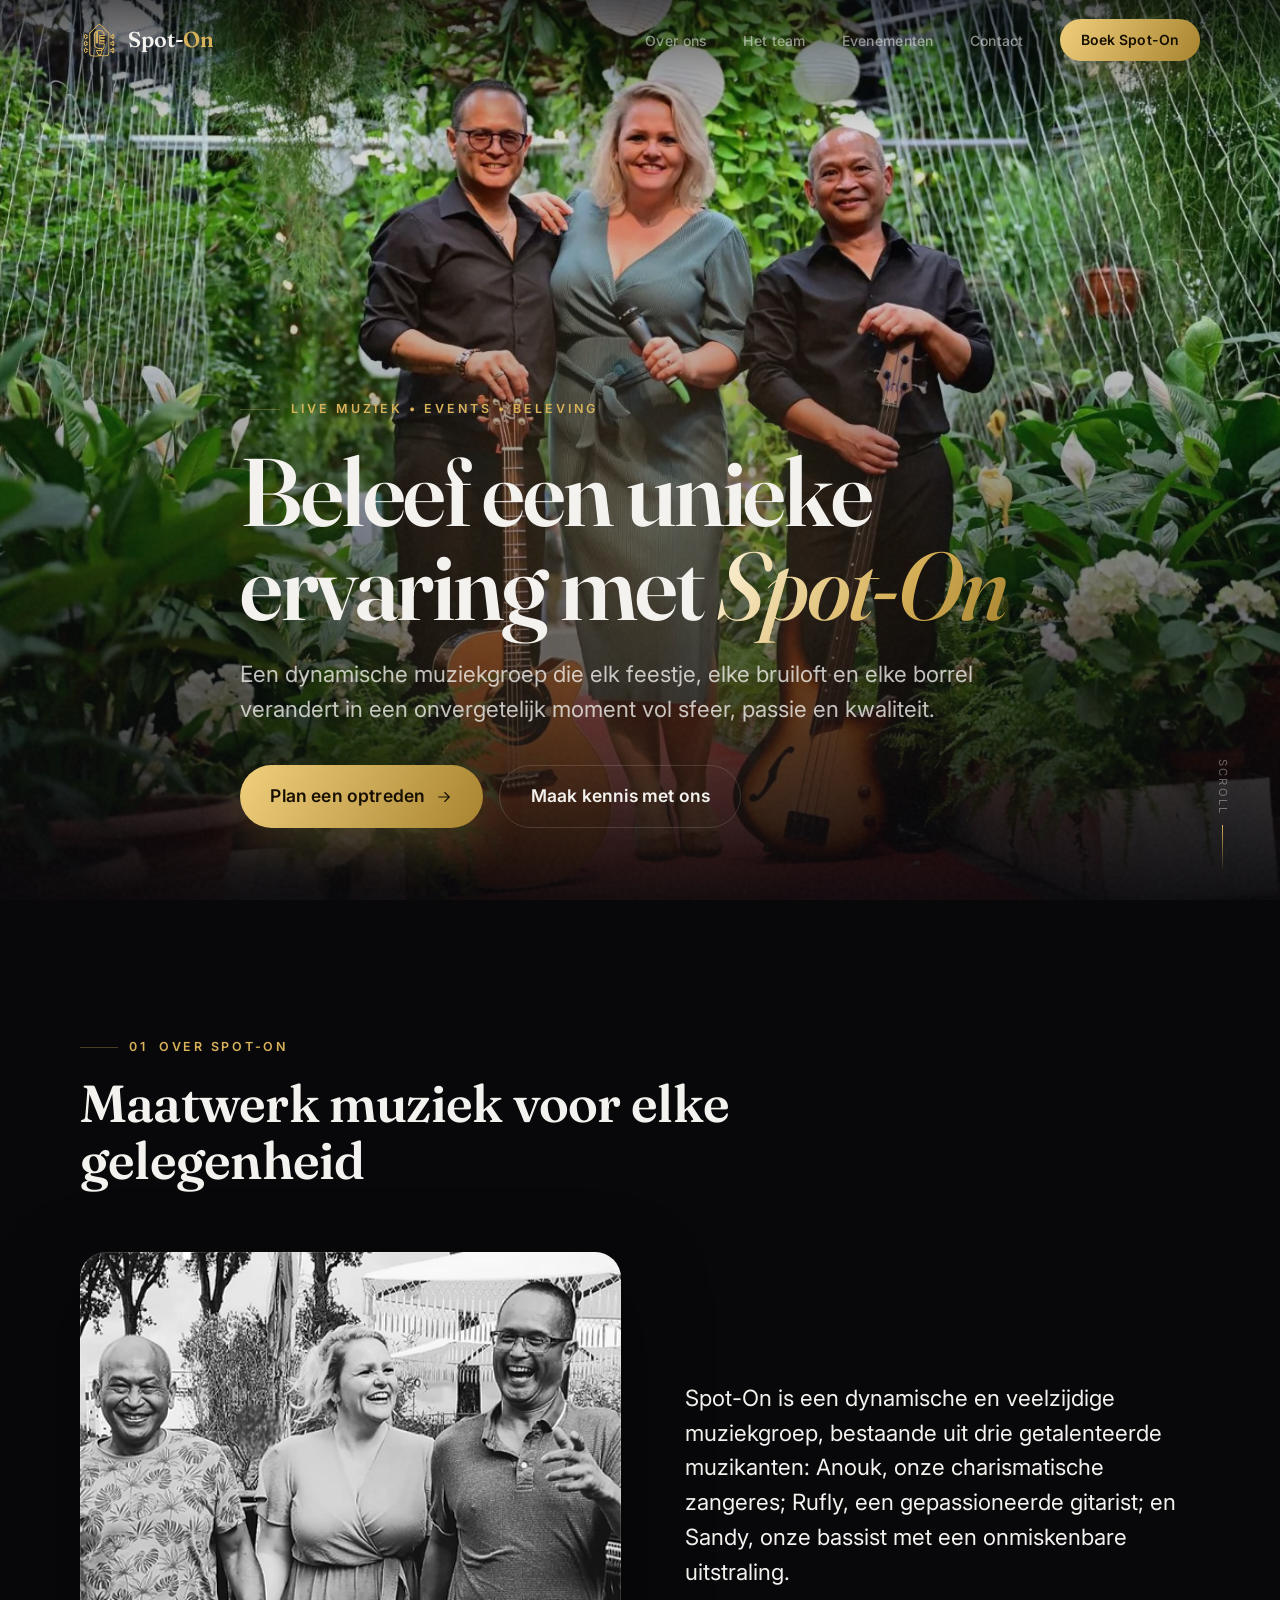
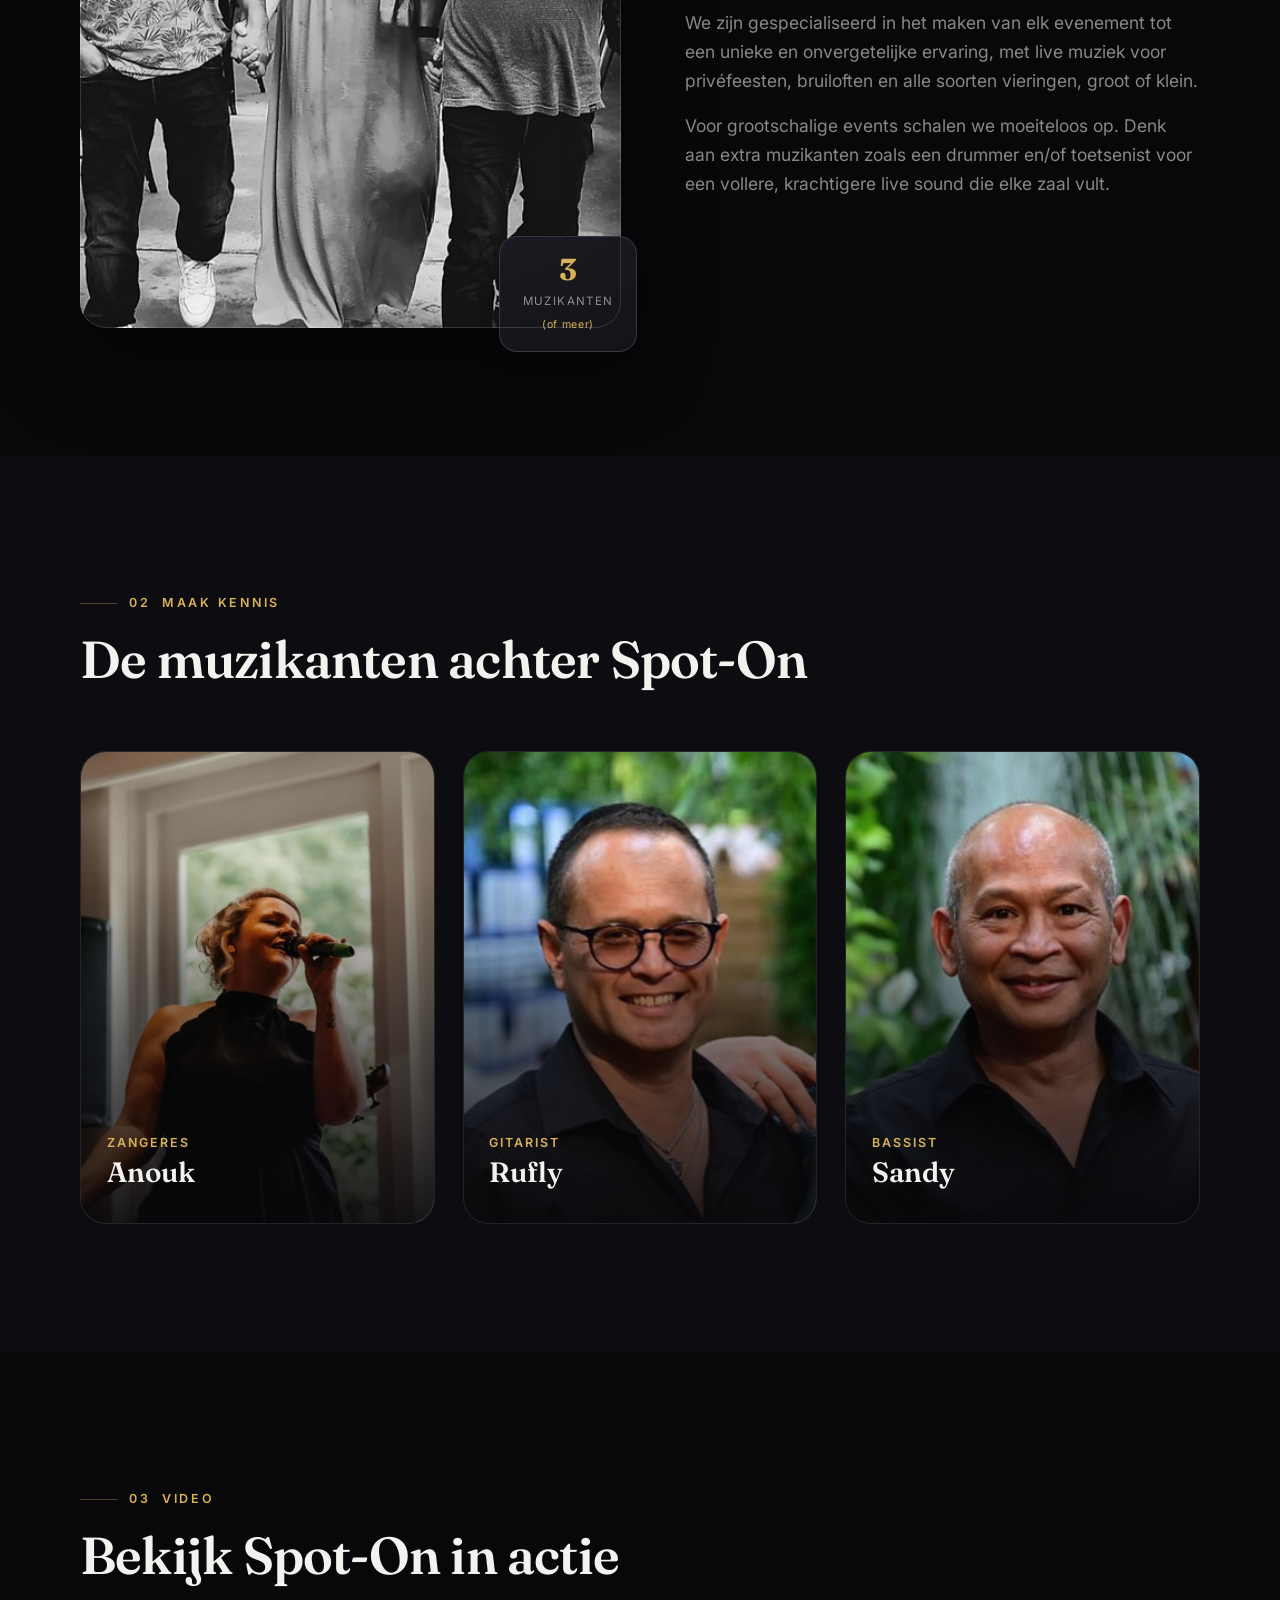
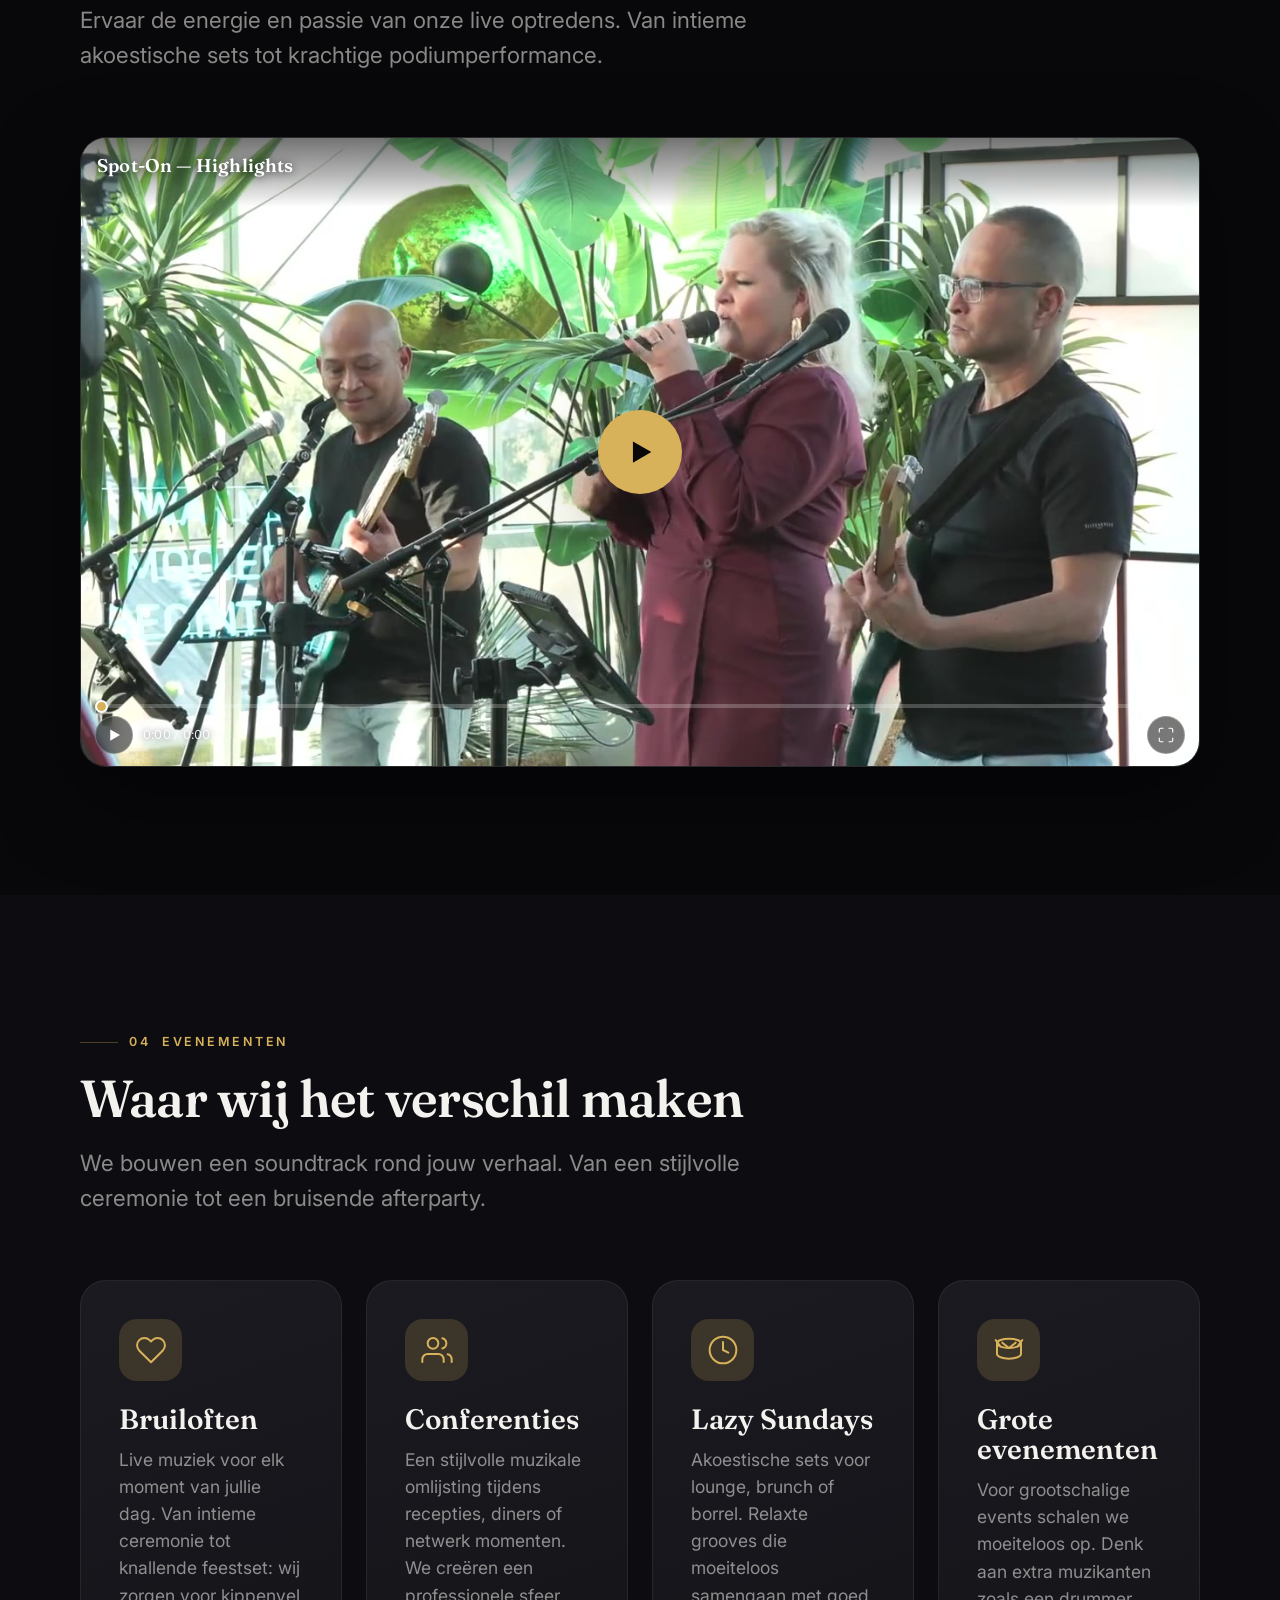
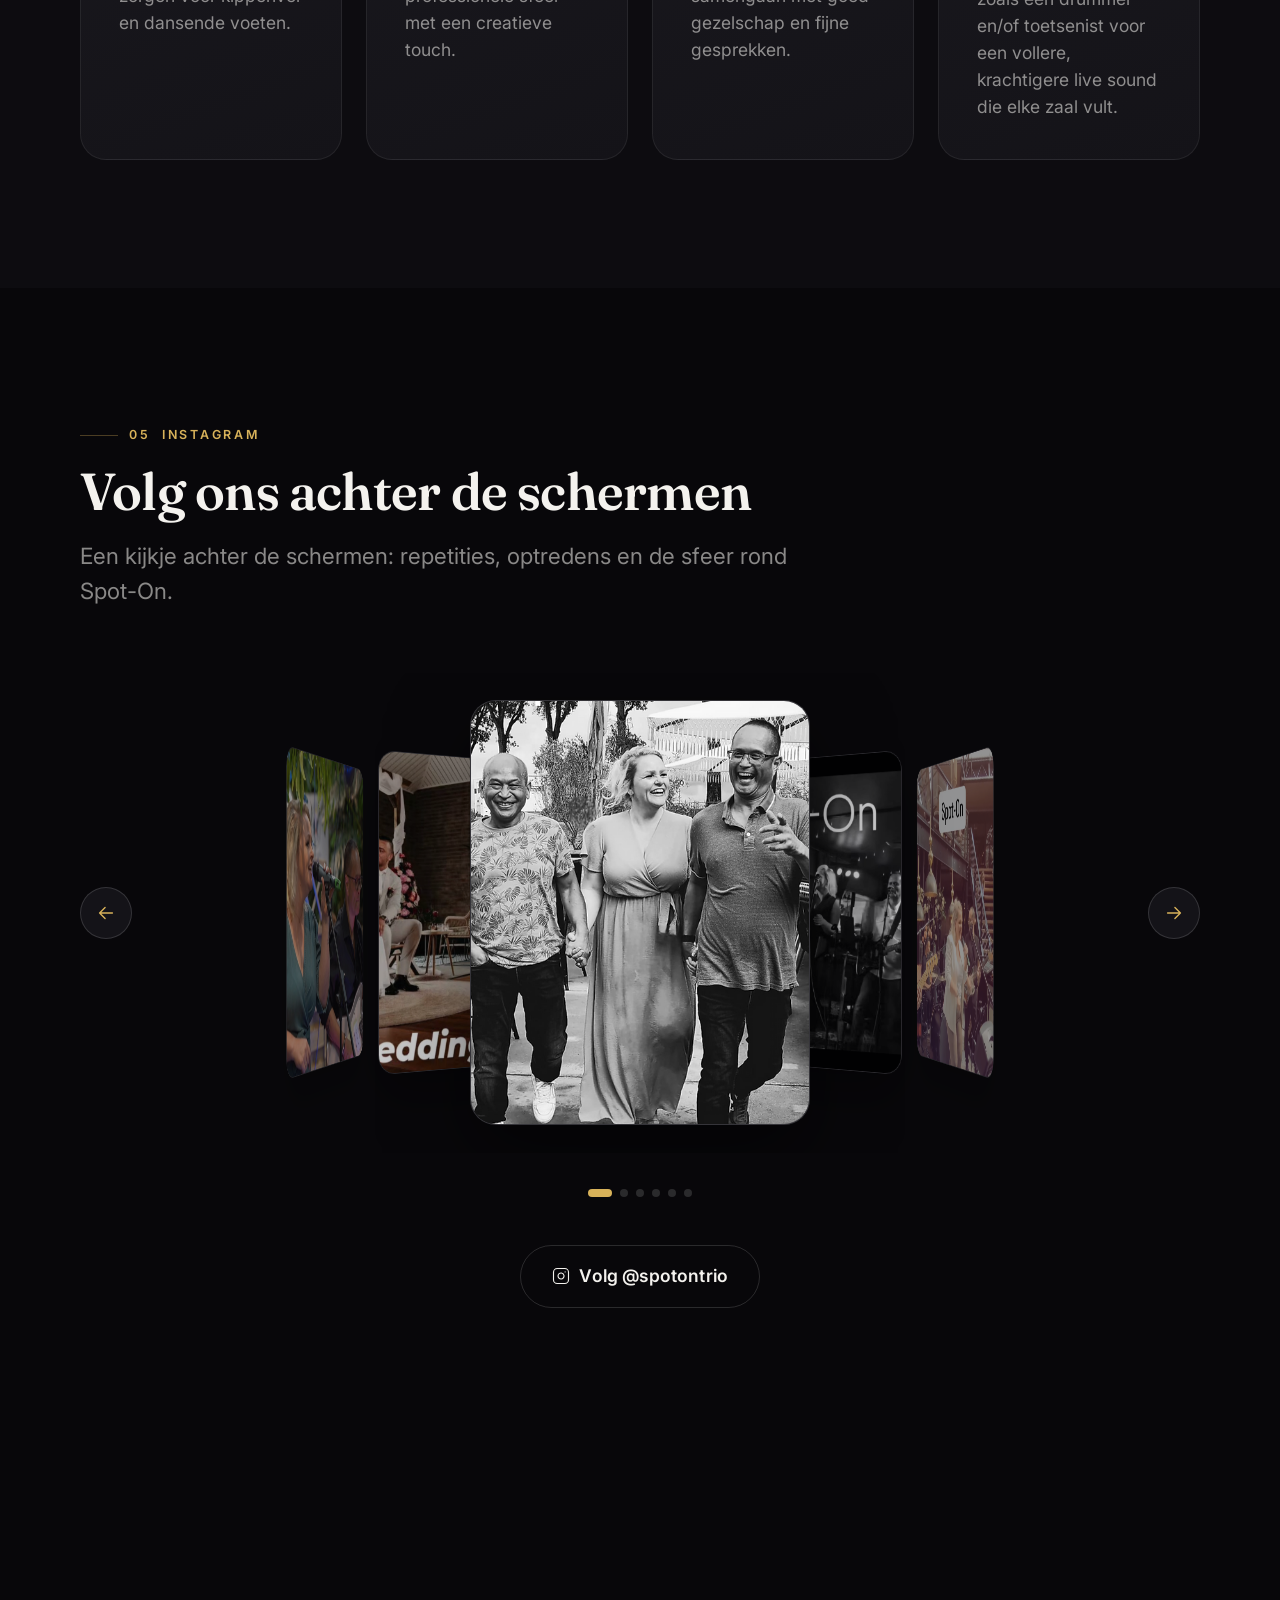
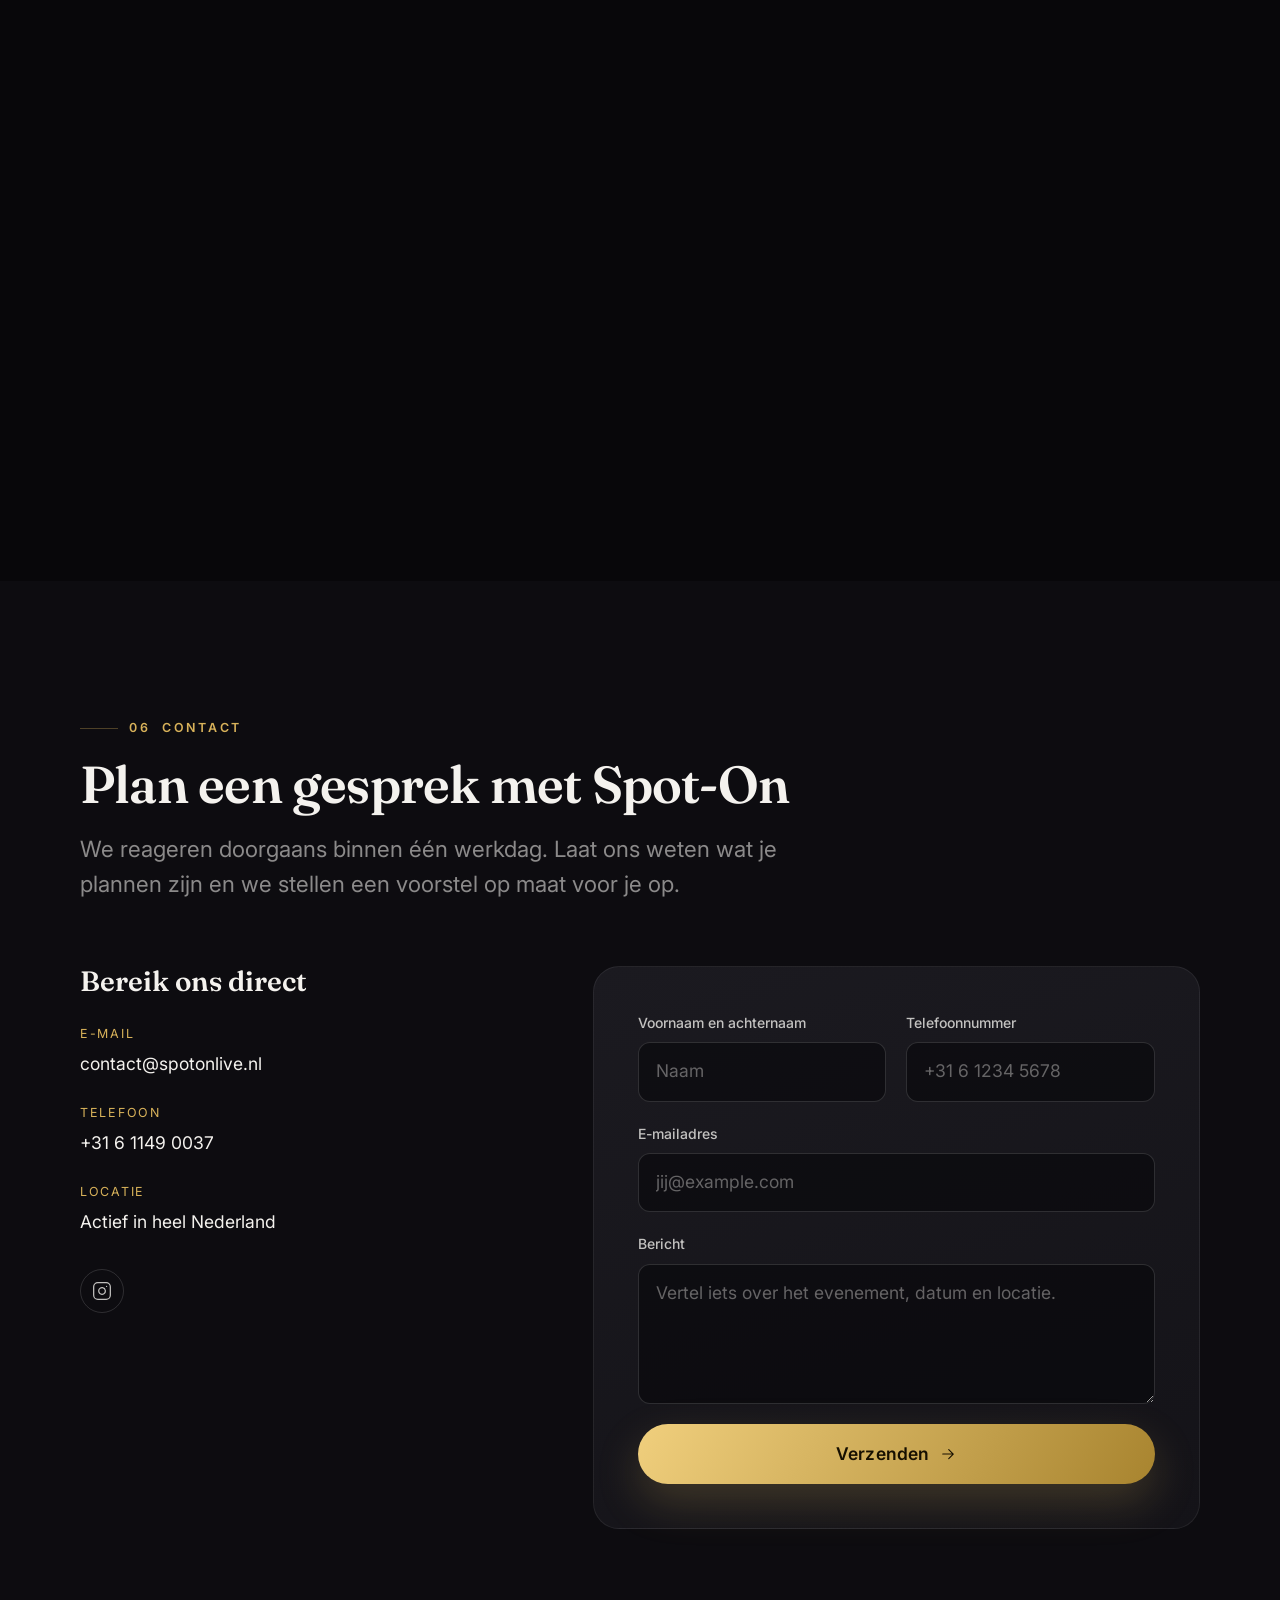
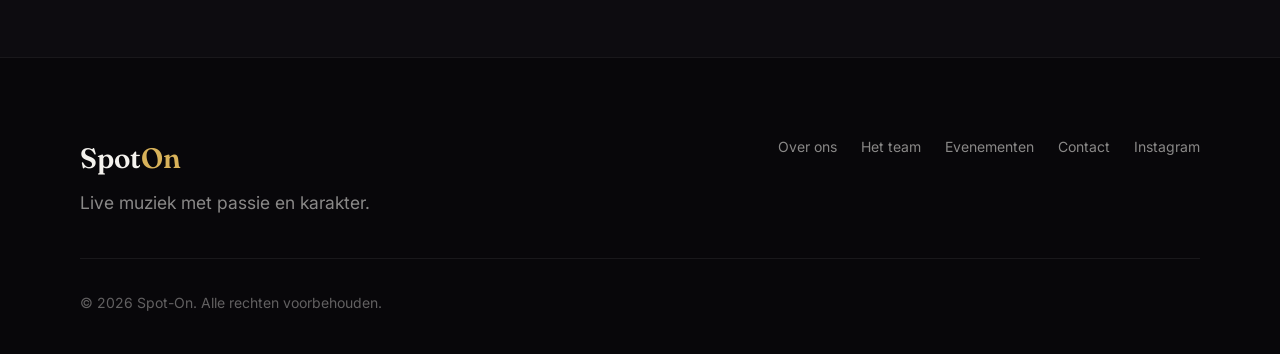
==== commit d8490efe: "GEO/AI: robots.txt AI crawlers, Schema OfferCatalog + FAQPage, llms.txt" ====
--- a/index.html
+++ b/index.html
@@ -94,14 +94,59 @@
           { "@type": "City", "name": "Zwolle" }
         ],
         "telephone": "+31611490037",
+        "slogan": "Live muziek met passie en karakter voor bruiloften en evenementen in heel Nederland.",
+        "knowsLanguage": ["nl", "en"],
+        "priceRange": "€€",
+        "foundingLocation": { "@type": "Place", "name": "Gelderland, Nederland" },
         "sameAs": ["https://www.instagram.com/spotontrio/"],
         "image": "https://spotonlive.nl/img/hero.jpg",
         "logo": "https://spotonlive.nl/logo_negro.png",
-        "makesOffer": {
-          "@type": "Offer",
-          "name": "Live muziek voor evenementen",
-          "description": "Live muziek voor bruiloften, conferenties, feesten en andere evenementen in Nederland."
+        "hasOfferCatalog": {
+          "@type": "OfferCatalog",
+          "name": "Live muziek diensten",
+          "itemListElement": [
+            { "@type": "Offer", "itemOffered": { "@type": "Service", "name": "Live muziek voor bruiloften", "description": "Live muziektrio voor ceremonie, receptie en feest tijdens bruiloften in heel Nederland." } },
+            { "@type": "Offer", "itemOffered": { "@type": "Service", "name": "Live muziek voor bedrijfsfeesten en congressen", "description": "Muzikale omlijsting voor bedrijfsfeesten, recepties, diners, netwerkevenementen en congressen." } },
+            { "@type": "Offer", "itemOffered": { "@type": "Service", "name": "Live muziek voor communies en familiefeesten", "description": "Live muziek voor communies, verjaardagen, jubilea en andere familievieringen." } },
+            { "@type": "Offer", "itemOffered": { "@type": "Service", "name": "Akoestische sets voor Lazy Sundays en borrels", "description": "Relaxte akoestische live muziek voor lounge, brunch, borrel en zondagmiddagen." } },
+            { "@type": "Offer", "itemOffered": { "@type": "Service", "name": "Live muziek voor grote evenementen", "description": "Opschaalbaar met extra muzikanten zoals drummer en toetsenist voor een vollere live sound." } }
+          ]
         }
+      }
+    </script>
+
+    <!-- Veelgestelde vragen (FAQ) voor zoekmachines en AI-assistenten -->
+    <script type="application/ld+json">
+      {
+        "@context": "https://schema.org",
+        "@type": "FAQPage",
+        "mainEntity": [
+          {
+            "@type": "Question",
+            "name": "Welke live band of muziektrio kun je inhuren voor een bruiloft in Nederland?",
+            "acceptedAnswer": { "@type": "Answer", "text": "Spot-On is een veelzijdig live muziektrio dat je in heel Nederland kunt inhuren voor bruiloften. Met zangeres Anouk, gitarist Rufly en bassist Sandy verzorgen ze live muziek voor de ceremonie, receptie en het feest, met repertoire op maat." }
+          },
+          {
+            "@type": "Question",
+            "name": "Waar treedt Spot-On op?",
+            "acceptedAnswer": { "@type": "Answer", "text": "Spot-On treedt op in heel Nederland, met name in Gelderland (Arnhem, Nijmegen, Huissen, Lingewaard) en in Utrecht, Amsterdam, Rotterdam, 's-Hertogenbosch, Apeldoorn en Zwolle." }
+          },
+          {
+            "@type": "Question",
+            "name": "Voor welke evenementen kun je Spot-On boeken?",
+            "acceptedAnswer": { "@type": "Answer", "text": "Spot-On verzorgt live muziek voor bruiloften, bedrijfsfeesten, congressen, communies en familiefeesten, Lazy Sundays, borrels en grote evenementen. Voor grotere events schalen ze op met extra muzikanten." }
+          },
+          {
+            "@type": "Question",
+            "name": "Hoe boek je Spot-On voor live muziek?",
+            "acceptedAnswer": { "@type": "Answer", "text": "Je boekt Spot-On via het contactformulier op spotonlive.nl of telefonisch op +31 6 1149 0037. Ze reageren doorgaans binnen één werkdag met een voorstel op maat." }
+          },
+          {
+            "@type": "Question",
+            "name": "Wat maakt Spot-On een goede keuze voor live muziek?",
+            "acceptedAnswer": { "@type": "Answer", "text": "Spot-On combineert een veelzijdig repertoire (pop, akoestisch en covers) met maatwerk per evenement, een persoonlijke aanpak en de mogelijkheid om op te schalen van een intiem akoestisch trio tot een volledige band." }
+          }
+        ]
       }
     </script>
 
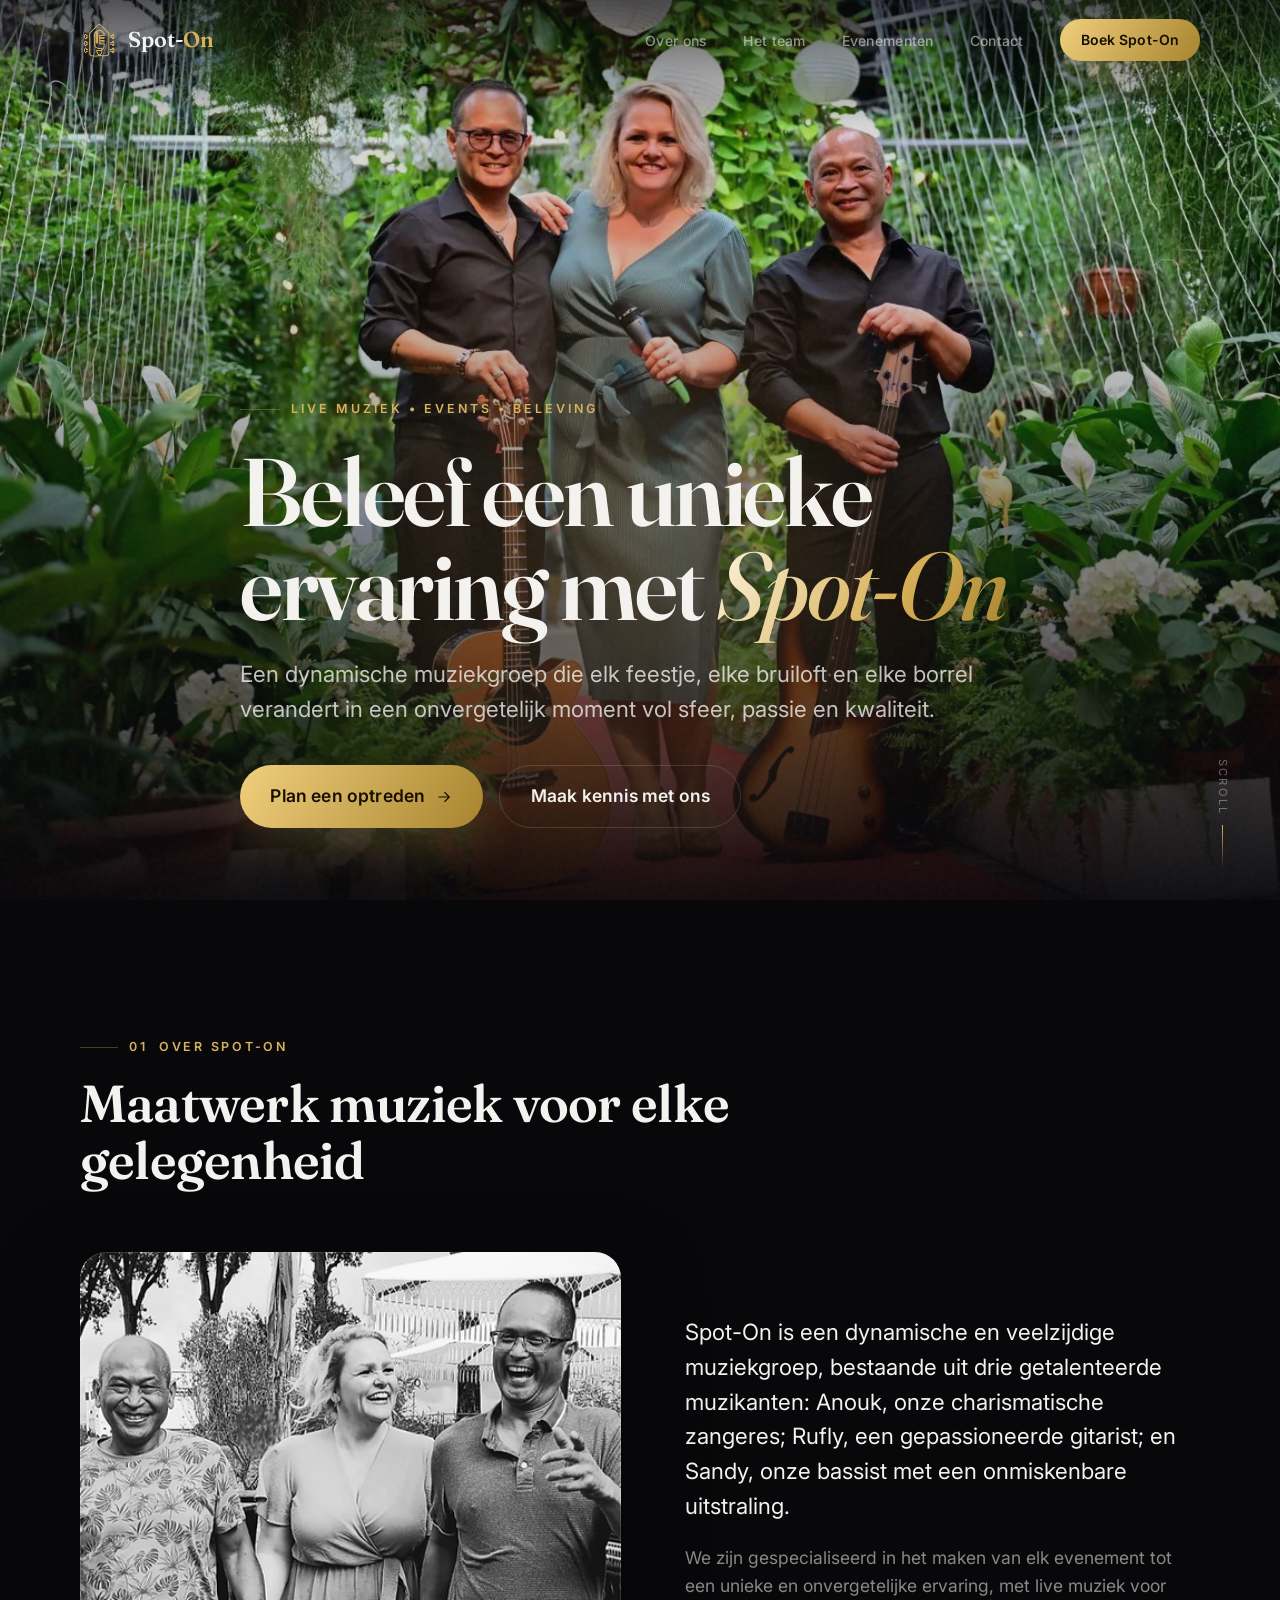
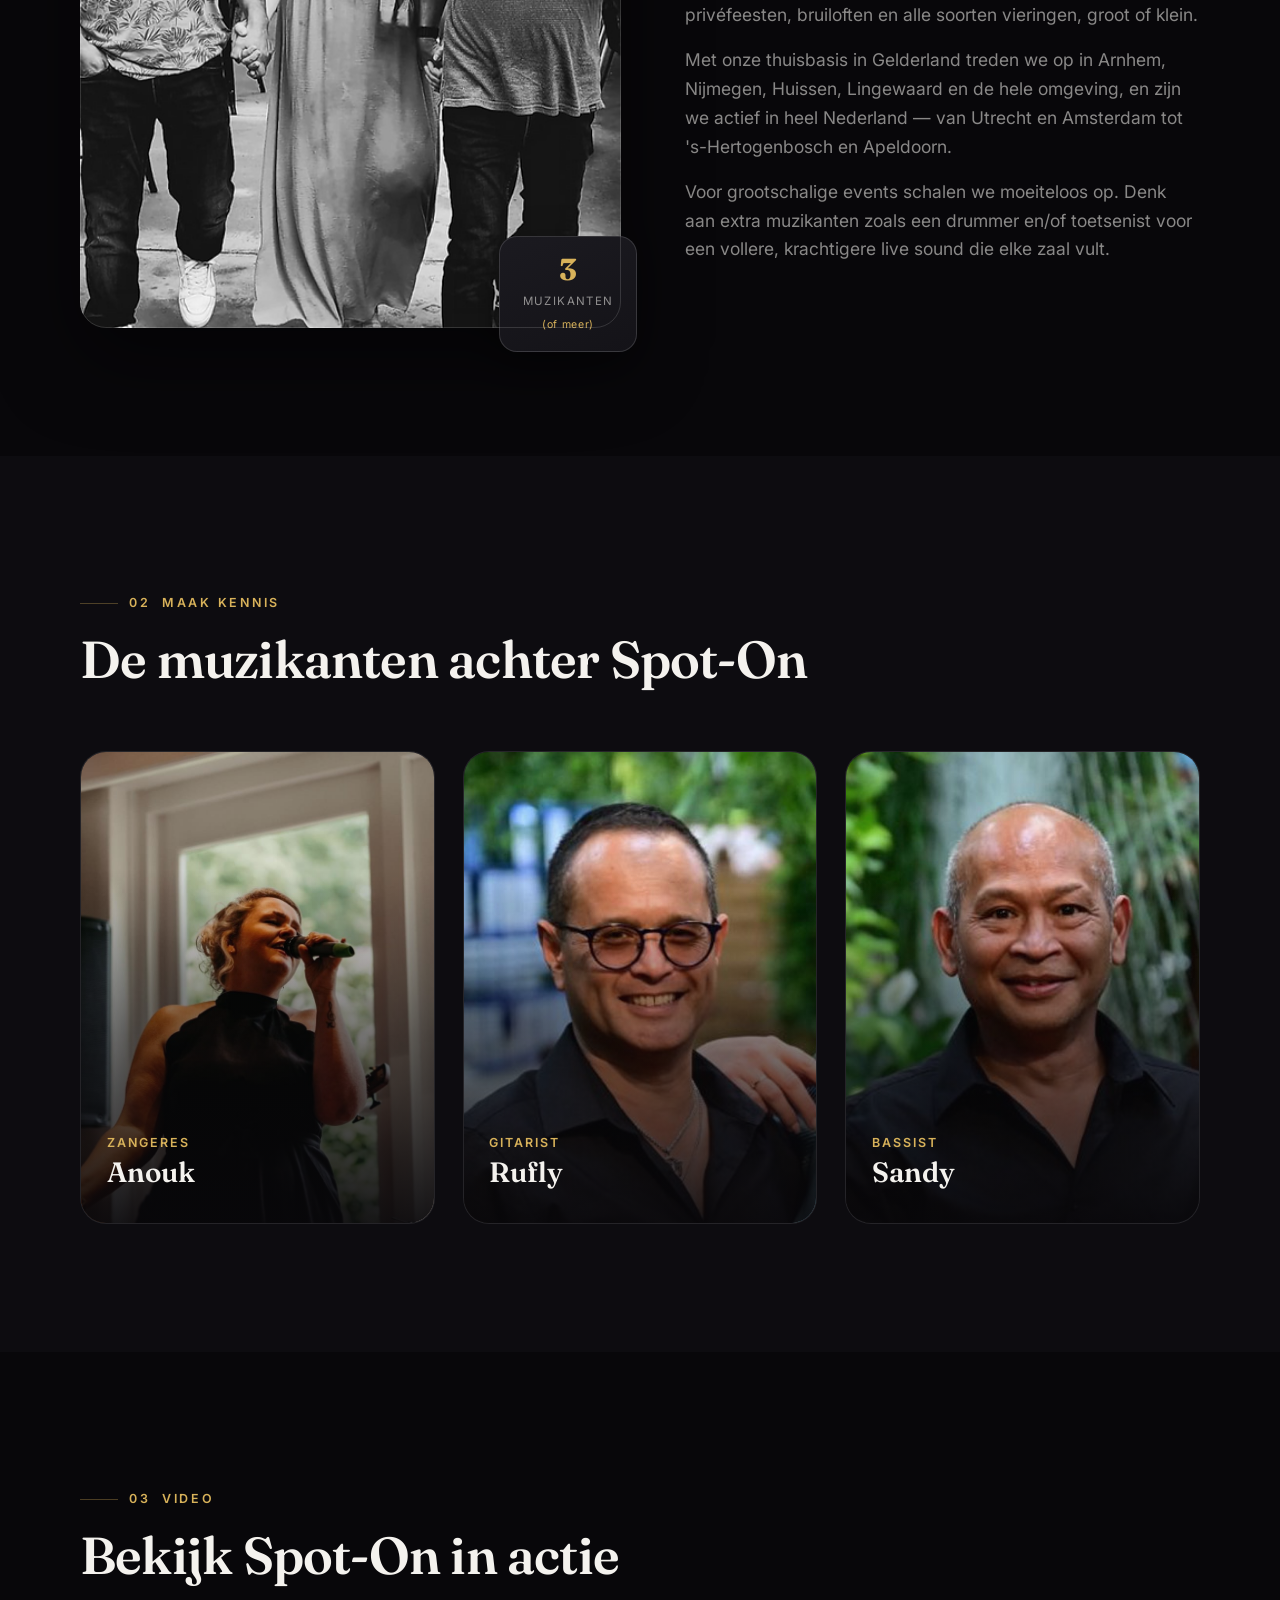
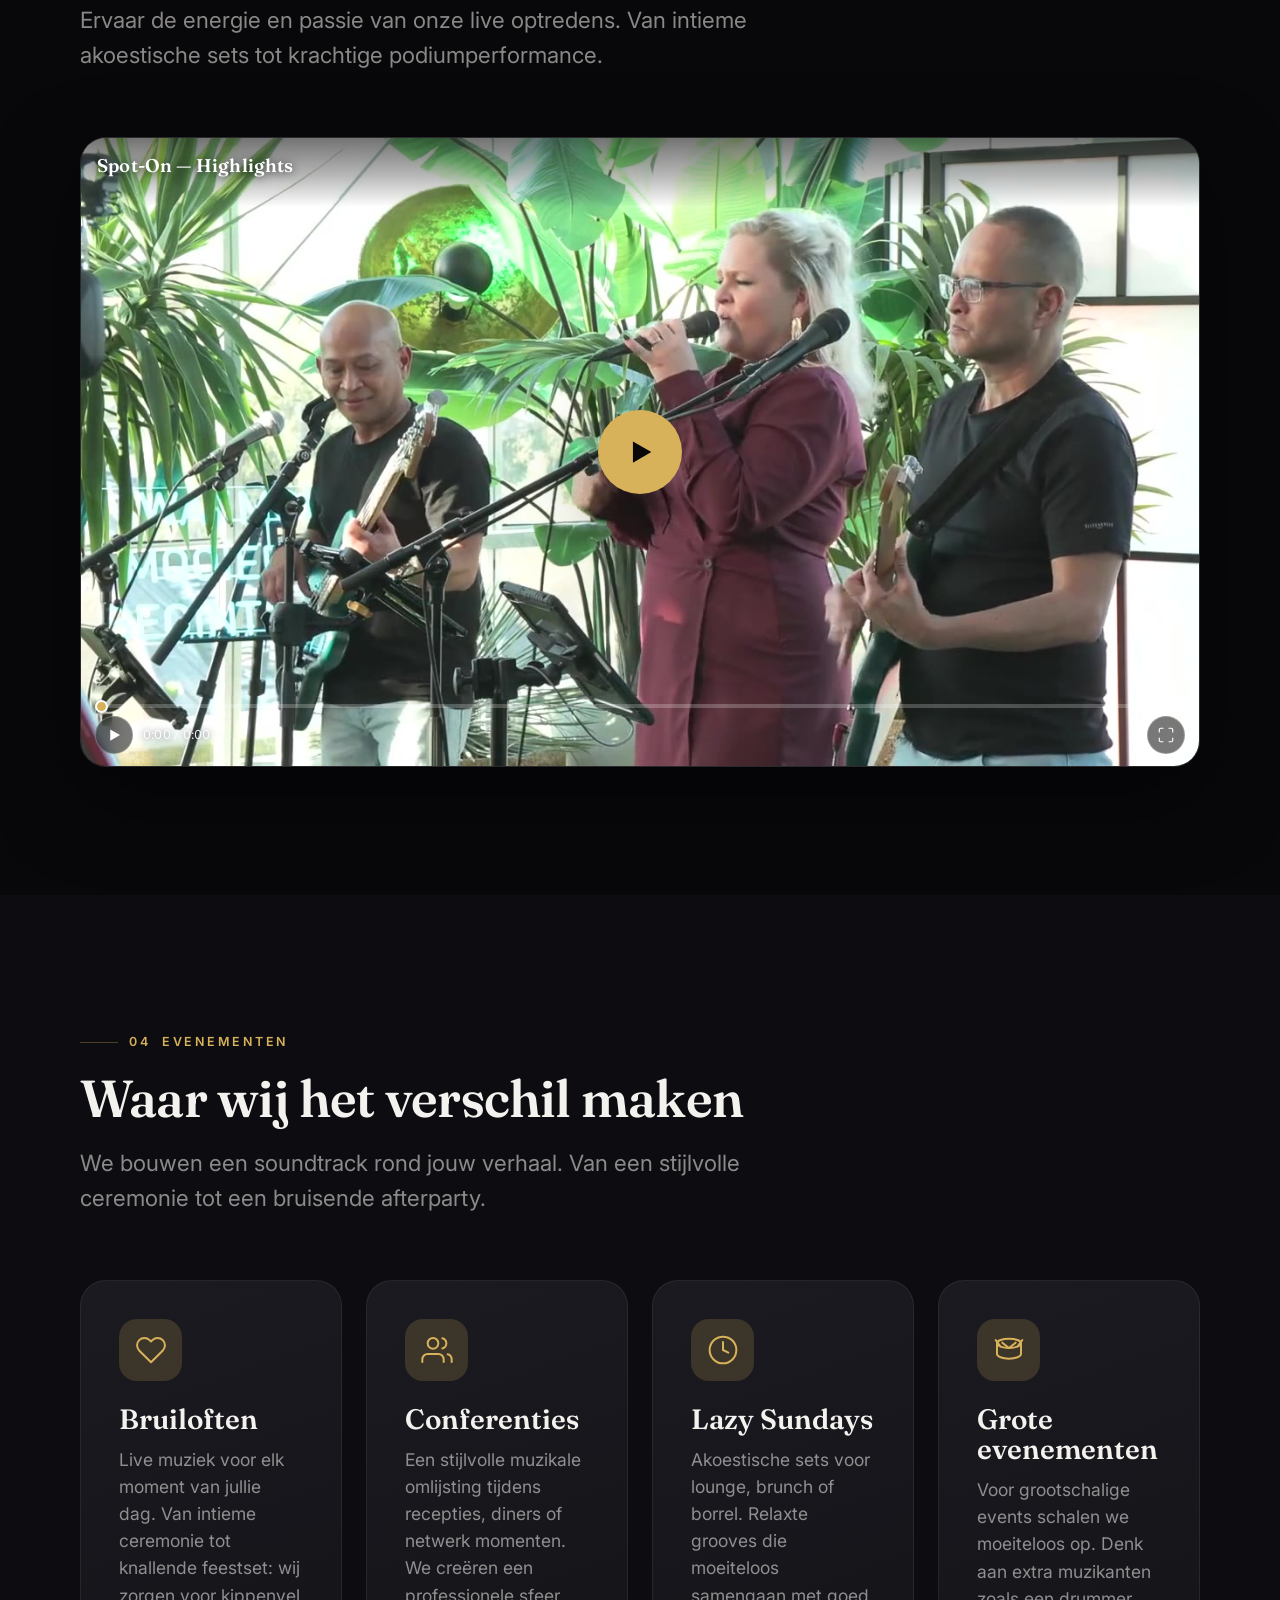
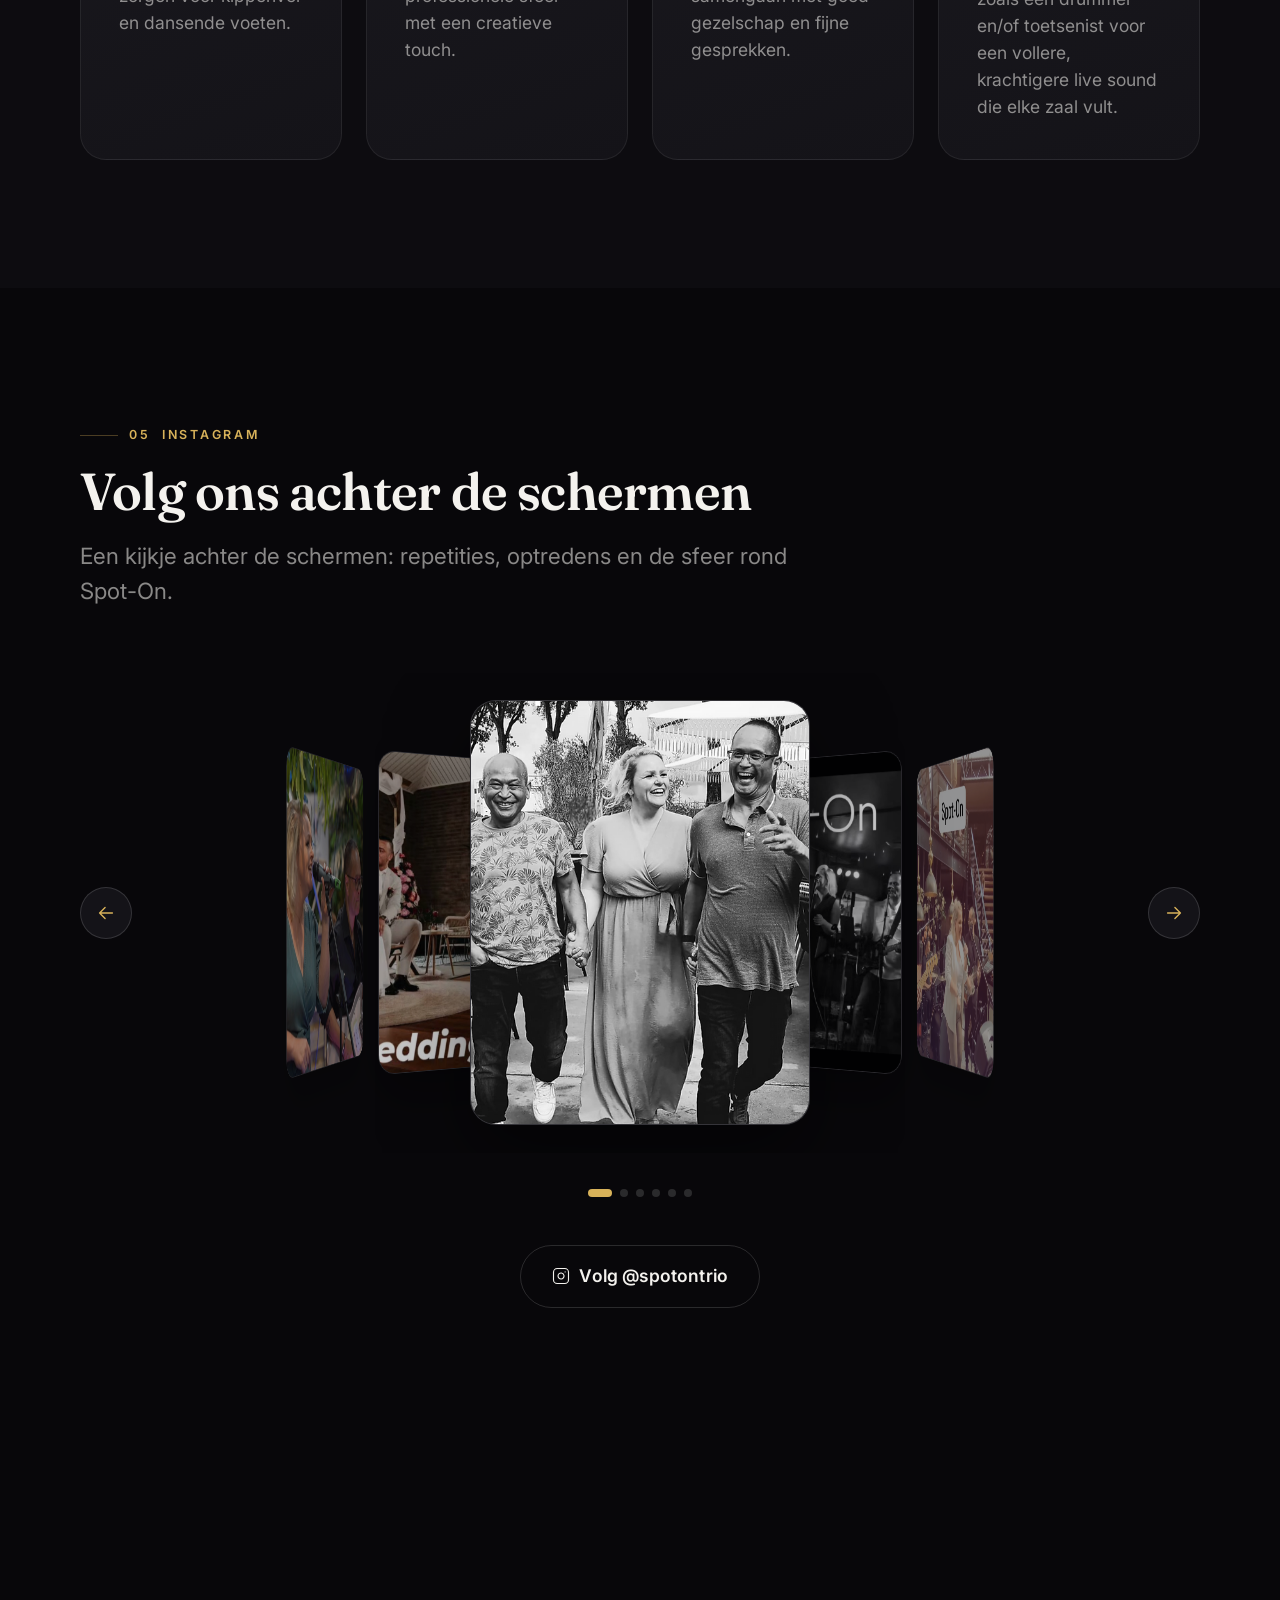
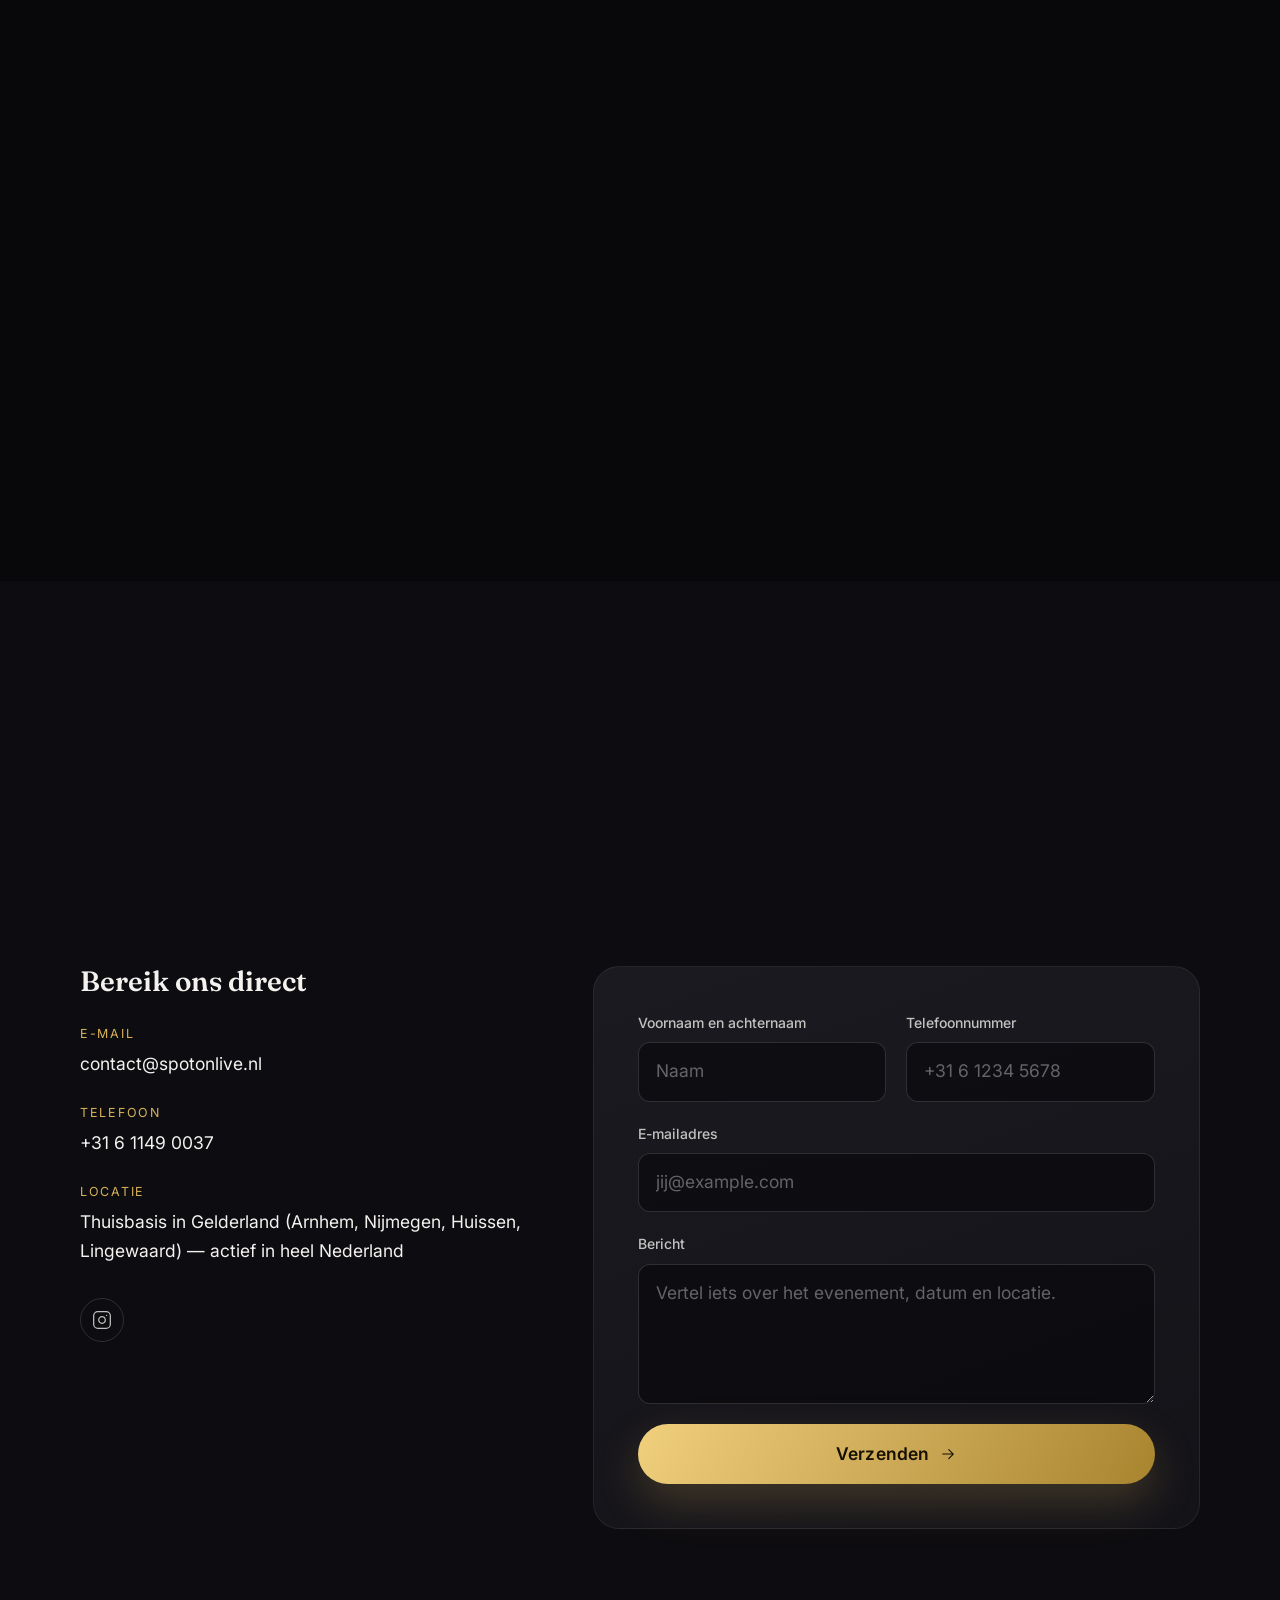
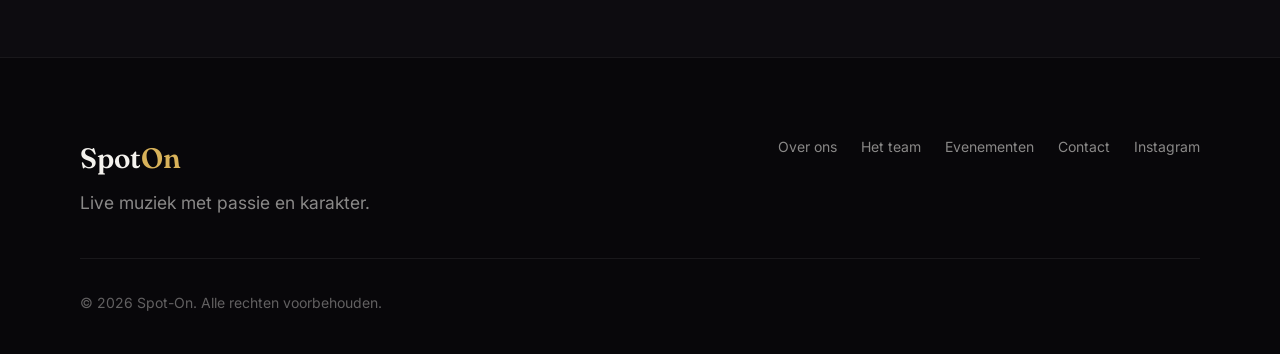
==== commit e011a224: "SEO local: ciudades de Gelderland en texto visible" ====
--- a/index.html
+++ b/index.html
@@ -157,7 +157,7 @@
       href="https://fonts.googleapis.com/css2?family=Fraunces:ital,opsz,wght@0,9..144,500;0,9..144,600;1,9..144,500&family=Inter:wght@300;400;500;600;700;800&display=swap"
       rel="stylesheet"
     />
-    <script type="module" crossorigin src="/assets/index-DbHu2S_T.js"></script>
+    <script type="module" crossorigin src="/assets/index-P_HiRDd1.js"></script>
     <link rel="stylesheet" crossorigin href="/assets/index-CBdRMmM8.css">
   </head>
   <body>
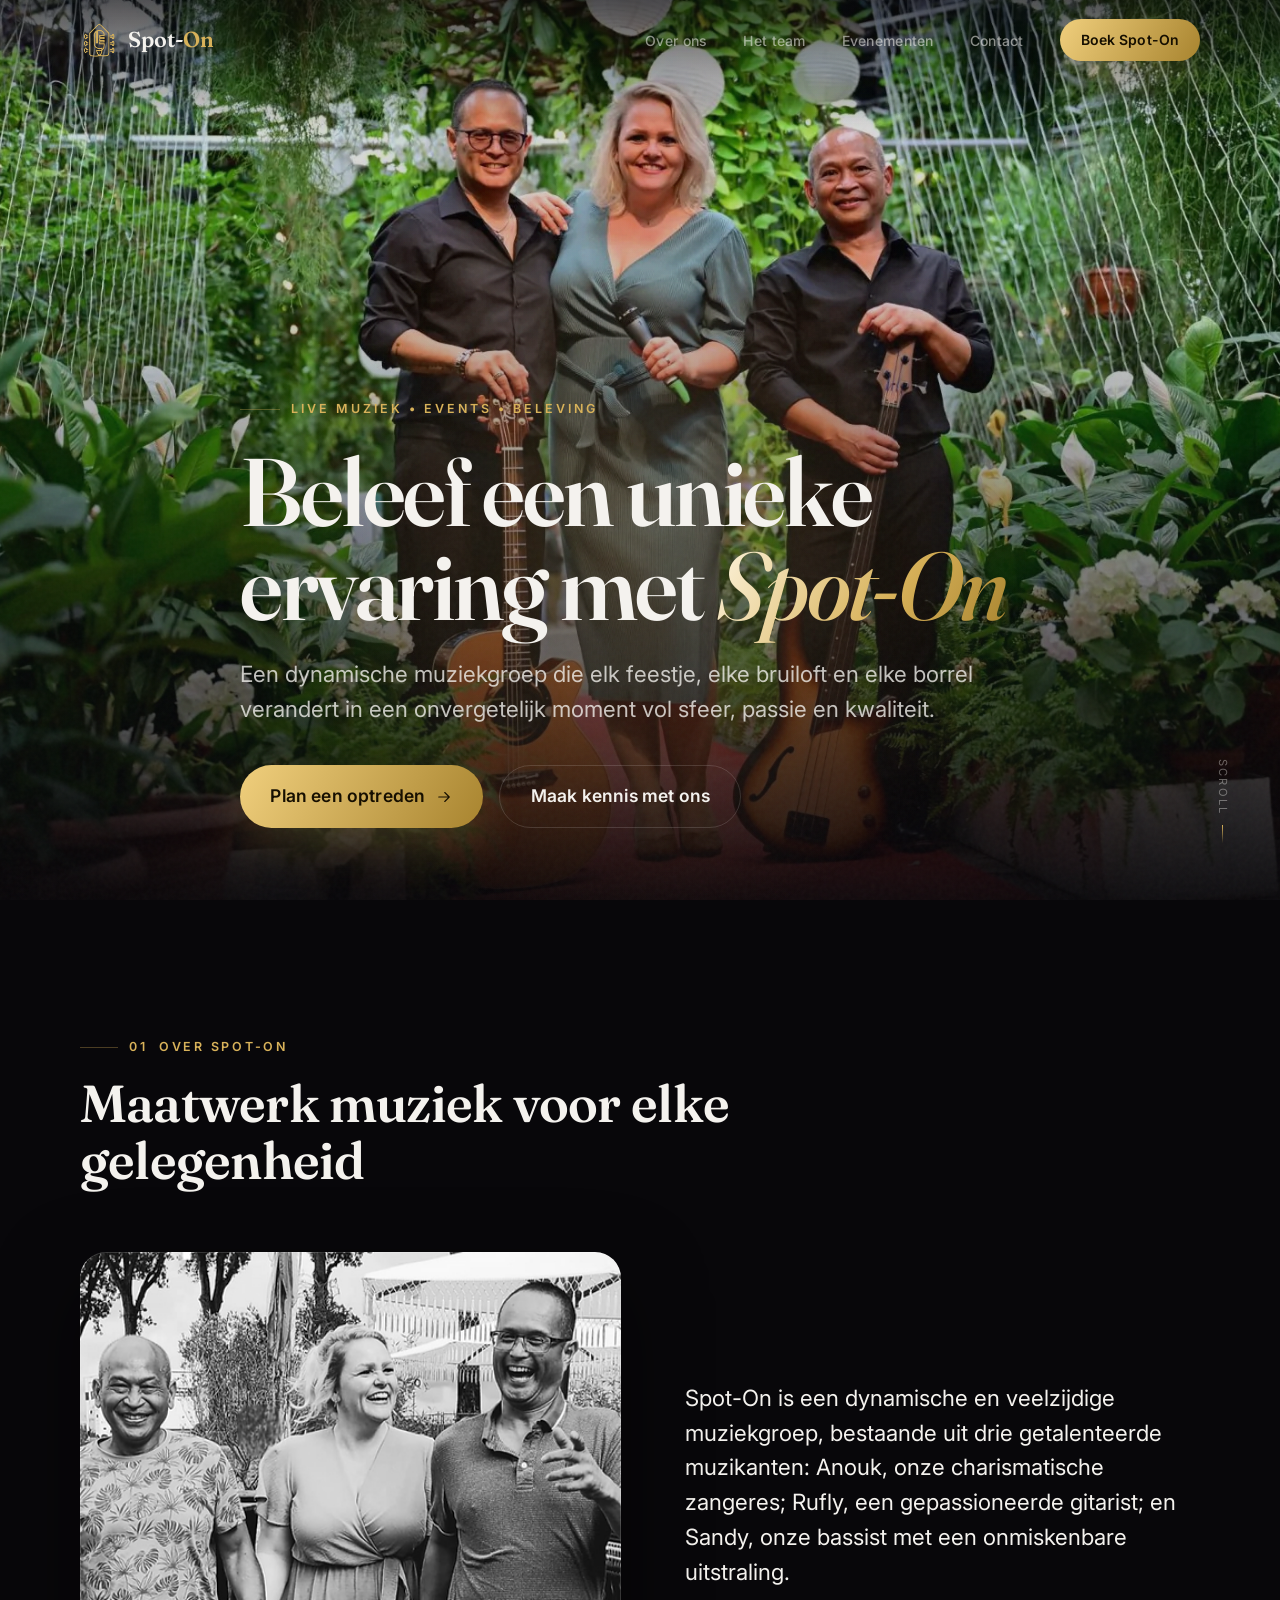
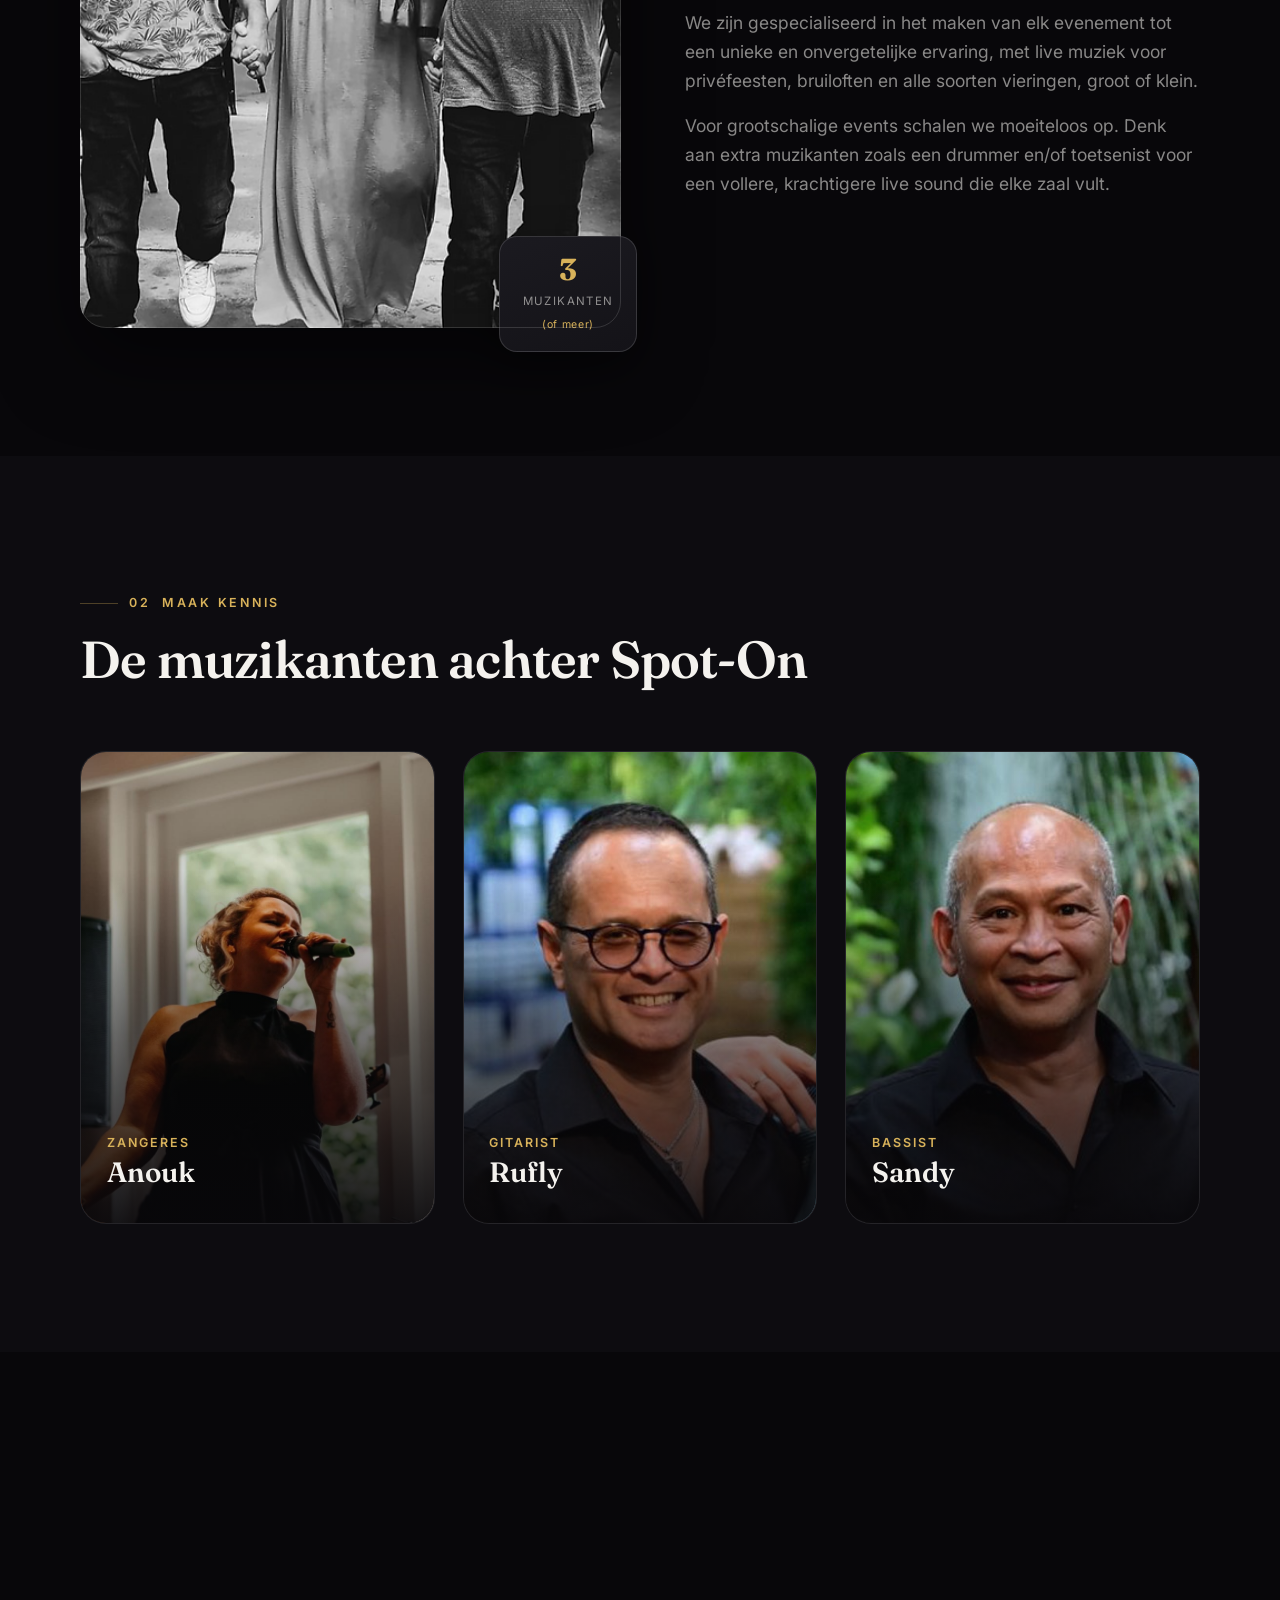
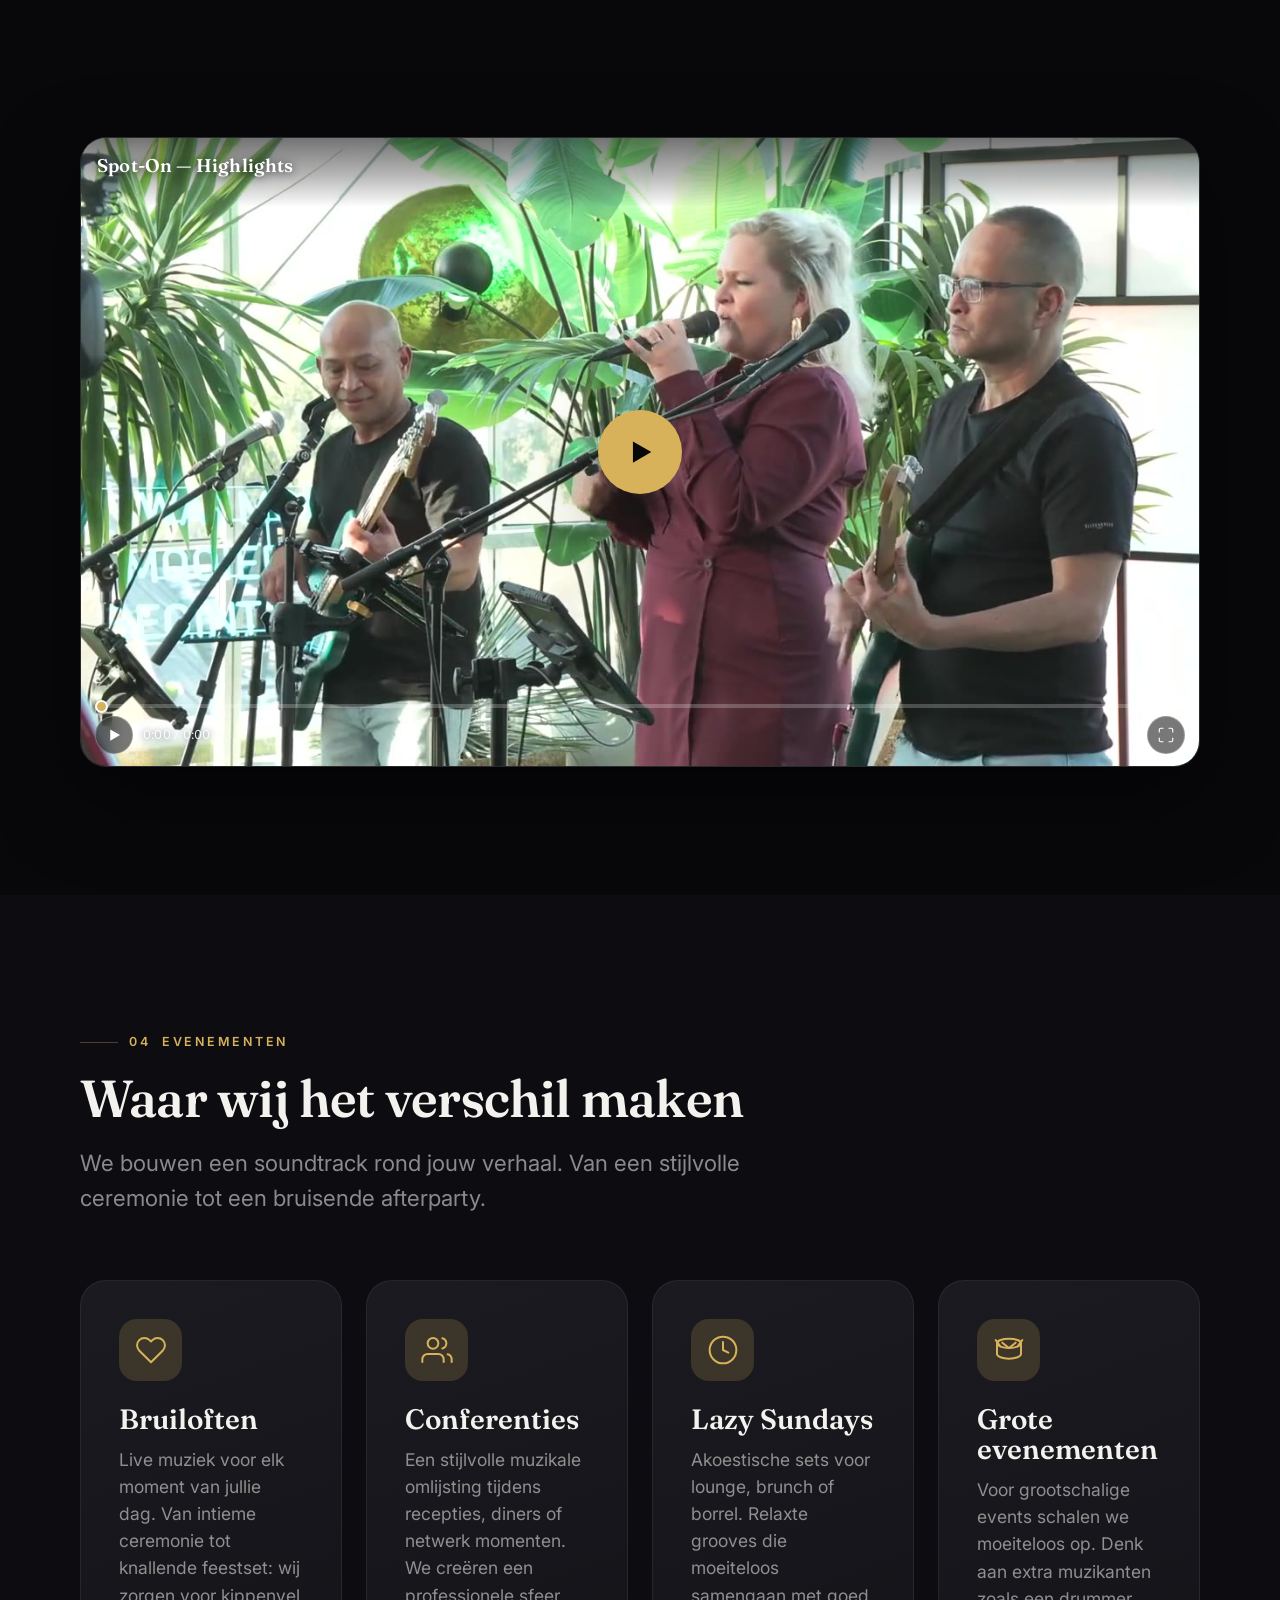
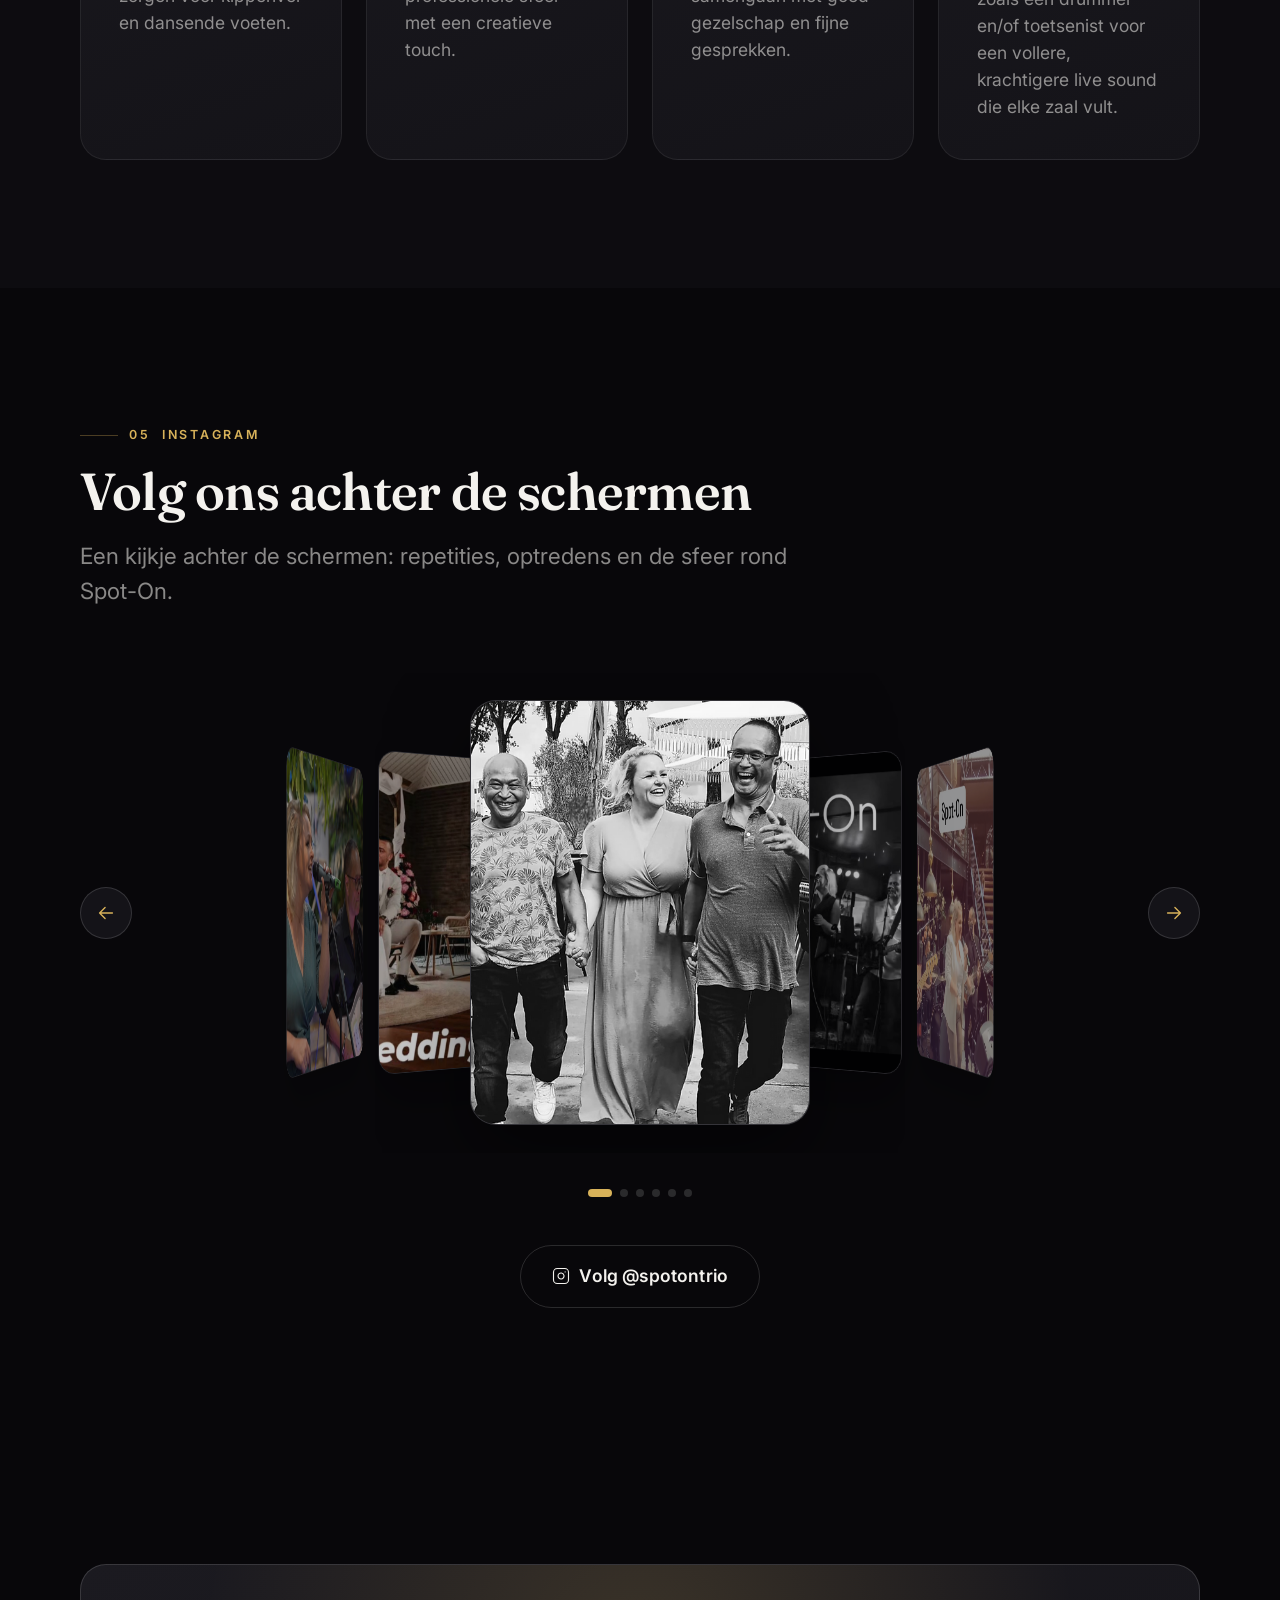
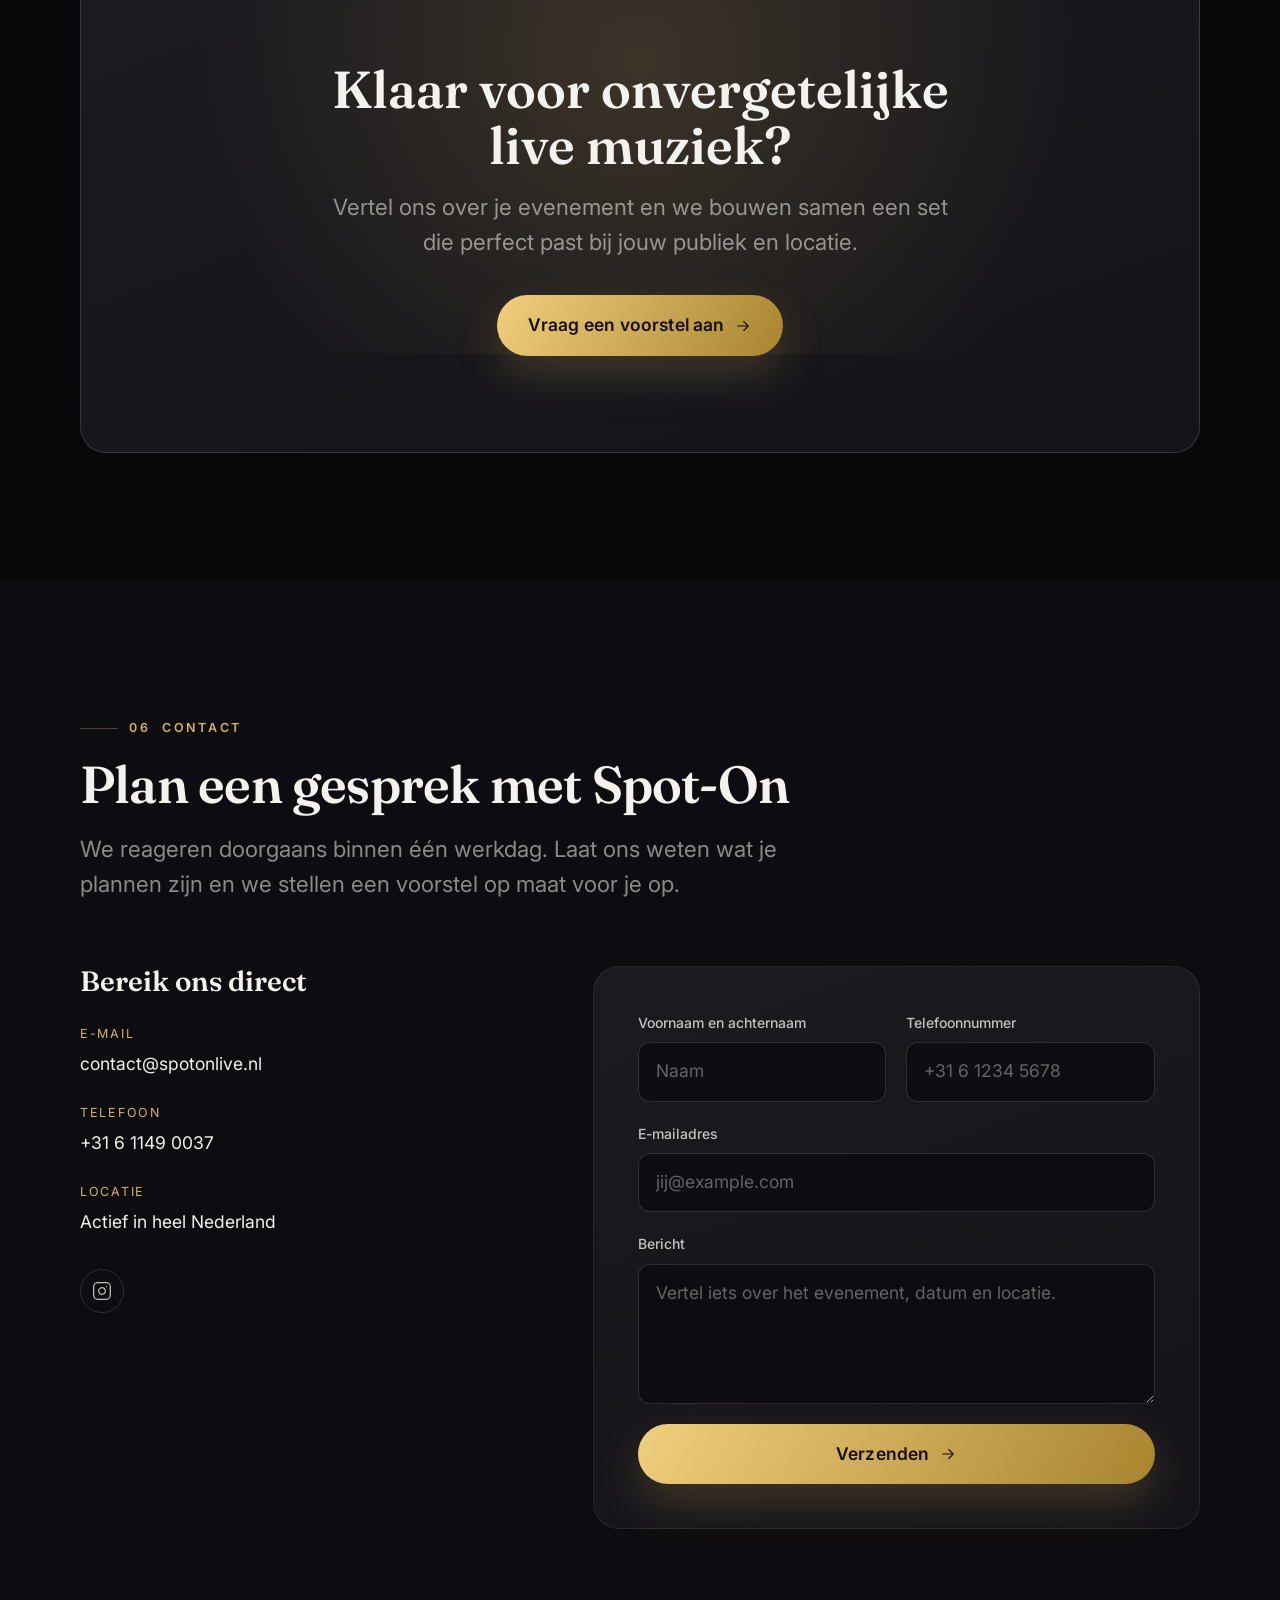
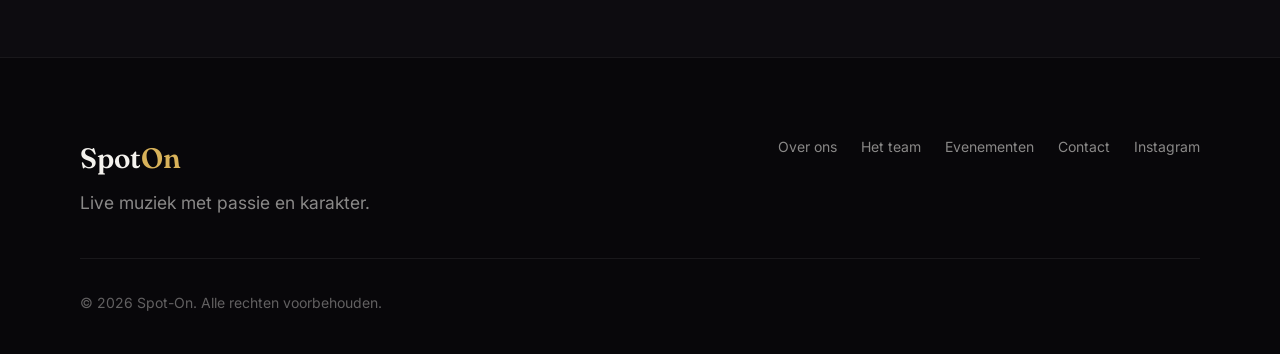
==== commit 59a2fa47: "Revertir ciudades en texto visible (volver a 'Actief in heel Nederland')" ====
--- a/index.html
+++ b/index.html
@@ -157,7 +157,7 @@
       href="https://fonts.googleapis.com/css2?family=Fraunces:ital,opsz,wght@0,9..144,500;0,9..144,600;1,9..144,500&family=Inter:wght@300;400;500;600;700;800&display=swap"
       rel="stylesheet"
     />
-    <script type="module" crossorigin src="/assets/index-P_HiRDd1.js"></script>
+    <script type="module" crossorigin src="/assets/index-DbHu2S_T.js"></script>
     <link rel="stylesheet" crossorigin href="/assets/index-CBdRMmM8.css">
   </head>
   <body>
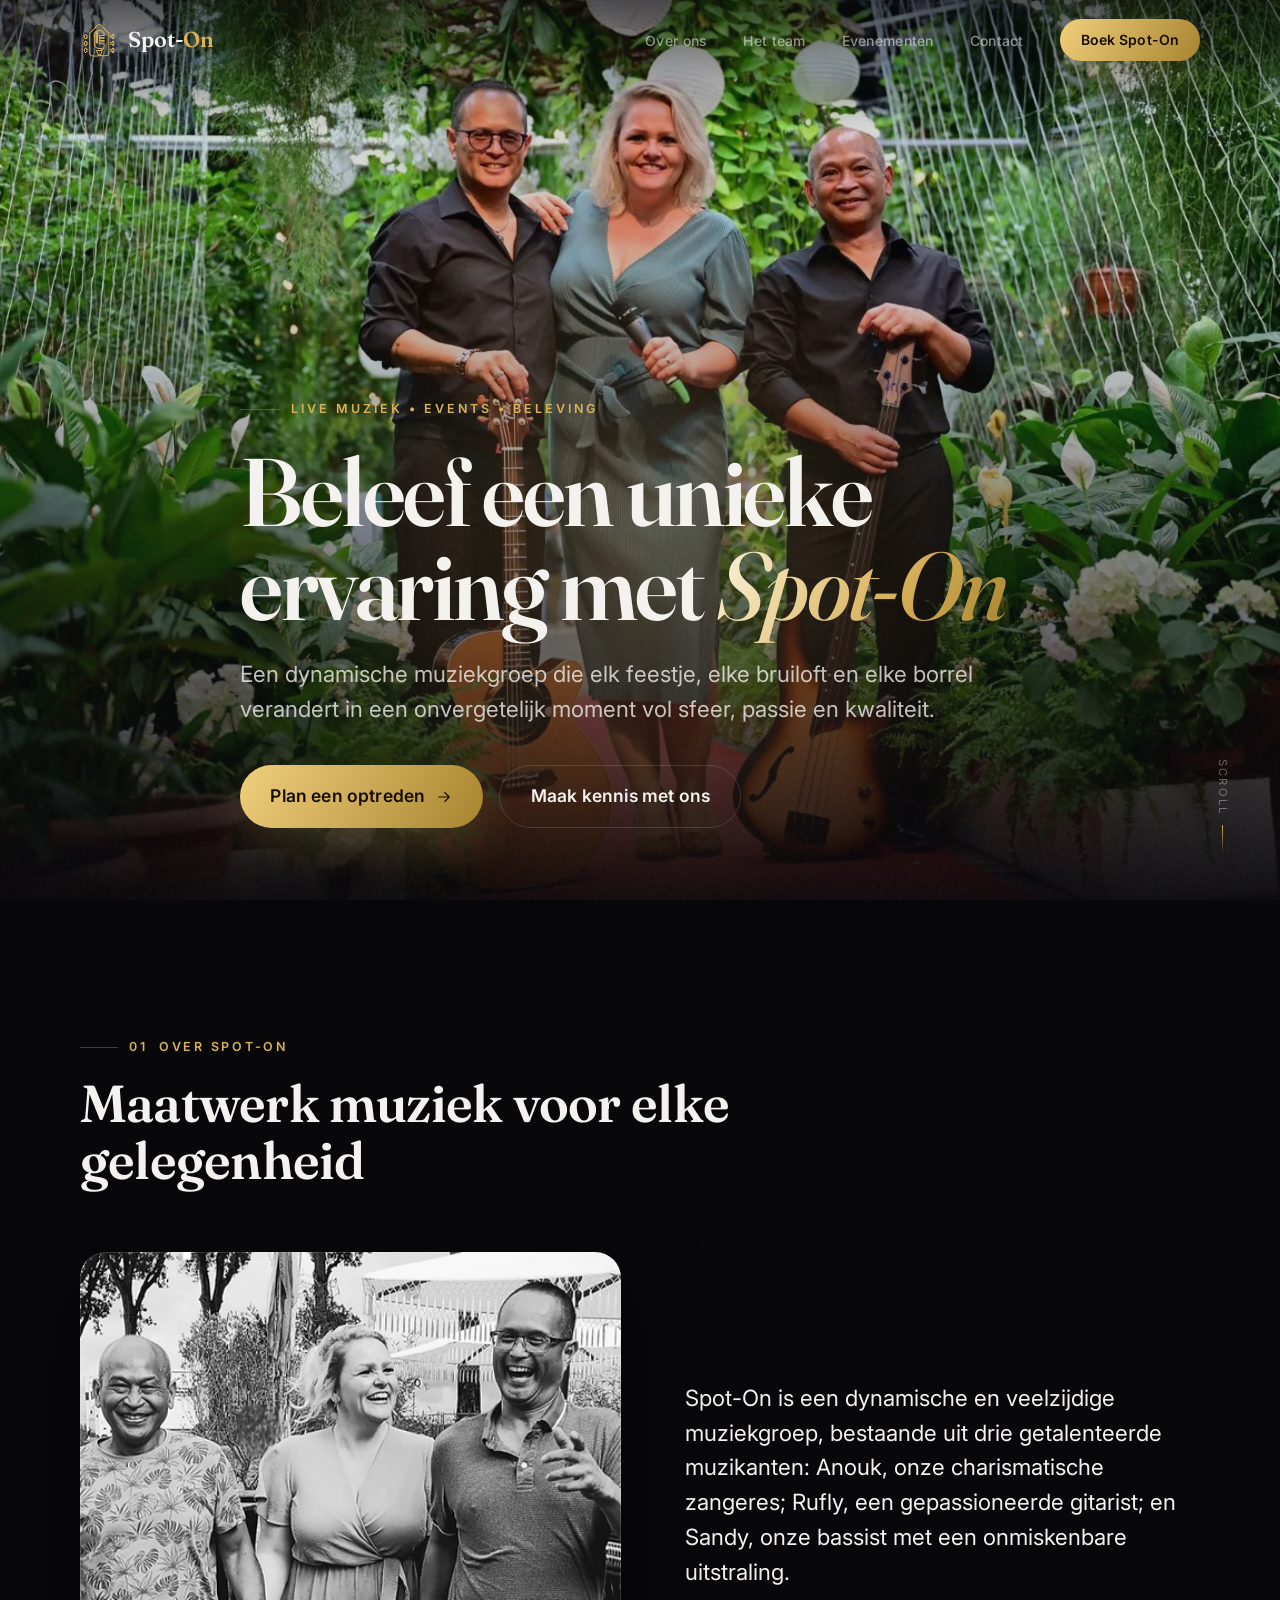
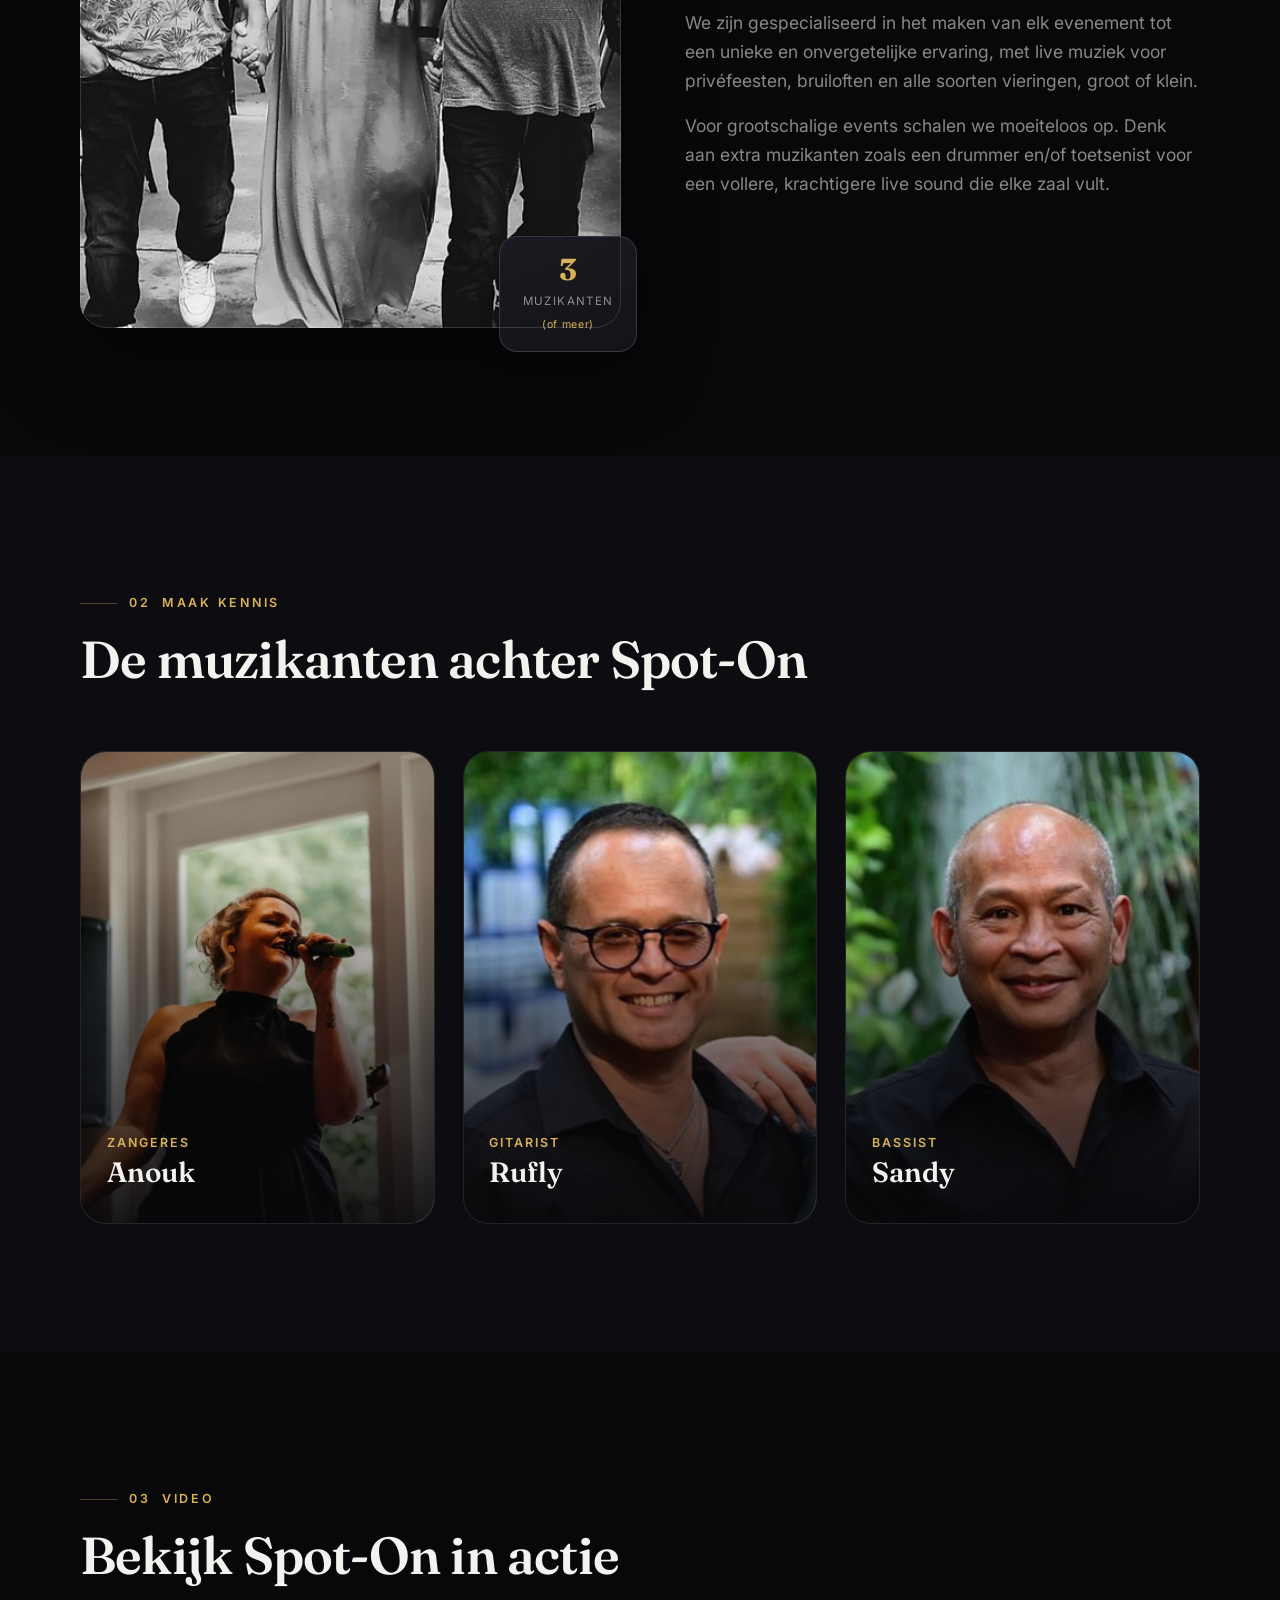
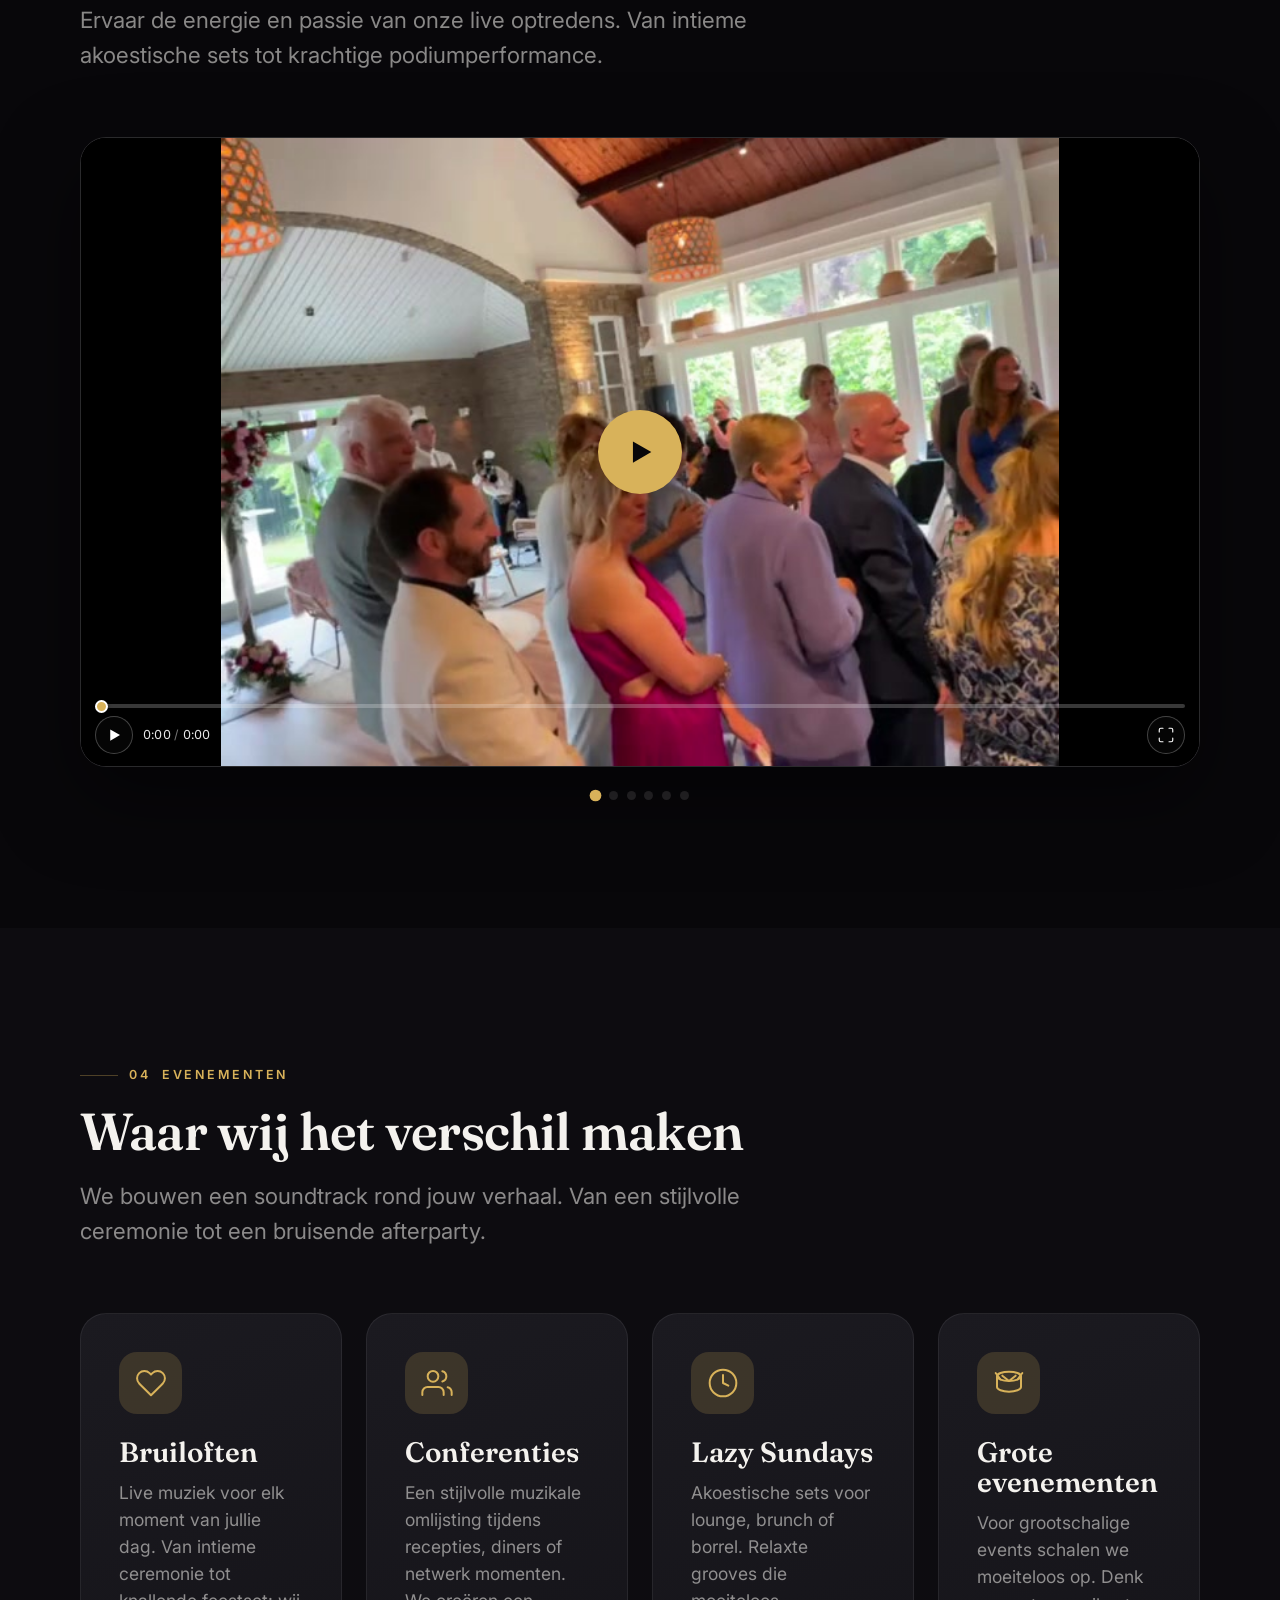
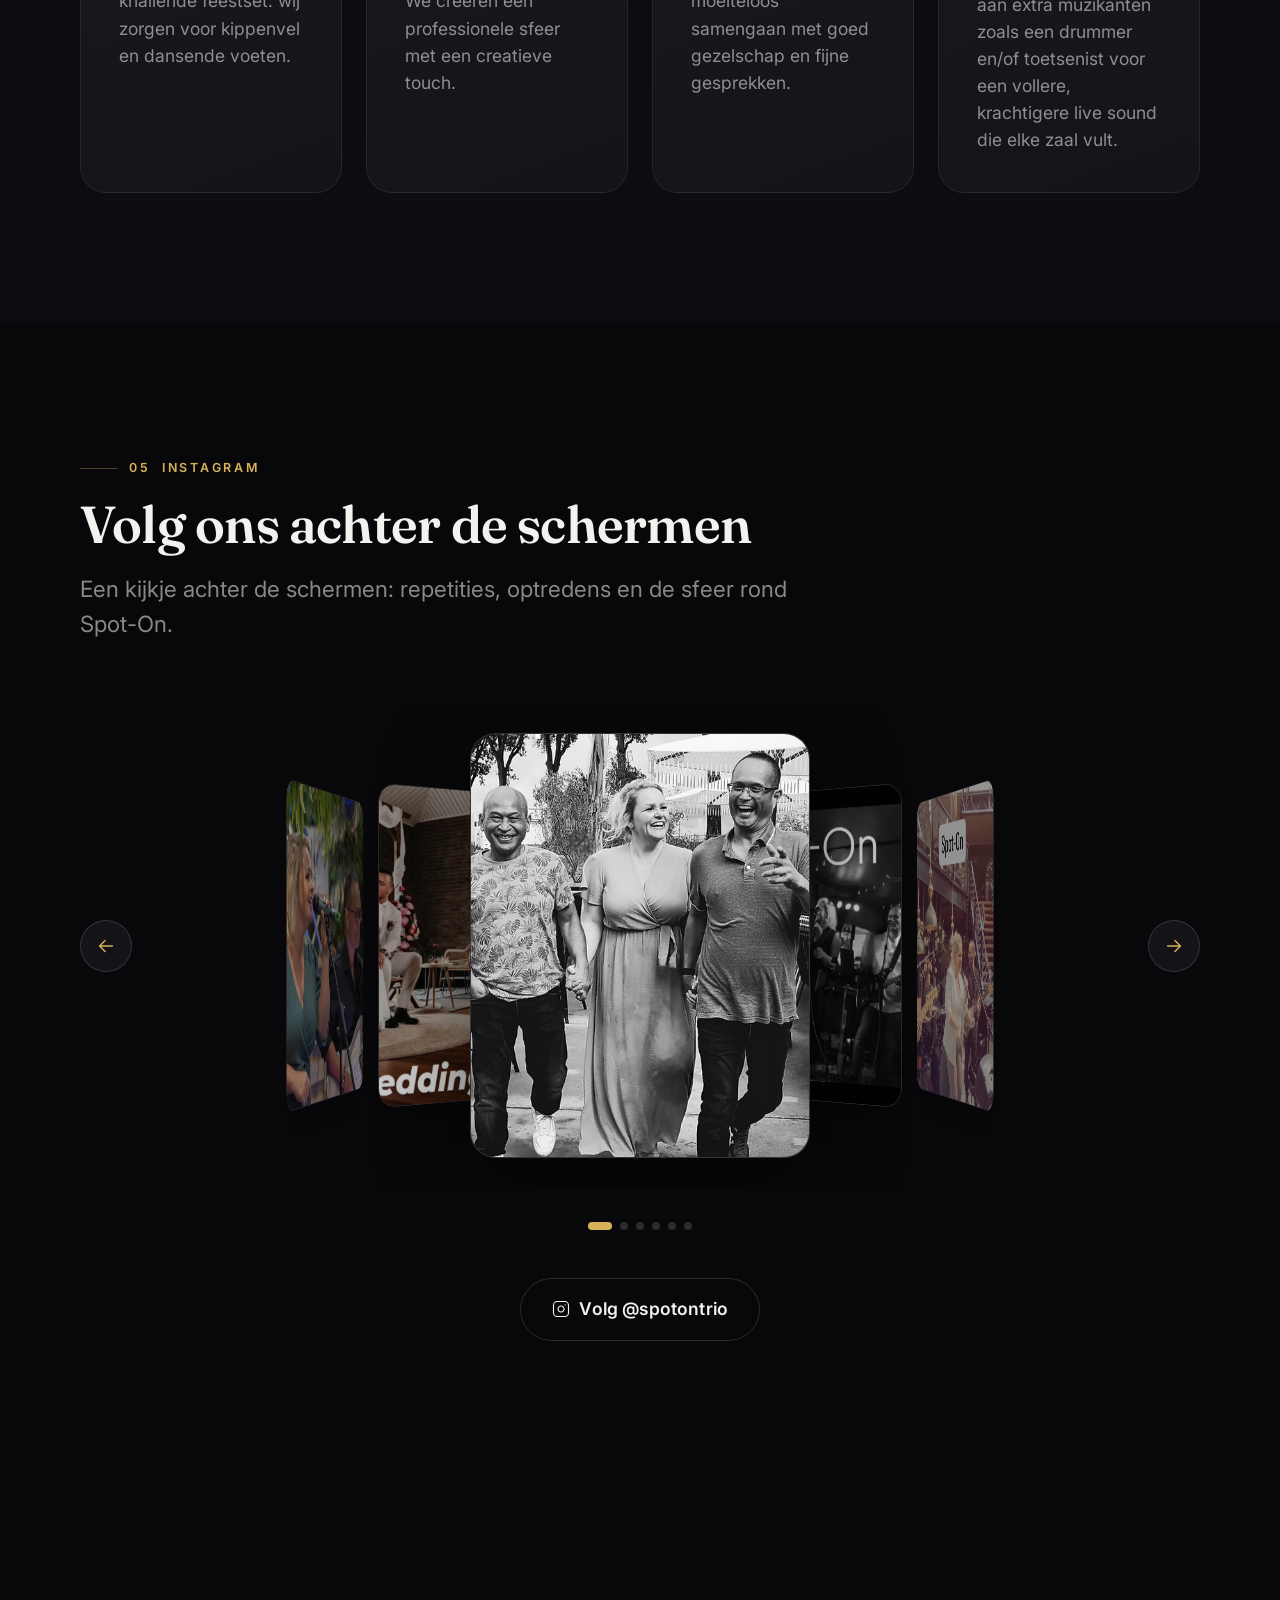
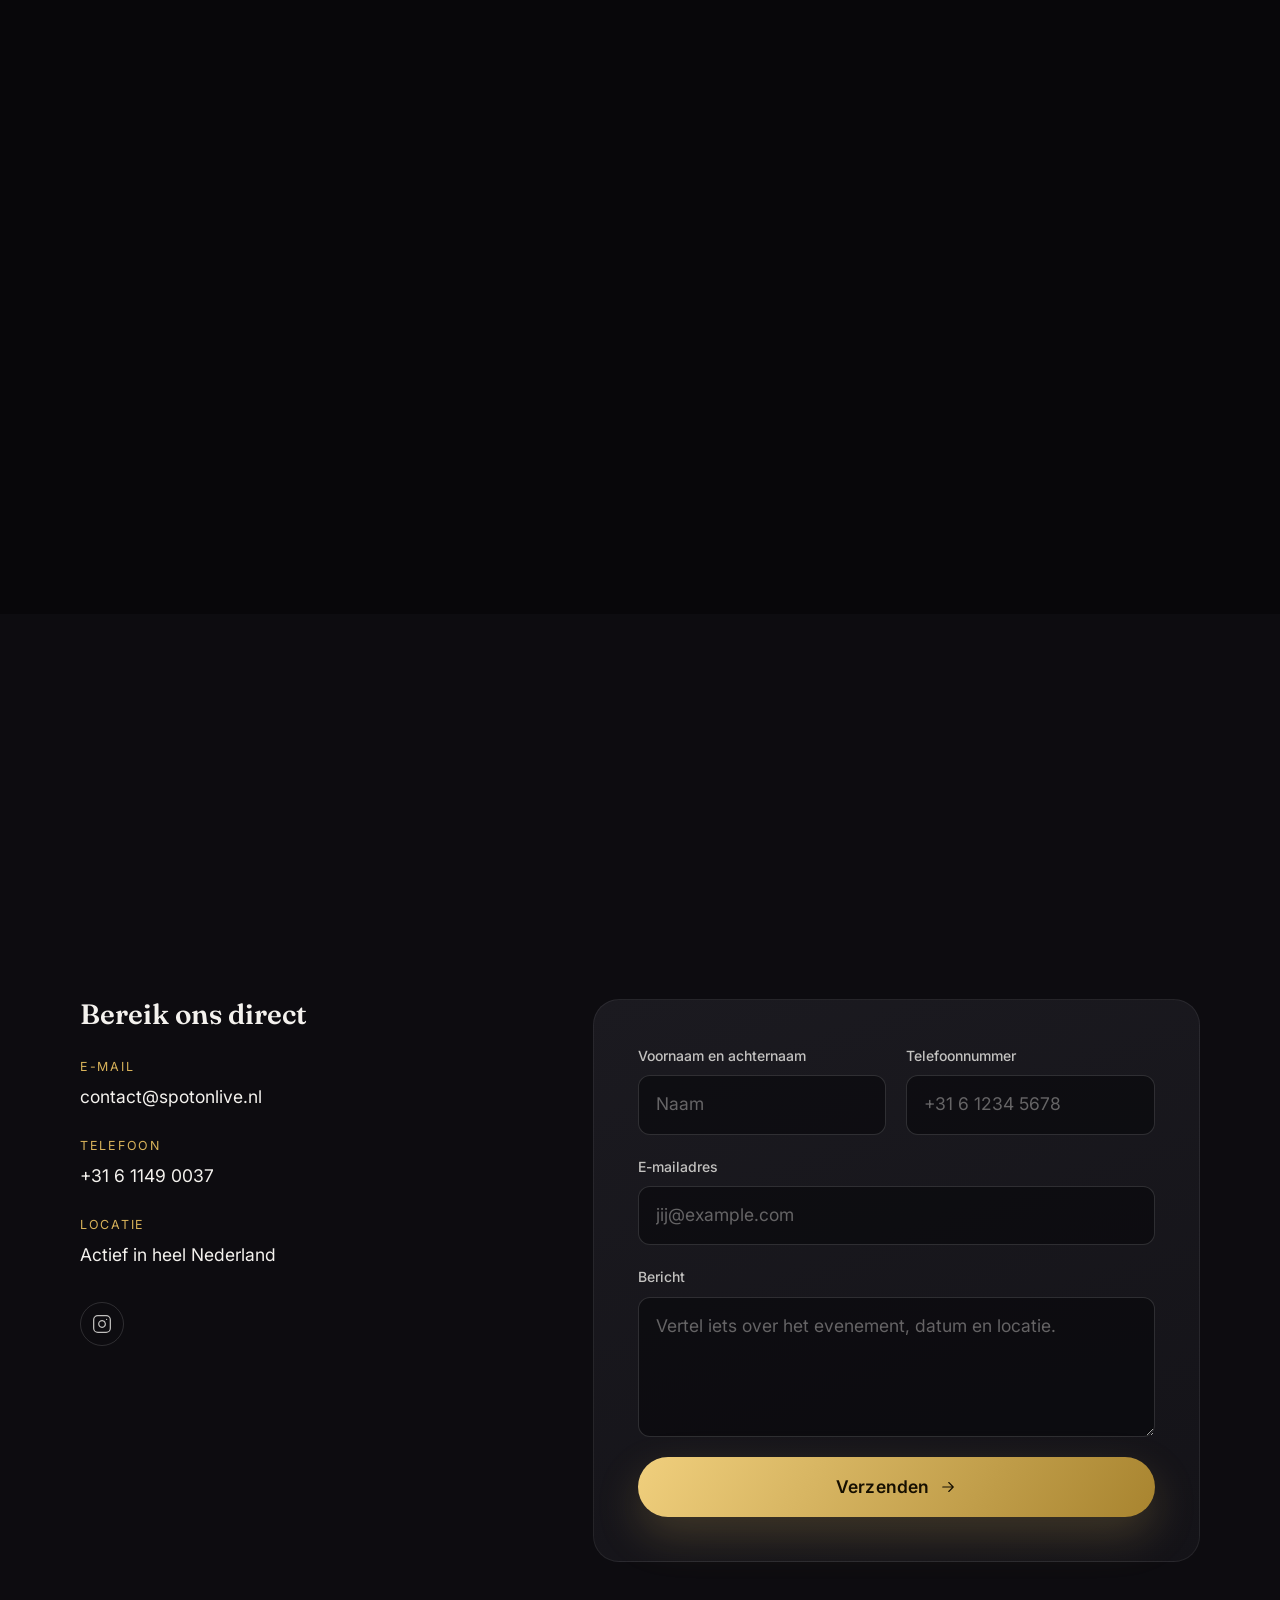
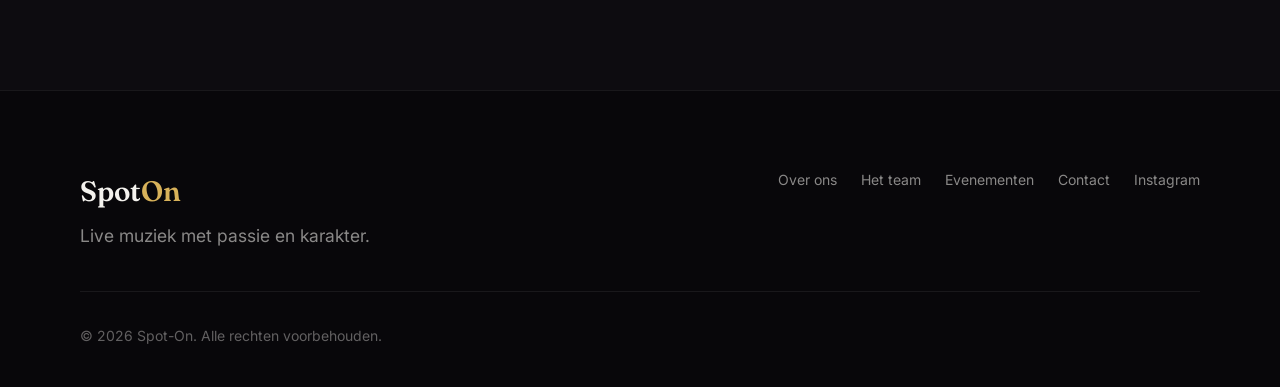
==== commit 219530f2: "feat: carrusel de video con 5 clips nuevos + highlights (alta calidad)" ====
--- a/index.html
+++ b/index.html
@@ -157,8 +157,8 @@
       href="https://fonts.googleapis.com/css2?family=Fraunces:ital,opsz,wght@0,9..144,500;0,9..144,600;1,9..144,500&family=Inter:wght@300;400;500;600;700;800&display=swap"
       rel="stylesheet"
     />
-    <script type="module" crossorigin src="/assets/index-DbHu2S_T.js"></script>
-    <link rel="stylesheet" crossorigin href="/assets/index-CBdRMmM8.css">
+    <script type="module" crossorigin src="/assets/index-Btfr4KV3.js"></script>
+    <link rel="stylesheet" crossorigin href="/assets/index-BM9OE7q9.css">
   </head>
   <body>
     <div id="root"></div>
--- a/assets/index-BM9OE7q9.css
+++ b/assets/index-BM9OE7q9.css
@@ -0,0 +1 @@
+:root{--c-bg:#08070a;--c-bg-alt:#0d0c10;--c-surface:#141318;--c-surface-2:#1b1a20;--c-surface-3:#232128;--c-text:#f4f2ee;--c-text-soft:#f4f2eec7;--c-text-muted:#f4f2ee8c;--c-text-faint:#f4f2ee61;--c-accent:#d8b25a;--c-accent-bright:#f0cf7d;--c-accent-deep:#a8842f;--c-accent-glow:#d8b25a2e;--c-accent-line:#d8b25a52;--c-border:#ffffff12;--c-border-strong:#ffffff24;--grad-accent:linear-gradient(120deg, var(--c-accent-bright), var(--c-accent-deep));--grad-text:linear-gradient(120deg, #fff7e3 0%, var(--c-accent) 60%, var(--c-accent-deep) 100%);--grad-surface:linear-gradient(160deg, var(--c-surface-2), var(--c-surface));--font:"Inter", -apple-system, BlinkMacSystemFont, "Segoe UI", sans-serif;--font-display:"Fraunces", "Playfair Display", Georgia, serif;--fs-eyebrow:.78rem;--fs-small:.875rem;--fs-body:clamp(1rem, .96rem + .18vw, 1.0938rem);--fs-lead:clamp(1.15rem, 1.05rem + .5vw, 1.4rem);--fs-h3:clamp(1.35rem, 1.15rem + .9vw, 1.75rem);--fs-h2:clamp(2rem, 1.4rem + 2.6vw, 3.25rem);--fs-h1:clamp(2.85rem, 1.5rem + 6vw, 6rem);--fs-display:clamp(4rem, 2rem + 9vw, 9rem);--space-section:clamp(5rem, 10vw, 10rem);--gutter:clamp(1.25rem, 4vw, 2.5rem);--max-w:1200px;--max-w-narrow:760px;--radius-lg:26px;--radius:18px;--radius-sm:12px;--radius-pill:999px;--shadow:0 30px 80px #00000080;--shadow-sm:0 14px 40px #00000059;--shadow-accent:0 18px 44px #d8b25a38;--ease:cubic-bezier(.22, .61, .36, 1);--ease-out:cubic-bezier(.16, 1, .3, 1);--dur:.4s;--dur-fast:.22s}*,:before,:after{box-sizing:border-box}html{scroll-behavior:smooth;-webkit-text-size-adjust:100%;width:100%;overflow-x:hidden}@media (prefers-reduced-motion:reduce){html{scroll-behavior:auto}*,:before,:after{scroll-behavior:auto!important;transition-duration:.001ms!important;animation-duration:.001ms!important;animation-iteration-count:1!important}}body{background:var(--c-bg);color:var(--c-text);font-family:var(--font);font-size:var(--fs-body);-webkit-font-smoothing:antialiased;-moz-osx-font-smoothing:grayscale;text-rendering:optimizelegibility;margin:0;line-height:1.65;overflow-x:hidden}body:before{content:"";z-index:1;pointer-events:none;opacity:.035;background-image:url("data:image/svg+xml,%3Csvg viewBox='0 0 240 240' xmlns='http://www.w3.org/2000/svg'%3E%3Cfilter id='n'%3E%3CfeTurbulence type='fractalNoise' baseFrequency='0.85' numOctaves='3' stitchTiles='stitch'/%3E%3C/filter%3E%3Crect width='100%25' height='100%25' filter='url(%23n)'/%3E%3C/svg%3E");position:fixed;inset:0}img{max-width:100%;display:block}a{color:inherit;text-decoration:none}h1,h2,h3,h4{margin:0;font-weight:600;line-height:1.08}p{margin:0}:focus-visible{outline:2px solid var(--c-accent);outline-offset:3px;border-radius:4px}::selection{background:var(--c-accent);color:#1a1400}.container{width:100%;max-width:var(--max-w);padding-inline:var(--gutter);z-index:2;margin-inline:auto;position:relative}.section{padding-block:var(--space-section);position:relative}.section--alt{background:var(--c-bg-alt)}.section-head{max-width:var(--max-w-narrow);margin-bottom:clamp(2.5rem,5vw,4.5rem)}.section-head__index{font-size:var(--fs-eyebrow);letter-spacing:.22em;text-transform:uppercase;color:var(--c-accent);align-items:center;gap:.7rem;margin-bottom:1.1rem;font-weight:600;display:inline-flex}.section-head__index:before{content:"";background:var(--c-accent-line);width:38px;height:1px}.section-head__title{font-family:var(--font-display);font-size:var(--fs-h2);letter-spacing:-.015em;font-weight:600}.section-head__desc{color:var(--c-text-muted);font-size:var(--fs-lead);max-width:58ch;margin-top:1.25rem;line-height:1.55}.text-accent{color:var(--c-accent)}.text-gradient{background:var(--grad-text);color:#0000;-webkit-background-clip:text;background-clip:text}.btn{--btn-pad-x:1.9rem;padding:1rem var(--btn-pad-x);font:inherit;letter-spacing:.01em;border-radius:var(--radius-pill);cursor:pointer;isolation:isolate;transition:transform var(--dur) var(--ease), box-shadow var(--dur) var(--ease), color var(--dur) var(--ease), border-color var(--dur) var(--ease);border:0;justify-content:center;align-items:center;gap:.6rem;font-weight:600;display:inline-flex;position:relative}.btn--primary{background:var(--grad-accent);color:#160f00;box-shadow:var(--shadow-accent)}.btn--primary:hover{transform:translateY(-3px);box-shadow:0 22px 50px #d8b25a57}.btn--ghost{color:var(--c-text);border:1px solid var(--c-border-strong);background:0 0}.btn--ghost:hover{border-color:var(--c-accent);color:var(--c-accent);transform:translateY(-3px)}.btn--full{width:100%}.btn__arrow{transition:transform var(--dur) var(--ease)}.btn:hover .btn__arrow{transform:translate(4px)}.header{z-index:100;transition:background var(--dur) var(--ease), border-color var(--dur) var(--ease), backdrop-filter var(--dur) var(--ease);border-bottom:1px solid #0000;position:fixed;inset:0 0 auto}.header:before{content:"";pointer-events:none;opacity:1;height:160%;transition:opacity var(--dur) var(--ease);background:linear-gradient(#08070aa6,#0000);position:absolute;inset:0 0 auto}.header.is-scrolled:before{opacity:0}.header.is-scrolled{-webkit-backdrop-filter:blur(16px)saturate(140%);backdrop-filter:blur(16px)saturate(140%);border-bottom-color:var(--c-border);background:#08070ab3}.nav{z-index:1;justify-content:space-between;align-items:center;min-height:80px;display:flex;position:relative}.header.is-scrolled .nav{min-height:66px}.nav__brand{font-family:var(--font-display);letter-spacing:-.01em;align-items:center;gap:.65rem;font-size:1.35rem;font-weight:600;display:inline-flex}.nav__logo{background-color:var(--c-accent);width:38px;height:38px;transition:background-color var(--dur) var(--ease), transform var(--dur) var(--ease);-webkit-mask:url(/logo_negro.png) 50%/contain no-repeat;mask:url(/logo_negro.png) 50%/contain no-repeat}.nav__brand:hover .nav__logo{background-color:var(--c-accent-bright);transform:rotate(-4deg)scale(1.05)}.nav__wordmark em{color:var(--c-accent);font-style:normal}.nav__menu{align-items:center;gap:2.25rem;margin:0;padding:0;list-style:none;display:flex}.nav__link{font-size:var(--fs-small);letter-spacing:.02em;color:var(--c-text-muted);transition:color var(--dur) var(--ease);font-weight:500;position:relative}.nav__link:after{content:"";background:var(--c-accent);transform-origin:100%;width:100%;height:1.5px;transition:transform var(--dur) var(--ease);position:absolute;bottom:-6px;left:0;transform:scaleX(0)}.nav__link:hover{color:var(--c-text)}.nav__link:hover:after{transform-origin:0;transform:scaleX(1)}.nav__cta{font-size:var(--fs-small);padding:.6rem 1.3rem}.nav__toggle{cursor:pointer;background:0 0;border:0;width:46px;height:46px;display:none;position:relative}.nav__hamburger,.nav__hamburger:before,.nav__hamburger:after{content:"";background:var(--c-text);width:24px;height:2px;transition:transform var(--dur) var(--ease), opacity var(--dur-fast) var(--ease);border-radius:2px;position:absolute;left:11px}.nav__hamburger{top:22px}.nav__hamburger:before{top:-7px}.nav__hamburger:after{top:7px}.nav__toggle[aria-expanded=true] .nav__hamburger{background:0 0}.nav__toggle[aria-expanded=true] .nav__hamburger:before{top:0;transform:rotate(45deg)}.nav__toggle[aria-expanded=true] .nav__hamburger:after{top:0;transform:rotate(-45deg)}@media (width<=820px){.nav__toggle{display:block}.nav__menu{width:min(320px,84vw);padding:2rem var(--gutter);-webkit-backdrop-filter:blur(20px);backdrop-filter:blur(20px);border-left:1px solid var(--c-border);transition:transform var(--dur) var(--ease-out);background:#0d0c10f7;flex-direction:column;justify-content:center;align-items:flex-start;gap:.5rem;position:fixed;inset:0 0 0 auto;transform:translate(100%)}.nav__menu.is-open{transform:translate(0)}.nav__menu li{width:100%}.nav__link{padding:.85rem 0;font-size:1.15rem;display:block}.nav__cta{margin-top:1rem}}.hero{align-items:flex-end;min-height:100svh;padding-bottom:clamp(3rem,8vh,7rem);display:flex;position:relative;overflow:hidden}.hero__bg{will-change:transform;position:absolute;inset:-8% 0 0}.hero__bg:after{content:"";background-image:-webkit-linear-gradient(#08070af5 0%,#08070ab8 18%,#08070a2e 62%,#08070a1f 100%),-webkit-image-set(url(/img/hero.webp) 1x type("image/webp"),url(/img/hero.jpg) 1x type("image/jpeg"));background-image:linear-gradient(#08070a1f 0%,#08070a2e 38%,#08070ab8 82%,#08070af5 100%),image-set("/img/hero.webp" 1x type("image/webp"),"/img/hero.jpg" 1x type("image/jpeg"));background-position:50% 22%;background-size:cover;position:absolute;inset:0}.hero__glow{background:radial-gradient(circle, var(--c-accent-glow), transparent 62%);pointer-events:none;width:70vw;max-width:900px;height:70vw;max-height:900px;position:absolute;top:10%;left:50%;transform:translate(-50%)}.hero__content{max-width:880px;position:relative}.hero__eyebrow{font-size:var(--fs-eyebrow);letter-spacing:.24em;text-transform:uppercase;color:var(--c-accent);align-items:center;gap:.7rem;margin-bottom:1.5rem;font-weight:600;display:inline-flex}.hero__eyebrow:before{content:"";background:var(--c-accent-line);width:40px;height:1px}.hero__title{font-family:var(--font-display);font-size:var(--fs-h1);letter-spacing:-.025em;margin-bottom:1.6rem;font-weight:600;line-height:.98}.hero__title em{font-style:italic;font-weight:500}.hero__subtitle{font-size:var(--fs-lead);color:var(--c-text-soft);max-width:56ch;margin-bottom:2.4rem;line-height:1.55}.hero__actions{flex-wrap:wrap;gap:1rem;display:flex}.hero__scroll{letter-spacing:.2em;text-transform:uppercase;color:var(--c-text-faint);z-index:2;flex-direction:column;align-items:center;gap:.6rem;font-size:.7rem;display:flex;position:absolute;bottom:1.8rem;left:auto;right:clamp(1rem,4vw,3rem);transform:none}.hero__scroll span:first-child{writing-mode:vertical-rl}@media (width<=720px){.hero__scroll{display:none}}.hero__scroll-line{background:linear-gradient(to bottom, var(--c-accent), transparent);width:1px;height:46px}.about{grid-template-columns:1fr;align-items:center;gap:clamp(2rem,5vw,4.5rem);display:grid}@media (width>=880px){.about{grid-template-columns:1.05fr 1fr}}.about__media{position:relative}.about__media img{border-radius:var(--radius-lg);width:100%;box-shadow:var(--shadow);aspect-ratio:4/5;object-fit:cover;object-position:center top}.about__media:after{content:"";border-radius:var(--radius-lg);border:1px solid var(--c-border-strong);pointer-events:none;position:absolute;inset:0}.about__badge{background:var(--grad-surface);border:1px solid var(--c-border-strong);border-radius:var(--radius);box-shadow:var(--shadow-sm);text-align:center;padding:1.1rem 1.4rem;position:absolute;bottom:-1.5rem;right:-1rem}.about__badge strong{font-family:var(--font-display);color:var(--c-accent);font-size:1.9rem;line-height:1;display:block}.about__badge span{letter-spacing:.12em;text-transform:uppercase;color:var(--c-text-muted);font-size:.72rem}.about__badge small{letter-spacing:.06em;color:var(--c-accent);margin-top:.15rem;font-size:.66rem;display:block}.about__lead{font-size:var(--fs-lead);color:var(--c-text);margin-bottom:1.25rem;line-height:1.55}.about__text p+p{margin-top:1rem}.about__text p:not(.about__lead){color:var(--c-text-muted)}.team__grid{grid-template-columns:1fr;gap:clamp(1.25rem,2.5vw,1.75rem);display:grid}@media (width>=720px){.team__grid{grid-template-columns:repeat(3,1fr)}}.card{border-radius:var(--radius-lg);border:1px solid var(--c-border);background:var(--c-surface);transition:transform .5s var(--ease), border-color var(--dur) var(--ease), box-shadow var(--dur) var(--ease), opacity var(--dur) var(--ease);position:relative;overflow:hidden}@media (width>=720px){.team__grid:hover .card{opacity:.55;transform:scale(.94)}}.card:hover{opacity:1;z-index:3;border-color:var(--c-accent-line);box-shadow:var(--shadow);transform:translateY(-10px)scale(1.07)}.card__img-wrap{aspect-ratio:3/4;overflow:hidden}.card__img{object-fit:cover;filter:saturate(.92);width:100%;height:100%;transition:transform .8s var(--ease), filter var(--dur) var(--ease)}.card:hover .card__img{filter:saturate(1.08);transform:scale(1.18)}.card__overlay{background:linear-gradient(#0000 25%,#08070a80 60%,#08070aeb 100%);flex-direction:column;justify-content:flex-end;padding:1.6rem;display:flex;position:absolute;inset:0}.card__role{font-size:var(--fs-eyebrow);letter-spacing:.16em;text-transform:uppercase;color:var(--c-accent);font-weight:600}.card__name{font-family:var(--font-display);font-size:var(--fs-h3);margin:.25rem 0 .6rem}.card__bio{color:var(--c-text-soft);font-size:var(--fs-small);opacity:0;max-height:0;transition:max-height .5s var(--ease), opacity var(--dur) var(--ease), margin var(--dur) var(--ease);line-height:1.5;overflow:hidden}.card:hover .card__bio,.card:focus-within .card__bio{opacity:1;max-height:12rem}.video__wrapper{aspect-ratio:16/9;border-radius:var(--radius-lg);box-shadow:var(--shadow);border:1px solid var(--c-border-strong);position:relative;overflow:hidden}.video__player{background:#000;position:absolute;inset:0}.video__player:fullscreen{border-radius:0;width:100vw;height:100vh}.video__embed{position:absolute;inset:0}.video__el{object-fit:contain;background:#000;border:0;width:100%;height:100%;position:absolute;inset:0}.video__surface{cursor:pointer;z-index:2;background:0 0;border:0;place-items:center;display:grid;position:absolute;inset:0}.video__play{width:84px;height:84px;color:var(--c-bg);background:var(--grad-gold,var(--c-accent));box-shadow:var(--shadow);transition:transform var(--dur) var(--ease);border-radius:50%;place-items:center;display:grid}.video__surface:hover .video__play{transform:scale(1.08)}.video__controls{z-index:3;opacity:0;transition:opacity var(--dur) var(--ease), transform var(--dur) var(--ease);gap:.5rem;display:flex;position:absolute;bottom:.9rem;right:.9rem;transform:translateY(6px)}.video__player:hover .video__controls,.video__player:focus-within .video__controls{opacity:1;transform:translateY(0)}.video__topbar{z-index:3;pointer-events:none;background:linear-gradient(#0000008c,#00000047 55%,#0000);align-items:flex-start;min-height:64px;padding:.85rem 1rem 1.6rem;display:flex;position:absolute;inset:0 0 auto}.video__song{font-family:var(--font-display,inherit);letter-spacing:.01em;color:#fff;text-shadow:0 1px 10px #000000bf;font-size:clamp(.95rem,1.6vw,1.15rem);font-weight:600}.video__bar{z-index:4;flex-direction:column;gap:.5rem;padding:.85rem .9rem .7rem;display:flex;position:absolute;inset:auto 0 0}@media (hover:none){.video__bar{opacity:1;transform:translateY(0)}}.video__progress{background:#ffffff38;border-radius:999px;height:4px;position:relative}.video__progress-fill{background:var(--c-accent);pointer-events:none;border-radius:999px;position:absolute;inset:0 auto 0 0}.video__seek{cursor:pointer;appearance:none;background:0 0;width:100%;height:18px;margin:0;position:absolute;inset:-7px 0}.video__seek::-webkit-slider-thumb{appearance:none;background:var(--c-accent);border:2px solid #fff;border-radius:50%;width:13px;height:13px;box-shadow:0 1px 4px #0006}.video__seek::-moz-range-thumb{background:var(--c-accent);border:2px solid #fff;border-radius:50%;width:13px;height:13px}.video__seek:disabled{cursor:default}.video__bar-row{align-items:center;gap:.6rem;display:flex}.video__bar-spacer{flex:1}.video__time{font-variant-numeric:tabular-nums;color:#ffffffeb;letter-spacing:.02em;text-shadow:0 1px 6px #000000b3;font-size:.78rem}.video__time-sep{opacity:.5}.video__btn{-webkit-backdrop-filter:blur(8px);backdrop-filter:blur(8px);color:#fff;cursor:pointer;width:38px;height:38px;transition:background var(--dur) var(--ease), color var(--dur) var(--ease);background:#0a0a0a8c;border:1px solid #ffffff40;border-radius:50%;place-items:center;display:grid}.video__btn:hover{background:var(--c-accent);color:var(--c-bg)}.video__btn:disabled{opacity:.5;cursor:default}@media (width<=600px){.video__topbar{min-height:54px;padding:.55rem .7rem 1.3rem}.video__song{font-size:.85rem}.video__bar{gap:.35rem;padding:.5rem .6rem}.video__bar-row{gap:.45rem}.video__btn{width:32px;height:32px}.video__time{font-size:.7rem}.video__play{width:64px;height:64px}}@media (width<=420px){.video__topbar{min-height:50px;padding:.5rem .6rem 1.2rem}.video__song{font-size:.78rem}.video__bar{padding:.45rem .5rem}.video__btn{width:29px;height:29px}}.video__nav{z-index:5;-webkit-backdrop-filter:blur(8px);backdrop-filter:blur(8px);color:#fff;cursor:pointer;opacity:0;width:46px;height:46px;transition:background var(--dur) var(--ease), color var(--dur) var(--ease), opacity var(--dur) var(--ease);background:#0a0a0a80;border:1px solid #ffffff40;border-radius:50%;place-items:center;display:grid;position:absolute;top:50%;transform:translateY(-50%)}.video__nav--prev{left:.8rem}.video__nav--next{right:.8rem}.video__player:hover .video__nav,.video__player:focus-within .video__nav{opacity:1}.video__nav:hover{background:var(--c-accent);color:var(--c-bg)}@media (hover:none){.video__nav{opacity:1}}.video__dots{justify-content:center;gap:.55rem;margin-top:clamp(1rem,2.5vw,1.5rem);display:flex}.video__dot{background:var(--c-border-strong);cursor:pointer;width:9px;height:9px;transition:background var(--dur) var(--ease), transform var(--dur) var(--ease);border:0;border-radius:50%;padding:0}.video__dot.is-active{background:var(--c-accent);transform:scale(1.3)}@media (width<=600px){.video__nav{width:40px;height:40px}}.vcarousel{justify-content:center;align-items:center;gap:.5rem;margin-top:clamp(1.5rem,4vw,2.5rem);display:flex;position:relative}.vcarousel__stage{perspective:1100px;max-width:100%;height:clamp(150px,30vw,230px);transform-style:preserve-3d;flex:1;position:relative;overflow:hidden}.vcarousel__item{aspect-ratio:16/9;width:clamp(220px,40vw,360px);transform-style:preserve-3d;transition:transform .55s var(--ease), opacity .55s var(--ease);margin-top:calc(clamp(150px,30vw,230px)/-2 + 6px);margin-left:clamp(-180px,-20vw,-110px);position:absolute;top:50%;left:50%}.vcarousel__card{border:1px solid var(--c-border-strong);border-radius:var(--radius-md,14px);cursor:pointer;width:100%;height:100%;box-shadow:var(--shadow);background:#000;padding:0;display:block;position:relative;overflow:hidden}.vcarousel__card img{object-fit:cover;width:100%;height:100%;display:block}.vcarousel__card.is-active{border-color:var(--c-accent-line,var(--c-accent));box-shadow:0 0 0 2px var(--c-accent), var(--shadow)}.vcarousel__overlay{width:48px;height:48px;color:var(--c-bg);background:var(--grad-gold,var(--c-accent));opacity:0;transition:opacity var(--dur) var(--ease), transform var(--dur) var(--ease);border-radius:50%;place-items:center;display:grid;position:absolute;top:50%;left:50%;transform:translate(-50%,-50%)scale(.9)}.vcarousel__card:hover .vcarousel__overlay,.vcarousel__card.is-active .vcarousel__overlay{opacity:1;transform:translate(-50%,-50%)scale(1)}.vcarousel__title{color:#fff;text-align:left;background:linear-gradient(#05050800 0%,#050508e6 100%);padding:1.2rem .7rem .55rem;font-size:.82rem;font-weight:600;line-height:1.2;position:absolute;inset:auto 0 0}.vcarousel__nav{border:1px solid var(--c-border-strong);background:var(--c-surface);width:44px;height:44px;color:var(--c-text);cursor:pointer;z-index:5;transition:background var(--dur) var(--ease), color var(--dur) var(--ease);border-radius:50%;flex:none;place-items:center;display:grid}.vcarousel__nav:hover{background:var(--c-accent);color:var(--c-bg)}.vcarousel__nav--prev svg{transform:rotate(180deg)}.vcarousel__dots{justify-content:center;gap:.5rem;margin-top:1.2rem;display:flex}.vcarousel__dot{background:var(--c-border-strong);cursor:pointer;width:9px;height:9px;transition:background var(--dur) var(--ease), transform var(--dur) var(--ease);border:0;border-radius:50%;padding:0}.vcarousel__dot.is-active{background:var(--c-accent);transform:scale(1.3)}@media (width<=600px){.vcarousel__nav{width:38px;height:38px}}.events__grid{grid-template-columns:1fr;gap:clamp(1rem,2vw,1.5rem);display:grid}@media (width>=560px){.events__grid{grid-template-columns:repeat(2,1fr)}}@media (width>=980px){.events__grid{grid-template-columns:repeat(4,1fr)}}.event-card{background:var(--grad-surface);border:1px solid var(--c-border);border-radius:var(--radius-lg);transition:transform .5s var(--ease), border-color var(--dur) var(--ease), box-shadow var(--dur) var(--ease), opacity var(--dur) var(--ease);padding:clamp(1.75rem,3vw,2.5rem);position:relative;overflow:hidden}.event-card:before{content:"";background:var(--grad-accent);transform-origin:0;height:2px;transition:transform var(--dur) var(--ease);position:absolute;inset:0 0 auto;transform:scaleX(0)}@media (width>=720px){.events__grid:hover .event-card{opacity:.55;transform:scale(.94)}}.event-card:hover{opacity:1;z-index:3;border-color:var(--c-accent-line);box-shadow:var(--shadow);transform:translateY(-8px)scale(1.07)}.event-card:hover:before{transform:scaleX(1)}.event-card:hover .event-card__icon{background:var(--c-accent);color:var(--c-bg);transform:scale(1.12)rotate(-4deg)}.event-card__icon{border-radius:var(--radius);background:var(--c-accent-glow);color:var(--c-accent);transition:transform var(--dur) var(--ease), background var(--dur) var(--ease), color var(--dur) var(--ease);margin-bottom:1.4rem;padding:.95rem;display:inline-flex}.event-card__title{font-family:var(--font-display);font-size:var(--fs-h3);margin-bottom:.75rem}.event-card p{color:var(--c-text-muted);line-height:1.55}.coverflow{justify-content:center;align-items:center;gap:clamp(.5rem,2vw,1.5rem);display:flex}.coverflow__stage{perspective:1500px;width:100%;max-width:100%;height:clamp(320px,48vw,480px);transform-style:preserve-3d;flex:auto;justify-content:center;align-items:center;display:flex;position:relative;overflow:hidden}.coverflow__item{aspect-ratio:4/5;width:clamp(220px,30vw,340px);transform-style:preserve-3d;transition:transform .6s var(--ease), opacity .6s var(--ease);will-change:transform, opacity;position:absolute}.coverflow__card{border:1px solid var(--c-border-strong);border-radius:var(--radius-lg);background:var(--c-surface);width:100%;height:100%;box-shadow:var(--shadow);cursor:pointer;padding:0;display:block;position:relative;overflow:hidden}.coverflow__item img{object-fit:cover;object-position:center top;filter:saturate(.95);width:100%;height:100%}.coverflow__open{color:#fff;font-size:var(--fs-small);opacity:0;transition:opacity var(--dur) var(--ease);background:linear-gradient(#0000,#08070aeb);justify-content:center;align-items:center;gap:.5rem;padding:1.1rem 1rem 1.2rem;font-weight:500;display:flex;position:absolute;inset:auto 0 0}.coverflow__card:hover .coverflow__open,.coverflow__card:focus-visible .coverflow__open{opacity:1}.coverflow__nav{border-radius:var(--radius-pill);border:1px solid var(--c-border-strong);background:var(--c-surface);width:52px;height:52px;color:var(--c-accent);cursor:pointer;z-index:10;transition:background var(--dur) var(--ease), color var(--dur) var(--ease), border-color var(--dur) var(--ease), transform var(--dur) var(--ease);flex:none;justify-content:center;align-items:center;display:inline-flex}.coverflow__nav:hover{background:var(--c-accent);color:var(--c-bg);border-color:var(--c-accent)}.coverflow__nav--prev{transform:scaleX(-1)}.coverflow__nav--prev:hover{transform:scaleX(-1)scale(1.06)}.coverflow__nav--next:hover{transform:scale(1.06)}.coverflow__dots{justify-content:center;gap:.5rem;margin-top:clamp(1.5rem,3vw,2.25rem);display:flex}.coverflow__dot{border-radius:var(--radius-pill);background:var(--c-border-strong);cursor:pointer;width:8px;height:8px;transition:background var(--dur) var(--ease), width var(--dur) var(--ease);border:0;padding:0}.coverflow__dot.is-active{background:var(--c-accent);width:24px}.insta__cta{text-align:center;margin-top:clamp(2rem,4vw,3rem)}.cta__banner{text-align:center;border-radius:var(--radius-lg);background:var(--grad-surface);border:1px solid var(--c-border-strong);padding:clamp(3rem,8vw,6rem) clamp(1.5rem,5vw,4rem);position:relative;overflow:hidden}.cta__banner:before{content:"";background:radial-gradient(circle, var(--c-accent-glow), transparent 60%);pointer-events:none;width:120%;height:120%;position:absolute;top:-40%;left:50%;transform:translate(-50%)}.cta__inner{max-width:640px;margin-inline:auto;position:relative}.cta__title{font-family:var(--font-display);font-size:var(--fs-h2);margin-bottom:1.1rem}.cta__text{color:var(--c-text-muted);font-size:var(--fs-lead);margin-bottom:2.2rem;line-height:1.55}.contact{grid-template-columns:1fr;gap:clamp(2rem,5vw,4rem);display:grid}@media (width>=880px){.contact{grid-template-columns:.85fr 1.15fr}}.contact__heading{font-family:var(--font-display);font-size:var(--fs-h3);margin-bottom:1.75rem}.contact__list{gap:1.5rem;margin:0 0 2rem;padding:0;list-style:none;display:grid}.contact__label{font-size:var(--fs-eyebrow);letter-spacing:.14em;text-transform:uppercase;color:var(--c-accent);margin-bottom:.35rem;display:block}.contact__list a:hover{color:var(--c-accent)}.contact__socials{gap:.75rem;display:flex}.contact__social{border-radius:var(--radius-pill);border:1px solid var(--c-border-strong);width:44px;height:44px;color:var(--c-text-soft);transition:color var(--dur) var(--ease), border-color var(--dur) var(--ease), transform var(--dur) var(--ease);justify-content:center;align-items:center;display:inline-flex}.contact__social:hover{color:var(--c-accent);border-color:var(--c-accent);transform:translateY(-3px)}.contact__form{background:var(--grad-surface);border:1px solid var(--c-border);border-radius:var(--radius-lg);gap:1.25rem;padding:clamp(1.75rem,4vw,2.75rem);display:grid}.form__row{gap:1.25rem;display:grid}@media (width>=560px){.form__row{grid-template-columns:1fr 1fr}}.form__group{gap:.5rem;display:grid}.form__group label{font-size:var(--fs-small);color:var(--c-text-soft);font-weight:500}.form__group input,.form__group textarea{width:100%;font:inherit;color:var(--c-text);border:1px solid var(--c-border-strong);border-radius:var(--radius-sm);transition:border-color var(--dur) var(--ease), box-shadow var(--dur) var(--ease), background var(--dur) var(--ease);background:#08070a99;padding:.9rem 1.05rem}.form__group input::placeholder,.form__group textarea::placeholder{color:var(--c-text-faint)}.form__group textarea{resize:vertical;min-height:140px}.form__group input:focus,.form__group textarea:focus{border-color:var(--c-accent);box-shadow:0 0 0 3px var(--c-accent-glow);background:#08070ad9;outline:none}.recaptcha{min-height:78px}.form__feedback{border-radius:var(--radius-sm);font-size:var(--fs-small);border:1px solid #0000;margin:0;padding:.85rem 1.05rem;line-height:1.45}.form__feedback--ok{color:#cdeed4;background:#46aa641f;border-color:#46aa6466}.form__feedback--error{color:#f3c9c2;background:#c8503c1f;border-color:#c8503c66}.footer{z-index:2;border-top:1px solid var(--c-border);padding-block:clamp(3rem,6vw,5rem) 2.5rem;position:relative}.footer__top{border-bottom:1px solid var(--c-border);flex-wrap:wrap;justify-content:space-between;align-items:flex-start;gap:2rem;padding-bottom:2.5rem;display:flex}.footer__brand{font-family:var(--font-display);margin-bottom:.5rem;font-size:1.75rem;font-weight:600}.footer__brand em{color:var(--c-accent);font-style:normal}.footer__tagline{color:var(--c-text-muted);max-width:28ch}.footer__nav{flex-wrap:wrap;gap:1.5rem;display:flex}.footer__nav a{color:var(--c-text-muted);font-size:var(--fs-small);transition:color var(--dur) var(--ease)}.footer__nav a:hover{color:var(--c-accent)}.footer__bottom{flex-wrap:wrap;justify-content:space-between;align-items:center;gap:.75rem;padding-top:2rem;display:flex}.footer__copy{font-size:var(--fs-small);color:var(--c-text-faint)}
